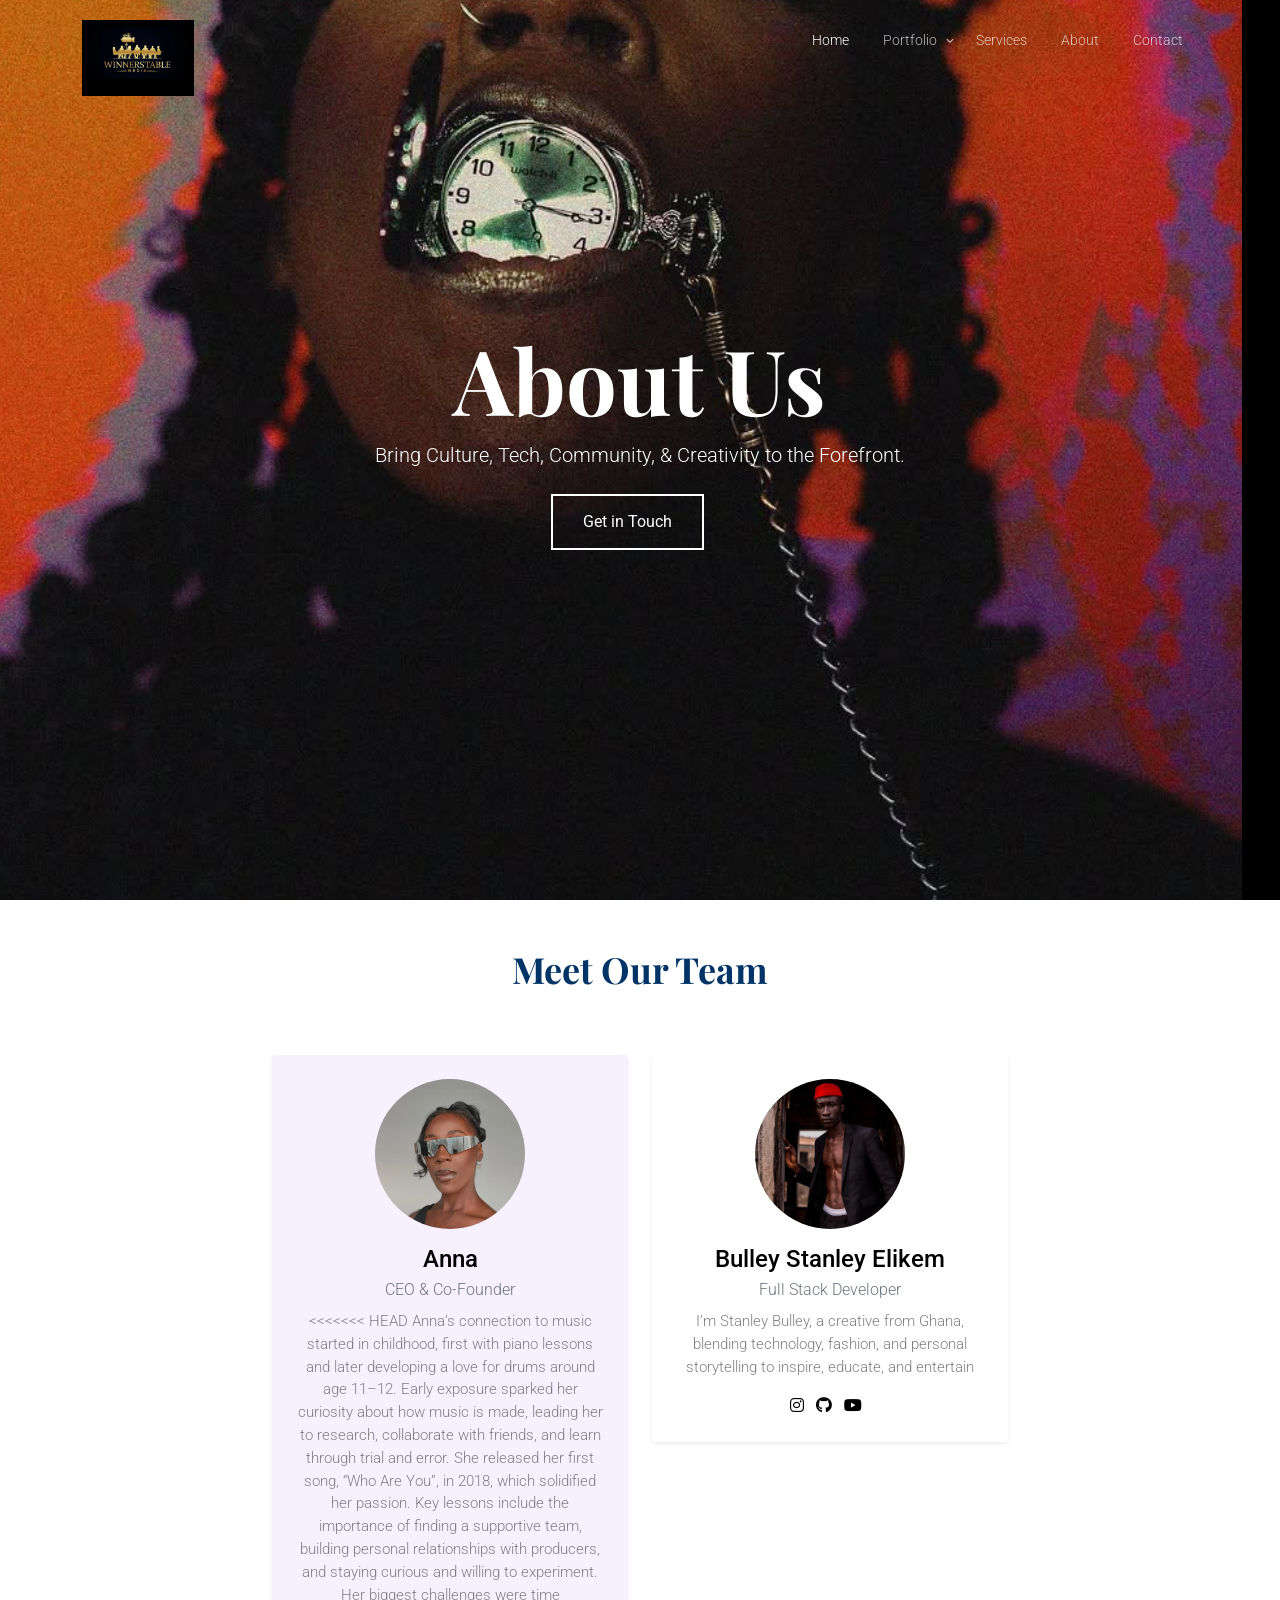
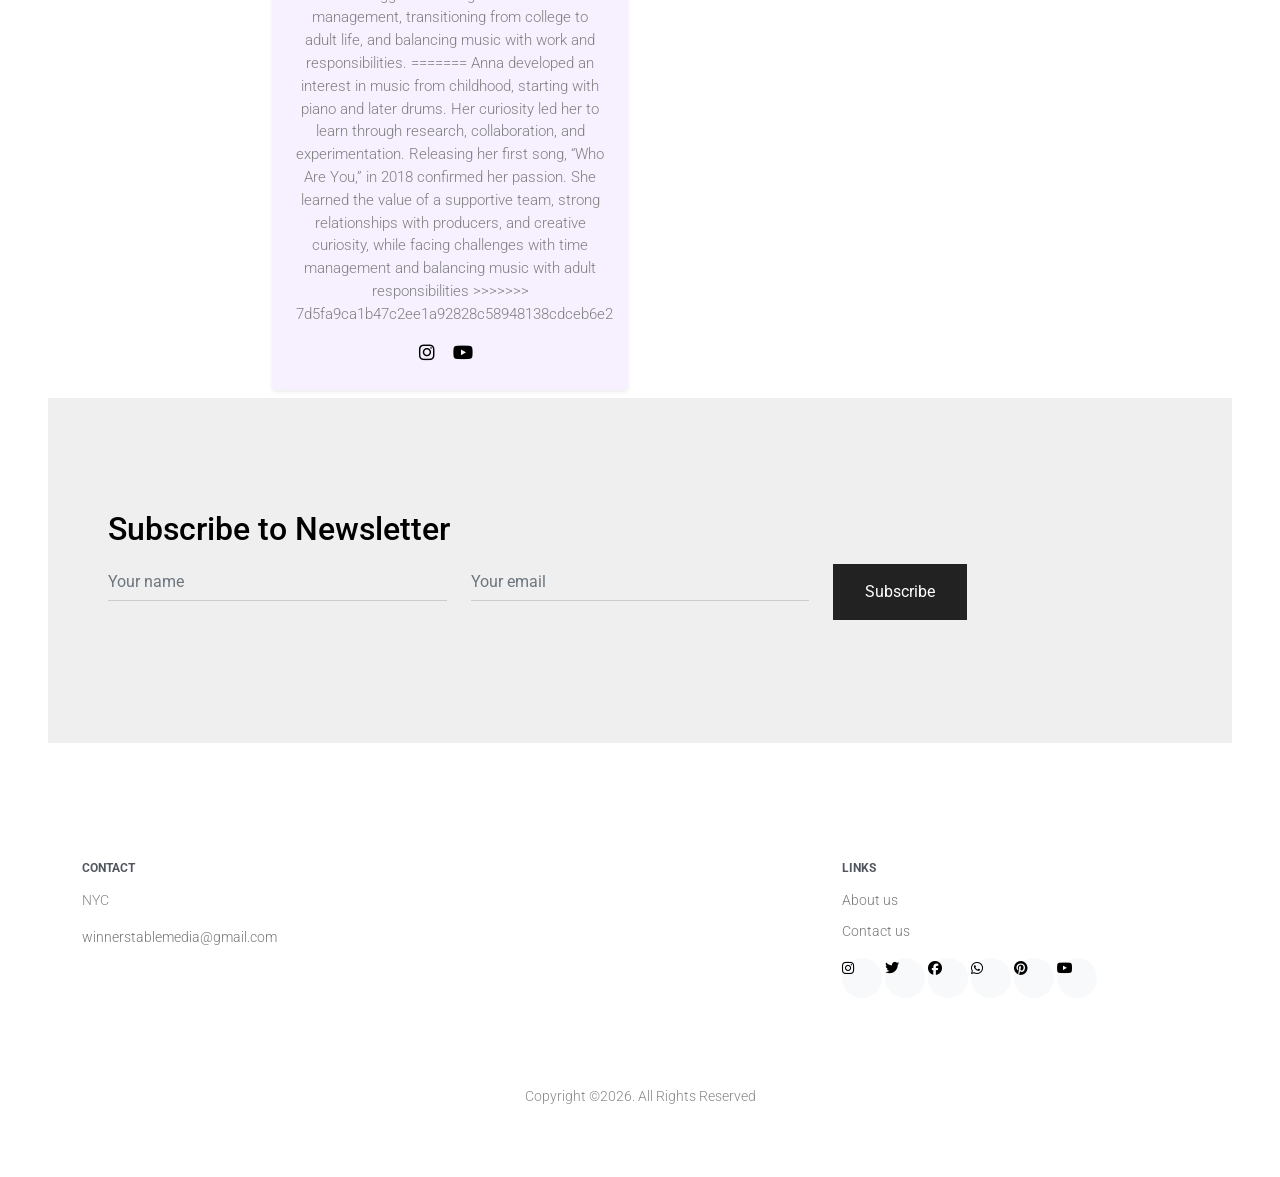
==== about.html @ 1806bcbb "changestoaboutsection" ====
<!doctype html>
<html lang="en">
<head>
	<!-- Required meta tags -->
	<meta charset="utf-8">
	<meta name="viewport" content="width=device-width, initial-scale=1">
	
	<meta name="author" content="Untree.co">


	<meta name="description" content="" />
	<meta name="keywords" content="bootstrap, bootstrap5" />

	<link rel="preconnect" href="https://fonts.gstatic.com">
	<link href="https://fonts.googleapis.com/css2?family=Playfair+Display:wght@400;700&family=Roboto:wght@300;400&display=swap" rel="stylesheet">


	<link rel="stylesheet" href="fonts/icomoon/style.css">
	<link rel="stylesheet" href="fonts/feather/style.css">

	<link rel="stylesheet" href="css/tiny-slider.css">
	<link rel="stylesheet" href="css/aos.css">
	<link rel="stylesheet" href="css/glightbox.min.css">
	<link rel="stylesheet" href="css/style.css">
		<link rel="stylesheet" href="https://cdnjs.cloudflare.com/ajax/libs/font-awesome/6.5.1/css/all.min.css">


	<title></title>
</head>
<body>

	<div class="site-mobile-menu site-navbar-target">
		<div class="site-mobile-menu-header">
			<div class="site-mobile-menu-close">
				<span class="icofont-close js-menu-toggle"></span>
			</div>
		</div>
		<div class="site-mobile-menu-body"></div>
	</div>

<nav class="site-nav">
		<div class="container">
			<div class="site-navigation">
				<a href="#"><img src="New folder (2)/Screenshot 2025-07-10 014237.png" height="10%" width="10%" alt="Image" class="logo m-0"></a>

				<ul class="js-clone-nav d-none d-lg-inline-block text-start site-menu float-end">
					<li class="active"><a href="index.html">Home</a></li>
					<li class="has-children">
						<a href="#">Portfolio</a>
						<ul class="dropdown">
							<li><a href="portfolio.html">Photography</a></li>
							<li><a href="port.html">Cyphers & Videos</a></li>
							
						</ul>
					</li>
					<li><a href="services.html">Services</a></li>
					
					<li><a href="about.html">About</a></li>
					<li><a href="contact.html">Contact</a></li>
				</ul>

				<a href="#" class="burger ms-auto float-end site-menu-toggle mt-2 js-menu-toggle d-inline-block d-lg-none light" data-toggle="collapse" data-target="#main-navbar">
					<span></span>
				</a>
			</div>
		</div>
	</nav>

	<div class="hero v-h-full overlay">
		<div class="img-bg rellax">
			<img src="New folder (2)/ceo1.jpg" alt="Image" class="img-fluid">
		</div>
		<div class="container">
			<div class="row align-items-center v-h-full">

				<div class="col-lg-7 col-xxl-6 mx-auto text-center">
					<h1 class="heading-2 text-white mb-3" data-aos="fade-up">About Us</h1>
					<p data-aos="fade-up" data-aos-delay="200" class="text-white lead mb-4">Bring Culture, Tech, Community, & Creativity to the Forefront.</p>
					<p data-aos="fade-up" data-aos-delay="300"><a href="https://docs.google.com/forms/u/0/d/1tjcCyT9pvh52coMrXi-SUigFeWudU8INa41ZSLQNEVE/viewform?fbclid=PAZXh0bgNhZW0CMTEAAaeF6SMESNtVqNHkvNs5_ryOWYgmDwOGkzhfI4kRjclXrP67W4aGKrJ_7GIzHA_aem_TIJdbgPn8CtOHz0YK9rz0w&edit_requested=true" class="btn btn-primary-outline white me-4">Get in Touch</a></p>
				</div>

			</div>
		</div>

	</div>




<div class="section team-section py-5">
  <div class="container">
    <div class="row text-center mb-5">
      <div class="col-lg-8 mx-auto">
        <h2 class="section-title">Meet Our Team</h2>
        <p class="lead"></p>
      </div>
    </div>

    <div class="row justify-content-center g-4">

      <!-- CEO -->
      <div class="col-md-6 col-lg-4">
       <div class="team-member ceo-card p-4 text-center rounded shadow-sm" style="background-color: #f7f0ff;">

          <img src="New folder (2)/ceo.jpg" alt="Anna" class="img-fluid rounded-circle mb-3" style="width: 150px; height: 150px;">
          <h4 class="mb-1">Anna</h4>
          <p class="text-muted mb-2">CEO & Co-Founder</p>
          <p class="mb-3" style="font-size: 0.95rem;">
<<<<<<< HEAD
           Anna’s connection to music started in childhood, first with piano lessons and later developing a love for drums around age 11–12. Early exposure sparked her curiosity about how music is made, leading her to research, collaborate with friends, and learn through trial and error. She released her first song, “Who Are You”, in 2018, which solidified her passion. Key lessons include the importance of finding a supportive team, building personal relationships with producers, and staying curious and willing to experiment. Her biggest challenges were time management, transitioning from college to adult life, and balancing music with work and responsibilities.
=======
          Anna developed an interest in music from childhood, starting with piano and later drums. Her curiosity led her to learn through research, collaboration, and experimentation. Releasing her first song, “Who Are You,” in 2018 confirmed her passion. She learned the value of a supportive team, strong relationships with producers, and creative curiosity, while facing challenges with time management and balancing music with adult responsibilities
>>>>>>> 7d5fa9ca1b47c2ee1a92828c58948138cdceb6e2
          </p>
          <div class="social">
            <a href="https://www.instagram.com/annathewin/" class="me-2"><i class="fab fa-instagram"></i></a>
            <!-- <a href="#" class="me-2"><i class="fab fa-twitter"></i></a>
            <a href="#" class="me-2"><i class="fab fa-facebook"></i></a> -->
            <a href="https://www.youtube.com/watch?v=zOVAXbcwMKs" class="me-2"><i class="fab fa-youtube"></i></a>
          </div>
        </div>
      </div>

      <!-- Worker 1 -->
      <div class="col-md-6 col-lg-4">
        <div class="team-member p-4 text-center rounded shadow-sm">
          <img src="New folder (2)/bulley.jpg" alt="John Doe" class="img-fluid rounded-circle mb-3" style="width: 150px; height: 150px;">
          <h4 class="mb-1">Bulley Stanley Elikem</h4>
          <p class="text-muted mb-2">Full Stack Developer</p>
          <p class="mb-3" style="font-size: 0.95rem;">
            I’m Stanley Bulley, a creative from Ghana, blending technology, fashion, and personal storytelling to inspire, educate, and entertain
          </p>
          <div class="social">
           <a href="https://www.instagram.com/bulleymelanin/" class="me-2"><i class="fab fa-instagram"></i></a>
            <a href="https://github.com/stanleybulley" class="me-2"><i class="fab fa-github"></i></a>
			<a href="https://www.youtube.com/@stanleybulley" class="me-2"><i class="fab fa-youtube"></i></a>
          </div>
        </div>
      </div>

      <!-- Worker 2 -->
     
      <!-- Add more workers here following the same structure -->

    </div>
  </div>
</div>

    
    



		

	<div class="section section-contact m-md-5 px-md-5 mt-5">
		<div class="container">
			<h2>Subscribe to Newsletter</h2>
			<p></p>

			<form action="" class="form-contact">
				<div class="row">
					<div class="col-sm-4 col-md-4 col-lg-4">
						<div class="form-group">
							<input type="text" class="form-control" placeholder="Your name">
						</div>	
					</div>
					<div class="col-sm-4 col-md-4 col-lg-4">
						<div class="form-group">
							<input type="email" class="form-control" placeholder="Your email">
						</div>
					</div>

					<div class="col-sm-4 col-md-4 col-lg-4">
						<input type="submit" class="btn btn-black btn-block" value="Subscribe">
					</div>

				</div>
			</form>
		</div>	
	</div>


		<div class="site-footer">
		<div class="container">
			<div class="row">
				<div class="col-lg-4">
					<div class="widget">
						<h3>Contact</h3>
						<address>NYC</address>
						<ul class="list-unstyled links">
							<li><a href="mailto:info@mydomain.com">winnerstablemedia@gmail.com</a></li>
						</ul>
					</div> <!-- /.widget -->
				</div> <!-- /.col-lg-4 -->
				<div class="col-lg-4">
					
				</div> <!-- /.col-lg-4 -->
				<div class="col-lg-4">
					<div class="widget">
						<h3>Links</h3>
						<ul class="list-unstyled links">
							
							<li><a href="about.html">About us</a></li>
							<li><a href="contact.html">Contact us</a></li>
						</ul>

					<ul class="list-unstyled social">
  <li><a href="https://www.instagram.com/winnerstablemedia/"><i class="fab fa-instagram"></i></a></li>
  <li><a href="#"><i class="fab fa-twitter"></i></a></li>
  <li><a href="#"><i class="fab fa-facebook"></i></a></li>
  <li><a href="https://wa.me/13473309556?text=Hello%20there!" target="_blank"><i class="fab fa-whatsapp"></i></a></li>
  <li><a href="#"><i class="fab fa-pinterest"></i></a></li>
  <li><a href="https://www.youtube.com/@Winnerstablemedia"><i class="fab fa-youtube"></i></a></li>
</ul>

					</div> <!-- /.widget -->
				</div> <!-- /.col-lg-4 -->
			</div> <!-- /.row -->

			<div class="row mt-5">
				<div class="col-12 text-center">
					<p class="mb-0">Copyright &copy;<script>document.write(new Date().getFullYear());</script>. All Rights Reserved </a> 
					</p>
				</div>
			</div>
		</div> <!-- /.container -->
	</div>

	<!-- Preloader -->
	<div id="overlayer"></div>
	<div class="loader">
		<div class="spinner-border" role="status">
			<span class="visually-hidden">Loading...</span>
		</div>
	</div>


	<script src="js/bootstrap.bundle.min.js"></script>
	<script src="js/tiny-slider.js"></script>
	<script src="js/aos.js"></script>
	<script src="js/navbar.js"></script>
	<script src="js/glightbox.min.js"></script>
	<script src="js/rellax.min.js"></script>
	<script src="js/custom.js"></script>
</body>
</html>
---- fonts/icomoon/style.css ----
@font-face {
  font-family: 'icomoon';
  src:  url('fonts/icomoon.eot?10si43');
  src:  url('fonts/icomoon.eot?10si43#iefix') format('embedded-opentype'),
    url('fonts/icomoon.ttf?10si43') format('truetype'),
    url('fonts/icomoon.woff?10si43') format('woff'),
    url('fonts/icomoon.svg?10si43#icomoon') format('svg');
  font-weight: normal;
  font-style: normal;
}

[class^="icon-"], [class*=" icon-"] {
  /* use !important to prevent issues with browser extensions that change fonts */
  font-family: 'icomoon' !important;
  speak: none;
  font-style: normal;
  font-weight: normal;
  font-variant: normal;
  text-transform: none;
  line-height: 1;

  /* Better Font Rendering =========== */
  -webkit-font-smoothing: antialiased;
  -moz-osx-font-smoothing: grayscale;
}

.icon-asterisk:before {
  content: "\f069";
}
.icon-plus:before {
  content: "\f067";
}
.icon-question:before {
  content: "\f128";
}
.icon-minus:before {
  content: "\f068";
}
.icon-glass:before {
  content: "\f000";
}
.icon-music:before {
  content: "\f001";
}
.icon-search:before {
  content: "\f002";
}
.icon-envelope-o:before {
  content: "\f003";
}
.icon-heart:before {
  content: "\f004";
}
.icon-star:before {
  content: "\f005";
}
.icon-star-o:before {
  content: "\f006";
}
.icon-user:before {
  content: "\f007";
}
.icon-film:before {
  content: "\f008";
}
.icon-th-large:before {
  content: "\f009";
}
.icon-th:before {
  content: "\f00a";
}
.icon-th-list:before {
  content: "\f00b";
}
.icon-check:before {
  content: "\f00c";
}
.icon-close:before {
  content: "\f00d";
}
.icon-remove:before {
  content: "\f00d";
}
.icon-times:before {
  content: "\f00d";
}
.icon-search-plus:before {
  content: "\f00e";
}
.icon-search-minus:before {
  content: "\f010";
}
.icon-power-off:before {
  content: "\f011";
}
.icon-signal:before {
  content: "\f012";
}
.icon-cog:before {
  content: "\f013";
}
.icon-gear:before {
  content: "\f013";
}
.icon-trash-o:before {
  content: "\f014";
}
.icon-home:before {
  content: "\f015";
}
.icon-file-o:before {
  content: "\f016";
}
.icon-clock-o:before {
  content: "\f017";
}
.icon-road:before {
  content: "\f018";
}
.icon-download:before {
  content: "\f019";
}
.icon-arrow-circle-o-down:before {
  content: "\f01a";
}
.icon-arrow-circle-o-up:before {
  content: "\f01b";
}
.icon-inbox:before {
  content: "\f01c";
}
.icon-play-circle-o:before {
  content: "\f01d";
}
.icon-repeat:before {
  content: "\f01e";
}
.icon-rotate-right:before {
  content: "\f01e";
}
.icon-refresh:before {
  content: "\f021";
}
.icon-list-alt:before {
  content: "\f022";
}
.icon-lock:before {
  content: "\f023";
}
.icon-flag:before {
  content: "\f024";
}
.icon-headphones:before {
  content: "\f025";
}
.icon-volume-off:before {
  content: "\f026";
}
.icon-volume-down:before {
  content: "\f027";
}
.icon-volume-up:before {
  content: "\f028";
}
.icon-qrcode:before {
  content: "\f029";
}
.icon-barcode:before {
  content: "\f02a";
}
.icon-tag:before {
  content: "\f02b";
}
.icon-tags:before {
  content: "\f02c";
}
.icon-book:before {
  content: "\f02d";
}
.icon-bookmark:before {
  content: "\f02e";
}
.icon-print:before {
  content: "\f02f";
}
.icon-camera:before {
  content: "\f030";
}
.icon-font:before {
  content: "\f031";
}
.icon-bold:before {
  content: "\f032";
}
.icon-italic:before {
  content: "\f033";
}
.icon-text-height:before {
  content: "\f034";
}
.icon-text-width:before {
  content: "\f035";
}
.icon-align-left:before {
  content: "\f036";
}
.icon-align-center:before {
  content: "\f037";
}
.icon-align-right:before {
  content: "\f038";
}
.icon-align-justify:before {
  content: "\f039";
}
.icon-list:before {
  content: "\f03a";
}
.icon-dedent:before {
  content: "\f03b";
}
.icon-outdent:before {
  content: "\f03b";
}
.icon-indent:before {
  content: "\f03c";
}
.icon-video-camera:before {
  content: "\f03d";
}
.icon-image:before {
  content: "\f03e";
}
.icon-photo:before {
  content: "\f03e";
}
.icon-picture-o:before {
  content: "\f03e";
}
.icon-pencil:before {
  content: "\f040";
}
.icon-map-marker:before {
  content: "\f041";
}
.icon-adjust:before {
  content: "\f042";
}
.icon-tint:before {
  content: "\f043";
}
.icon-edit:before {
  content: "\f044";
}
.icon-pencil-square-o:before {
  content: "\f044";
}
.icon-share-square-o:before {
  content: "\f045";
}
.icon-check-square-o:before {
  content: "\f046";
}
.icon-arrows:before {
  content: "\f047";
}
.icon-step-backward:before {
  content: "\f048";
}
.icon-fast-backward:before {
  content: "\f049";
}
.icon-backward:before {
  content: "\f04a";
}
.icon-play:before {
  content: "\f04b";
}
.icon-pause:before {
  content: "\f04c";
}
.icon-stop:before {
  content: "\f04d";
}
.icon-forward:before {
  content: "\f04e";
}
.icon-fast-forward:before {
  content: "\f050";
}
.icon-step-forward:before {
  content: "\f051";
}
.icon-eject:before {
  content: "\f052";
}
.icon-chevron-left:before {
  content: "\f053";
}
.icon-chevron-right:before {
  content: "\f054";
}
.icon-plus-circle:before {
  content: "\f055";
}
.icon-minus-circle:before {
  content: "\f056";
}
.icon-times-circle:before {
  content: "\f057";
}
.icon-check-circle:before {
  content: "\f058";
}
.icon-question-circle:before {
  content: "\f059";
}
.icon-info-circle:before {
  content: "\f05a";
}
.icon-crosshairs:before {
  content: "\f05b";
}
.icon-times-circle-o:before {
  content: "\f05c";
}
.icon-check-circle-o:before {
  content: "\f05d";
}
.icon-ban:before {
  content: "\f05e";
}
.icon-arrow-left:before {
  content: "\f060";
}
.icon-arrow-right:before {
  content: "\f061";
}
.icon-arrow-up:before {
  content: "\f062";
}
.icon-arrow-down:before {
  content: "\f063";
}
.icon-mail-forward:before {
  content: "\f064";
}
.icon-share:before {
  content: "\f064";
}
.icon-expand:before {
  content: "\f065";
}
.icon-compress:before {
  content: "\f066";
}
.icon-exclamation-circle:before {
  content: "\f06a";
}
.icon-gift:before {
  content: "\f06b";
}
.icon-leaf:before {
  content: "\f06c";
}
.icon-fire:before {
  content: "\f06d";
}
.icon-eye:before {
  content: "\f06e";
}
.icon-eye-slash:before {
  content: "\f070";
}
.icon-exclamation-triangle:before {
  content: "\f071";
}
.icon-warning:before {
  content: "\f071";
}
.icon-plane:before {
  content: "\f072";
}
.icon-calendar:before {
  content: "\f073";
}
.icon-random:before {
  content: "\f074";
}
.icon-comment:before {
  content: "\f075";
}
.icon-magnet:before {
  content: "\f076";
}
.icon-chevron-up:before {
  content: "\f077";
}
.icon-chevron-down:before {
  content: "\f078";
}
.icon-retweet:before {
  content: "\f079";
}
.icon-shopping-cart:before {
  content: "\f07a";
}
.icon-folder:before {
  content: "\f07b";
}
.icon-folder-open:before {
  content: "\f07c";
}
.icon-arrows-v:before {
  content: "\f07d";
}
.icon-arrows-h:before {
  content: "\f07e";
}
.icon-bar-chart:before {
  content: "\f080";
}
.icon-bar-chart-o:before {
  content: "\f080";
}
.icon-twitter-square:before {
  content: "\f081";
}
.icon-facebook-square:before {
  content: "\f082";
}
.icon-camera-retro:before {
  content: "\f083";
}
.icon-key:before {
  content: "\f084";
}
.icon-cogs:before {
  content: "\f085";
}
.icon-gears:before {
  content: "\f085";
}
.icon-comments:before {
  content: "\f086";
}
.icon-thumbs-o-up:before {
  content: "\f087";
}
.icon-thumbs-o-down:before {
  content: "\f088";
}
.icon-star-half:before {
  content: "\f089";
}
.icon-heart-o:before {
  content: "\f08a";
}
.icon-sign-out:before {
  content: "\f08b";
}
.icon-linkedin-square:before {
  content: "\f08c";
}
.icon-thumb-tack:before {
  content: "\f08d";
}
.icon-external-link:before {
  content: "\f08e";
}
.icon-sign-in:before {
  content: "\f090";
}
.icon-trophy:before {
  content: "\f091";
}
.icon-github-square:before {
  content: "\f092";
}
.icon-upload:before {
  content: "\f093";
}
.icon-lemon-o:before {
  content: "\f094";
}
.icon-phone:before {
  content: "\f095";
}
.icon-square-o:before {
  content: "\f096";
}
.icon-bookmark-o:before {
  content: "\f097";
}
.icon-phone-square:before {
  content: "\f098";
}
.icon-twitter:before {
  content: "\f099";
}
.icon-facebook:before {
  content: "\f09a";
}
.icon-facebook-f:before {
  content: "\f09a";
}
.icon-github:before {
  content: "\f09b";
}
.icon-unlock:before {
  content: "\f09c";
}
.icon-credit-card:before {
  content: "\f09d";
}
.icon-feed:before {
  content: "\f09e";
}
.icon-rss:before {
  content: "\f09e";
}
.icon-hdd-o:before {
  content: "\f0a0";
}
.icon-bullhorn:before {
  content: "\f0a1";
}
.icon-bell-o:before {
  content: "\f0a2";
}
.icon-certificate:before {
  content: "\f0a3";
}
.icon-hand-o-right:before {
  content: "\f0a4";
}
.icon-hand-o-left:before {
  content: "\f0a5";
}
.icon-hand-o-up:before {
  content: "\f0a6";
}
.icon-hand-o-down:before {
  content: "\f0a7";
}
.icon-arrow-circle-left:before {
  content: "\f0a8";
}
.icon-arrow-circle-right:before {
  content: "\f0a9";
}
.icon-arrow-circle-up:before {
  content: "\f0aa";
}
.icon-arrow-circle-down:before {
  content: "\f0ab";
}
.icon-globe:before {
  content: "\f0ac";
}
.icon-wrench:before {
  content: "\f0ad";
}
.icon-tasks:before {
  content: "\f0ae";
}
.icon-filter:before {
  content: "\f0b0";
}
.icon-briefcase:before {
  content: "\f0b1";
}
.icon-arrows-alt:before {
  content: "\f0b2";
}
.icon-group:before {
  content: "\f0c0";
}
.icon-users:before {
  content: "\f0c0";
}
.icon-chain:before {
  content: "\f0c1";
}
.icon-link:before {
  content: "\f0c1";
}
.icon-cloud:before {
  content: "\f0c2";
}
.icon-flask:before {
  content: "\f0c3";
}
.icon-cut:before {
  content: "\f0c4";
}
.icon-scissors:before {
  content: "\f0c4";
}
.icon-copy:before {
  content: "\f0c5";
}
.icon-files-o:before {
  content: "\f0c5";
}
.icon-paperclip:before {
  content: "\f0c6";
}
.icon-floppy-o:before {
  content: "\f0c7";
}
.icon-save:before {
  content: "\f0c7";
}
.icon-square:before {
  content: "\f0c8";
}
.icon-bars:before {
  content: "\f0c9";
}
.icon-navicon:before {
  content: "\f0c9";
}
.icon-reorder:before {
  content: "\f0c9";
}
.icon-list-ul:before {
  content: "\f0ca";
}
.icon-list-ol:before {
  content: "\f0cb";
}
.icon-strikethrough:before {
  content: "\f0cc";
}
.icon-underline:before {
  content: "\f0cd";
}
.icon-table:before {
  content: "\f0ce";
}
.icon-magic:before {
  content: "\f0d0";
}
.icon-truck:before {
  content: "\f0d1";
}
.icon-pinterest:before {
  content: "\f0d2";
}
.icon-pinterest-square:before {
  content: "\f0d3";
}
.icon-google-plus-square:before {
  content: "\f0d4";
}
.icon-google-plus:before {
  content: "\f0d5";
}
.icon-money:before {
  content: "\f0d6";
}
.icon-caret-down:before {
  content: "\f0d7";
}
.icon-caret-up:before {
  content: "\f0d8";
}
.icon-caret-left:before {
  content: "\f0d9";
}
.icon-caret-right:before {
  content: "\f0da";
}
.icon-columns:before {
  content: "\f0db";
}
.icon-sort:before {
  content: "\f0dc";
}
.icon-unsorted:before {
  content: "\f0dc";
}
.icon-sort-desc:before {
  content: "\f0dd";
}
.icon-sort-down:before {
  content: "\f0dd";
}
.icon-sort-asc:before {
  content: "\f0de";
}
.icon-sort-up:before {
  content: "\f0de";
}
.icon-envelope:before {
  content: "\f0e0";
}
.icon-linkedin:before {
  content: "\f0e1";
}
.icon-rotate-left:before {
  content: "\f0e2";
}
.icon-undo:before {
  content: "\f0e2";
}
.icon-gavel:before {
  content: "\f0e3";
}
.icon-legal:before {
  content: "\f0e3";
}
.icon-dashboard:before {
  content: "\f0e4";
}
.icon-tachometer:before {
  content: "\f0e4";
}
.icon-comment-o:before {
  content: "\f0e5";
}
.icon-comments-o:before {
  content: "\f0e6";
}
.icon-bolt:before {
  content: "\f0e7";
}
.icon-flash:before {
  content: "\f0e7";
}
.icon-sitemap:before {
  content: "\f0e8";
}
.icon-umbrella:before {
  content: "\f0e9";
}
.icon-clipboard:before {
  content: "\f0ea";
}
.icon-paste:before {
  content: "\f0ea";
}
.icon-lightbulb-o:before {
  content: "\f0eb";
}
.icon-exchange:before {
  content: "\f0ec";
}
.icon-cloud-download:before {
  content: "\f0ed";
}
.icon-cloud-upload:before {
  content: "\f0ee";
}
.icon-user-md:before {
  content: "\f0f0";
}
.icon-stethoscope:before {
  content: "\f0f1";
}
.icon-suitcase:before {
  content: "\f0f2";
}
.icon-bell:before {
  content: "\f0f3";
}
.icon-coffee:before {
  content: "\f0f4";
}
.icon-cutlery:before {
  content: "\f0f5";
}
.icon-file-text-o:before {
  content: "\f0f6";
}
.icon-building-o:before {
  content: "\f0f7";
}
.icon-hospital-o:before {
  content: "\f0f8";
}
.icon-ambulance:before {
  content: "\f0f9";
}
.icon-medkit:before {
  content: "\f0fa";
}
.icon-fighter-jet:before {
  content: "\f0fb";
}
.icon-beer:before {
  content: "\f0fc";
}
.icon-h-square:before {
  content: "\f0fd";
}
.icon-plus-square:before {
  content: "\f0fe";
}
.icon-angle-double-left:before {
  content: "\f100";
}
.icon-angle-double-right:before {
  content: "\f101";
}
.icon-angle-double-up:before {
  content: "\f102";
}
.icon-angle-double-down:before {
  content: "\f103";
}
.icon-angle-left:before {
  content: "\f104";
}
.icon-angle-right:before {
  content: "\f105";
}
.icon-angle-up:before {
  content: "\f106";
}
.icon-angle-down:before {
  content: "\f107";
}
.icon-desktop:before {
  content: "\f108";
}
.icon-laptop:before {
  content: "\f109";
}
.icon-tablet:before {
  content: "\f10a";
}
.icon-mobile:before {
  content: "\f10b";
}
.icon-mobile-phone:before {
  content: "\f10b";
}
.icon-circle-o:before {
  content: "\f10c";
}
.icon-quote-left:before {
  content: "\f10d";
}
.icon-quote-right:before {
  content: "\f10e";
}
.icon-spinner:before {
  content: "\f110";
}
.icon-circle:before {
  content: "\f111";
}
.icon-mail-reply:before {
  content: "\f112";
}
.icon-reply:before {
  content: "\f112";
}
.icon-github-alt:before {
  content: "\f113";
}
.icon-folder-o:before {
  content: "\f114";
}
.icon-folder-open-o:before {
  content: "\f115";
}
.icon-smile-o:before {
  content: "\f118";
}
.icon-frown-o:before {
  content: "\f119";
}
.icon-meh-o:before {
  content: "\f11a";
}
.icon-gamepad:before {
  content: "\f11b";
}
.icon-keyboard-o:before {
  content: "\f11c";
}
.icon-flag-o:before {
  content: "\f11d";
}
.icon-flag-checkered:before {
  content: "\f11e";
}
.icon-terminal:before {
  content: "\f120";
}
.icon-code:before {
  content: "\f121";
}
.icon-mail-reply-all:before {
  content: "\f122";
}
.icon-reply-all:before {
  content: "\f122";
}
.icon-star-half-empty:before {
  content: "\f123";
}
.icon-star-half-full:before {
  content: "\f123";
}
.icon-star-half-o:before {
  content: "\f123";
}
.icon-location-arrow:before {
  content: "\f124";
}
.icon-crop:before {
  content: "\f125";
}
.icon-code-fork:before {
  content: "\f126";
}
.icon-chain-broken:before {
  content: "\f127";
}
.icon-unlink:before {
  content: "\f127";
}
.icon-info:before {
  content: "\f129";
}
.icon-exclamation:before {
  content: "\f12a";
}
.icon-superscript:before {
  content: "\f12b";
}
.icon-subscript:before {
  content: "\f12c";
}
.icon-eraser:before {
  content: "\f12d";
}
.icon-puzzle-piece:before {
  content: "\f12e";
}
.icon-microphone:before {
  content: "\f130";
}
.icon-microphone-slash:before {
  content: "\f131";
}
.icon-shield:before {
  content: "\f132";
}
.icon-calendar-o:before {
  content: "\f133";
}
.icon-fire-extinguisher:before {
  content: "\f134";
}
.icon-rocket:before {
  content: "\f135";
}
.icon-maxcdn:before {
  content: "\f136";
}
.icon-chevron-circle-left:before {
  content: "\f137";
}
.icon-chevron-circle-right:before {
  content: "\f138";
}
.icon-chevron-circle-up:before {
  content: "\f139";
}
.icon-chevron-circle-down:before {
  content: "\f13a";
}
.icon-html5:before {
  content: "\f13b";
}
.icon-css3:before {
  content: "\f13c";
}
.icon-anchor:before {
  content: "\f13d";
}
.icon-unlock-alt:before {
  content: "\f13e";
}
.icon-bullseye:before {
  content: "\f140";
}
.icon-ellipsis-h:before {
  content: "\f141";
}
.icon-ellipsis-v:before {
  content: "\f142";
}
.icon-rss-square:before {
  content: "\f143";
}
.icon-play-circle:before {
  content: "\f144";
}
.icon-ticket:before {
  content: "\f145";
}
.icon-minus-square:before {
  content: "\f146";
}
.icon-minus-square-o:before {
  content: "\f147";
}
.icon-level-up:before {
  content: "\f148";
}
.icon-level-down:before {
  content: "\f149";
}
.icon-check-square:before {
  content: "\f14a";
}
.icon-pencil-square:before {
  content: "\f14b";
}
.icon-external-link-square:before {
  content: "\f14c";
}
.icon-share-square:before {
  content: "\f14d";
}
.icon-compass:before {
  content: "\f14e";
}
.icon-caret-square-o-down:before {
  content: "\f150";
}
.icon-toggle-down:before {
  content: "\f150";
}
.icon-caret-square-o-up:before {
  content: "\f151";
}
.icon-toggle-up:before {
  content: "\f151";
}
.icon-caret-square-o-right:before {
  content: "\f152";
}
.icon-toggle-right:before {
  content: "\f152";
}
.icon-eur:before {
  content: "\f153";
}
.icon-euro:before {
  content: "\f153";
}
.icon-gbp:before {
  content: "\f154";
}
.icon-dollar:before {
  content: "\f155";
}
.icon-usd:before {
  content: "\f155";
}
.icon-inr:before {
  content: "\f156";
}
.icon-rupee:before {
  content: "\f156";
}
.icon-cny:before {
  content: "\f157";
}
.icon-jpy:before {
  content: "\f157";
}
.icon-rmb:before {
  content: "\f157";
}
.icon-yen:before {
  content: "\f157";
}
.icon-rouble:before {
  content: "\f158";
}
.icon-rub:before {
  content: "\f158";
}
.icon-ruble:before {
  content: "\f158";
}
.icon-krw:before {
  content: "\f159";
}
.icon-won:before {
  content: "\f159";
}
.icon-bitcoin:before {
  content: "\f15a";
}
.icon-btc:before {
  content: "\f15a";
}
.icon-file:before {
  content: "\f15b";
}
.icon-file-text:before {
  content: "\f15c";
}
.icon-sort-alpha-asc:before {
  content: "\f15d";
}
.icon-sort-alpha-desc:before {
  content: "\f15e";
}
.icon-sort-amount-asc:before {
  content: "\f160";
}
.icon-sort-amount-desc:before {
  content: "\f161";
}
.icon-sort-numeric-asc:before {
  content: "\f162";
}
.icon-sort-numeric-desc:before {
  content: "\f163";
}
.icon-thumbs-up:before {
  content: "\f164";
}
.icon-thumbs-down:before {
  content: "\f165";
}
.icon-youtube-square:before {
  content: "\f166";
}
.icon-youtube:before {
  content: "\f167";
}
.icon-xing:before {
  content: "\f168";
}
.icon-xing-square:before {
  content: "\f169";
}
.icon-youtube-play:before {
  content: "\f16a";
}
.icon-dropbox:before {
  content: "\f16b";
}
.icon-stack-overflow:before {
  content: "\f16c";
}
.icon-instagram:before {
  content: "\f16d";
}
.icon-flickr:before {
  content: "\f16e";
}
.icon-adn:before {
  content: "\f170";
}
.icon-bitbucket:before {
  content: "\f171";
}
.icon-bitbucket-square:before {
  content: "\f172";
}
.icon-tumblr:before {
  content: "\f173";
}
.icon-tumblr-square:before {
  content: "\f174";
}
.icon-long-arrow-down:before {
  content: "\f175";
}
.icon-long-arrow-up:before {
  content: "\f176";
}
.icon-long-arrow-left:before {
  content: "\f177";
}
.icon-long-arrow-right:before {
  content: "\f178";
}
.icon-apple:before {
  content: "\f179";
}
.icon-windows:before {
  content: "\f17a";
}
.icon-android:before {
  content: "\f17b";
}
.icon-linux:before {
  content: "\f17c";
}
.icon-dribbble:before {
  content: "\f17d";
}
.icon-skype:before {
  content: "\f17e";
}
.icon-foursquare:before {
  content: "\f180";
}
.icon-trello:before {
  content: "\f181";
}
.icon-female:before {
  content: "\f182";
}
.icon-male:before {
  content: "\f183";
}
.icon-gittip:before {
  content: "\f184";
}
.icon-gratipay:before {
  content: "\f184";
}
.icon-sun-o:before {
  content: "\f185";
}
.icon-moon-o:before {
  content: "\f186";
}
.icon-archive:before {
  content: "\f187";
}
.icon-bug:before {
  content: "\f188";
}
.icon-vk:before {
  content: "\f189";
}
.icon-weibo:before {
  content: "\f18a";
}
.icon-renren:before {
  content: "\f18b";
}
.icon-pagelines:before {
  content: "\f18c";
}
.icon-stack-exchange:before {
  content: "\f18d";
}
.icon-arrow-circle-o-right:before {
  content: "\f18e";
}
.icon-arrow-circle-o-left:before {
  content: "\f190";
}
.icon-caret-square-o-left:before {
  content: "\f191";
}
.icon-toggle-left:before {
  content: "\f191";
}
.icon-dot-circle-o:before {
  content: "\f192";
}
.icon-wheelchair:before {
  content: "\f193";
}
.icon-vimeo-square:before {
  content: "\f194";
}
.icon-try:before {
  content: "\f195";
}
.icon-turkish-lira:before {
  content: "\f195";
}
.icon-plus-square-o:before {
  content: "\f196";
}
.icon-space-shuttle:before {
  content: "\f197";
}
.icon-slack:before {
  content: "\f198";
}
.icon-envelope-square:before {
  content: "\f199";
}
.icon-wordpress:before {
  content: "\f19a";
}
.icon-openid:before {
  content: "\f19b";
}
.icon-bank:before {
  content: "\f19c";
}
.icon-institution:before {
  content: "\f19c";
}
.icon-university:before {
  content: "\f19c";
}
.icon-graduation-cap:before {
  content: "\f19d";
}
.icon-mortar-board:before {
  content: "\f19d";
}
.icon-yahoo:before {
  content: "\f19e";
}
.icon-google:before {
  content: "\f1a0";
}
.icon-reddit:before {
  content: "\f1a1";
}
.icon-reddit-square:before {
  content: "\f1a2";
}
.icon-stumbleupon-circle:before {
  content: "\f1a3";
}
.icon-stumbleupon:before {
  content: "\f1a4";
}
.icon-delicious:before {
  content: "\f1a5";
}
.icon-digg:before {
  content: "\f1a6";
}
.icon-pied-piper-pp:before {
  content: "\f1a7";
}
.icon-pied-piper-alt:before {
  content: "\f1a8";
}
.icon-drupal:before {
  content: "\f1a9";
}
.icon-joomla:before {
  content: "\f1aa";
}
.icon-language:before {
  content: "\f1ab";
}
.icon-fax:before {
  content: "\f1ac";
}
.icon-building:before {
  content: "\f1ad";
}
.icon-child:before {
  content: "\f1ae";
}
.icon-paw:before {
  content: "\f1b0";
}
.icon-spoon:before {
  content: "\f1b1";
}
.icon-cube:before {
  content: "\f1b2";
}
.icon-cubes:before {
  content: "\f1b3";
}
.icon-behance:before {
  content: "\f1b4";
}
.icon-behance-square:before {
  content: "\f1b5";
}
.icon-steam:before {
  content: "\f1b6";
}
.icon-steam-square:before {
  content: "\f1b7";
}
.icon-recycle:before {
  content: "\f1b8";
}
.icon-automobile:before {
  content: "\f1b9";
}
.icon-car:before {
  content: "\f1b9";
}
.icon-cab:before {
  content: "\f1ba";
}
.icon-taxi:before {
  content: "\f1ba";
}
.icon-tree:before {
  content: "\f1bb";
}
.icon-spotify:before {
  content: "\f1bc";
}
.icon-deviantart:before {
  content: "\f1bd";
}
.icon-soundcloud:before {
  content: "\f1be";
}
.icon-database:before {
  content: "\f1c0";
}
.icon-file-pdf-o:before {
  content: "\f1c1";
}
.icon-file-word-o:before {
  content: "\f1c2";
}
.icon-file-excel-o:before {
  content: "\f1c3";
}
.icon-file-powerpoint-o:before {
  content: "\f1c4";
}
.icon-file-image-o:before {
  content: "\f1c5";
}
.icon-file-photo-o:before {
  content: "\f1c5";
}
.icon-file-picture-o:before {
  content: "\f1c5";
}
.icon-file-archive-o:before {
  content: "\f1c6";
}
.icon-file-zip-o:before {
  content: "\f1c6";
}
.icon-file-audio-o:before {
  content: "\f1c7";
}
.icon-file-sound-o:before {
  content: "\f1c7";
}
.icon-file-movie-o:before {
  content: "\f1c8";
}
.icon-file-video-o:before {
  content: "\f1c8";
}
.icon-file-code-o:before {
  content: "\f1c9";
}
.icon-vine:before {
  content: "\f1ca";
}
.icon-codepen:before {
  content: "\f1cb";
}
.icon-jsfiddle:before {
  content: "\f1cc";
}
.icon-life-bouy:before {
  content: "\f1cd";
}
.icon-life-buoy:before {
  content: "\f1cd";
}
.icon-life-ring:before {
  content: "\f1cd";
}
.icon-life-saver:before {
  content: "\f1cd";
}
.icon-support:before {
  content: "\f1cd";
}
.icon-circle-o-notch:before {
  content: "\f1ce";
}
.icon-ra:before {
  content: "\f1d0";
}
.icon-rebel:before {
  content: "\f1d0";
}
.icon-resistance:before {
  content: "\f1d0";
}
.icon-empire:before {
  content: "\f1d1";
}
.icon-ge:before {
  content: "\f1d1";
}
.icon-git-square:before {
  content: "\f1d2";
}
.icon-git:before {
  content: "\f1d3";
}
.icon-hacker-news:before {
  content: "\f1d4";
}
.icon-y-combinator-square:before {
  content: "\f1d4";
}
.icon-yc-square:before {
  content: "\f1d4";
}
.icon-tencent-weibo:before {
  content: "\f1d5";
}
.icon-qq:before {
  content: "\f1d6";
}
.icon-wechat:before {
  content: "\f1d7";
}
.icon-weixin:before {
  content: "\f1d7";
}
.icon-paper-plane:before {
  content: "\f1d8";
}
.icon-send:before {
  content: "\f1d8";
}
.icon-paper-plane-o:before {
  content: "\f1d9";
}
.icon-send-o:before {
  content: "\f1d9";
}
.icon-history:before {
  content: "\f1da";
}
.icon-circle-thin:before {
  content: "\f1db";
}
.icon-header:before {
  content: "\f1dc";
}
.icon-paragraph:before {
  content: "\f1dd";
}
.icon-sliders:before {
  content: "\f1de";
}
.icon-share-alt:before {
  content: "\f1e0";
}
.icon-share-alt-square:before {
  content: "\f1e1";
}
.icon-bomb:before {
  content: "\f1e2";
}
.icon-futbol-o:before {
  content: "\f1e3";
}
.icon-soccer-ball-o:before {
  content: "\f1e3";
}
.icon-tty:before {
  content: "\f1e4";
}
.icon-binoculars:before {
  content: "\f1e5";
}
.icon-plug:before {
  content: "\f1e6";
}
.icon-slideshare:before {
  content: "\f1e7";
}
.icon-twitch:before {
  content: "\f1e8";
}
.icon-yelp:before {
  content: "\f1e9";
}
.icon-newspaper-o:before {
  content: "\f1ea";
}
.icon-wifi:before {
  content: "\f1eb";
}
.icon-calculator:before {
  content: "\f1ec";
}
.icon-paypal:before {
  content: "\f1ed";
}
.icon-google-wallet:before {
  content: "\f1ee";
}
.icon-cc-visa:before {
  content: "\f1f0";
}
.icon-cc-mastercard:before {
  content: "\f1f1";
}
.icon-cc-discover:before {
  content: "\f1f2";
}
.icon-cc-amex:before {
  content: "\f1f3";
}
.icon-cc-paypal:before {
  content: "\f1f4";
}
.icon-cc-stripe:before {
  content: "\f1f5";
}
.icon-bell-slash:before {
  content: "\f1f6";
}
.icon-bell-slash-o:before {
  content: "\f1f7";
}
.icon-trash:before {
  content: "\f1f8";
}
.icon-copyright:before {
  content: "\f1f9";
}
.icon-at:before {
  content: "\f1fa";
}
.icon-eyedropper:before {
  content: "\f1fb";
}
.icon-paint-brush:before {
  content: "\f1fc";
}
.icon-birthday-cake:before {
  content: "\f1fd";
}
.icon-area-chart:before {
  content: "\f1fe";
}
.icon-pie-chart:before {
  content: "\f200";
}
.icon-line-chart:before {
  content: "\f201";
}
.icon-lastfm:before {
  content: "\f202";
}
.icon-lastfm-square:before {
  content: "\f203";
}
.icon-toggle-off:before {
  content: "\f204";
}
.icon-toggle-on:before {
  content: "\f205";
}
.icon-bicycle:before {
  content: "\f206";
}
.icon-bus:before {
  content: "\f207";
}
.icon-ioxhost:before {
  content: "\f208";
}
.icon-angellist:before {
  content: "\f209";
}
.icon-cc:before {
  content: "\f20a";
}
.icon-ils:before {
  content: "\f20b";
}
.icon-shekel:before {
  content: "\f20b";
}
.icon-sheqel:before {
  content: "\f20b";
}
.icon-meanpath:before {
  content: "\f20c";
}
.icon-buysellads:before {
  content: "\f20d";
}
.icon-connectdevelop:before {
  content: "\f20e";
}
.icon-dashcube:before {
  content: "\f210";
}
.icon-forumbee:before {
  content: "\f211";
}
.icon-leanpub:before {
  content: "\f212";
}
.icon-sellsy:before {
  content: "\f213";
}
.icon-shirtsinbulk:before {
  content: "\f214";
}
.icon-simplybuilt:before {
  content: "\f215";
}
.icon-skyatlas:before {
  content: "\f216";
}
.icon-cart-plus:before {
  content: "\f217";
}
.icon-cart-arrow-down:before {
  content: "\f218";
}
.icon-diamond:before {
  content: "\f219";
}
.icon-ship:before {
  content: "\f21a";
}
.icon-user-secret:before {
  content: "\f21b";
}
.icon-motorcycle:before {
  content: "\f21c";
}
.icon-street-view:before {
  content: "\f21d";
}
.icon-heartbeat:before {
  content: "\f21e";
}
.icon-venus:before {
  content: "\f221";
}
.icon-mars:before {
  content: "\f222";
}
.icon-mercury:before {
  content: "\f223";
}
.icon-intersex:before {
  content: "\f224";
}
.icon-transgender:before {
  content: "\f224";
}
.icon-transgender-alt:before {
  content: "\f225";
}
.icon-venus-double:before {
  content: "\f226";
}
.icon-mars-double:before {
  content: "\f227";
}
.icon-venus-mars:before {
  content: "\f228";
}
.icon-mars-stroke:before {
  content: "\f229";
}
.icon-mars-stroke-v:before {
  content: "\f22a";
}
.icon-mars-stroke-h:before {
  content: "\f22b";
}
.icon-neuter:before {
  content: "\f22c";
}
.icon-genderless:before {
  content: "\f22d";
}
.icon-facebook-official:before {
  content: "\f230";
}
.icon-pinterest-p:before {
  content: "\f231";
}
.icon-whatsapp:before {
  content: "\f232";
}
.icon-server:before {
  content: "\f233";
}
.icon-user-plus:before {
  content: "\f234";
}
.icon-user-times:before {
  content: "\f235";
}
.icon-bed:before {
  content: "\f236";
}
.icon-hotel:before {
  content: "\f236";
}
.icon-viacoin:before {
  content: "\f237";
}
.icon-train:before {
  content: "\f238";
}
.icon-subway:before {
  content: "\f239";
}
.icon-medium:before {
  content: "\f23a";
}
.icon-y-combinator:before {
  content: "\f23b";
}
.icon-yc:before {
  content: "\f23b";
}
.icon-optin-monster:before {
  content: "\f23c";
}
.icon-opencart:before {
  content: "\f23d";
}
.icon-expeditedssl:before {
  content: "\f23e";
}
.icon-battery:before {
  content: "\f240";
}
.icon-battery-4:before {
  content: "\f240";
}
.icon-battery-full:before {
  content: "\f240";
}
.icon-battery-3:before {
  content: "\f241";
}
.icon-battery-three-quarters:before {
  content: "\f241";
}
.icon-battery-2:before {
  content: "\f242";
}
.icon-battery-half:before {
  content: "\f242";
}
.icon-battery-1:before {
  content: "\f243";
}
.icon-battery-quarter:before {
  content: "\f243";
}
.icon-battery-0:before {
  content: "\f244";
}
.icon-battery-empty:before {
  content: "\f244";
}
.icon-mouse-pointer:before {
  content: "\f245";
}
.icon-i-cursor:before {
  content: "\f246";
}
.icon-object-group:before {
  content: "\f247";
}
.icon-object-ungroup:before {
  content: "\f248";
}
.icon-sticky-note:before {
  content: "\f249";
}
.icon-sticky-note-o:before {
  content: "\f24a";
}
.icon-cc-jcb:before {
  content: "\f24b";
}
.icon-cc-diners-club:before {
  content: "\f24c";
}
.icon-clone:before {
  content: "\f24d";
}
.icon-balance-scale:before {
  content: "\f24e";
}
.icon-hourglass-o:before {
  content: "\f250";
}
.icon-hourglass-1:before {
  content: "\f251";
}
.icon-hourglass-start:before {
  content: "\f251";
}
.icon-hourglass-2:before {
  content: "\f252";
}
.icon-hourglass-half:before {
  content: "\f252";
}
.icon-hourglass-3:before {
  content: "\f253";
}
.icon-hourglass-end:before {
  content: "\f253";
}
.icon-hourglass:before {
  content: "\f254";
}
.icon-hand-grab-o:before {
  content: "\f255";
}
.icon-hand-rock-o:before {
  content: "\f255";
}
.icon-hand-paper-o:before {
  content: "\f256";
}
.icon-hand-stop-o:before {
  content: "\f256";
}
.icon-hand-scissors-o:before {
  content: "\f257";
}
.icon-hand-lizard-o:before {
  content: "\f258";
}
.icon-hand-spock-o:before {
  content: "\f259";
}
.icon-hand-pointer-o:before {
  content: "\f25a";
}
.icon-hand-peace-o:before {
  content: "\f25b";
}
.icon-trademark:before {
  content: "\f25c";
}
.icon-registered:before {
  content: "\f25d";
}
.icon-creative-commons:before {
  content: "\f25e";
}
.icon-gg:before {
  content: "\f260";
}
.icon-gg-circle:before {
  content: "\f261";
}
.icon-tripadvisor:before {
  content: "\f262";
}
.icon-odnoklassniki:before {
  content: "\f263";
}
.icon-odnoklassniki-square:before {
  content: "\f264";
}
.icon-get-pocket:before {
  content: "\f265";
}
.icon-wikipedia-w:before {
  content: "\f266";
}
.icon-safari:before {
  content: "\f267";
}
.icon-chrome:before {
  content: "\f268";
}
.icon-firefox:before {
  content: "\f269";
}
.icon-opera:before {
  content: "\f26a";
}
.icon-internet-explorer:before {
  content: "\f26b";
}
.icon-television:before {
  content: "\f26c";
}
.icon-tv:before {
  content: "\f26c";
}
.icon-contao:before {
  content: "\f26d";
}
.icon-500px:before {
  content: "\f26e";
}
.icon-amazon:before {
  content: "\f270";
}
.icon-calendar-plus-o:before {
  content: "\f271";
}
.icon-calendar-minus-o:before {
  content: "\f272";
}
.icon-calendar-times-o:before {
  content: "\f273";
}
.icon-calendar-check-o:before {
  content: "\f274";
}
.icon-industry:before {
  content: "\f275";
}
.icon-map-pin:before {
  content: "\f276";
}
.icon-map-signs:before {
  content: "\f277";
}
.icon-map-o:before {
  content: "\f278";
}
.icon-map:before {
  content: "\f279";
}
.icon-commenting:before {
  content: "\f27a";
}
.icon-commenting-o:before {
  content: "\f27b";
}
.icon-houzz:before {
  content: "\f27c";
}
.icon-vimeo:before {
  content: "\f27d";
}
.icon-black-tie:before {
  content: "\f27e";
}
.icon-fonticons:before {
  content: "\f280";
}
.icon-reddit-alien:before {
  content: "\f281";
}
.icon-edge:before {
  content: "\f282";
}
.icon-credit-card-alt:before {
  content: "\f283";
}
.icon-codiepie:before {
  content: "\f284";
}
.icon-modx:before {
  content: "\f285";
}
.icon-fort-awesome:before {
  content: "\f286";
}
.icon-usb:before {
  content: "\f287";
}
.icon-product-hunt:before {
  content: "\f288";
}
.icon-mixcloud:before {
  content: "\f289";
}
.icon-scribd:before {
  content: "\f28a";
}
.icon-pause-circle:before {
  content: "\f28b";
}
.icon-pause-circle-o:before {
  content: "\f28c";
}
.icon-stop-circle:before {
  content: "\f28d";
}
.icon-stop-circle-o:before {
  content: "\f28e";
}
.icon-shopping-bag:before {
  content: "\f290";
}
.icon-shopping-basket:before {
  content: "\f291";
}
.icon-hashtag:before {
  content: "\f292";
}
.icon-bluetooth:before {
  content: "\f293";
}
.icon-bluetooth-b:before {
  content: "\f294";
}
.icon-percent:before {
  content: "\f295";
}
.icon-gitlab:before {
  content: "\f296";
}
.icon-wpbeginner:before {
  content: "\f297";
}
.icon-wpforms:before {
  content: "\f298";
}
.icon-envira:before {
  content: "\f299";
}
.icon-universal-access:before {
  content: "\f29a";
}
.icon-wheelchair-alt:before {
  content: "\f29b";
}
.icon-question-circle-o:before {
  content: "\f29c";
}
.icon-blind:before {
  content: "\f29d";
}
.icon-audio-description:before {
  content: "\f29e";
}
.icon-volume-control-phone:before {
  content: "\f2a0";
}
.icon-braille:before {
  content: "\f2a1";
}
.icon-assistive-listening-systems:before {
  content: "\f2a2";
}
.icon-american-sign-language-interpreting:before {
  content: "\f2a3";
}
.icon-asl-interpreting:before {
  content: "\f2a3";
}
.icon-deaf:before {
  content: "\f2a4";
}
.icon-deafness:before {
  content: "\f2a4";
}
.icon-hard-of-hearing:before {
  content: "\f2a4";
}
.icon-glide:before {
  content: "\f2a5";
}
.icon-glide-g:before {
  content: "\f2a6";
}
.icon-sign-language:before {
  content: "\f2a7";
}
.icon-signing:before {
  content: "\f2a7";
}
.icon-low-vision:before {
  content: "\f2a8";
}
.icon-viadeo:before {
  content: "\f2a9";
}
.icon-viadeo-square:before {
  content: "\f2aa";
}
.icon-snapchat:before {
  content: "\f2ab";
}
.icon-snapchat-ghost:before {
  content: "\f2ac";
}
.icon-snapchat-square:before {
  content: "\f2ad";
}
.icon-pied-piper:before {
  content: "\f2ae";
}
.icon-first-order:before {
  content: "\f2b0";
}
.icon-yoast:before {
  content: "\f2b1";
}
.icon-themeisle:before {
  content: "\f2b2";
}
.icon-google-plus-circle:before {
  content: "\f2b3";
}
.icon-google-plus-official:before {
  content: "\f2b3";
}
.icon-fa:before {
  content: "\f2b4";
}
.icon-font-awesome:before {
  content: "\f2b4";
}
.icon-handshake-o:before {
  content: "\f2b5";
}
.icon-envelope-open:before {
  content: "\f2b6";
}
.icon-envelope-open-o:before {
  content: "\f2b7";
}
.icon-linode:before {
  content: "\f2b8";
}
.icon-address-book:before {
  content: "\f2b9";
}
.icon-address-book-o:before {
  content: "\f2ba";
}
.icon-address-card:before {
  content: "\f2bb";
}
.icon-vcard:before {
  content: "\f2bb";
}
.icon-address-card-o:before {
  content: "\f2bc";
}
.icon-vcard-o:before {
  content: "\f2bc";
}
.icon-user-circle:before {
  content: "\f2bd";
}
.icon-user-circle-o:before {
  content: "\f2be";
}
.icon-user-o:before {
  content: "\f2c0";
}
.icon-id-badge:before {
  content: "\f2c1";
}
.icon-drivers-license:before {
  content: "\f2c2";
}
.icon-id-card:before {
  content: "\f2c2";
}
.icon-drivers-license-o:before {
  content: "\f2c3";
}
.icon-id-card-o:before {
  content: "\f2c3";
}
.icon-quora:before {
  content: "\f2c4";
}
.icon-free-code-camp:before {
  content: "\f2c5";
}
.icon-telegram:before {
  content: "\f2c6";
}
.icon-thermometer:before {
  content: "\f2c7";
}
.icon-thermometer-4:before {
  content: "\f2c7";
}
.icon-thermometer-full:before {
  content: "\f2c7";
}
.icon-thermometer-3:before {
  content: "\f2c8";
}
.icon-thermometer-three-quarters:before {
  content: "\f2c8";
}
.icon-thermometer-2:before {
  content: "\f2c9";
}
.icon-thermometer-half:before {
  content: "\f2c9";
}
.icon-thermometer-1:before {
  content: "\f2ca";
}
.icon-thermometer-quarter:before {
  content: "\f2ca";
}
.icon-thermometer-0:before {
  content: "\f2cb";
}
.icon-thermometer-empty:before {
  content: "\f2cb";
}
.icon-shower:before {
  content: "\f2cc";
}
.icon-bath:before {
  content: "\f2cd";
}
.icon-bathtub:before {
  content: "\f2cd";
}
.icon-s15:before {
  content: "\f2cd";
}
.icon-podcast:before {
  content: "\f2ce";
}
.icon-window-maximize:before {
  content: "\f2d0";
}
.icon-window-minimize:before {
  content: "\f2d1";
}
.icon-window-restore:before {
  content: "\f2d2";
}
.icon-times-rectangle:before {
  content: "\f2d3";
}
.icon-window-close:before {
  content: "\f2d3";
}
.icon-times-rectangle-o:before {
  content: "\f2d4";
}
.icon-window-close-o:before {
  content: "\f2d4";
}
.icon-bandcamp:before {
  content: "\f2d5";
}
.icon-grav:before {
  content: "\f2d6";
}
.icon-etsy:before {
  content: "\f2d7";
}
.icon-imdb:before {
  content: "\f2d8";
}
.icon-ravelry:before {
  content: "\f2d9";
}
.icon-eercast:before {
  content: "\f2da";
}
.icon-microchip:before {
  content: "\f2db";
}
.icon-snowflake-o:before {
  content: "\f2dc";
}
.icon-superpowers:before {
  content: "\f2dd";
}
.icon-wpexplorer:before {
  content: "\f2de";
}
.icon-meetup:before {
  content: "\f2e0";
}
.icon-3d_rotation:before {
  content: "\e84d";
}
.icon-ac_unit:before {
  content: "\eb3b";
}
.icon-alarm:before {
  content: "\e855";
}
.icon-access_alarms:before {
  content: "\e191";
}
.icon-schedule:before {
  content: "\e8b5";
}
.icon-accessibility:before {
  content: "\e84e";
}
.icon-accessible:before {
  content: "\e914";
}
.icon-account_balance:before {
  content: "\e84f";
}
.icon-account_balance_wallet:before {
  content: "\e850";
}
.icon-account_box:before {
  content: "\e851";
}
.icon-account_circle:before {
  content: "\e853";
}
.icon-adb:before {
  content: "\e60e";
}
.icon-add:before {
  content: "\e145";
}
.icon-add_a_photo:before {
  content: "\e439";
}
.icon-alarm_add:before {
  content: "\e856";
}
.icon-add_alert:before {
  content: "\e003";
}
.icon-add_box:before {
  content: "\e146";
}
.icon-add_circle:before {
  content: "\e147";
}
.icon-control_point:before {
  content: "\e3ba";
}
.icon-add_location:before {
  content: "\e567";
}
.icon-add_shopping_cart:before {
  content: "\e854";
}
.icon-queue:before {
  content: "\e03c";
}
.icon-add_to_queue:before {
  content: "\e05c";
}
.icon-adjust2:before {
  content: "\e39e";
}
.icon-airline_seat_flat:before {
  content: "\e630";
}
.icon-airline_seat_flat_angled:before {
  content: "\e631";
}
.icon-airline_seat_individual_suite:before {
  content: "\e632";
}
.icon-airline_seat_legroom_extra:before {
  content: "\e633";
}
.icon-airline_seat_legroom_normal:before {
  content: "\e634";
}
.icon-airline_seat_legroom_reduced:before {
  content: "\e635";
}
.icon-airline_seat_recline_extra:before {
  content: "\e636";
}
.icon-airline_seat_recline_normal:before {
  content: "\e637";
}
.icon-flight:before {
  content: "\e539";
}
.icon-airplanemode_inactive:before {
  content: "\e194";
}
.icon-airplay:before {
  content: "\e055";
}
.icon-airport_shuttle:before {
  content: "\eb3c";
}
.icon-alarm_off:before {
  content: "\e857";
}
.icon-alarm_on:before {
  content: "\e858";
}
.icon-album:before {
  content: "\e019";
}
.icon-all_inclusive:before {
  content: "\eb3d";
}
.icon-all_out:before {
  content: "\e90b";
}
.icon-android2:before {
  content: "\e859";
}
.icon-announcement:before {
  content: "\e85a";
}
.icon-apps:before {
  content: "\e5c3";
}
.icon-archive2:before {
  content: "\e149";
}
.icon-arrow_back:before {
  content: "\e5c4";
}
.icon-arrow_downward:before {
  content: "\e5db";
}
.icon-arrow_drop_down:before {
  content: "\e5c5";
}
.icon-arrow_drop_down_circle:before {
  content: "\e5c6";
}
.icon-arrow_drop_up:before {
  content: "\e5c7";
}
.icon-arrow_forward:before {
  content: "\e5c8";
}
.icon-arrow_upward:before {
  content: "\e5d8";
}
.icon-art_track:before {
  content: "\e060";
}
.icon-aspect_ratio:before {
  content: "\e85b";
}
.icon-poll:before {
  content: "\e801";
}
.icon-assignment:before {
  content: "\e85d";
}
.icon-assignment_ind:before {
  content: "\e85e";
}
.icon-assignment_late:before {
  content: "\e85f";
}
.icon-assignment_return:before {
  content: "\e860";
}
.icon-assignment_returned:before {
  content: "\e861";
}
.icon-assignment_turned_in:before {
  content: "\e862";
}
.icon-assistant:before {
  content: "\e39f";
}
.icon-flag2:before {
  content: "\e153";
}
.icon-attach_file:before {
  content: "\e226";
}
.icon-attach_money:before {
  content: "\e227";
}
.icon-attachment:before {
  content: "\e2bc";
}
.icon-audiotrack:before {
  content: "\e3a1";
}
.icon-autorenew:before {
  content: "\e863";
}
.icon-av_timer:before {
  content: "\e01b";
}
.icon-backspace:before {
  content: "\e14a";
}
.icon-cloud_upload:before {
  content: "\e2c3";
}
.icon-battery_alert:before {
  content: "\e19c";
}
.icon-battery_charging_full:before {
  content: "\e1a3";
}
.icon-battery_std:before {
  content: "\e1a5";
}
.icon-battery_unknown:before {
  content: "\e1a6";
}
.icon-beach_access:before {
  content: "\eb3e";
}
.icon-beenhere:before {
  content: "\e52d";
}
.icon-block:before {
  content: "\e14b";
}
.icon-bluetooth2:before {
  content: "\e1a7";
}
.icon-bluetooth_searching:before {
  content: "\e1aa";
}
.icon-bluetooth_connected:before {
  content: "\e1a8";
}
.icon-bluetooth_disabled:before {
  content: "\e1a9";
}
.icon-blur_circular:before {
  content: "\e3a2";
}
.icon-blur_linear:before {
  content: "\e3a3";
}
.icon-blur_off:before {
  content: "\e3a4";
}
.icon-blur_on:before {
  content: "\e3a5";
}
.icon-class:before {
  content: "\e86e";
}
.icon-turned_in:before {
  content: "\e8e6";
}
.icon-turned_in_not:before {
  content: "\e8e7";
}
.icon-border_all:before {
  content: "\e228";
}
.icon-border_bottom:before {
  content: "\e229";
}
.icon-border_clear:before {
  content: "\e22a";
}
.icon-border_color:before {
  content: "\e22b";
}
.icon-border_horizontal:before {
  content: "\e22c";
}
.icon-border_inner:before {
  content: "\e22d";
}
.icon-border_left:before {
  content: "\e22e";
}
.icon-border_outer:before {
  content: "\e22f";
}
.icon-border_right:before {
  content: "\e230";
}
.icon-border_style:before {
  content: "\e231";
}
.icon-border_top:before {
  content: "\e232";
}
.icon-border_vertical:before {
  content: "\e233";
}
.icon-branding_watermark:before {
  content: "\e06b";
}
.icon-brightness_1:before {
  content: "\e3a6";
}
.icon-brightness_2:before {
  content: "\e3a7";
}
.icon-brightness_3:before {
  content: "\e3a8";
}
.icon-brightness_4:before {
  content: "\e3a9";
}
.icon-brightness_low:before {
  content: "\e1ad";
}
.icon-brightness_medium:before {
  content: "\e1ae";
}
.icon-brightness_high:before {
  content: "\e1ac";
}
.icon-brightness_auto:before {
  content: "\e1ab";
}
.icon-broken_image:before {
  content: "\e3ad";
}
.icon-brush:before {
  content: "\e3ae";
}
.icon-bubble_chart:before {
  content: "\e6dd";
}
.icon-bug_report:before {
  content: "\e868";
}
.icon-build:before {
  content: "\e869";
}
.icon-burst_mode:before {
  content: "\e43c";
}
.icon-domain:before {
  content: "\e7ee";
}
.icon-business_center:before {
  content: "\eb3f";
}
.icon-cached:before {
  content: "\e86a";
}
.icon-cake:before {
  content: "\e7e9";
}
.icon-phone2:before {
  content: "\e0cd";
}
.icon-call_end:before {
  content: "\e0b1";
}
.icon-call_made:before {
  content: "\e0b2";
}
.icon-merge_type:before {
  content: "\e252";
}
.icon-call_missed:before {
  content: "\e0b4";
}
.icon-call_missed_outgoing:before {
  content: "\e0e4";
}
.icon-call_received:before {
  content: "\e0b5";
}
.icon-call_split:before {
  content: "\e0b6";
}
.icon-call_to_action:before {
  content: "\e06c";
}
.icon-camera2:before {
  content: "\e3af";
}
.icon-photo_camera:before {
  content: "\e412";
}
.icon-camera_enhance:before {
  content: "\e8fc";
}
.icon-camera_front:before {
  content: "\e3b1";
}
.icon-camera_rear:before {
  content: "\e3b2";
}
.icon-camera_roll:before {
  content: "\e3b3";
}
.icon-cancel:before {
  content: "\e5c9";
}
.icon-redeem:before {
  content: "\e8b1";
}
.icon-card_membership:before {
  content: "\e8f7";
}
.icon-card_travel:before {
  content: "\e8f8";
}
.icon-casino:before {
  content: "\eb40";
}
.icon-cast:before {
  content: "\e307";
}
.icon-cast_connected:before {
  content: "\e308";
}
.icon-center_focus_strong:before {
  content: "\e3b4";
}
.icon-center_focus_weak:before {
  content: "\e3b5";
}
.icon-change_history:before {
  content: "\e86b";
}
.icon-chat:before {
  content: "\e0b7";
}
.icon-chat_bubble:before {
  content: "\e0ca";
}
.icon-chat_bubble_outline:before {
  content: "\e0cb";
}
.icon-check2:before {
  content: "\e5ca";
}
.icon-check_box:before {
  content: "\e834";
}
.icon-check_box_outline_blank:before {
  content: "\e835";
}
.icon-check_circle:before {
  content: "\e86c";
}
.icon-navigate_before:before {
  content: "\e408";
}
.icon-navigate_next:before {
  content: "\e409";
}
.icon-child_care:before {
  content: "\eb41";
}
.icon-child_friendly:before {
  content: "\eb42";
}
.icon-chrome_reader_mode:before {
  content: "\e86d";
}
.icon-close2:before {
  content: "\e5cd";
}
.icon-clear_all:before {
  content: "\e0b8";
}
.icon-closed_caption:before {
  content: "\e01c";
}
.icon-wb_cloudy:before {
  content: "\e42d";
}
.icon-cloud_circle:before {
  content: "\e2be";
}
.icon-cloud_done:before {
  content: "\e2bf";
}
.icon-cloud_download:before {
  content: "\e2c0";
}
.icon-cloud_off:before {
  content: "\e2c1";
}
.icon-cloud_queue:before {
  content: "\e2c2";
}
.icon-code2:before {
  content: "\e86f";
}
.icon-photo_library:before {
  content: "\e413";
}
.icon-collections_bookmark:before {
  content: "\e431";
}
.icon-palette:before {
  content: "\e40a";
}
.icon-colorize:before {
  content: "\e3b8";
}
.icon-comment2:before {
  content: "\e0b9";
}
.icon-compare:before {
  content: "\e3b9";
}
.icon-compare_arrows:before {
  content: "\e915";
}
.icon-laptop2:before {
  content: "\e31e";
}
.icon-confirmation_number:before {
  content: "\e638";
}
.icon-contact_mail:before {
  content: "\e0d0";
}
.icon-contact_phone:before {
  content: "\e0cf";
}
.icon-contacts:before {
  content: "\e0ba";
}
.icon-content_copy:before {
  content: "\e14d";
}
.icon-content_cut:before {
  content: "\e14e";
}
.icon-content_paste:before {
  content: "\e14f";
}
.icon-control_point_duplicate:before {
  content: "\e3bb";
}
.icon-copyright2:before {
  content: "\e90c";
}
.icon-mode_edit:before {
  content: "\e254";
}
.icon-create_new_folder:before {
  content: "\e2cc";
}
.icon-payment:before {
  content: "\e8a1";
}
.icon-crop2:before {
  content: "\e3be";
}
.icon-crop_16_9:before {
  content: "\e3bc";
}
.icon-crop_3_2:before {
  content: "\e3bd";
}
.icon-crop_landscape:before {
  content: "\e3c3";
}
.icon-crop_7_5:before {
  content: "\e3c0";
}
.icon-crop_din:before {
  content: "\e3c1";
}
.icon-crop_free:before {
  content: "\e3c2";
}
.icon-crop_original:before {
  content: "\e3c4";
}
.icon-crop_portrait:before {
  content: "\e3c5";
}
.icon-crop_rotate:before {
  content: "\e437";
}
.icon-crop_square:before {
  content: "\e3c6";
}
.icon-dashboard2:before {
  content: "\e871";
}
.icon-data_usage:before {
  content: "\e1af";
}
.icon-date_range:before {
  content: "\e916";
}
.icon-dehaze:before {
  content: "\e3c7";
}
.icon-delete:before {
  content: "\e872";
}
.icon-delete_forever:before {
  content: "\e92b";
}
.icon-delete_sweep:before {
  content: "\e16c";
}
.icon-description:before {
  content: "\e873";
}
.icon-desktop_mac:before {
  content: "\e30b";
}
.icon-desktop_windows:before {
  content: "\e30c";
}
.icon-details:before {
  content: "\e3c8";
}
.icon-developer_board:before {
  content: "\e30d";
}
.icon-developer_mode:before {
  content: "\e1b0";
}
.icon-device_hub:before {
  content: "\e335";
}
.icon-phonelink:before {
  content: "\e326";
}
.icon-devices_other:before {
  content: "\e337";
}
.icon-dialer_sip:before {
  content: "\e0bb";
}
.icon-dialpad:before {
  content: "\e0bc";
}
.icon-directions:before {
  content: "\e52e";
}
.icon-directions_bike:before {
  content: "\e52f";
}
.icon-directions_boat:before {
  content: "\e532";
}
.icon-directions_bus:before {
  content: "\e530";
}
.icon-directions_car:before {
  content: "\e531";
}
.icon-directions_railway:before {
  content: "\e534";
}
.icon-directions_run:before {
  content: "\e566";
}
.icon-directions_transit:before {
  content: "\e535";
}
.icon-directions_walk:before {
  content: "\e536";
}
.icon-disc_full:before {
  content: "\e610";
}
.icon-dns:before {
  content: "\e875";
}
.icon-not_interested:before {
  content: "\e033";
}
.icon-do_not_disturb_alt:before {
  content: "\e611";
}
.icon-do_not_disturb_off:before {
  content: "\e643";
}
.icon-remove_circle:before {
  content: "\e15c";
}
.icon-dock:before {
  content: "\e30e";
}
.icon-done:before {
  content: "\e876";
}
.icon-done_all:before {
  content: "\e877";
}
.icon-donut_large:before {
  content: "\e917";
}
.icon-donut_small:before {
  content: "\e918";
}
.icon-drafts:before {
  content: "\e151";
}
.icon-drag_handle:before {
  content: "\e25d";
}
.icon-time_to_leave:before {
  content: "\e62c";
}
.icon-dvr:before {
  content: "\e1b2";
}
.icon-edit_location:before {
  content: "\e568";
}
.icon-eject2:before {
  content: "\e8fb";
}
.icon-markunread:before {
  content: "\e159";
}
.icon-enhanced_encryption:before {
  content: "\e63f";
}
.icon-equalizer:before {
  content: "\e01d";
}
.icon-error:before {
  content: "\e000";
}
.icon-error_outline:before {
  content: "\e001";
}
.icon-euro_symbol:before {
  content: "\e926";
}
.icon-ev_station:before {
  content: "\e56d";
}
.icon-insert_invitation:before {
  content: "\e24f";
}
.icon-event_available:before {
  content: "\e614";
}
.icon-event_busy:before {
  content: "\e615";
}
.icon-event_note:before {
  content: "\e616";
}
.icon-event_seat:before {
  content: "\e903";
}
.icon-exit_to_app:before {
  content: "\e879";
}
.icon-expand_less:before {
  content: "\e5ce";
}
.icon-expand_more:before {
  content: "\e5cf";
}
.icon-explicit:before {
  content: "\e01e";
}
.icon-explore:before {
  content: "\e87a";
}
.icon-exposure:before {
  content: "\e3ca";
}
.icon-exposure_neg_1:before {
  content: "\e3cb";
}
.icon-exposure_neg_2:before {
  content: "\e3cc";
}
.icon-exposure_plus_1:before {
  content: "\e3cd";
}
.icon-exposure_plus_2:before {
  content: "\e3ce";
}
.icon-exposure_zero:before {
  content: "\e3cf";
}
.icon-extension:before {
  content: "\e87b";
}
.icon-face:before {
  content: "\e87c";
}
.icon-fast_forward:before {
  content: "\e01f";
}
.icon-fast_rewind:before {
  content: "\e020";
}
.icon-favorite:before {
  content: "\e87d";
}
.icon-favorite_border:before {
  content: "\e87e";
}
.icon-featured_play_list:before {
  content: "\e06d";
}
.icon-featured_video:before {
  content: "\e06e";
}
.icon-sms_failed:before {
  content: "\e626";
}
.icon-fiber_dvr:before {
  content: "\e05d";
}
.icon-fiber_manual_record:before {
  content: "\e061";
}
.icon-fiber_new:before {
  content: "\e05e";
}
.icon-fiber_pin:before {
  content: "\e06a";
}
.icon-fiber_smart_record:before {
  content: "\e062";
}
.icon-get_app:before {
  content: "\e884";
}
.icon-file_upload:before {
  content: "\e2c6";
}
.icon-filter2:before {
  content: "\e3d3";
}
.icon-filter_1:before {
  content: "\e3d0";
}
.icon-filter_2:before {
  content: "\e3d1";
}
.icon-filter_3:before {
  content: "\e3d2";
}
.icon-filter_4:before {
  content: "\e3d4";
}
.icon-filter_5:before {
  content: "\e3d5";
}
.icon-filter_6:before {
  content: "\e3d6";
}
.icon-filter_7:before {
  content: "\e3d7";
}
.icon-filter_8:before {
  content: "\e3d8";
}
.icon-filter_9:before {
  content: "\e3d9";
}
.icon-filter_9_plus:before {
  content: "\e3da";
}
.icon-filter_b_and_w:before {
  content: "\e3db";
}
.icon-filter_center_focus:before {
  content: "\e3dc";
}
.icon-filter_drama:before {
  content: "\e3dd";
}
.icon-filter_frames:before {
  content: "\e3de";
}
.icon-terrain:before {
  content: "\e564";
}
.icon-filter_list:before {
  content: "\e152";
}
.icon-filter_none:before {
  content: "\e3e0";
}
.icon-filter_tilt_shift:before {
  content: "\e3e2";
}
.icon-filter_vintage:before {
  content: "\e3e3";
}
.icon-find_in_page:before {
  content: "\e880";
}
.icon-find_replace:before {
  content: "\e881";
}
.icon-fingerprint:before {
  content: "\e90d";
}
.icon-first_page:before {
  content: "\e5dc";
}
.icon-fitness_center:before {
  content: "\eb43";
}
.icon-flare:before {
  content: "\e3e4";
}
.icon-flash_auto:before {
  content: "\e3e5";
}
.icon-flash_off:before {
  content: "\e3e6";
}
.icon-flash_on:before {
  content: "\e3e7";
}
.icon-flight_land:before {
  content: "\e904";
}
.icon-flight_takeoff:before {
  content: "\e905";
}
.icon-flip:before {
  content: "\e3e8";
}
.icon-flip_to_back:before {
  content: "\e882";
}
.icon-flip_to_front:before {
  content: "\e883";
}
.icon-folder2:before {
  content: "\e2c7";
}
.icon-folder_open:before {
  content: "\e2c8";
}
.icon-folder_shared:before {
  content: "\e2c9";
}
.icon-folder_special:before {
  content: "\e617";
}
.icon-font_download:before {
  content: "\e167";
}
.icon-format_align_center:before {
  content: "\e234";
}
.icon-format_align_justify:before {
  content: "\e235";
}
.icon-format_align_left:before {
  content: "\e236";
}
.icon-format_align_right:before {
  content: "\e237";
}
.icon-format_bold:before {
  content: "\e238";
}
.icon-format_clear:before {
  content: "\e239";
}
.icon-format_color_fill:before {
  content: "\e23a";
}
.icon-format_color_reset:before {
  content: "\e23b";
}
.icon-format_color_text:before {
  content: "\e23c";
}
.icon-format_indent_decrease:before {
  content: "\e23d";
}
.icon-format_indent_increase:before {
  content: "\e23e";
}
.icon-format_italic:before {
  content: "\e23f";
}
.icon-format_line_spacing:before {
  content: "\e240";
}
.icon-format_list_bulleted:before {
  content: "\e241";
}
.icon-format_list_numbered:before {
  content: "\e242";
}
.icon-format_paint:before {
  content: "\e243";
}
.icon-format_quote:before {
  content: "\e244";
}
.icon-format_shapes:before {
  content: "\e25e";
}
.icon-format_size:before {
  content: "\e245";
}
.icon-format_strikethrough:before {
  content: "\e246";
}
.icon-format_textdirection_l_to_r:before {
  content: "\e247";
}
.icon-format_textdirection_r_to_l:before {
  content: "\e248";
}
.icon-format_underlined:before {
  content: "\e249";
}
.icon-question_answer:before {
  content: "\e8af";
}
.icon-forward2:before {
  content: "\e154";
}
.icon-forward_10:before {
  content: "\e056";
}
.icon-forward_30:before {
  content: "\e057";
}
.icon-forward_5:before {
  content: "\e058";
}
.icon-free_breakfast:before {
  content: "\eb44";
}
.icon-fullscreen:before {
  content: "\e5d0";
}
.icon-fullscreen_exit:before {
  content: "\e5d1";
}
.icon-functions:before {
  content: "\e24a";
}
.icon-g_translate:before {
  content: "\e927";
}
.icon-games:before {
  content: "\e021";
}
.icon-gavel2:before {
  content: "\e90e";
}
.icon-gesture:before {
  content: "\e155";
}
.icon-gif:before {
  content: "\e908";
}
.icon-goat:before {
  content: "\e900";
}
.icon-golf_course:before {
  content: "\eb45";
}
.icon-my_location:before {
  content: "\e55c";
}
.icon-location_searching:before {
  content: "\e1b7";
}
.icon-location_disabled:before {
  content: "\e1b6";
}
.icon-star2:before {
  content: "\e838";
}
.icon-gradient:before {
  content: "\e3e9";
}
.icon-grain:before {
  content: "\e3ea";
}
.icon-graphic_eq:before {
  content: "\e1b8";
}
.icon-grid_off:before {
  content: "\e3eb";
}
.icon-grid_on:before {
  content: "\e3ec";
}
.icon-people:before {
  content: "\e7fb";
}
.icon-group_add:before {
  content: "\e7f0";
}
.icon-group_work:before {
  content: "\e886";
}
.icon-hd:before {
  content: "\e052";
}
.icon-hdr_off:before {
  content: "\e3ed";
}
.icon-hdr_on:before {
  content: "\e3ee";
}
.icon-hdr_strong:before {
  content: "\e3f1";
}
.icon-hdr_weak:before {
  content: "\e3f2";
}
.icon-headset:before {
  content: "\e310";
}
.icon-headset_mic:before {
  content: "\e311";
}
.icon-healing:before {
  content: "\e3f3";
}
.icon-hearing:before {
  content: "\e023";
}
.icon-help:before {
  content: "\e887";
}
.icon-help_outline:before {
  content: "\e8fd";
}
.icon-high_quality:before {
  content: "\e024";
}
.icon-highlight:before {
  content: "\e25f";
}
.icon-highlight_off:before {
  content: "\e888";
}
.icon-restore:before {
  content: "\e8b3";
}
.icon-home2:before {
  content: "\e88a";
}
.icon-hot_tub:before {
  content: "\eb46";
}
.icon-local_hotel:before {
  content: "\e549";
}
.icon-hourglass_empty:before {
  content: "\e88b";
}
.icon-hourglass_full:before {
  content: "\e88c";
}
.icon-http:before {
  content: "\e902";
}
.icon-lock2:before {
  content: "\e897";
}
.icon-photo2:before {
  content: "\e410";
}
.icon-image_aspect_ratio:before {
  content: "\e3f5";
}
.icon-import_contacts:before {
  content: "\e0e0";
}
.icon-import_export:before {
  content: "\e0c3";
}
.icon-important_devices:before {
  content: "\e912";
}
.icon-inbox2:before {
  content: "\e156";
}
.icon-indeterminate_check_box:before {
  content: "\e909";
}
.icon-info2:before {
  content: "\e88e";
}
.icon-info_outline:before {
  content: "\e88f";
}
.icon-input:before {
  content: "\e890";
}
.icon-insert_comment:before {
  content: "\e24c";
}
.icon-insert_drive_file:before {
  content: "\e24d";
}
.icon-tag_faces:before {
  content: "\e420";
}
.icon-link2:before {
  content: "\e157";
}
.icon-invert_colors:before {
  content: "\e891";
}
.icon-invert_colors_off:before {
  content: "\e0c4";
}
.icon-iso:before {
  content: "\e3f6";
}
.icon-keyboard:before {
  content: "\e312";
}
.icon-keyboard_arrow_down:before {
  content: "\e313";
}
.icon-keyboard_arrow_left:before {
  content: "\e314";
}
.icon-keyboard_arrow_right:before {
  content: "\e315";
}
.icon-keyboard_arrow_up:before {
  content: "\e316";
}
.icon-keyboard_backspace:before {
  content: "\e317";
}
.icon-keyboard_capslock:before {
  content: "\e318";
}
.icon-keyboard_hide:before {
  content: "\e31a";
}
.icon-keyboard_return:before {
  content: "\e31b";
}
.icon-keyboard_tab:before {
  content: "\e31c";
}
.icon-keyboard_voice:before {
  content: "\e31d";
}
.icon-kitchen:before {
  content: "\eb47";
}
.icon-label:before {
  content: "\e892";
}
.icon-label_outline:before {
  content: "\e893";
}
.icon-language2:before {
  content: "\e894";
}
.icon-laptop_chromebook:before {
  content: "\e31f";
}
.icon-laptop_mac:before {
  content: "\e320";
}
.icon-laptop_windows:before {
  content: "\e321";
}
.icon-last_page:before {
  content: "\e5dd";
}
.icon-open_in_new:before {
  content: "\e89e";
}
.icon-layers:before {
  content: "\e53b";
}
.icon-layers_clear:before {
  content: "\e53c";
}
.icon-leak_add:before {
  content: "\e3f8";
}
.icon-leak_remove:before {
  content: "\e3f9";
}
.icon-lens:before {
  content: "\e3fa";
}
.icon-library_books:before {
  content: "\e02f";
}
.icon-library_music:before {
  content: "\e030";
}
.icon-lightbulb_outline:before {
  content: "\e90f";
}
.icon-line_style:before {
  content: "\e919";
}
.icon-line_weight:before {
  content: "\e91a";
}
.icon-linear_scale:before {
  content: "\e260";
}
.icon-linked_camera:before {
  content: "\e438";
}
.icon-list2:before {
  content: "\e896";
}
.icon-live_help:before {
  content: "\e0c6";
}
.icon-live_tv:before {
  content: "\e639";
}
.icon-local_play:before {
  content: "\e553";
}
.icon-local_airport:before {
  content: "\e53d";
}
.icon-local_atm:before {
  content: "\e53e";
}
.icon-local_bar:before {
  content: "\e540";
}
.icon-local_cafe:before {
  content: "\e541";
}
.icon-local_car_wash:before {
  content: "\e542";
}
.icon-local_convenience_store:before {
  content: "\e543";
}
.icon-restaurant_menu:before {
  content: "\e561";
}
.icon-local_drink:before {
  content: "\e544";
}
.icon-local_florist:before {
  content: "\e545";
}
.icon-local_gas_station:before {
  content: "\e546";
}
.icon-shopping_cart:before {
  content: "\e8cc";
}
.icon-local_hospital:before {
  content: "\e548";
}
.icon-local_laundry_service:before {
  content: "\e54a";
}
.icon-local_library:before {
  content: "\e54b";
}
.icon-local_mall:before {
  content: "\e54c";
}
.icon-theaters:before {
  content: "\e8da";
}
.icon-local_offer:before {
  content: "\e54e";
}
.icon-local_parking:before {
  content: "\e54f";
}
.icon-local_pharmacy:before {
  content: "\e550";
}
.icon-local_pizza:before {
  content: "\e552";
}
.icon-print2:before {
  content: "\e8ad";
}
.icon-local_shipping:before {
  content: "\e558";
}
.icon-local_taxi:before {
  content: "\e559";
}
.icon-location_city:before {
  content: "\e7f1";
}
.icon-location_off:before {
  content: "\e0c7";
}
.icon-room:before {
  content: "\e8b4";
}
.icon-lock_open:before {
  content: "\e898";
}
.icon-lock_outline:before {
  content: "\e899";
}
.icon-looks:before {
  content: "\e3fc";
}
.icon-looks_3:before {
  content: "\e3fb";
}
.icon-looks_4:before {
  content: "\e3fd";
}
.icon-looks_5:before {
  content: "\e3fe";
}
.icon-looks_6:before {
  content: "\e3ff";
}
.icon-looks_one:before {
  content: "\e400";
}
.icon-looks_two:before {
  content: "\e401";
}
.icon-sync:before {
  content: "\e627";
}
.icon-loupe:before {
  content: "\e402";
}
.icon-low_priority:before {
  content: "\e16d";
}
.icon-loyalty:before {
  content: "\e89a";
}
.icon-mail_outline:before {
  content: "\e0e1";
}
.icon-map2:before {
  content: "\e55b";
}
.icon-markunread_mailbox:before {
  content: "\e89b";
}
.icon-memory:before {
  content: "\e322";
}
.icon-menu:before {
  content: "\e5d2";
}
.icon-message:before {
  content: "\e0c9";
}
.icon-mic:before {
  content: "\e029";
}
.icon-mic_none:before {
  content: "\e02a";
}
.icon-mic_off:before {
  content: "\e02b";
}
.icon-mms:before {
  content: "\e618";
}
.icon-mode_comment:before {
  content: "\e253";
}
.icon-monetization_on:before {
  content: "\e263";
}
.icon-money_off:before {
  content: "\e25c";
}
.icon-monochrome_photos:before {
  content: "\e403";
}
.icon-mood_bad:before {
  content: "\e7f3";
}
.icon-more:before {
  content: "\e619";
}
.icon-more_horiz:before {
  content: "\e5d3";
}
.icon-more_vert:before {
  content: "\e5d4";
}
.icon-motorcycle2:before {
  content: "\e91b";
}
.icon-mouse:before {
  content: "\e323";
}
.icon-move_to_inbox:before {
  content: "\e168";
}
.icon-movie_creation:before {
  content: "\e404";
}
.icon-movie_filter:before {
  content: "\e43a";
}
.icon-multiline_chart:before {
  content: "\e6df";
}
.icon-music_note:before {
  content: "\e405";
}
.icon-music_video:before {
  content: "\e063";
}
.icon-nature:before {
  content: "\e406";
}
.icon-nature_people:before {
  content: "\e407";
}
.icon-navigation:before {
  content: "\e55d";
}
.icon-near_me:before {
  content: "\e569";
}
.icon-network_cell:before {
  content: "\e1b9";
}
.icon-network_check:before {
  content: "\e640";
}
.icon-network_locked:before {
  content: "\e61a";
}
.icon-network_wifi:before {
  content: "\e1ba";
}
.icon-new_releases:before {
  content: "\e031";
}
.icon-next_week:before {
  content: "\e16a";
}
.icon-nfc:before {
  content: "\e1bb";
}
.icon-no_encryption:before {
  content: "\e641";
}
.icon-signal_cellular_no_sim:before {
  content: "\e1ce";
}
.icon-note:before {
  content: "\e06f";
}
.icon-note_add:before {
  content: "\e89c";
}
.icon-notifications:before {
  content: "\e7f4";
}
.icon-notifications_active:before {
  content: "\e7f7";
}
.icon-notifications_none:before {
  content: "\e7f5";
}
.icon-notifications_off:before {
  content: "\e7f6";
}
.icon-notifications_paused:before {
  content: "\e7f8";
}
.icon-offline_pin:before {
  content: "\e90a";
}
.icon-ondemand_video:before {
  content: "\e63a";
}
.icon-opacity:before {
  content: "\e91c";
}
.icon-open_in_browser:before {
  content: "\e89d";
}
.icon-open_with:before {
  content: "\e89f";
}
.icon-pages:before {
  content: "\e7f9";
}
.icon-pageview:before {
  content: "\e8a0";
}
.icon-pan_tool:before {
  content: "\e925";
}
.icon-panorama:before {
  content: "\e40b";
}
.icon-radio_button_unchecked:before {
  content: "\e836";
}
.icon-panorama_horizontal:before {
  content: "\e40d";
}
.icon-panorama_vertical:before {
  content: "\e40e";
}
.icon-panorama_wide_angle:before {
  content: "\e40f";
}
.icon-party_mode:before {
  content: "\e7fa";
}
.icon-pause2:before {
  content: "\e034";
}
.icon-pause_circle_filled:before {
  content: "\e035";
}
.icon-pause_circle_outline:before {
  content: "\e036";
}
.icon-people_outline:before {
  content: "\e7fc";
}
.icon-perm_camera_mic:before {
  content: "\e8a2";
}
.icon-perm_contact_calendar:before {
  content: "\e8a3";
}
.icon-perm_data_setting:before {
  content: "\e8a4";
}
.icon-perm_device_information:before {
  content: "\e8a5";
}
.icon-person_outline:before {
  content: "\e7ff";
}
.icon-perm_media:before {
  content: "\e8a7";
}
.icon-perm_phone_msg:before {
  content: "\e8a8";
}
.icon-perm_scan_wifi:before {
  content: "\e8a9";
}
.icon-person:before {
  content: "\e7fd";
}
.icon-person_add:before {
  content: "\e7fe";
}
.icon-person_pin:before {
  content: "\e55a";
}
.icon-person_pin_circle:before {
  content: "\e56a";
}
.icon-personal_video:before {
  content: "\e63b";
}
.icon-pets:before {
  content: "\e91d";
}
.icon-phone_android:before {
  content: "\e324";
}
.icon-phone_bluetooth_speaker:before {
  content: "\e61b";
}
.icon-phone_forwarded:before {
  content: "\e61c";
}
.icon-phone_in_talk:before {
  content: "\e61d";
}
.icon-phone_iphone:before {
  content: "\e325";
}
.icon-phone_locked:before {
  content: "\e61e";
}
.icon-phone_missed:before {
  content: "\e61f";
}
.icon-phone_paused:before {
  content: "\e620";
}
.icon-phonelink_erase:before {
  content: "\e0db";
}
.icon-phonelink_lock:before {
  content: "\e0dc";
}
.icon-phonelink_off:before {
  content: "\e327";
}
.icon-phonelink_ring:before {
  content: "\e0dd";
}
.icon-phonelink_setup:before {
  content: "\e0de";
}
.icon-photo_album:before {
  content: "\e411";
}
.icon-photo_filter:before {
  content: "\e43b";
}
.icon-photo_size_select_actual:before {
  content: "\e432";
}
.icon-photo_size_select_large:before {
  content: "\e433";
}
.icon-photo_size_select_small:before {
  content: "\e434";
}
.icon-picture_as_pdf:before {
  content: "\e415";
}
.icon-picture_in_picture:before {
  content: "\e8aa";
}
.icon-picture_in_picture_alt:before {
  content: "\e911";
}
.icon-pie_chart:before {
  content: "\e6c4";
}
.icon-pie_chart_outlined:before {
  content: "\e6c5";
}
.icon-pin_drop:before {
  content: "\e55e";
}
.icon-play_arrow:before {
  content: "\e037";
}
.icon-play_circle_filled:before {
  content: "\e038";
}
.icon-play_circle_outline:before {
  content: "\e039";
}
.icon-play_for_work:before {
  content: "\e906";
}
.icon-playlist_add:before {
  content: "\e03b";
}
.icon-playlist_add_check:before {
  content: "\e065";
}
.icon-playlist_play:before {
  content: "\e05f";
}
.icon-plus_one:before {
  content: "\e800";
}
.icon-polymer:before {
  content: "\e8ab";
}
.icon-pool:before {
  content: "\eb48";
}
.icon-portable_wifi_off:before {
  content: "\e0ce";
}
.icon-portrait:before {
  content: "\e416";
}
.icon-power:before {
  content: "\e63c";
}
.icon-power_input:before {
  content: "\e336";
}
.icon-power_settings_new:before {
  content: "\e8ac";
}
.icon-pregnant_woman:before {
  content: "\e91e";
}
.icon-present_to_all:before {
  content: "\e0df";
}
.icon-priority_high:before {
  content: "\e645";
}
.icon-public:before {
  content: "\e80b";
}
.icon-publish:before {
  content: "\e255";
}
.icon-queue_music:before {
  content: "\e03d";
}
.icon-queue_play_next:before {
  content: "\e066";
}
.icon-radio:before {
  content: "\e03e";
}
.icon-radio_button_checked:before {
  content: "\e837";
}
.icon-rate_review:before {
  content: "\e560";
}
.icon-receipt:before {
  content: "\e8b0";
}
.icon-recent_actors:before {
  content: "\e03f";
}
.icon-record_voice_over:before {
  content: "\e91f";
}
.icon-redo:before {
  content: "\e15a";
}
.icon-refresh2:before {
  content: "\e5d5";
}
.icon-remove2:before {
  content: "\e15b";
}
.icon-remove_circle_outline:before {
  content: "\e15d";
}
.icon-remove_from_queue:before {
  content: "\e067";
}
.icon-visibility:before {
  content: "\e8f4";
}
.icon-remove_shopping_cart:before {
  content: "\e928";
}
.icon-reorder2:before {
  content: "\e8fe";
}
.icon-repeat2:before {
  content: "\e040";
}
.icon-repeat_one:before {
  content: "\e041";
}
.icon-replay:before {
  content: "\e042";
}
.icon-replay_10:before {
  content: "\e059";
}
.icon-replay_30:before {
  content: "\e05a";
}
.icon-replay_5:before {
  content: "\e05b";
}
.icon-reply2:before {
  content: "\e15e";
}
.icon-reply_all:before {
  content: "\e15f";
}
.icon-report:before {
  content: "\e160";
}
.icon-warning2:before {
  content: "\e002";
}
.icon-restaurant:before {
  content: "\e56c";
}
.icon-restore_page:before {
  content: "\e929";
}
.icon-ring_volume:before {
  content: "\e0d1";
}
.icon-room_service:before {
  content: "\eb49";
}
.icon-rotate_90_degrees_ccw:before {
  content: "\e418";
}
.icon-rotate_left:before {
  content: "\e419";
}
.icon-rotate_right:before {
  content: "\e41a";
}
.icon-rounded_corner:before {
  content: "\e920";
}
.icon-router:before {
  content: "\e328";
}
.icon-rowing:before {
  content: "\e921";
}
.icon-rss_feed:before {
  content: "\e0e5";
}
.icon-rv_hookup:before {
  content: "\e642";
}
.icon-satellite:before {
  content: "\e562";
}
.icon-save2:before {
  content: "\e161";
}
.icon-scanner:before {
  content: "\e329";
}
.icon-school:before {
  content: "\e80c";
}
.icon-screen_lock_landscape:before {
  content: "\e1be";
}
.icon-screen_lock_portrait:before {
  content: "\e1bf";
}
.icon-screen_lock_rotation:before {
  content: "\e1c0";
}
.icon-screen_rotation:before {
  content: "\e1c1";
}
.icon-screen_share:before {
  content: "\e0e2";
}
.icon-sd_storage:before {
  content: "\e1c2";
}
.icon-search2:before {
  content: "\e8b6";
}
.icon-security:before {
  content: "\e32a";
}
.icon-select_all:before {
  content: "\e162";
}
.icon-send2:before {
  content: "\e163";
}
.icon-sentiment_dissatisfied:before {
  content: "\e811";
}
.icon-sentiment_neutral:before {
  content: "\e812";
}
.icon-sentiment_satisfied:before {
  content: "\e813";
}
.icon-sentiment_very_dissatisfied:before {
  content: "\e814";
}
.icon-sentiment_very_satisfied:before {
  content: "\e815";
}
.icon-settings:before {
  content: "\e8b8";
}
.icon-settings_applications:before {
  content: "\e8b9";
}
.icon-settings_backup_restore:before {
  content: "\e8ba";
}
.icon-settings_bluetooth:before {
  content: "\e8bb";
}
.icon-settings_brightness:before {
  content: "\e8bd";
}
.icon-settings_cell:before {
  content: "\e8bc";
}
.icon-settings_ethernet:before {
  content: "\e8be";
}
.icon-settings_input_antenna:before {
  content: "\e8bf";
}
.icon-settings_input_composite:before {
  content: "\e8c1";
}
.icon-settings_input_hdmi:before {
  content: "\e8c2";
}
.icon-settings_input_svideo:before {
  content: "\e8c3";
}
.icon-settings_overscan:before {
  content: "\e8c4";
}
.icon-settings_phone:before {
  content: "\e8c5";
}
.icon-settings_power:before {
  content: "\e8c6";
}
.icon-settings_remote:before {
  content: "\e8c7";
}
.icon-settings_system_daydream:before {
  content: "\e1c3";
}
.icon-settings_voice:before {
  content: "\e8c8";
}
.icon-share2:before {
  content: "\e80d";
}
.icon-shop:before {
  content: "\e8c9";
}
.icon-shop_two:before {
  content: "\e8ca";
}
.icon-shopping_basket:before {
  content: "\e8cb";
}
.icon-short_text:before {
  content: "\e261";
}
.icon-show_chart:before {
  content: "\e6e1";
}
.icon-shuffle:before {
  content: "\e043";
}
.icon-signal_cellular_4_bar:before {
  content: "\e1c8";
}
.icon-signal_cellular_connected_no_internet_4_bar:before {
  content: "\e1cd";
}
.icon-signal_cellular_null:before {
  content: "\e1cf";
}
.icon-signal_cellular_off:before {
  content: "\e1d0";
}
.icon-signal_wifi_4_bar:before {
  content: "\e1d8";
}
.icon-signal_wifi_4_bar_lock:before {
  content: "\e1d9";
}
.icon-signal_wifi_off:before {
  content: "\e1da";
}
.icon-sim_card:before {
  content: "\e32b";
}
.icon-sim_card_alert:before {
  content: "\e624";
}
.icon-skip_next:before {
  content: "\e044";
}
.icon-skip_previous:before {
  content: "\e045";
}
.icon-slideshow:before {
  content: "\e41b";
}
.icon-slow_motion_video:before {
  content: "\e068";
}
.icon-stay_primary_portrait:before {
  content: "\e0d6";
}
.icon-smoke_free:before {
  content: "\eb4a";
}
.icon-smoking_rooms:before {
  content: "\eb4b";
}
.icon-textsms:before {
  content: "\e0d8";
}
.icon-snooze:before {
  content: "\e046";
}
.icon-sort2:before {
  content: "\e164";
}
.icon-sort_by_alpha:before {
  content: "\e053";
}
.icon-spa:before {
  content: "\eb4c";
}
.icon-space_bar:before {
  content: "\e256";
}
.icon-speaker:before {
  content: "\e32d";
}
.icon-speaker_group:before {
  content: "\e32e";
}
.icon-speaker_notes:before {
  content: "\e8cd";
}
.icon-speaker_notes_off:before {
  content: "\e92a";
}
.icon-speaker_phone:before {
  content: "\e0d2";
}
.icon-spellcheck:before {
  content: "\e8ce";
}
.icon-star_border:before {
  content: "\e83a";
}
.icon-star_half:before {
  content: "\e839";
}
.icon-stars:before {
  content: "\e8d0";
}
.icon-stay_primary_landscape:before {
  content: "\e0d5";
}
.icon-stop2:before {
  content: "\e047";
}
.icon-stop_screen_share:before {
  content: "\e0e3";
}
.icon-storage:before {
  content: "\e1db";
}
.icon-store_mall_directory:before {
  content: "\e563";
}
.icon-straighten:before {
  content: "\e41c";
}
.icon-streetview:before {
  content: "\e56e";
}
.icon-strikethrough_s:before {
  content: "\e257";
}
.icon-style:before {
  content: "\e41d";
}
.icon-subdirectory_arrow_left:before {
  content: "\e5d9";
}
.icon-subdirectory_arrow_right:before {
  content: "\e5da";
}
.icon-subject:before {
  content: "\e8d2";
}
.icon-subscriptions:before {
  content: "\e064";
}
.icon-subtitles:before {
  content: "\e048";
}
.icon-subway2:before {
  content: "\e56f";
}
.icon-supervisor_account:before {
  content: "\e8d3";
}
.icon-surround_sound:before {
  content: "\e049";
}
.icon-swap_calls:before {
  content: "\e0d7";
}
.icon-swap_horiz:before {
  content: "\e8d4";
}
.icon-swap_vert:before {
  content: "\e8d5";
}
.icon-swap_vertical_circle:before {
  content: "\e8d6";
}
.icon-switch_camera:before {
  content: "\e41e";
}
.icon-switch_video:before {
  content: "\e41f";
}
.icon-sync_disabled:before {
  content: "\e628";
}
.icon-sync_problem:before {
  content: "\e629";
}
.icon-system_update:before {
  content: "\e62a";
}
.icon-system_update_alt:before {
  content: "\e8d7";
}
.icon-tab:before {
  content: "\e8d8";
}
.icon-tab_unselected:before {
  content: "\e8d9";
}
.icon-tablet2:before {
  content: "\e32f";
}
.icon-tablet_android:before {
  content: "\e330";
}
.icon-tablet_mac:before {
  content: "\e331";
}
.icon-tap_and_play:before {
  content: "\e62b";
}
.icon-text_fields:before {
  content: "\e262";
}
.icon-text_format:before {
  content: "\e165";
}
.icon-texture:before {
  content: "\e421";
}
.icon-thumb_down:before {
  content: "\e8db";
}
.icon-thumb_up:before {
  content: "\e8dc";
}
.icon-thumbs_up_down:before {
  content: "\e8dd";
}
.icon-timelapse:before {
  content: "\e422";
}
.icon-timeline:before {
  content: "\e922";
}
.icon-timer:before {
  content: "\e425";
}
.icon-timer_10:before {
  content: "\e423";
}
.icon-timer_3:before {
  content: "\e424";
}
.icon-timer_off:before {
  content: "\e426";
}
.icon-title:before {
  content: "\e264";
}
.icon-toc:before {
  content: "\e8de";
}
.icon-today:before {
  content: "\e8df";
}
.icon-toll:before {
  content: "\e8e0";
}
.icon-tonality:before {
  content: "\e427";
}
.icon-touch_app:before {
  content: "\e913";
}
.icon-toys:before {
  content: "\e332";
}
.icon-track_changes:before {
  content: "\e8e1";
}
.icon-traffic:before {
  content: "\e565";
}
.icon-train2:before {
  content: "\e570";
}
.icon-tram:before {
  content: "\e571";
}
.icon-transfer_within_a_station:before {
  content: "\e572";
}
.icon-transform:before {
  content: "\e428";
}
.icon-translate:before {
  content: "\e8e2";
}
.icon-trending_down:before {
  content: "\e8e3";
}
.icon-trending_flat:before {
  content: "\e8e4";
}
.icon-trending_up:before {
  content: "\e8e5";
}
.icon-tune:before {
  content: "\e429";
}
.icon-tv2:before {
  content: "\e333";
}
.icon-unarchive:before {
  content: "\e169";
}
.icon-undo2:before {
  content: "\e166";
}
.icon-unfold_less:before {
  content: "\e5d6";
}
.icon-unfold_more:before {
  content: "\e5d7";
}
.icon-update:before {
  content: "\e923";
}
.icon-usb2:before {
  content: "\e1e0";
}
.icon-verified_user:before {
  content: "\e8e8";
}
.icon-vertical_align_bottom:before {
  content: "\e258";
}
.icon-vertical_align_center:before {
  content: "\e259";
}
.icon-vertical_align_top:before {
  content: "\e25a";
}
.icon-vibration:before {
  content: "\e62d";
}
.icon-video_call:before {
  content: "\e070";
}
.icon-video_label:before {
  content: "\e071";
}
.icon-video_library:before {
  content: "\e04a";
}
.icon-videocam:before {
  content: "\e04b";
}
.icon-videocam_off:before {
  content: "\e04c";
}
.icon-videogame_asset:before {
  content: "\e338";
}
.icon-view_agenda:before {
  content: "\e8e9";
}
.icon-view_array:before {
  content: "\e8ea";
}
.icon-view_carousel:before {
  content: "\e8eb";
}
.icon-view_column:before {
  content: "\e8ec";
}
.icon-view_comfy:before {
  content: "\e42a";
}
.icon-view_compact:before {
  content: "\e42b";
}
.icon-view_day:before {
  content: "\e8ed";
}
.icon-view_headline:before {
  content: "\e8ee";
}
.icon-view_list:before {
  content: "\e8ef";
}
.icon-view_module:before {
  content: "\e8f0";
}
.icon-view_quilt:before {
  content: "\e8f1";
}
.icon-view_stream:before {
  content: "\e8f2";
}
.icon-view_week:before {
  content: "\e8f3";
}
.icon-vignette:before {
  content: "\e435";
}
.icon-visibility_off:before {
  content: "\e8f5";
}
.icon-voice_chat:before {
  content: "\e62e";
}
.icon-voicemail:before {
  content: "\e0d9";
}
.icon-volume_down:before {
  content: "\e04d";
}
.icon-volume_mute:before {
  content: "\e04e";
}
.icon-volume_off:before {
  content: "\e04f";
}
.icon-volume_up:before {
  content: "\e050";
}
.icon-vpn_key:before {
  content: "\e0da";
}
.icon-vpn_lock:before {
  content: "\e62f";
}
.icon-wallpaper:before {
  content: "\e1bc";
}
.icon-watch:before {
  content: "\e334";
}
.icon-watch_later:before {
  content: "\e924";
}
.icon-wb_auto:before {
  content: "\e42c";
}
.icon-wb_incandescent:before {
  content: "\e42e";
}
.icon-wb_iridescent:before {
  content: "\e436";
}
.icon-wb_sunny:before {
  content: "\e430";
}
.icon-wc:before {
  content: "\e63d";
}
.icon-web:before {
  content: "\e051";
}
.icon-web_asset:before {
  content: "\e069";
}
.icon-weekend:before {
  content: "\e16b";
}
.icon-whatshot:before {
  content: "\e80e";
}
.icon-widgets:before {
  content: "\e1bd";
}
.icon-wifi2:before {
  content: "\e63e";
}
.icon-wifi_lock:before {
  content: "\e1e1";
}
.icon-wifi_tethering:before {
  content: "\e1e2";
}
.icon-work:before {
  content: "\e8f9";
}
.icon-wrap_text:before {
  content: "\e25b";
}
.icon-youtube_searched_for:before {
  content: "\e8fa";
}
.icon-zoom_in:before {
  content: "\e8ff";
}
.icon-zoom_out:before {
  content: "\e901";
}
.icon-zoom_out_map:before {
  content: "\e56b";
}
---- fonts/feather/style.css ----
@font-face {
  font-family: 'feather';
  src:  url('fonts/feather.eot?bv5i04');
  src:  url('fonts/feather.eot?bv5i04#iefix') format('embedded-opentype'),
    url('fonts/feather.ttf?bv5i04') format('truetype'),
    url('fonts/feather.woff?bv5i04') format('woff'),
    url('fonts/feather.svg?bv5i04#feather') format('svg');
  font-weight: normal;
  font-style: normal;
  font-display: block;
}

[class^="feather-"], [class*=" feather-"] {
  /* use !important to prevent issues with browser extensions that change fonts */
  font-family: 'feather' !important;
  speak: never;
  font-style: normal;
  font-weight: normal;
  font-variant: normal;
  text-transform: none;
  line-height: 1;

  /* Better Font Rendering =========== */
  -webkit-font-smoothing: antialiased;
  -moz-osx-font-smoothing: grayscale;
}

.feather-activity:before {
  content: "\e900";
}
.feather-airplay:before {
  content: "\e901";
}
.feather-alert-circle:before {
  content: "\e902";
}
.feather-alert-octagon:before {
  content: "\e903";
}
.feather-alert-triangle:before {
  content: "\e904";
}
.feather-align-center:before {
  content: "\e905";
}
.feather-align-justify:before {
  content: "\e906";
}
.feather-align-left:before {
  content: "\e907";
}
.feather-align-right:before {
  content: "\e908";
}
.feather-anchor:before {
  content: "\e909";
}
.feather-aperture:before {
  content: "\e90a";
}
.feather-archive:before {
  content: "\e90b";
}
.feather-arrow-down:before {
  content: "\e90c";
}
.feather-arrow-down-circle:before {
  content: "\e90d";
}
.feather-arrow-down-left:before {
  content: "\e90e";
}
.feather-arrow-down-right:before {
  content: "\e90f";
}
.feather-arrow-left:before {
  content: "\e910";
}
.feather-arrow-left-circle:before {
  content: "\e911";
}
.feather-arrow-right:before {
  content: "\e912";
}
.feather-arrow-right-circle:before {
  content: "\e913";
}
.feather-arrow-up:before {
  content: "\e914";
}
.feather-arrow-up-circle:before {
  content: "\e915";
}
.feather-arrow-up-left:before {
  content: "\e916";
}
.feather-arrow-up-right:before {
  content: "\e917";
}
.feather-at-sign:before {
  content: "\e918";
}
.feather-award:before {
  content: "\e919";
}
.feather-bar-chart:before {
  content: "\e91a";
}
.feather-bar-chart-2:before {
  content: "\e91b";
}
.feather-battery:before {
  content: "\e91c";
}
.feather-battery-charging:before {
  content: "\e91d";
}
.feather-bell:before {
  content: "\e91e";
}
.feather-bell-off:before {
  content: "\e91f";
}
.feather-bluetooth:before {
  content: "\e920";
}
.feather-bold:before {
  content: "\e921";
}
.feather-book:before {
  content: "\e922";
}
.feather-book-open:before {
  content: "\e923";
}
.feather-bookmark:before {
  content: "\e924";
}
.feather-box:before {
  content: "\e925";
}
.feather-briefcase:before {
  content: "\e926";
}
.feather-calendar:before {
  content: "\e927";
}
.feather-camera:before {
  content: "\e928";
}
.feather-camera-off:before {
  content: "\e929";
}
.feather-cast:before {
  content: "\e92a";
}
.feather-check:before {
  content: "\e92b";
}
.feather-check-circle:before {
  content: "\e92c";
}
.feather-check-square:before {
  content: "\e92d";
}
.feather-chevron-down:before {
  content: "\e92e";
}
.feather-chevron-left:before {
  content: "\e92f";
}
.feather-chevron-right:before {
  content: "\e930";
}
.feather-chevron-up:before {
  content: "\e931";
}
.feather-chevrons-down:before {
  content: "\e932";
}
.feather-chevrons-left:before {
  content: "\e933";
}
.feather-chevrons-right:before {
  content: "\e934";
}
.feather-chevrons-up:before {
  content: "\e935";
}
.feather-chrome:before {
  content: "\e936";
}
.feather-circle:before {
  content: "\e937";
}
.feather-clipboard:before {
  content: "\e938";
}
.feather-clock:before {
  content: "\e939";
}
.feather-cloud:before {
  content: "\e93a";
}
.feather-cloud-drizzle:before {
  content: "\e93b";
}
.feather-cloud-lightning:before {
  content: "\e93c";
}
.feather-cloud-off:before {
  content: "\e93d";
}
.feather-cloud-rain:before {
  content: "\e93e";
}
.feather-cloud-snow:before {
  content: "\e93f";
}
.feather-code:before {
  content: "\e940";
}
.feather-codepen:before {
  content: "\e941";
}
.feather-codesandbox:before {
  content: "\e942";
}
.feather-coffee:before {
  content: "\e943";
}
.feather-columns:before {
  content: "\e944";
}
.feather-command:before {
  content: "\e945";
}
.feather-compass:before {
  content: "\e946";
}
.feather-copy:before {
  content: "\e947";
}
.feather-corner-down-left:before {
  content: "\e948";
}
.feather-corner-down-right:before {
  content: "\e949";
}
.feather-corner-left-down:before {
  content: "\e94a";
}
.feather-corner-left-up:before {
  content: "\e94b";
}
.feather-corner-right-down:before {
  content: "\e94c";
}
.feather-corner-right-up:before {
  content: "\e94d";
}
.feather-corner-up-left:before {
  content: "\e94e";
}
.feather-corner-up-right:before {
  content: "\e94f";
}
.feather-cpu:before {
  content: "\e950";
}
.feather-credit-card:before {
  content: "\e951";
}
.feather-crop:before {
  content: "\e952";
}
.feather-crosshair:before {
  content: "\e953";
}
.feather-database:before {
  content: "\e954";
}
.feather-delete:before {
  content: "\e955";
}
.feather-disc:before {
  content: "\e956";
}
.feather-dollar-sign:before {
  content: "\e957";
}
.feather-download:before {
  content: "\e958";
}
.feather-download-cloud:before {
  content: "\e959";
}
.feather-droplet:before {
  content: "\e95a";
}
.feather-edit:before {
  content: "\e95b";
}
.feather-edit-2:before {
  content: "\e95c";
}
.feather-edit-3:before {
  content: "\e95d";
}
.feather-external-link:before {
  content: "\e95e";
}
.feather-eye:before {
  content: "\e95f";
}
.feather-eye-off:before {
  content: "\e960";
}
.feather-facebook:before {
  content: "\e961";
}
.feather-fast-forward:before {
  content: "\e962";
}
.feather-feather:before {
  content: "\e963";
}
.feather-figma:before {
  content: "\e964";
}
.feather-file:before {
  content: "\e965";
}
.feather-file-minus:before {
  content: "\e966";
}
.feather-file-plus:before {
  content: "\e967";
}
.feather-file-text:before {
  content: "\e968";
}
.feather-film:before {
  content: "\e969";
}
.feather-filter:before {
  content: "\e96a";
}
.feather-flag:before {
  content: "\e96b";
}
.feather-folder:before {
  content: "\e96c";
}
.feather-folder-minus:before {
  content: "\e96d";
}
.feather-folder-plus:before {
  content: "\e96e";
}
.feather-framer:before {
  content: "\e96f";
}
.feather-frown:before {
  content: "\e970";
}
.feather-gift:before {
  content: "\e971";
}
.feather-git-branch:before {
  content: "\e972";
}
.feather-git-commit:before {
  content: "\e973";
}
.feather-git-merge:before {
  content: "\e974";
}
.feather-git-pull-request:before {
  content: "\e975";
}
.feather-github:before {
  content: "\e976";
}
.feather-gitlab:before {
  content: "\e977";
}
.feather-globe:before {
  content: "\e978";
}
.feather-grid:before {
  content: "\e979";
}
.feather-hard-drive:before {
  content: "\e97a";
}
.feather-hash:before {
  content: "\e97b";
}
.feather-headphones:before {
  content: "\e97c";
}
.feather-heart:before {
  content: "\e97d";
}
.feather-help-circle:before {
  content: "\e97e";
}
.feather-hexagon:before {
  content: "\e97f";
}
.feather-home:before {
  content: "\e980";
}
.feather-image:before {
  content: "\e981";
}
.feather-inbox:before {
  content: "\e982";
}
.feather-info:before {
  content: "\e983";
}
.feather-instagram:before {
  content: "\e984";
}
.feather-italic:before {
  content: "\e985";
}
.feather-key:before {
  content: "\e986";
}
.feather-layers:before {
  content: "\e987";
}
.feather-layout:before {
  content: "\e988";
}
.feather-life-buoy:before {
  content: "\e989";
}
.feather-link:before {
  content: "\e98a";
}
.feather-link-2:before {
  content: "\e98b";
}
.feather-linkedin:before {
  content: "\e98c";
}
.feather-list:before {
  content: "\e98d";
}
.feather-loader:before {
  content: "\e98e";
}
.feather-lock:before {
  content: "\e98f";
}
.feather-log-in:before {
  content: "\e990";
}
.feather-log-out:before {
  content: "\e991";
}
.feather-mail:before {
  content: "\e992";
}
.feather-map:before {
  content: "\e993";
}
.feather-map-pin:before {
  content: "\e994";
}
.feather-maximize:before {
  content: "\e995";
}
.feather-maximize-2:before {
  content: "\e996";
}
.feather-meh:before {
  content: "\e997";
}
.feather-menu:before {
  content: "\e998";
}
.feather-message-circle:before {
  content: "\e999";
}
.feather-message-square:before {
  content: "\e99a";
}
.feather-mic:before {
  content: "\e99b";
}
.feather-mic-off:before {
  content: "\e99c";
}
.feather-minimize:before {
  content: "\e99d";
}
.feather-minimize-2:before {
  content: "\e99e";
}
.feather-minus:before {
  content: "\e99f";
}
.feather-minus-circle:before {
  content: "\e9a0";
}
.feather-minus-square:before {
  content: "\e9a1";
}
.feather-monitor:before {
  content: "\e9a2";
}
.feather-moon:before {
  content: "\e9a3";
}
.feather-more-horizontal:before {
  content: "\e9a4";
}
.feather-more-vertical:before {
  content: "\e9a5";
}
.feather-mouse-pointer:before {
  content: "\e9a6";
}
.feather-move:before {
  content: "\e9a7";
}
.feather-music:before {
  content: "\e9a8";
}
.feather-navigation:before {
  content: "\e9a9";
}
.feather-navigation-2:before {
  content: "\e9aa";
}
.feather-octagon:before {
  content: "\e9ab";
}
.feather-package:before {
  content: "\e9ac";
}
.feather-paperclip:before {
  content: "\e9ad";
}
.feather-pause:before {
  content: "\e9ae";
}
.feather-pause-circle:before {
  content: "\e9af";
}
.feather-pen-tool:before {
  content: "\e9b0";
}
.feather-percent:before {
  content: "\e9b1";
}
.feather-phone:before {
  content: "\e9b2";
}
.feather-phone-call:before {
  content: "\e9b3";
}
.feather-phone-forwarded:before {
  content: "\e9b4";
}
.feather-phone-incoming:before {
  content: "\e9b5";
}
.feather-phone-missed:before {
  content: "\e9b6";
}
.feather-phone-off:before {
  content: "\e9b7";
}
.feather-phone-outgoing:before {
  content: "\e9b8";
}
.feather-pie-chart:before {
  content: "\e9b9";
}
.feather-play:before {
  content: "\e9ba";
}
.feather-play-circle:before {
  content: "\e9bb";
}
.feather-plus:before {
  content: "\e9bc";
}
.feather-plus-circle:before {
  content: "\e9bd";
}
.feather-plus-square:before {
  content: "\e9be";
}
.feather-pocket:before {
  content: "\e9bf";
}
.feather-power:before {
  content: "\e9c0";
}
.feather-printer:before {
  content: "\e9c1";
}
.feather-radio:before {
  content: "\e9c2";
}
.feather-refresh-ccw:before {
  content: "\e9c3";
}
.feather-refresh-cw:before {
  content: "\e9c4";
}
.feather-repeat:before {
  content: "\e9c5";
}
.feather-rewind:before {
  content: "\e9c6";
}
.feather-rotate-ccw:before {
  content: "\e9c7";
}
.feather-rotate-cw:before {
  content: "\e9c8";
}
.feather-rss:before {
  content: "\e9c9";
}
.feather-save:before {
  content: "\e9ca";
}
.feather-scissors:before {
  content: "\e9cb";
}
.feather-search:before {
  content: "\e9cc";
}
.feather-send:before {
  content: "\e9cd";
}
.feather-server:before {
  content: "\e9ce";
}
.feather-settings:before {
  content: "\e9cf";
}
.feather-share:before {
  content: "\e9d0";
}
.feather-share-2:before {
  content: "\e9d1";
}
.feather-shield:before {
  content: "\e9d2";
}
.feather-shield-off:before {
  content: "\e9d3";
}
.feather-shopping-bag:before {
  content: "\e9d4";
}
.feather-shopping-cart:before {
  content: "\e9d5";
}
.feather-shuffle:before {
  content: "\e9d6";
}
.feather-sidebar:before {
  content: "\e9d7";
}
.feather-skip-back:before {
  content: "\e9d8";
}
.feather-skip-forward:before {
  content: "\e9d9";
}
.feather-slack:before {
  content: "\e9da";
}
.feather-slash:before {
  content: "\e9db";
}
.feather-sliders:before {
  content: "\e9dc";
}
.feather-smartphone:before {
  content: "\e9dd";
}
.feather-smile:before {
  content: "\e9de";
}
.feather-speaker:before {
  content: "\e9df";
}
.feather-square:before {
  content: "\e9e0";
}
.feather-star:before {
  content: "\e9e1";
}
.feather-stop-circle:before {
  content: "\e9e2";
}
.feather-sun:before {
  content: "\e9e3";
}
.feather-sunrise:before {
  content: "\e9e4";
}
.feather-sunset:before {
  content: "\e9e5";
}
.feather-tablet:before {
  content: "\e9e6";
}
.feather-tag:before {
  content: "\e9e7";
}
.feather-target:before {
  content: "\e9e8";
}
.feather-terminal:before {
  content: "\e9e9";
}
.feather-thermometer:before {
  content: "\e9ea";
}
.feather-thumbs-down:before {
  content: "\e9eb";
}
.feather-thumbs-up:before {
  content: "\e9ec";
}
.feather-toggle-left:before {
  content: "\e9ed";
}
.feather-toggle-right:before {
  content: "\e9ee";
}
.feather-tool:before {
  content: "\e9ef";
}
.feather-trash:before {
  content: "\e9f0";
}
.feather-trash-2:before {
  content: "\e9f1";
}
.feather-trello:before {
  content: "\e9f2";
}
.feather-trending-down:before {
  content: "\e9f3";
}
.feather-trending-up:before {
  content: "\e9f4";
}
.feather-triangle:before {
  content: "\e9f5";
}
.feather-truck:before {
  content: "\e9f6";
}
.feather-tv:before {
  content: "\e9f7";
}
.feather-twitch:before {
  content: "\e9f8";
}
.feather-twitter:before {
  content: "\e9f9";
}
.feather-type:before {
  content: "\e9fa";
}
.feather-umbrella:before {
  content: "\e9fb";
}
.feather-underline:before {
  content: "\e9fc";
}
.feather-unlock:before {
  content: "\e9fd";
}
.feather-upload:before {
  content: "\e9fe";
}
.feather-upload-cloud:before {
  content: "\e9ff";
}
.feather-user:before {
  content: "\ea00";
}
.feather-user-check:before {
  content: "\ea01";
}
.feather-user-minus:before {
  content: "\ea02";
}
.feather-user-plus:before {
  content: "\ea03";
}
.feather-user-x:before {
  content: "\ea04";
}
.feather-users:before {
  content: "\ea05";
}
.feather-video:before {
  content: "\ea06";
}
.feather-video-off:before {
  content: "\ea07";
}
.feather-voicemail:before {
  content: "\ea08";
}
.feather-volume:before {
  content: "\ea09";
}
.feather-volume-1:before {
  content: "\ea0a";
}
.feather-volume-2:before {
  content: "\ea0b";
}
.feather-volume-x:before {
  content: "\ea0c";
}
.feather-watch:before {
  content: "\ea0d";
}
.feather-wifi:before {
  content: "\ea0e";
}
.feather-wifi-off:before {
  content: "\ea0f";
}
.feather-wind:before {
  content: "\ea10";
}
.feather-x:before {
  content: "\ea11";
}
.feather-x-circle:before {
  content: "\ea12";
}
.feather-x-octagon:before {
  content: "\ea13";
}
.feather-x-square:before {
  content: "\ea14";
}
.feather-youtube:before {
  content: "\ea15";
}
.feather-zap:before {
  content: "\ea16";
}
.feather-zap-off:before {
  content: "\ea17";
}
.feather-zoom-in:before {
  content: "\ea18";
}
.feather-zoom-out:before {
  content: "\ea19";
}
---- css/tiny-slider.css ----
.tns-outer{padding:0 !important}.tns-outer [hidden]{display:none !important}.tns-outer [aria-controls],.tns-outer [data-action]{cursor:pointer}.tns-slider{-webkit-transition:all 0s;-moz-transition:all 0s;transition:all 0s}.tns-slider>.tns-item{-webkit-box-sizing:border-box;-moz-box-sizing:border-box;box-sizing:border-box}.tns-horizontal.tns-subpixel{white-space:nowrap}.tns-horizontal.tns-subpixel>.tns-item{display:inline-block;vertical-align:top;white-space:normal}.tns-horizontal.tns-no-subpixel:after{content:'';display:table;clear:both}.tns-horizontal.tns-no-subpixel>.tns-item{float:left}.tns-horizontal.tns-carousel.tns-no-subpixel>.tns-item{margin-right:-100%}.tns-no-calc{position:relative;left:0}.tns-gallery{position:relative;left:0;min-height:1px}.tns-gallery>.tns-item{position:absolute;left:-100%;-webkit-transition:transform 0s, opacity 0s;-moz-transition:transform 0s, opacity 0s;transition:transform 0s, opacity 0s}.tns-gallery>.tns-slide-active{position:relative;left:auto !important}.tns-gallery>.tns-moving{-webkit-transition:all 0.25s;-moz-transition:all 0.25s;transition:all 0.25s}.tns-autowidth{display:inline-block}.tns-lazy-img{-webkit-transition:opacity 0.6s;-moz-transition:opacity 0.6s;transition:opacity 0.6s;opacity:0.6}.tns-lazy-img.tns-complete{opacity:1}.tns-ah{-webkit-transition:height 0s;-moz-transition:height 0s;transition:height 0s}.tns-ovh{overflow:hidden}.tns-visually-hidden{position:absolute;left:-10000em}.tns-transparent{opacity:0;visibility:hidden}.tns-fadeIn{opacity:1;filter:alpha(opacity=100);z-index:0}.tns-normal,.tns-fadeOut{opacity:0;filter:alpha(opacity=0);z-index:-1}.tns-vpfix{white-space:nowrap}.tns-vpfix>div,.tns-vpfix>li{display:inline-block}.tns-t-subp2{margin:0 auto;width:310px;position:relative;height:10px;overflow:hidden}.tns-t-ct{width:2333.3333333%;width:-webkit-calc(100% * 70 / 3);width:-moz-calc(100% * 70 / 3);width:calc(100% * 70 / 3);position:absolute;right:0}.tns-t-ct:after{content:'';display:table;clear:both}.tns-t-ct>div{width:1.4285714%;width:-webkit-calc(100% / 70);width:-moz-calc(100% / 70);width:calc(100% / 70);height:10px;float:left}
---- css/style.css ----
*/
:root {
  --bs-blue: #0d6efd;
  --bs-indigo: #6610f2;
  --bs-purple: #6f42c1;
  --bs-pink: #d63384;
  --bs-red: #dc3545;
  --bs-orange: #fd7e14;
  --bs-yellow: #ffc107;
  --bs-green: #198754;
  --bs-teal: #20c997;
  --bs-cyan: #0dcaf0;
  --bs-white: #fff;
  --bs-gray: #6c757d;
  --bs-gray-dark: #343a40;
  --bs-primary: #ff4c4c;
  --bs-secondary: #52565e;
  --bs-success: #198754;
  --bs-info: #0dcaf0;
  --bs-warning: #ffc107;
  --bs-danger: #dc3545;
  --bs-light: #f8f9fa;
  --bs-dark: #212529;
  --bs-font-sans-serif: "Playfair Display", sans-serif;
  --bs-font-monospace: SFMono-Regular, Menlo, Monaco, Consolas, "Liberation Mono", "Courier New", monospace;
  --bs-gradient: linear-gradient(180deg, rgba(255, 255, 255, 0.15), rgba(255, 255, 255, 0)); }

*,
*::before,
*::after {
  -webkit-box-sizing: border-box;
  box-sizing: border-box; }

@media (prefers-reduced-motion: no-preference) {
  :root {
    scroll-behavior: smooth; } }

body {
  margin: 0;
  font-family: var(--bs-font-sans-serif);
  font-size: 1rem;
  font-weight: 400;
  line-height: 1.5;
  color: #212529;
  background-color: #fff;
  -webkit-text-size-adjust: 100%;
  -webkit-tap-highlight-color: rgba(0, 0, 0, 0); }

[tabindex="-1"]:focus:not(:focus-visible) {
  outline: 0 !important; }

hr {
  margin: 1rem 0;
  color: inherit;
  background-color: currentColor;
  border: 0;
  opacity: 0.25; }

hr:not([size]) {
  height: 1px; }

h1, .h1, h2, .h2, h3, .h3, h4, .h4, h5, .h5, h6, .h6 {
  margin-top: 0;
  margin-bottom: 0.5rem;
  font-weight: 500;
  line-height: 1.2; }

h1, .h1 {
  font-size: calc(1.375rem + 1.5vw); }
  @media (min-width: 1200px) {
    h1, .h1 {
      font-size: 2.5rem; } }

h2, .h2 {
  font-size: calc(1.325rem + 0.9vw); }
  @media (min-width: 1200px) {
    h2, .h2 {
      font-size: 2rem; } }

h3, .h3 {
  font-size: calc(1.3rem + 0.6vw); }
  @media (min-width: 1200px) {
    h3, .h3 {
      font-size: 1.75rem; } }

h4, .h4 {
  font-size: calc(1.275rem + 0.3vw); }
  @media (min-width: 1200px) {
    h4, .h4 {
      font-size: 1.5rem; } }

h5, .h5 {
  font-size: 1.25rem; }

h6, .h6 {
  font-size: 1rem; }

p {
  margin-top: 0;
  margin-bottom: 1rem; }

abbr[title],
abbr[data-bs-original-title] {
  text-decoration: underline;
  -webkit-text-decoration: underline dotted;
  text-decoration: underline dotted;
  cursor: help;
  text-decoration-skip-ink: none; }

address {
  margin-bottom: 1rem;
  font-style: normal;
  line-height: inherit; }

ol,
ul {
  padding-left: 2rem; }

ol,
ul,
dl {
  margin-top: 0;
  margin-bottom: 1rem; }

ol ol,
ul ul,
ol ul,
ul ol {
  margin-bottom: 0; }

dt {
  font-weight: 700; }

dd {
  margin-bottom: .5rem;
  margin-left: 0; }

blockquote {
  margin: 0 0 1rem; }

b,
strong {
  font-weight: bolder; }

small, .small {
  font-size: 0.875em; }

mark, .mark {
  padding: 0.2em;
  background-color: #fcf8e3; }

sub,
sup {
  position: relative;
  font-size: 0.75em;
  line-height: 0;
  vertical-align: baseline; }

sub {
  bottom: -.25em; }

sup {
  top: -.5em; }

a {
  color: #ff4c4c;
  text-decoration: underline; }
  a:hover {
    color: #cc3d3d; }

a:not([href]):not([class]), a:not([href]):not([class]):hover {
  color: inherit;
  text-decoration: none; }

pre,
code,
kbd,
samp {
  font-family: var(--bs-font-monospace);
  font-size: 1em;
  direction: ltr /* rtl:ignore */;
  unicode-bidi: bidi-override; }

pre {
  display: block;
  margin-top: 0;
  margin-bottom: 1rem;
  overflow: auto;
  font-size: 0.875em; }
  pre code {
    font-size: inherit;
    color: inherit;
    word-break: normal; }

code {
  font-size: 0.875em;
  color: #d63384;
  word-wrap: break-word; }
  a > code {
    color: inherit; }

kbd {
  padding: 0.2rem 0.4rem;
  font-size: 0.875em;
  color: #fff;
  background-color: #212529;
  border-radius: 0.2rem; }
  kbd kbd {
    padding: 0;
    font-size: 1em;
    font-weight: 700; }

figure {
  margin: 0 0 1rem; }

img,
svg {
  vertical-align: middle; }

table {
  caption-side: bottom;
  border-collapse: collapse; }

caption {
  padding-top: 0.5rem;
  padding-bottom: 0.5rem;
  color: #6c757d;
  text-align: left; }

th {
  text-align: inherit;
  text-align: -webkit-match-parent; }

thead,
tbody,
tfoot,
tr,
td,
th {
  border-color: inherit;
  border-style: solid;
  border-width: 0; }

label {
  display: inline-block; }

button {
  border-radius: 0; }

button:focus {
  outline: dotted 1px;
  outline: -webkit-focus-ring-color auto 5px; }

input,
button,
select,
optgroup,
textarea {
  margin: 0;
  font-family: inherit;
  font-size: inherit;
  line-height: inherit; }

button,
select {
  text-transform: none; }

[role="button"] {
  cursor: pointer; }

select {
  word-wrap: normal; }

[list]::-webkit-calendar-picker-indicator {
  display: none; }

button,
[type="button"],
[type="reset"],
[type="submit"] {
  -webkit-appearance: button; }
  button:not(:disabled),
  [type="button"]:not(:disabled),
  [type="reset"]:not(:disabled),
  [type="submit"]:not(:disabled) {
    cursor: pointer; }

::-moz-focus-inner {
  padding: 0;
  border-style: none; }

textarea {
  resize: vertical; }

fieldset {
  min-width: 0;
  padding: 0;
  margin: 0;
  border: 0; }

legend {
  float: left;
  width: 100%;
  padding: 0;
  margin-bottom: 0.5rem;
  font-size: calc(1.275rem + 0.3vw);
  line-height: inherit; }
  @media (min-width: 1200px) {
    legend {
      font-size: 1.5rem; } }
  legend + * {
    clear: left; }

::-webkit-datetime-edit-fields-wrapper,
::-webkit-datetime-edit-text,
::-webkit-datetime-edit-minute,
::-webkit-datetime-edit-hour-field,
::-webkit-datetime-edit-day-field,
::-webkit-datetime-edit-month-field,
::-webkit-datetime-edit-year-field {
  padding: 0; }

::-webkit-inner-spin-button {
  height: auto; }

[type="search"] {
  outline-offset: -2px;
  -webkit-appearance: textfield; }

/* rtl:raw:
[type="tel"],
[type="url"],
[type="email"],
[type="number"] {
  direction: ltr;
}
*/
::-webkit-search-decoration {
  -webkit-appearance: none; }

::-webkit-color-swatch-wrapper {
  padding: 0; }

::file-selector-button {
  font: inherit; }

::-webkit-file-upload-button {
  font: inherit;
  -webkit-appearance: button; }

output {
  display: inline-block; }

iframe {
  border: 0; }

summary {
  display: list-item;
  cursor: pointer; }

progress {
  vertical-align: baseline; }

[hidden] {
  display: none !important; }

.lead {
  font-size: 1.25rem;
  font-weight: 300; }

.display-1 {
  font-size: calc(1.625rem + 4.5vw);
  font-weight: 300;
  line-height: 1.2; }
  @media (min-width: 1200px) {
    .display-1 {
      font-size: 5rem; } }

.display-2 {
  font-size: calc(1.575rem + 3.9vw);
  font-weight: 300;
  line-height: 1.2; }
  @media (min-width: 1200px) {
    .display-2 {
      font-size: 4.5rem; } }

.display-3 {
  font-size: calc(1.525rem + 3.3vw);
  font-weight: 300;
  line-height: 1.2; }
  @media (min-width: 1200px) {
    .display-3 {
      font-size: 4rem; } }

.display-4 {
  font-size: calc(1.475rem + 2.7vw);
  font-weight: 300;
  line-height: 1.2; }
  @media (min-width: 1200px) {
    .display-4 {
      font-size: 3.5rem; } }

.display-5 {
  font-size: calc(1.425rem + 2.1vw);
  font-weight: 300;
  line-height: 1.2; }
  @media (min-width: 1200px) {
    .display-5 {
      font-size: 3rem; } }

.display-6 {
  font-size: calc(1.375rem + 1.5vw);
  font-weight: 300;
  line-height: 1.2; }
  @media (min-width: 1200px) {
    .display-6 {
      font-size: 2.5rem; } }

.list-unstyled {
  padding-left: 0;
  list-style: none; }

.list-inline {
  padding-left: 0;
  list-style: none; }

.list-inline-item {
  display: inline-block; }
  .list-inline-item:not(:last-child) {
    margin-right: 0.5rem; }

.initialism {
  font-size: 0.875em;
  text-transform: uppercase; }

.blockquote {
  margin-bottom: 1rem;
  font-size: 1.25rem; }
  .blockquote > :last-child {
    margin-bottom: 0; }

.blockquote-footer {
  margin-top: -1rem;
  margin-bottom: 1rem;
  font-size: 0.875em;
  color: #6c757d; }
  .blockquote-footer::before {
    content: "\2014\00A0"; }

.img-fluid {
  max-width: 100%;
  height: auto; }

.img-thumbnail {
  padding: 0.25rem;
  background-color: #fff;
  border: 1px solid #dee2e6;
  border-radius: 0.25rem;
  max-width: 100%;
  height: auto; }

.figure {
  display: inline-block; }

.figure-img {
  margin-bottom: 0.5rem;
  line-height: 1; }

.figure-caption {
  font-size: 0.875em;
  color: #6c757d; }

.container,
.container-fluid,
.container-sm,
.container-md,
.container-lg,
.container-xl,
.container-xxl {
  width: 100%;
  padding-right: var(--bs-gutter-x, 0.75rem);
  padding-left: var(--bs-gutter-x, 0.75rem);
  margin-right: auto;
  margin-left: auto; }

@media (min-width: 576px) {
  .container, .container-sm {
    max-width: 540px; } }

@media (min-width: 768px) {
  .container, .container-sm, .container-md {
    max-width: 720px; } }

@media (min-width: 992px) {
  .container, .container-sm, .container-md, .container-lg {
    max-width: 960px; } }

@media (min-width: 1200px) {
  .container, .container-sm, .container-md, .container-lg, .container-xl {
    max-width: 1140px; } }

@media (min-width: 1400px) {
  .container, .container-sm, .container-md, .container-lg, .container-xl, .container-xxl {
    max-width: 1320px; } }

.row {
  --bs-gutter-x: 1.5rem;
  --bs-gutter-y: 0;
  display: -webkit-box;
  display: -ms-flexbox;
  display: flex;
  -ms-flex-wrap: wrap;
  flex-wrap: wrap;
  margin-top: calc(var(--bs-gutter-y) * -1);
  margin-right: calc(var(--bs-gutter-x) / -2);
  margin-left: calc(var(--bs-gutter-x) / -2); }
  .row > * {
    -ms-flex-negative: 0;
    flex-shrink: 0;
    width: 100%;
    max-width: 100%;
    padding-right: calc(var(--bs-gutter-x) / 2);
    padding-left: calc(var(--bs-gutter-x) / 2);
    margin-top: var(--bs-gutter-y); }

.col {
  -webkit-box-flex: 1;
  -ms-flex: 1 0 0%;
  flex: 1 0 0%; }

.row-cols-auto > * {
  -webkit-box-flex: 0;
  -ms-flex: 0 0 auto;
  flex: 0 0 auto;
  width: auto; }

.row-cols-1 > * {
  -webkit-box-flex: 0;
  -ms-flex: 0 0 auto;
  flex: 0 0 auto;
  width: 100%; }

.row-cols-2 > * {
  -webkit-box-flex: 0;
  -ms-flex: 0 0 auto;
  flex: 0 0 auto;
  width: 50%; }

.row-cols-3 > * {
  -webkit-box-flex: 0;
  -ms-flex: 0 0 auto;
  flex: 0 0 auto;
  width: 33.33333%; }

.row-cols-4 > * {
  -webkit-box-flex: 0;
  -ms-flex: 0 0 auto;
  flex: 0 0 auto;
  width: 25%; }

.row-cols-5 > * {
  -webkit-box-flex: 0;
  -ms-flex: 0 0 auto;
  flex: 0 0 auto;
  width: 20%; }

.row-cols-6 > * {
  -webkit-box-flex: 0;
  -ms-flex: 0 0 auto;
  flex: 0 0 auto;
  width: 16.66667%; }

.col-auto {
  -webkit-box-flex: 0;
  -ms-flex: 0 0 auto;
  flex: 0 0 auto;
  width: auto; }

.col-1 {
  -webkit-box-flex: 0;
  -ms-flex: 0 0 auto;
  flex: 0 0 auto;
  width: 8.33333%; }

.col-2 {
  -webkit-box-flex: 0;
  -ms-flex: 0 0 auto;
  flex: 0 0 auto;
  width: 16.66667%; }

.col-3 {
  -webkit-box-flex: 0;
  -ms-flex: 0 0 auto;
  flex: 0 0 auto;
  width: 25%; }

.col-4 {
  -webkit-box-flex: 0;
  -ms-flex: 0 0 auto;
  flex: 0 0 auto;
  width: 33.33333%; }

.col-5 {
  -webkit-box-flex: 0;
  -ms-flex: 0 0 auto;
  flex: 0 0 auto;
  width: 41.66667%; }

.col-6 {
  -webkit-box-flex: 0;
  -ms-flex: 0 0 auto;
  flex: 0 0 auto;
  width: 50%; }

.col-7 {
  -webkit-box-flex: 0;
  -ms-flex: 0 0 auto;
  flex: 0 0 auto;
  width: 58.33333%; }

.col-8 {
  -webkit-box-flex: 0;
  -ms-flex: 0 0 auto;
  flex: 0 0 auto;
  width: 66.66667%; }

.col-9 {
  -webkit-box-flex: 0;
  -ms-flex: 0 0 auto;
  flex: 0 0 auto;
  width: 75%; }

.col-10 {
  -webkit-box-flex: 0;
  -ms-flex: 0 0 auto;
  flex: 0 0 auto;
  width: 83.33333%; }

.col-11 {
  -webkit-box-flex: 0;
  -ms-flex: 0 0 auto;
  flex: 0 0 auto;
  width: 91.66667%; }

.col-12 {
  -webkit-box-flex: 0;
  -ms-flex: 0 0 auto;
  flex: 0 0 auto;
  width: 100%; }

.offset-1 {
  margin-left: 8.33333%; }

.offset-2 {
  margin-left: 16.66667%; }

.offset-3 {
  margin-left: 25%; }

.offset-4 {
  margin-left: 33.33333%; }

.offset-5 {
  margin-left: 41.66667%; }

.offset-6 {
  margin-left: 50%; }

.offset-7 {
  margin-left: 58.33333%; }

.offset-8 {
  margin-left: 66.66667%; }

.offset-9 {
  margin-left: 75%; }

.offset-10 {
  margin-left: 83.33333%; }

.offset-11 {
  margin-left: 91.66667%; }

.g-0,
.gx-0 {
  --bs-gutter-x: 0; }

.g-0,
.gy-0 {
  --bs-gutter-y: 0; }

.g-1,
.gx-1 {
  --bs-gutter-x: 0.25rem; }

.g-1,
.gy-1 {
  --bs-gutter-y: 0.25rem; }

.g-2,
.gx-2 {
  --bs-gutter-x: 0.5rem; }

.g-2,
.gy-2 {
  --bs-gutter-y: 0.5rem; }

.g-3,
.gx-3 {
  --bs-gutter-x: 1rem; }

.g-3,
.gy-3 {
  --bs-gutter-y: 1rem; }

.g-4,
.gx-4 {
  --bs-gutter-x: 1.5rem; }

.g-4,
.gy-4 {
  --bs-gutter-y: 1.5rem; }

.g-5,
.gx-5 {
  --bs-gutter-x: 3rem; }

.g-5,
.gy-5 {
  --bs-gutter-y: 3rem; }

@media (min-width: 576px) {
  .col-sm {
    -webkit-box-flex: 1;
    -ms-flex: 1 0 0%;
    flex: 1 0 0%; }
  .row-cols-sm-auto > * {
    -webkit-box-flex: 0;
    -ms-flex: 0 0 auto;
    flex: 0 0 auto;
    width: auto; }
  .row-cols-sm-1 > * {
    -webkit-box-flex: 0;
    -ms-flex: 0 0 auto;
    flex: 0 0 auto;
    width: 100%; }
  .row-cols-sm-2 > * {
    -webkit-box-flex: 0;
    -ms-flex: 0 0 auto;
    flex: 0 0 auto;
    width: 50%; }
  .row-cols-sm-3 > * {
    -webkit-box-flex: 0;
    -ms-flex: 0 0 auto;
    flex: 0 0 auto;
    width: 33.33333%; }
  .row-cols-sm-4 > * {
    -webkit-box-flex: 0;
    -ms-flex: 0 0 auto;
    flex: 0 0 auto;
    width: 25%; }
  .row-cols-sm-5 > * {
    -webkit-box-flex: 0;
    -ms-flex: 0 0 auto;
    flex: 0 0 auto;
    width: 20%; }
  .row-cols-sm-6 > * {
    -webkit-box-flex: 0;
    -ms-flex: 0 0 auto;
    flex: 0 0 auto;
    width: 16.66667%; }
  .col-sm-auto {
    -webkit-box-flex: 0;
    -ms-flex: 0 0 auto;
    flex: 0 0 auto;
    width: auto; }
  .col-sm-1 {
    -webkit-box-flex: 0;
    -ms-flex: 0 0 auto;
    flex: 0 0 auto;
    width: 8.33333%; }
  .col-sm-2 {
    -webkit-box-flex: 0;
    -ms-flex: 0 0 auto;
    flex: 0 0 auto;
    width: 16.66667%; }
  .col-sm-3 {
    -webkit-box-flex: 0;
    -ms-flex: 0 0 auto;
    flex: 0 0 auto;
    width: 25%; }
  .col-sm-4 {
    -webkit-box-flex: 0;
    -ms-flex: 0 0 auto;
    flex: 0 0 auto;
    width: 33.33333%; }
  .col-sm-5 {
    -webkit-box-flex: 0;
    -ms-flex: 0 0 auto;
    flex: 0 0 auto;
    width: 41.66667%; }
  .col-sm-6 {
    -webkit-box-flex: 0;
    -ms-flex: 0 0 auto;
    flex: 0 0 auto;
    width: 50%; }
  .col-sm-7 {
    -webkit-box-flex: 0;
    -ms-flex: 0 0 auto;
    flex: 0 0 auto;
    width: 58.33333%; }
  .col-sm-8 {
    -webkit-box-flex: 0;
    -ms-flex: 0 0 auto;
    flex: 0 0 auto;
    width: 66.66667%; }
  .col-sm-9 {
    -webkit-box-flex: 0;
    -ms-flex: 0 0 auto;
    flex: 0 0 auto;
    width: 75%; }
  .col-sm-10 {
    -webkit-box-flex: 0;
    -ms-flex: 0 0 auto;
    flex: 0 0 auto;
    width: 83.33333%; }
  .col-sm-11 {
    -webkit-box-flex: 0;
    -ms-flex: 0 0 auto;
    flex: 0 0 auto;
    width: 91.66667%; }
  .col-sm-12 {
    -webkit-box-flex: 0;
    -ms-flex: 0 0 auto;
    flex: 0 0 auto;
    width: 100%; }
  .offset-sm-0 {
    margin-left: 0; }
  .offset-sm-1 {
    margin-left: 8.33333%; }
  .offset-sm-2 {
    margin-left: 16.66667%; }
  .offset-sm-3 {
    margin-left: 25%; }
  .offset-sm-4 {
    margin-left: 33.33333%; }
  .offset-sm-5 {
    margin-left: 41.66667%; }
  .offset-sm-6 {
    margin-left: 50%; }
  .offset-sm-7 {
    margin-left: 58.33333%; }
  .offset-sm-8 {
    margin-left: 66.66667%; }
  .offset-sm-9 {
    margin-left: 75%; }
  .offset-sm-10 {
    margin-left: 83.33333%; }
  .offset-sm-11 {
    margin-left: 91.66667%; }
  .g-sm-0,
  .gx-sm-0 {
    --bs-gutter-x: 0; }
  .g-sm-0,
  .gy-sm-0 {
    --bs-gutter-y: 0; }
  .g-sm-1,
  .gx-sm-1 {
    --bs-gutter-x: 0.25rem; }
  .g-sm-1,
  .gy-sm-1 {
    --bs-gutter-y: 0.25rem; }
  .g-sm-2,
  .gx-sm-2 {
    --bs-gutter-x: 0.5rem; }
  .g-sm-2,
  .gy-sm-2 {
    --bs-gutter-y: 0.5rem; }
  .g-sm-3,
  .gx-sm-3 {
    --bs-gutter-x: 1rem; }
  .g-sm-3,
  .gy-sm-3 {
    --bs-gutter-y: 1rem; }
  .g-sm-4,
  .gx-sm-4 {
    --bs-gutter-x: 1.5rem; }
  .g-sm-4,
  .gy-sm-4 {
    --bs-gutter-y: 1.5rem; }
  .g-sm-5,
  .gx-sm-5 {
    --bs-gutter-x: 3rem; }
  .g-sm-5,
  .gy-sm-5 {
    --bs-gutter-y: 3rem; } }

@media (min-width: 768px) {
  .col-md {
    -webkit-box-flex: 1;
    -ms-flex: 1 0 0%;
    flex: 1 0 0%; }
  .row-cols-md-auto > * {
    -webkit-box-flex: 0;
    -ms-flex: 0 0 auto;
    flex: 0 0 auto;
    width: auto; }
  .row-cols-md-1 > * {
    -webkit-box-flex: 0;
    -ms-flex: 0 0 auto;
    flex: 0 0 auto;
    width: 100%; }
  .row-cols-md-2 > * {
    -webkit-box-flex: 0;
    -ms-flex: 0 0 auto;
    flex: 0 0 auto;
    width: 50%; }
  .row-cols-md-3 > * {
    -webkit-box-flex: 0;
    -ms-flex: 0 0 auto;
    flex: 0 0 auto;
    width: 33.33333%; }
  .row-cols-md-4 > * {
    -webkit-box-flex: 0;
    -ms-flex: 0 0 auto;
    flex: 0 0 auto;
    width: 25%; }
  .row-cols-md-5 > * {
    -webkit-box-flex: 0;
    -ms-flex: 0 0 auto;
    flex: 0 0 auto;
    width: 20%; }
  .row-cols-md-6 > * {
    -webkit-box-flex: 0;
    -ms-flex: 0 0 auto;
    flex: 0 0 auto;
    width: 16.66667%; }
  .col-md-auto {
    -webkit-box-flex: 0;
    -ms-flex: 0 0 auto;
    flex: 0 0 auto;
    width: auto; }
  .col-md-1 {
    -webkit-box-flex: 0;
    -ms-flex: 0 0 auto;
    flex: 0 0 auto;
    width: 8.33333%; }
  .col-md-2 {
    -webkit-box-flex: 0;
    -ms-flex: 0 0 auto;
    flex: 0 0 auto;
    width: 16.66667%; }
  .col-md-3 {
    -webkit-box-flex: 0;
    -ms-flex: 0 0 auto;
    flex: 0 0 auto;
    width: 25%; }
  .col-md-4 {
    -webkit-box-flex: 0;
    -ms-flex: 0 0 auto;
    flex: 0 0 auto;
    width: 33.33333%; }
  .col-md-5 {
    -webkit-box-flex: 0;
    -ms-flex: 0 0 auto;
    flex: 0 0 auto;
    width: 41.66667%; }
  .col-md-6 {
    -webkit-box-flex: 0;
    -ms-flex: 0 0 auto;
    flex: 0 0 auto;
    width: 50%; }
  .col-md-7 {
    -webkit-box-flex: 0;
    -ms-flex: 0 0 auto;
    flex: 0 0 auto;
    width: 58.33333%; }
  .col-md-8 {
    -webkit-box-flex: 0;
    -ms-flex: 0 0 auto;
    flex: 0 0 auto;
    width: 66.66667%; }
  .col-md-9 {
    -webkit-box-flex: 0;
    -ms-flex: 0 0 auto;
    flex: 0 0 auto;
    width: 75%; }
  .col-md-10 {
    -webkit-box-flex: 0;
    -ms-flex: 0 0 auto;
    flex: 0 0 auto;
    width: 83.33333%; }
  .col-md-11 {
    -webkit-box-flex: 0;
    -ms-flex: 0 0 auto;
    flex: 0 0 auto;
    width: 91.66667%; }
  .col-md-12 {
    -webkit-box-flex: 0;
    -ms-flex: 0 0 auto;
    flex: 0 0 auto;
    width: 100%; }
  .offset-md-0 {
    margin-left: 0; }
  .offset-md-1 {
    margin-left: 8.33333%; }
  .offset-md-2 {
    margin-left: 16.66667%; }
  .offset-md-3 {
    margin-left: 25%; }
  .offset-md-4 {
    margin-left: 33.33333%; }
  .offset-md-5 {
    margin-left: 41.66667%; }
  .offset-md-6 {
    margin-left: 50%; }
  .offset-md-7 {
    margin-left: 58.33333%; }
  .offset-md-8 {
    margin-left: 66.66667%; }
  .offset-md-9 {
    margin-left: 75%; }
  .offset-md-10 {
    margin-left: 83.33333%; }
  .offset-md-11 {
    margin-left: 91.66667%; }
  .g-md-0,
  .gx-md-0 {
    --bs-gutter-x: 0; }
  .g-md-0,
  .gy-md-0 {
    --bs-gutter-y: 0; }
  .g-md-1,
  .gx-md-1 {
    --bs-gutter-x: 0.25rem; }
  .g-md-1,
  .gy-md-1 {
    --bs-gutter-y: 0.25rem; }
  .g-md-2,
  .gx-md-2 {
    --bs-gutter-x: 0.5rem; }
  .g-md-2,
  .gy-md-2 {
    --bs-gutter-y: 0.5rem; }
  .g-md-3,
  .gx-md-3 {
    --bs-gutter-x: 1rem; }
  .g-md-3,
  .gy-md-3 {
    --bs-gutter-y: 1rem; }
  .g-md-4,
  .gx-md-4 {
    --bs-gutter-x: 1.5rem; }
  .g-md-4,
  .gy-md-4 {
    --bs-gutter-y: 1.5rem; }
  .g-md-5,
  .gx-md-5 {
    --bs-gutter-x: 3rem; }
  .g-md-5,
  .gy-md-5 {
    --bs-gutter-y: 3rem; } }

@media (min-width: 992px) {
  .col-lg {
    -webkit-box-flex: 1;
    -ms-flex: 1 0 0%;
    flex: 1 0 0%; }
  .row-cols-lg-auto > * {
    -webkit-box-flex: 0;
    -ms-flex: 0 0 auto;
    flex: 0 0 auto;
    width: auto; }
  .row-cols-lg-1 > * {
    -webkit-box-flex: 0;
    -ms-flex: 0 0 auto;
    flex: 0 0 auto;
    width: 100%; }
  .row-cols-lg-2 > * {
    -webkit-box-flex: 0;
    -ms-flex: 0 0 auto;
    flex: 0 0 auto;
    width: 50%; }
  .row-cols-lg-3 > * {
    -webkit-box-flex: 0;
    -ms-flex: 0 0 auto;
    flex: 0 0 auto;
    width: 33.33333%; }
  .row-cols-lg-4 > * {
    -webkit-box-flex: 0;
    -ms-flex: 0 0 auto;
    flex: 0 0 auto;
    width: 25%; }
  .row-cols-lg-5 > * {
    -webkit-box-flex: 0;
    -ms-flex: 0 0 auto;
    flex: 0 0 auto;
    width: 20%; }
  .row-cols-lg-6 > * {
    -webkit-box-flex: 0;
    -ms-flex: 0 0 auto;
    flex: 0 0 auto;
    width: 16.66667%; }
  .col-lg-auto {
    -webkit-box-flex: 0;
    -ms-flex: 0 0 auto;
    flex: 0 0 auto;
    width: auto; }
  .col-lg-1 {
    -webkit-box-flex: 0;
    -ms-flex: 0 0 auto;
    flex: 0 0 auto;
    width: 8.33333%; }
  .col-lg-2 {
    -webkit-box-flex: 0;
    -ms-flex: 0 0 auto;
    flex: 0 0 auto;
    width: 16.66667%; }
  .col-lg-3 {
    -webkit-box-flex: 0;
    -ms-flex: 0 0 auto;
    flex: 0 0 auto;
    width: 25%; }
  .col-lg-4 {
    -webkit-box-flex: 0;
    -ms-flex: 0 0 auto;
    flex: 0 0 auto;
    width: 33.33333%; }
  .col-lg-5 {
    -webkit-box-flex: 0;
    -ms-flex: 0 0 auto;
    flex: 0 0 auto;
    width: 41.66667%; }
  .col-lg-6 {
    -webkit-box-flex: 0;
    -ms-flex: 0 0 auto;
    flex: 0 0 auto;
    width: 50%; }
  .col-lg-7 {
    -webkit-box-flex: 0;
    -ms-flex: 0 0 auto;
    flex: 0 0 auto;
    width: 58.33333%; }
  .col-lg-8 {
    -webkit-box-flex: 0;
    -ms-flex: 0 0 auto;
    flex: 0 0 auto;
    width: 66.66667%; }
  .col-lg-9 {
    -webkit-box-flex: 0;
    -ms-flex: 0 0 auto;
    flex: 0 0 auto;
    width: 75%; }
  .col-lg-10 {
    -webkit-box-flex: 0;
    -ms-flex: 0 0 auto;
    flex: 0 0 auto;
    width: 83.33333%; }
  .col-lg-11 {
    -webkit-box-flex: 0;
    -ms-flex: 0 0 auto;
    flex: 0 0 auto;
    width: 91.66667%; }
  .col-lg-12 {
    -webkit-box-flex: 0;
    -ms-flex: 0 0 auto;
    flex: 0 0 auto;
    width: 100%; }
  .offset-lg-0 {
    margin-left: 0; }
  .offset-lg-1 {
    margin-left: 8.33333%; }
  .offset-lg-2 {
    margin-left: 16.66667%; }
  .offset-lg-3 {
    margin-left: 25%; }
  .offset-lg-4 {
    margin-left: 33.33333%; }
  .offset-lg-5 {
    margin-left: 41.66667%; }
  .offset-lg-6 {
    margin-left: 50%; }
  .offset-lg-7 {
    margin-left: 58.33333%; }
  .offset-lg-8 {
    margin-left: 66.66667%; }
  .offset-lg-9 {
    margin-left: 75%; }
  .offset-lg-10 {
    margin-left: 83.33333%; }
  .offset-lg-11 {
    margin-left: 91.66667%; }
  .g-lg-0,
  .gx-lg-0 {
    --bs-gutter-x: 0; }
  .g-lg-0,
  .gy-lg-0 {
    --bs-gutter-y: 0; }
  .g-lg-1,
  .gx-lg-1 {
    --bs-gutter-x: 0.25rem; }
  .g-lg-1,
  .gy-lg-1 {
    --bs-gutter-y: 0.25rem; }
  .g-lg-2,
  .gx-lg-2 {
    --bs-gutter-x: 0.5rem; }
  .g-lg-2,
  .gy-lg-2 {
    --bs-gutter-y: 0.5rem; }
  .g-lg-3,
  .gx-lg-3 {
    --bs-gutter-x: 1rem; }
  .g-lg-3,
  .gy-lg-3 {
    --bs-gutter-y: 1rem; }
  .g-lg-4,
  .gx-lg-4 {
    --bs-gutter-x: 1.5rem; }
  .g-lg-4,
  .gy-lg-4 {
    --bs-gutter-y: 1.5rem; }
  .g-lg-5,
  .gx-lg-5 {
    --bs-gutter-x: 3rem; }
  .g-lg-5,
  .gy-lg-5 {
    --bs-gutter-y: 3rem; } }

@media (min-width: 1200px) {
  .col-xl {
    -webkit-box-flex: 1;
    -ms-flex: 1 0 0%;
    flex: 1 0 0%; }
  .row-cols-xl-auto > * {
    -webkit-box-flex: 0;
    -ms-flex: 0 0 auto;
    flex: 0 0 auto;
    width: auto; }
  .row-cols-xl-1 > * {
    -webkit-box-flex: 0;
    -ms-flex: 0 0 auto;
    flex: 0 0 auto;
    width: 100%; }
  .row-cols-xl-2 > * {
    -webkit-box-flex: 0;
    -ms-flex: 0 0 auto;
    flex: 0 0 auto;
    width: 50%; }
  .row-cols-xl-3 > * {
    -webkit-box-flex: 0;
    -ms-flex: 0 0 auto;
    flex: 0 0 auto;
    width: 33.33333%; }
  .row-cols-xl-4 > * {
    -webkit-box-flex: 0;
    -ms-flex: 0 0 auto;
    flex: 0 0 auto;
    width: 25%; }
  .row-cols-xl-5 > * {
    -webkit-box-flex: 0;
    -ms-flex: 0 0 auto;
    flex: 0 0 auto;
    width: 20%; }
  .row-cols-xl-6 > * {
    -webkit-box-flex: 0;
    -ms-flex: 0 0 auto;
    flex: 0 0 auto;
    width: 16.66667%; }
  .col-xl-auto {
    -webkit-box-flex: 0;
    -ms-flex: 0 0 auto;
    flex: 0 0 auto;
    width: auto; }
  .col-xl-1 {
    -webkit-box-flex: 0;
    -ms-flex: 0 0 auto;
    flex: 0 0 auto;
    width: 8.33333%; }
  .col-xl-2 {
    -webkit-box-flex: 0;
    -ms-flex: 0 0 auto;
    flex: 0 0 auto;
    width: 16.66667%; }
  .col-xl-3 {
    -webkit-box-flex: 0;
    -ms-flex: 0 0 auto;
    flex: 0 0 auto;
    width: 25%; }
  .col-xl-4 {
    -webkit-box-flex: 0;
    -ms-flex: 0 0 auto;
    flex: 0 0 auto;
    width: 33.33333%; }
  .col-xl-5 {
    -webkit-box-flex: 0;
    -ms-flex: 0 0 auto;
    flex: 0 0 auto;
    width: 41.66667%; }
  .col-xl-6 {
    -webkit-box-flex: 0;
    -ms-flex: 0 0 auto;
    flex: 0 0 auto;
    width: 50%; }
  .col-xl-7 {
    -webkit-box-flex: 0;
    -ms-flex: 0 0 auto;
    flex: 0 0 auto;
    width: 58.33333%; }
  .col-xl-8 {
    -webkit-box-flex: 0;
    -ms-flex: 0 0 auto;
    flex: 0 0 auto;
    width: 66.66667%; }
  .col-xl-9 {
    -webkit-box-flex: 0;
    -ms-flex: 0 0 auto;
    flex: 0 0 auto;
    width: 75%; }
  .col-xl-10 {
    -webkit-box-flex: 0;
    -ms-flex: 0 0 auto;
    flex: 0 0 auto;
    width: 83.33333%; }
  .col-xl-11 {
    -webkit-box-flex: 0;
    -ms-flex: 0 0 auto;
    flex: 0 0 auto;
    width: 91.66667%; }
  .col-xl-12 {
    -webkit-box-flex: 0;
    -ms-flex: 0 0 auto;
    flex: 0 0 auto;
    width: 100%; }
  .offset-xl-0 {
    margin-left: 0; }
  .offset-xl-1 {
    margin-left: 8.33333%; }
  .offset-xl-2 {
    margin-left: 16.66667%; }
  .offset-xl-3 {
    margin-left: 25%; }
  .offset-xl-4 {
    margin-left: 33.33333%; }
  .offset-xl-5 {
    margin-left: 41.66667%; }
  .offset-xl-6 {
    margin-left: 50%; }
  .offset-xl-7 {
    margin-left: 58.33333%; }
  .offset-xl-8 {
    margin-left: 66.66667%; }
  .offset-xl-9 {
    margin-left: 75%; }
  .offset-xl-10 {
    margin-left: 83.33333%; }
  .offset-xl-11 {
    margin-left: 91.66667%; }
  .g-xl-0,
  .gx-xl-0 {
    --bs-gutter-x: 0; }
  .g-xl-0,
  .gy-xl-0 {
    --bs-gutter-y: 0; }
  .g-xl-1,
  .gx-xl-1 {
    --bs-gutter-x: 0.25rem; }
  .g-xl-1,
  .gy-xl-1 {
    --bs-gutter-y: 0.25rem; }
  .g-xl-2,
  .gx-xl-2 {
    --bs-gutter-x: 0.5rem; }
  .g-xl-2,
  .gy-xl-2 {
    --bs-gutter-y: 0.5rem; }
  .g-xl-3,
  .gx-xl-3 {
    --bs-gutter-x: 1rem; }
  .g-xl-3,
  .gy-xl-3 {
    --bs-gutter-y: 1rem; }
  .g-xl-4,
  .gx-xl-4 {
    --bs-gutter-x: 1.5rem; }
  .g-xl-4,
  .gy-xl-4 {
    --bs-gutter-y: 1.5rem; }
  .g-xl-5,
  .gx-xl-5 {
    --bs-gutter-x: 3rem; }
  .g-xl-5,
  .gy-xl-5 {
    --bs-gutter-y: 3rem; } }

@media (min-width: 1400px) {
  .col-xxl {
    -webkit-box-flex: 1;
    -ms-flex: 1 0 0%;
    flex: 1 0 0%; }
  .row-cols-xxl-auto > * {
    -webkit-box-flex: 0;
    -ms-flex: 0 0 auto;
    flex: 0 0 auto;
    width: auto; }
  .row-cols-xxl-1 > * {
    -webkit-box-flex: 0;
    -ms-flex: 0 0 auto;
    flex: 0 0 auto;
    width: 100%; }
  .row-cols-xxl-2 > * {
    -webkit-box-flex: 0;
    -ms-flex: 0 0 auto;
    flex: 0 0 auto;
    width: 50%; }
  .row-cols-xxl-3 > * {
    -webkit-box-flex: 0;
    -ms-flex: 0 0 auto;
    flex: 0 0 auto;
    width: 33.33333%; }
  .row-cols-xxl-4 > * {
    -webkit-box-flex: 0;
    -ms-flex: 0 0 auto;
    flex: 0 0 auto;
    width: 25%; }
  .row-cols-xxl-5 > * {
    -webkit-box-flex: 0;
    -ms-flex: 0 0 auto;
    flex: 0 0 auto;
    width: 20%; }
  .row-cols-xxl-6 > * {
    -webkit-box-flex: 0;
    -ms-flex: 0 0 auto;
    flex: 0 0 auto;
    width: 16.66667%; }
  .col-xxl-auto {
    -webkit-box-flex: 0;
    -ms-flex: 0 0 auto;
    flex: 0 0 auto;
    width: auto; }
  .col-xxl-1 {
    -webkit-box-flex: 0;
    -ms-flex: 0 0 auto;
    flex: 0 0 auto;
    width: 8.33333%; }
  .col-xxl-2 {
    -webkit-box-flex: 0;
    -ms-flex: 0 0 auto;
    flex: 0 0 auto;
    width: 16.66667%; }
  .col-xxl-3 {
    -webkit-box-flex: 0;
    -ms-flex: 0 0 auto;
    flex: 0 0 auto;
    width: 25%; }
  .col-xxl-4 {
    -webkit-box-flex: 0;
    -ms-flex: 0 0 auto;
    flex: 0 0 auto;
    width: 33.33333%; }
  .col-xxl-5 {
    -webkit-box-flex: 0;
    -ms-flex: 0 0 auto;
    flex: 0 0 auto;
    width: 41.66667%; }
  .col-xxl-6 {
    -webkit-box-flex: 0;
    -ms-flex: 0 0 auto;
    flex: 0 0 auto;
    width: 50%; }
  .col-xxl-7 {
    -webkit-box-flex: 0;
    -ms-flex: 0 0 auto;
    flex: 0 0 auto;
    width: 58.33333%; }
  .col-xxl-8 {
    -webkit-box-flex: 0;
    -ms-flex: 0 0 auto;
    flex: 0 0 auto;
    width: 66.66667%; }
  .col-xxl-9 {
    -webkit-box-flex: 0;
    -ms-flex: 0 0 auto;
    flex: 0 0 auto;
    width: 75%; }
  .col-xxl-10 {
    -webkit-box-flex: 0;
    -ms-flex: 0 0 auto;
    flex: 0 0 auto;
    width: 83.33333%; }
  .col-xxl-11 {
    -webkit-box-flex: 0;
    -ms-flex: 0 0 auto;
    flex: 0 0 auto;
    width: 91.66667%; }
  .col-xxl-12 {
    -webkit-box-flex: 0;
    -ms-flex: 0 0 auto;
    flex: 0 0 auto;
    width: 100%; }
  .offset-xxl-0 {
    margin-left: 0; }
  .offset-xxl-1 {
    margin-left: 8.33333%; }
  .offset-xxl-2 {
    margin-left: 16.66667%; }
  .offset-xxl-3 {
    margin-left: 25%; }
  .offset-xxl-4 {
    margin-left: 33.33333%; }
  .offset-xxl-5 {
    margin-left: 41.66667%; }
  .offset-xxl-6 {
    margin-left: 50%; }
  .offset-xxl-7 {
    margin-left: 58.33333%; }
  .offset-xxl-8 {
    margin-left: 66.66667%; }
  .offset-xxl-9 {
    margin-left: 75%; }
  .offset-xxl-10 {
    margin-left: 83.33333%; }
  .offset-xxl-11 {
    margin-left: 91.66667%; }
  .g-xxl-0,
  .gx-xxl-0 {
    --bs-gutter-x: 0; }
  .g-xxl-0,
  .gy-xxl-0 {
    --bs-gutter-y: 0; }
  .g-xxl-1,
  .gx-xxl-1 {
    --bs-gutter-x: 0.25rem; }
  .g-xxl-1,
  .gy-xxl-1 {
    --bs-gutter-y: 0.25rem; }
  .g-xxl-2,
  .gx-xxl-2 {
    --bs-gutter-x: 0.5rem; }
  .g-xxl-2,
  .gy-xxl-2 {
    --bs-gutter-y: 0.5rem; }
  .g-xxl-3,
  .gx-xxl-3 {
    --bs-gutter-x: 1rem; }
  .g-xxl-3,
  .gy-xxl-3 {
    --bs-gutter-y: 1rem; }
  .g-xxl-4,
  .gx-xxl-4 {
    --bs-gutter-x: 1.5rem; }
  .g-xxl-4,
  .gy-xxl-4 {
    --bs-gutter-y: 1.5rem; }
  .g-xxl-5,
  .gx-xxl-5 {
    --bs-gutter-x: 3rem; }
  .g-xxl-5,
  .gy-xxl-5 {
    --bs-gutter-y: 3rem; } }

.table {
  --bs-table-bg: transparent;
  --bs-table-striped-color: #212529;
  --bs-table-striped-bg: rgba(0, 0, 0, 0.05);
  --bs-table-active-color: #212529;
  --bs-table-active-bg: rgba(0, 0, 0, 0.1);
  --bs-table-hover-color: #212529;
  --bs-table-hover-bg: rgba(0, 0, 0, 0.075);
  width: 100%;
  margin-bottom: 1rem;
  color: #212529;
  vertical-align: top;
  border-color: #dee2e6; }
  .table > :not(caption) > * > * {
    padding: 0.5rem 0.5rem;
    background-color: var(--bs-table-bg);
    background-image: -webkit-gradient(linear, left top, left bottom, from(var(--bs-table-accent-bg)), to(var(--bs-table-accent-bg)));
    background-image: -webkit-linear-gradient(var(--bs-table-accent-bg), var(--bs-table-accent-bg));
    background-image: -o-linear-gradient(var(--bs-table-accent-bg), var(--bs-table-accent-bg));
    background-image: linear-gradient(var(--bs-table-accent-bg), var(--bs-table-accent-bg));
    border-bottom-width: 1px; }
  .table > tbody {
    vertical-align: inherit; }
  .table > thead {
    vertical-align: bottom; }
  .table > :not(:last-child) > :last-child > * {
    border-bottom-color: currentColor; }

.caption-top {
  caption-side: top; }

.table-sm > :not(caption) > * > * {
  padding: 0.25rem 0.25rem; }

.table-bordered > :not(caption) > * {
  border-width: 1px 0; }
  .table-bordered > :not(caption) > * > * {
    border-width: 0 1px; }

.table-borderless > :not(caption) > * > * {
  border-bottom-width: 0; }

.table-striped > tbody > tr:nth-of-type(odd) {
  --bs-table-accent-bg: var(--bs-table-striped-bg);
  color: var(--bs-table-striped-color); }

.table-active {
  --bs-table-accent-bg: var(--bs-table-active-bg);
  color: var(--bs-table-active-color); }

.table-hover > tbody > tr:hover {
  --bs-table-accent-bg: var(--bs-table-hover-bg);
  color: var(--bs-table-hover-color); }

.table-primary {
  --bs-table-bg: #ffdbdb;
  --bs-table-striped-bg: #f2d0d0;
  --bs-table-striped-color: #000;
  --bs-table-active-bg: #e6c5c5;
  --bs-table-active-color: #000;
  --bs-table-hover-bg: #eccbcb;
  --bs-table-hover-color: #000;
  color: #000;
  border-color: #e6c5c5; }

.table-secondary {
  --bs-table-bg: #dcdddf;
  --bs-table-striped-bg: #d1d2d4;
  --bs-table-striped-color: #000;
  --bs-table-active-bg: #c6c7c9;
  --bs-table-active-color: #000;
  --bs-table-hover-bg: #ccccce;
  --bs-table-hover-color: #000;
  color: #000;
  border-color: #c6c7c9; }

.table-success {
  --bs-table-bg: #d1e7dd;
  --bs-table-striped-bg: #c7dbd2;
  --bs-table-striped-color: #000;
  --bs-table-active-bg: #bcd0c7;
  --bs-table-active-color: #000;
  --bs-table-hover-bg: #c1d6cc;
  --bs-table-hover-color: #000;
  color: #000;
  border-color: #bcd0c7; }

.table-info {
  --bs-table-bg: #cff4fc;
  --bs-table-striped-bg: #c5e8ef;
  --bs-table-striped-color: #000;
  --bs-table-active-bg: #badce3;
  --bs-table-active-color: #000;
  --bs-table-hover-bg: #bfe2e9;
  --bs-table-hover-color: #000;
  color: #000;
  border-color: #badce3; }

.table-warning {
  --bs-table-bg: #fff3cd;
  --bs-table-striped-bg: #f2e7c3;
  --bs-table-striped-color: #000;
  --bs-table-active-bg: #e6dbb9;
  --bs-table-active-color: #000;
  --bs-table-hover-bg: #ece1be;
  --bs-table-hover-color: #000;
  color: #000;
  border-color: #e6dbb9; }

.table-danger {
  --bs-table-bg: #f8d7da;
  --bs-table-striped-bg: #eccccf;
  --bs-table-striped-color: #000;
  --bs-table-active-bg: #dfc2c4;
  --bs-table-active-color: #000;
  --bs-table-hover-bg: #e5c7ca;
  --bs-table-hover-color: #000;
  color: #000;
  border-color: #dfc2c4; }

.table-light {
  --bs-table-bg: #f8f9fa;
  --bs-table-striped-bg: #ecedee;
  --bs-table-striped-color: #000;
  --bs-table-active-bg: #dfe0e1;
  --bs-table-active-color: #000;
  --bs-table-hover-bg: #e5e6e7;
  --bs-table-hover-color: #000;
  color: #000;
  border-color: #dfe0e1; }

.table-dark {
  --bs-table-bg: #212529;
  --bs-table-striped-bg: #2c3034;
  --bs-table-striped-color: #fff;
  --bs-table-active-bg: #373b3e;
  --bs-table-active-color: #fff;
  --bs-table-hover-bg: #323539;
  --bs-table-hover-color: #fff;
  color: #fff;
  border-color: #373b3e; }

.table-responsive {
  overflow-x: auto;
  -webkit-overflow-scrolling: touch; }

@media (max-width: 575.98px) {
  .table-responsive-sm {
    overflow-x: auto;
    -webkit-overflow-scrolling: touch; } }

@media (max-width: 767.98px) {
  .table-responsive-md {
    overflow-x: auto;
    -webkit-overflow-scrolling: touch; } }

@media (max-width: 991.98px) {
  .table-responsive-lg {
    overflow-x: auto;
    -webkit-overflow-scrolling: touch; } }

@media (max-width: 1199.98px) {
  .table-responsive-xl {
    overflow-x: auto;
    -webkit-overflow-scrolling: touch; } }

@media (max-width: 1399.98px) {
  .table-responsive-xxl {
    overflow-x: auto;
    -webkit-overflow-scrolling: touch; } }

.form-label {
  margin-bottom: 0.5rem; }

.col-form-label {
  padding-top: calc(0.375rem + 1px);
  padding-bottom: calc(0.375rem + 1px);
  margin-bottom: 0;
  font-size: inherit;
  line-height: 1.5; }

.col-form-label-lg {
  padding-top: calc(0.5rem + 1px);
  padding-bottom: calc(0.5rem + 1px);
  font-size: 1.25rem; }

.col-form-label-sm {
  padding-top: calc(0.25rem + 1px);
  padding-bottom: calc(0.25rem + 1px);
  font-size: 0.875rem; }

.form-text {
  margin-top: 0.25rem;
  font-size: 0.875em;
  color: #6c757d; }

.form-control {
  display: block;
  width: 100%;
  padding: 0.375rem 0.75rem;
  font-size: 1rem;
  font-weight: 400;
  line-height: 1.5;
  color: #212529;
  background-color: #fff;
  background-clip: padding-box;
  border: 1px solid #ced4da;
  -webkit-appearance: none;
  -moz-appearance: none;
  appearance: none;
  border-radius: 0.25rem;
  -webkit-transition: border-color 0.15s ease-in-out, -webkit-box-shadow 0.15s ease-in-out;
  transition: border-color 0.15s ease-in-out, -webkit-box-shadow 0.15s ease-in-out;
  -o-transition: border-color 0.15s ease-in-out, box-shadow 0.15s ease-in-out;
  transition: border-color 0.15s ease-in-out, box-shadow 0.15s ease-in-out;
  transition: border-color 0.15s ease-in-out, box-shadow 0.15s ease-in-out, -webkit-box-shadow 0.15s ease-in-out; }
  @media (prefers-reduced-motion: reduce) {
    .form-control {
      -webkit-transition: none;
      -o-transition: none;
      transition: none; } }
  .form-control[type="file"] {
    overflow: hidden; }
    .form-control[type="file"]:not(:disabled):not([readonly]) {
      cursor: pointer; }
  .form-control:focus {
    color: #212529;
    background-color: #fff;
    border-color: #ffa6a6;
    outline: 0;
    -webkit-box-shadow: 0 0 0 0.25rem rgba(255, 76, 76, 0.25);
    box-shadow: 0 0 0 0.25rem rgba(255, 76, 76, 0.25); }
  .form-control::-webkit-date-and-time-value {
    height: 1.5em; }
  .form-control::-webkit-input-placeholder {
    color: #6c757d;
    opacity: 1; }
  .form-control:-ms-input-placeholder {
    color: #6c757d;
    opacity: 1; }
  .form-control::-ms-input-placeholder {
    color: #6c757d;
    opacity: 1; }
  .form-control::placeholder {
    color: #6c757d;
    opacity: 1; }
  .form-control:disabled, .form-control[readonly] {
    background-color: #e9ecef;
    opacity: 1; }
  .form-control::file-selector-button {
    padding: 0.375rem 0.75rem;
    margin: -0.375rem -0.75rem;
    -webkit-margin-end: 0.75rem;
    margin-inline-end: 0.75rem;
    color: #212529;
    background-color: #e9ecef;
    pointer-events: none;
    border-color: inherit;
    border-style: solid;
    border-width: 0;
    border-inline-end-width: 1px;
    border-radius: 0;
    -webkit-transition: color 0.15s ease-in-out, background-color 0.15s ease-in-out, border-color 0.15s ease-in-out, -webkit-box-shadow 0.15s ease-in-out;
    transition: color 0.15s ease-in-out, background-color 0.15s ease-in-out, border-color 0.15s ease-in-out, -webkit-box-shadow 0.15s ease-in-out;
    -o-transition: color 0.15s ease-in-out, background-color 0.15s ease-in-out, border-color 0.15s ease-in-out, box-shadow 0.15s ease-in-out;
    transition: color 0.15s ease-in-out, background-color 0.15s ease-in-out, border-color 0.15s ease-in-out, box-shadow 0.15s ease-in-out;
    transition: color 0.15s ease-in-out, background-color 0.15s ease-in-out, border-color 0.15s ease-in-out, box-shadow 0.15s ease-in-out, -webkit-box-shadow 0.15s ease-in-out; }
    @media (prefers-reduced-motion: reduce) {
      .form-control::file-selector-button {
        -webkit-transition: none;
        -o-transition: none;
        transition: none; } }
  .form-control:hover:not(:disabled):not([readonly])::file-selector-button {
    background-color: #dde0e3; }
  .form-control::-webkit-file-upload-button {
    padding: 0.375rem 0.75rem;
    margin: -0.375rem -0.75rem;
    -webkit-margin-end: 0.75rem;
    margin-inline-end: 0.75rem;
    color: #212529;
    background-color: #e9ecef;
    pointer-events: none;
    border-color: inherit;
    border-style: solid;
    border-width: 0;
    border-inline-end-width: 1px;
    border-radius: 0;
    -webkit-transition: color 0.15s ease-in-out, background-color 0.15s ease-in-out, border-color 0.15s ease-in-out, -webkit-box-shadow 0.15s ease-in-out;
    transition: color 0.15s ease-in-out, background-color 0.15s ease-in-out, border-color 0.15s ease-in-out, -webkit-box-shadow 0.15s ease-in-out;
    -o-transition: color 0.15s ease-in-out, background-color 0.15s ease-in-out, border-color 0.15s ease-in-out, box-shadow 0.15s ease-in-out;
    transition: color 0.15s ease-in-out, background-color 0.15s ease-in-out, border-color 0.15s ease-in-out, box-shadow 0.15s ease-in-out;
    transition: color 0.15s ease-in-out, background-color 0.15s ease-in-out, border-color 0.15s ease-in-out, box-shadow 0.15s ease-in-out, -webkit-box-shadow 0.15s ease-in-out; }
    @media (prefers-reduced-motion: reduce) {
      .form-control::-webkit-file-upload-button {
        -webkit-transition: none;
        -o-transition: none;
        transition: none; } }
  .form-control:hover:not(:disabled):not([readonly])::-webkit-file-upload-button {
    background-color: #dde0e3; }

.form-control-plaintext {
  display: block;
  width: 100%;
  padding: 0.375rem 0;
  margin-bottom: 0;
  line-height: 1.5;
  color: #212529;
  background-color: transparent;
  border: solid transparent;
  border-width: 1px 0; }
  .form-control-plaintext.form-control-sm, .form-control-plaintext.form-control-lg {
    padding-right: 0;
    padding-left: 0; }

.form-control-sm {
  min-height: calc(1.5em + 0.5rem + 2px);
  padding: 0.25rem 0.5rem;
  font-size: 0.875rem;
  border-radius: 0.2rem; }
  .form-control-sm::file-selector-button {
    padding: 0.25rem 0.5rem;
    margin: -0.25rem -0.5rem;
    -webkit-margin-end: 0.5rem;
    margin-inline-end: 0.5rem; }
  .form-control-sm::-webkit-file-upload-button {
    padding: 0.25rem 0.5rem;
    margin: -0.25rem -0.5rem;
    -webkit-margin-end: 0.5rem;
    margin-inline-end: 0.5rem; }

.form-control-lg {
  min-height: calc(1.5em + 1rem + 2px);
  padding: 0.5rem 1rem;
  font-size: 1.25rem;
  border-radius: 0.3rem; }
  .form-control-lg::file-selector-button {
    padding: 0.5rem 1rem;
    margin: -0.5rem -1rem;
    -webkit-margin-end: 1rem;
    margin-inline-end: 1rem; }
  .form-control-lg::-webkit-file-upload-button {
    padding: 0.5rem 1rem;
    margin: -0.5rem -1rem;
    -webkit-margin-end: 1rem;
    margin-inline-end: 1rem; }

textarea.form-control {
  min-height: calc(1.5em + 0.75rem + 2px); }

textarea.form-control-sm {
  min-height: calc(1.5em + 0.5rem + 2px); }

textarea.form-control-lg {
  min-height: calc(1.5em + 1rem + 2px); }

.form-control-color {
  max-width: 3rem;
  height: auto;
  padding: 0.375rem; }
  .form-control-color:not(:disabled):not([readonly]) {
    cursor: pointer; }
  .form-control-color::-moz-color-swatch {
    height: 1.5em;
    border-radius: 0.25rem; }
  .form-control-color::-webkit-color-swatch {
    height: 1.5em;
    border-radius: 0.25rem; }

.form-select {
  display: block;
  width: 100%;
  padding: 0.375rem 1.75rem 0.375rem 0.75rem;
  font-size: 1rem;
  font-weight: 400;
  line-height: 1.5;
  color: #212529;
  vertical-align: middle;
  background-color: #fff;
  background-image: url("data:image/svg+xml,%3csvg xmlns='http://www.w3.org/2000/svg' viewBox='0 0 16 16'%3e%3cpath fill='none' stroke='%23343a40' stroke-linecap='round' stroke-linejoin='round' stroke-width='2' d='M2 5l6 6 6-6'/%3e%3c/svg%3e");
  background-repeat: no-repeat;
  background-position: right 0.75rem center;
  background-size: 16px 12px;
  border: 1px solid #ced4da;
  border-radius: 0.25rem;
  -webkit-appearance: none;
  -moz-appearance: none;
  appearance: none; }
  .form-select:focus {
    border-color: #ffa6a6;
    outline: 0;
    -webkit-box-shadow: 0 0 0 0.25rem rgba(255, 76, 76, 0.25);
    box-shadow: 0 0 0 0.25rem rgba(255, 76, 76, 0.25); }
  .form-select[multiple], .form-select[size]:not([size="1"]) {
    padding-right: 0.75rem;
    background-image: none; }
  .form-select:disabled {
    color: #6c757d;
    background-color: #e9ecef; }
  .form-select:-moz-focusring {
    color: transparent;
    text-shadow: 0 0 0 #212529; }

.form-select-sm {
  padding-top: 0.25rem;
  padding-bottom: 0.25rem;
  padding-left: 0.5rem;
  font-size: 0.875rem; }

.form-select-lg {
  padding-top: 0.5rem;
  padding-bottom: 0.5rem;
  padding-left: 1rem;
  font-size: 1.25rem; }

.form-check {
  display: block;
  min-height: 1.5rem;
  padding-left: 1.5em;
  margin-bottom: 0.125rem; }
  .form-check .form-check-input {
    float: left;
    margin-left: -1.5em; }

.form-check-input {
  width: 1em;
  height: 1em;
  margin-top: 0.25em;
  vertical-align: top;
  background-color: #fff;
  background-repeat: no-repeat;
  background-position: center;
  background-size: contain;
  border: 1px solid rgba(0, 0, 0, 0.25);
  -webkit-appearance: none;
  -moz-appearance: none;
  appearance: none;
  -webkit-print-color-adjust: exact;
  color-adjust: exact;
  -webkit-transition: background-color 0.15s ease-in-out, background-position 0.15s ease-in-out, border-color 0.15s ease-in-out, -webkit-box-shadow 0.15s ease-in-out;
  transition: background-color 0.15s ease-in-out, background-position 0.15s ease-in-out, border-color 0.15s ease-in-out, -webkit-box-shadow 0.15s ease-in-out;
  -o-transition: background-color 0.15s ease-in-out, background-position 0.15s ease-in-out, border-color 0.15s ease-in-out, box-shadow 0.15s ease-in-out;
  transition: background-color 0.15s ease-in-out, background-position 0.15s ease-in-out, border-color 0.15s ease-in-out, box-shadow 0.15s ease-in-out;
  transition: background-color 0.15s ease-in-out, background-position 0.15s ease-in-out, border-color 0.15s ease-in-out, box-shadow 0.15s ease-in-out, -webkit-box-shadow 0.15s ease-in-out; }
  @media (prefers-reduced-motion: reduce) {
    .form-check-input {
      -webkit-transition: none;
      -o-transition: none;
      transition: none; } }
  .form-check-input[type="checkbox"] {
    border-radius: 0.25em; }
  .form-check-input[type="radio"] {
    border-radius: 50%; }
  .form-check-input:active {
    -webkit-filter: brightness(90%);
    filter: brightness(90%); }
  .form-check-input:focus {
    border-color: #ffa6a6;
    outline: 0;
    -webkit-box-shadow: 0 0 0 0.25rem rgba(255, 76, 76, 0.25);
    box-shadow: 0 0 0 0.25rem rgba(255, 76, 76, 0.25); }
  .form-check-input:checked {
    background-color: #ff4c4c;
    border-color: #ff4c4c; }
    .form-check-input:checked[type="checkbox"] {
      background-image: url("data:image/svg+xml,%3csvg xmlns='http://www.w3.org/2000/svg' viewBox='0 0 20 20'%3e%3cpath fill='none' stroke='%23fff' stroke-linecap='round' stroke-linejoin='round' stroke-width='3' d='M6 10l3 3l6-6'/%3e%3c/svg%3e"); }
    .form-check-input:checked[type="radio"] {
      background-image: url("data:image/svg+xml,%3csvg xmlns='http://www.w3.org/2000/svg' viewBox='-4 -4 8 8'%3e%3ccircle r='2' fill='%23fff'/%3e%3c/svg%3e"); }
  .form-check-input[type="checkbox"]:indeterminate {
    background-color: #ff4c4c;
    border-color: #ff4c4c;
    background-image: url("data:image/svg+xml,%3csvg xmlns='http://www.w3.org/2000/svg' viewBox='0 0 20 20'%3e%3cpath fill='none' stroke='%23fff' stroke-linecap='round' stroke-linejoin='round' stroke-width='3' d='M6 10h8'/%3e%3c/svg%3e"); }
  .form-check-input:disabled {
    pointer-events: none;
    -webkit-filter: none;
    filter: none;
    opacity: 0.5; }
  .form-check-input[disabled] ~ .form-check-label, .form-check-input:disabled ~ .form-check-label {
    opacity: 0.5; }

.form-switch {
  padding-left: 2.5em; }
  .form-switch .form-check-input {
    width: 2em;
    margin-left: -2.5em;
    background-image: url("data:image/svg+xml,%3csvg xmlns='http://www.w3.org/2000/svg' viewBox='-4 -4 8 8'%3e%3ccircle r='3' fill='rgba%280, 0, 0, 0.25%29'/%3e%3c/svg%3e");
    background-position: left center;
    border-radius: 2em; }
    .form-switch .form-check-input:focus {
      background-image: url("data:image/svg+xml,%3csvg xmlns='http://www.w3.org/2000/svg' viewBox='-4 -4 8 8'%3e%3ccircle r='3' fill='%23ffa6a6'/%3e%3c/svg%3e"); }
    .form-switch .form-check-input:checked {
      background-position: right center;
      background-image: url("data:image/svg+xml,%3csvg xmlns='http://www.w3.org/2000/svg' viewBox='-4 -4 8 8'%3e%3ccircle r='3' fill='%23fff'/%3e%3c/svg%3e"); }

.form-check-inline {
  display: inline-block;
  margin-right: 1rem; }

.btn-check {
  position: absolute;
  clip: rect(0, 0, 0, 0);
  pointer-events: none; }
  .btn-check[disabled] + .btn, .btn-check:disabled + .btn {
    pointer-events: none;
    -webkit-filter: none;
    filter: none;
    opacity: 0.65; }

.form-range {
  width: 100%;
  height: 1.5rem;
  padding: 0;
  background-color: transparent;
  -webkit-appearance: none;
  -moz-appearance: none;
  appearance: none; }
  .form-range:focus {
    outline: none; }
    .form-range:focus::-webkit-slider-thumb {
      -webkit-box-shadow: 0 0 0 1px #fff, 0 0 0 0.25rem rgba(255, 76, 76, 0.25);
      box-shadow: 0 0 0 1px #fff, 0 0 0 0.25rem rgba(255, 76, 76, 0.25); }
    .form-range:focus::-moz-range-thumb {
      box-shadow: 0 0 0 1px #fff, 0 0 0 0.25rem rgba(255, 76, 76, 0.25); }
  .form-range::-moz-focus-outer {
    border: 0; }
  .form-range::-webkit-slider-thumb {
    width: 1rem;
    height: 1rem;
    margin-top: -0.25rem;
    background-color: #ff4c4c;
    border: 0;
    border-radius: 1rem;
    -webkit-transition: background-color 0.15s ease-in-out, border-color 0.15s ease-in-out, -webkit-box-shadow 0.15s ease-in-out;
    transition: background-color 0.15s ease-in-out, border-color 0.15s ease-in-out, -webkit-box-shadow 0.15s ease-in-out;
    -o-transition: background-color 0.15s ease-in-out, border-color 0.15s ease-in-out, box-shadow 0.15s ease-in-out;
    transition: background-color 0.15s ease-in-out, border-color 0.15s ease-in-out, box-shadow 0.15s ease-in-out;
    transition: background-color 0.15s ease-in-out, border-color 0.15s ease-in-out, box-shadow 0.15s ease-in-out, -webkit-box-shadow 0.15s ease-in-out;
    -webkit-appearance: none;
    appearance: none; }
    @media (prefers-reduced-motion: reduce) {
      .form-range::-webkit-slider-thumb {
        -webkit-transition: none;
        -o-transition: none;
        transition: none; } }
    .form-range::-webkit-slider-thumb:active {
      background-color: #ffc9c9; }
  .form-range::-webkit-slider-runnable-track {
    width: 100%;
    height: 0.5rem;
    color: transparent;
    cursor: pointer;
    background-color: #dee2e6;
    border-color: transparent;
    border-radius: 1rem; }
  .form-range::-moz-range-thumb {
    width: 1rem;
    height: 1rem;
    background-color: #ff4c4c;
    border: 0;
    border-radius: 1rem;
    -webkit-transition: background-color 0.15s ease-in-out, border-color 0.15s ease-in-out, -webkit-box-shadow 0.15s ease-in-out;
    transition: background-color 0.15s ease-in-out, border-color 0.15s ease-in-out, -webkit-box-shadow 0.15s ease-in-out;
    -o-transition: background-color 0.15s ease-in-out, border-color 0.15s ease-in-out, box-shadow 0.15s ease-in-out;
    transition: background-color 0.15s ease-in-out, border-color 0.15s ease-in-out, box-shadow 0.15s ease-in-out;
    transition: background-color 0.15s ease-in-out, border-color 0.15s ease-in-out, box-shadow 0.15s ease-in-out, -webkit-box-shadow 0.15s ease-in-out;
    -moz-appearance: none;
    appearance: none; }
    @media (prefers-reduced-motion: reduce) {
      .form-range::-moz-range-thumb {
        -webkit-transition: none;
        -o-transition: none;
        transition: none; } }
    .form-range::-moz-range-thumb:active {
      background-color: #ffc9c9; }
  .form-range::-moz-range-track {
    width: 100%;
    height: 0.5rem;
    color: transparent;
    cursor: pointer;
    background-color: #dee2e6;
    border-color: transparent;
    border-radius: 1rem; }
  .form-range:disabled {
    pointer-events: none; }
    .form-range:disabled::-webkit-slider-thumb {
      background-color: #adb5bd; }
    .form-range:disabled::-moz-range-thumb {
      background-color: #adb5bd; }

.form-floating {
  position: relative; }
  .form-floating > .form-control,
  .form-floating > .form-select {
    height: calc(3.5rem + 2px);
    padding: 1rem 0.75rem; }
  .form-floating > label {
    position: absolute;
    top: 0;
    left: 0;
    height: 100%;
    padding: 1rem 0.75rem;
    pointer-events: none;
    border: 1px solid transparent;
    -webkit-transform-origin: 0 0;
    -ms-transform-origin: 0 0;
    transform-origin: 0 0;
    -webkit-transition: opacity 0.1s ease-in-out, -webkit-transform 0.1s ease-in-out;
    transition: opacity 0.1s ease-in-out, -webkit-transform 0.1s ease-in-out;
    -o-transition: opacity 0.1s ease-in-out, transform 0.1s ease-in-out;
    transition: opacity 0.1s ease-in-out, transform 0.1s ease-in-out;
    transition: opacity 0.1s ease-in-out, transform 0.1s ease-in-out, -webkit-transform 0.1s ease-in-out; }
    @media (prefers-reduced-motion: reduce) {
      .form-floating > label {
        -webkit-transition: none;
        -o-transition: none;
        transition: none; } }
  .form-floating > .form-control::-webkit-input-placeholder {
    color: transparent; }
  .form-floating > .form-control:-ms-input-placeholder {
    color: transparent; }
  .form-floating > .form-control::-ms-input-placeholder {
    color: transparent; }
  .form-floating > .form-control::placeholder {
    color: transparent; }
  .form-floating > .form-control:focus, .form-floating > .form-control:not(:placeholder-shown) {
    padding-top: 1.625rem;
    padding-bottom: 0.625rem; }
  .form-floating > .form-control:-webkit-autofill {
    padding-top: 1.625rem;
    padding-bottom: 0.625rem; }
  .form-floating > .form-select {
    padding-top: 1.625rem;
    padding-bottom: 0.625rem; }
  .form-floating > .form-control:focus ~ label,
  .form-floating > .form-control:not(:placeholder-shown) ~ label,
  .form-floating > .form-select ~ label {
    opacity: 0.65;
    -webkit-transform: scale(0.85) translateY(-0.5rem) translateX(0.15rem);
    -ms-transform: scale(0.85) translateY(-0.5rem) translateX(0.15rem);
    transform: scale(0.85) translateY(-0.5rem) translateX(0.15rem); }
  .form-floating > .form-control:-webkit-autofill ~ label {
    opacity: 0.65;
    -webkit-transform: scale(0.85) translateY(-0.5rem) translateX(0.15rem);
    transform: scale(0.85) translateY(-0.5rem) translateX(0.15rem); }

.input-group {
  position: relative;
  display: -webkit-box;
  display: -ms-flexbox;
  display: flex;
  -ms-flex-wrap: wrap;
  flex-wrap: wrap;
  -webkit-box-align: stretch;
  -ms-flex-align: stretch;
  align-items: stretch;
  width: 100%; }
  .input-group > .form-control,
  .input-group > .form-select {
    position: relative;
    -webkit-box-flex: 1;
    -ms-flex: 1 1 auto;
    flex: 1 1 auto;
    width: 1%;
    min-width: 0; }
  .input-group > .form-control:focus,
  .input-group > .form-select:focus {
    z-index: 3; }
  .input-group .btn {
    position: relative;
    z-index: 2; }
    .input-group .btn:focus {
      z-index: 3; }

.input-group-text {
  display: -webkit-box;
  display: -ms-flexbox;
  display: flex;
  -webkit-box-align: center;
  -ms-flex-align: center;
  align-items: center;
  padding: 0.375rem 0.75rem;
  font-size: 1rem;
  font-weight: 400;
  line-height: 1.5;
  color: #212529;
  text-align: center;
  white-space: nowrap;
  background-color: #e9ecef;
  border: 1px solid #ced4da;
  border-radius: 0.25rem; }

.input-group-lg > .form-control,
.input-group-lg > .form-select,
.input-group-lg > .input-group-text,
.input-group-lg > .btn {
  padding: 0.5rem 1rem;
  font-size: 1.25rem;
  border-radius: 0.3rem; }

.input-group-sm > .form-control,
.input-group-sm > .form-select,
.input-group-sm > .input-group-text,
.input-group-sm > .btn {
  padding: 0.25rem 0.5rem;
  font-size: 0.875rem;
  border-radius: 0.2rem; }

.input-group-lg > .form-select,
.input-group-sm > .form-select {
  padding-right: 1.75rem; }

.input-group:not(.has-validation) > :not(:last-child):not(.dropdown-toggle):not(.dropdown-menu),
.input-group:not(.has-validation) > .dropdown-toggle:nth-last-child(n + 3) {
  border-top-right-radius: 0;
  border-bottom-right-radius: 0; }

.input-group.has-validation > :nth-last-child(n + 3):not(.dropdown-toggle):not(.dropdown-menu),
.input-group.has-validation > .dropdown-toggle:nth-last-child(n + 4) {
  border-top-right-radius: 0;
  border-bottom-right-radius: 0; }

.input-group > :not(:first-child):not(.dropdown-menu):not(.valid-tooltip):not(.valid-feedback):not(.invalid-tooltip):not(.invalid-feedback) {
  margin-left: -1px;
  border-top-left-radius: 0;
  border-bottom-left-radius: 0; }

.valid-feedback {
  display: none;
  width: 100%;
  margin-top: 0.25rem;
  font-size: 0.875em;
  color: #198754; }

.valid-tooltip {
  position: absolute;
  top: 100%;
  z-index: 5;
  display: none;
  max-width: 100%;
  padding: 0.25rem 0.5rem;
  margin-top: .1rem;
  font-size: 0.875rem;
  color: #fff;
  background-color: rgba(25, 135, 84, 0.9);
  border-radius: 0.25rem; }

.was-validated :valid ~ .valid-feedback,
.was-validated :valid ~ .valid-tooltip,
.is-valid ~ .valid-feedback,
.is-valid ~ .valid-tooltip {
  display: block; }

.was-validated .form-control:valid, .form-control.is-valid {
  border-color: #198754;
  padding-right: calc(1.5em + 0.75rem);
  background-image: url("data:image/svg+xml,%3csvg xmlns='http://www.w3.org/2000/svg' viewBox='0 0 8 8'%3e%3cpath fill='%23198754' d='M2.3 6.73L.6 4.53c-.4-1.04.46-1.4 1.1-.8l1.1 1.4 3.4-3.8c.6-.63 1.6-.27 1.2.7l-4 4.6c-.43.5-.8.4-1.1.1z'/%3e%3c/svg%3e");
  background-repeat: no-repeat;
  background-position: right calc(0.375em + 0.1875rem) center;
  background-size: calc(0.75em + 0.375rem) calc(0.75em + 0.375rem); }
  .was-validated .form-control:valid:focus, .form-control.is-valid:focus {
    border-color: #198754;
    -webkit-box-shadow: 0 0 0 0.25rem rgba(25, 135, 84, 0.25);
    box-shadow: 0 0 0 0.25rem rgba(25, 135, 84, 0.25); }

.was-validated textarea.form-control:valid, textarea.form-control.is-valid {
  padding-right: calc(1.5em + 0.75rem);
  background-position: top calc(0.375em + 0.1875rem) right calc(0.375em + 0.1875rem); }

.was-validated .form-select:valid, .form-select.is-valid {
  border-color: #198754;
  padding-right: calc(0.75em + 2.3125rem);
  background-image: url("data:image/svg+xml,%3csvg xmlns='http://www.w3.org/2000/svg' viewBox='0 0 16 16'%3e%3cpath fill='none' stroke='%23343a40' stroke-linecap='round' stroke-linejoin='round' stroke-width='2' d='M2 5l6 6 6-6'/%3e%3c/svg%3e"), url("data:image/svg+xml,%3csvg xmlns='http://www.w3.org/2000/svg' viewBox='0 0 8 8'%3e%3cpath fill='%23198754' d='M2.3 6.73L.6 4.53c-.4-1.04.46-1.4 1.1-.8l1.1 1.4 3.4-3.8c.6-.63 1.6-.27 1.2.7l-4 4.6c-.43.5-.8.4-1.1.1z'/%3e%3c/svg%3e");
  background-position: right 0.75rem center, center right 1.75rem;
  background-size: 16px 12px, calc(0.75em + 0.375rem) calc(0.75em + 0.375rem); }
  .was-validated .form-select:valid:focus, .form-select.is-valid:focus {
    border-color: #198754;
    -webkit-box-shadow: 0 0 0 0.25rem rgba(25, 135, 84, 0.25);
    box-shadow: 0 0 0 0.25rem rgba(25, 135, 84, 0.25); }

.was-validated .form-check-input:valid, .form-check-input.is-valid {
  border-color: #198754; }
  .was-validated .form-check-input:valid:checked, .form-check-input.is-valid:checked {
    background-color: #198754; }
  .was-validated .form-check-input:valid:focus, .form-check-input.is-valid:focus {
    -webkit-box-shadow: 0 0 0 0.25rem rgba(25, 135, 84, 0.25);
    box-shadow: 0 0 0 0.25rem rgba(25, 135, 84, 0.25); }
  .was-validated .form-check-input:valid ~ .form-check-label, .form-check-input.is-valid ~ .form-check-label {
    color: #198754; }

.form-check-inline .form-check-input ~ .valid-feedback {
  margin-left: .5em; }

.invalid-feedback {
  display: none;
  width: 100%;
  margin-top: 0.25rem;
  font-size: 0.875em;
  color: #dc3545; }

.invalid-tooltip {
  position: absolute;
  top: 100%;
  z-index: 5;
  display: none;
  max-width: 100%;
  padding: 0.25rem 0.5rem;
  margin-top: .1rem;
  font-size: 0.875rem;
  color: #fff;
  background-color: rgba(220, 53, 69, 0.9);
  border-radius: 0.25rem; }

.was-validated :invalid ~ .invalid-feedback,
.was-validated :invalid ~ .invalid-tooltip,
.is-invalid ~ .invalid-feedback,
.is-invalid ~ .invalid-tooltip {
  display: block; }

.was-validated .form-control:invalid, .form-control.is-invalid {
  border-color: #dc3545;
  padding-right: calc(1.5em + 0.75rem);
  background-image: url("data:image/svg+xml,%3csvg xmlns='http://www.w3.org/2000/svg' viewBox='0 0 12 12' width='12' height='12' fill='none' stroke='%23dc3545'%3e%3ccircle cx='6' cy='6' r='4.5'/%3e%3cpath stroke-linejoin='round' d='M5.8 3.6h.4L6 6.5z'/%3e%3ccircle cx='6' cy='8.2' r='.6' fill='%23dc3545' stroke='none'/%3e%3c/svg%3e");
  background-repeat: no-repeat;
  background-position: right calc(0.375em + 0.1875rem) center;
  background-size: calc(0.75em + 0.375rem) calc(0.75em + 0.375rem); }
  .was-validated .form-control:invalid:focus, .form-control.is-invalid:focus {
    border-color: #dc3545;
    -webkit-box-shadow: 0 0 0 0.25rem rgba(220, 53, 69, 0.25);
    box-shadow: 0 0 0 0.25rem rgba(220, 53, 69, 0.25); }

.was-validated textarea.form-control:invalid, textarea.form-control.is-invalid {
  padding-right: calc(1.5em + 0.75rem);
  background-position: top calc(0.375em + 0.1875rem) right calc(0.375em + 0.1875rem); }

.was-validated .form-select:invalid, .form-select.is-invalid {
  border-color: #dc3545;
  padding-right: calc(0.75em + 2.3125rem);
  background-image: url("data:image/svg+xml,%3csvg xmlns='http://www.w3.org/2000/svg' viewBox='0 0 16 16'%3e%3cpath fill='none' stroke='%23343a40' stroke-linecap='round' stroke-linejoin='round' stroke-width='2' d='M2 5l6 6 6-6'/%3e%3c/svg%3e"), url("data:image/svg+xml,%3csvg xmlns='http://www.w3.org/2000/svg' viewBox='0 0 12 12' width='12' height='12' fill='none' stroke='%23dc3545'%3e%3ccircle cx='6' cy='6' r='4.5'/%3e%3cpath stroke-linejoin='round' d='M5.8 3.6h.4L6 6.5z'/%3e%3ccircle cx='6' cy='8.2' r='.6' fill='%23dc3545' stroke='none'/%3e%3c/svg%3e");
  background-position: right 0.75rem center, center right 1.75rem;
  background-size: 16px 12px, calc(0.75em + 0.375rem) calc(0.75em + 0.375rem); }
  .was-validated .form-select:invalid:focus, .form-select.is-invalid:focus {
    border-color: #dc3545;
    -webkit-box-shadow: 0 0 0 0.25rem rgba(220, 53, 69, 0.25);
    box-shadow: 0 0 0 0.25rem rgba(220, 53, 69, 0.25); }

.was-validated .form-check-input:invalid, .form-check-input.is-invalid {
  border-color: #dc3545; }
  .was-validated .form-check-input:invalid:checked, .form-check-input.is-invalid:checked {
    background-color: #dc3545; }
  .was-validated .form-check-input:invalid:focus, .form-check-input.is-invalid:focus {
    -webkit-box-shadow: 0 0 0 0.25rem rgba(220, 53, 69, 0.25);
    box-shadow: 0 0 0 0.25rem rgba(220, 53, 69, 0.25); }
  .was-validated .form-check-input:invalid ~ .form-check-label, .form-check-input.is-invalid ~ .form-check-label {
    color: #dc3545; }

.form-check-inline .form-check-input ~ .invalid-feedback {
  margin-left: .5em; }

.btn {
  display: inline-block;
  font-weight: 400;
  line-height: 1.5;
  color: #212529;
  text-align: center;
  text-decoration: none;
  vertical-align: middle;
  cursor: pointer;
  -webkit-user-select: none;
  -moz-user-select: none;
  -ms-user-select: none;
  user-select: none;
  background-color: transparent;
  border: 1px solid transparent;
  padding: 0.375rem 0.75rem;
  font-size: 1rem;
  border-radius: 0.25rem;
  -webkit-transition: color 0.15s ease-in-out, background-color 0.15s ease-in-out, border-color 0.15s ease-in-out, -webkit-box-shadow 0.15s ease-in-out;
  transition: color 0.15s ease-in-out, background-color 0.15s ease-in-out, border-color 0.15s ease-in-out, -webkit-box-shadow 0.15s ease-in-out;
  -o-transition: color 0.15s ease-in-out, background-color 0.15s ease-in-out, border-color 0.15s ease-in-out, box-shadow 0.15s ease-in-out;
  transition: color 0.15s ease-in-out, background-color 0.15s ease-in-out, border-color 0.15s ease-in-out, box-shadow 0.15s ease-in-out;
  transition: color 0.15s ease-in-out, background-color 0.15s ease-in-out, border-color 0.15s ease-in-out, box-shadow 0.15s ease-in-out, -webkit-box-shadow 0.15s ease-in-out; }
  @media (prefers-reduced-motion: reduce) {
    .btn {
      -webkit-transition: none;
      -o-transition: none;
      transition: none; } }
  .btn:hover {
    color: #212529; }
  .btn-check:focus + .btn, .btn:focus {
    outline: 0;
    -webkit-box-shadow: 0 0 0 0.25rem rgba(255, 76, 76, 0.25);
    box-shadow: 0 0 0 0.25rem rgba(255, 76, 76, 0.25); }
  .btn:disabled, .btn.disabled,
  fieldset:disabled .btn {
    pointer-events: none;
    opacity: 0.65; }

.btn-primary {
  color: #000;
  background-color: #ff4c4c;
  border-color: #ff4c4c; }
  .btn-primary:hover {
    color: #000;
    background-color: #ff6767;
    border-color: #ff5e5e; }
  .btn-check:focus + .btn-primary, .btn-primary:focus {
    color: #000;
    background-color: #ff6767;
    border-color: #ff5e5e;
    -webkit-box-shadow: 0 0 0 0.25rem rgba(217, 65, 65, 0.5);
    box-shadow: 0 0 0 0.25rem rgba(217, 65, 65, 0.5); }
  .btn-check:checked + .btn-primary,
  .btn-check:active + .btn-primary, .btn-primary:active, .btn-primary.active,
  .show > .btn-primary.dropdown-toggle {
    color: #000;
    background-color: #ff7070;
    border-color: #ff5e5e; }
    .btn-check:checked + .btn-primary:focus,
    .btn-check:active + .btn-primary:focus, .btn-primary:active:focus, .btn-primary.active:focus,
    .show > .btn-primary.dropdown-toggle:focus {
      -webkit-box-shadow: 0 0 0 0.25rem rgba(217, 65, 65, 0.5);
      box-shadow: 0 0 0 0.25rem rgba(217, 65, 65, 0.5); }
  .btn-primary:disabled, .btn-primary.disabled {
    color: #000;
    background-color: #ff4c4c;
    border-color: #ff4c4c; }

.btn-secondary {
  color: #fff;
  background-color: #52565e;
  border-color: #52565e; }
  .btn-secondary:hover {
    color: #fff;
    background-color: #464950;
    border-color: #42454b; }
  .btn-check:focus + .btn-secondary, .btn-secondary:focus {
    color: #fff;
    background-color: #464950;
    border-color: #42454b;
    -webkit-box-shadow: 0 0 0 0.25rem rgba(108, 111, 118, 0.5);
    box-shadow: 0 0 0 0.25rem rgba(108, 111, 118, 0.5); }
  .btn-check:checked + .btn-secondary,
  .btn-check:active + .btn-secondary, .btn-secondary:active, .btn-secondary.active,
  .show > .btn-secondary.dropdown-toggle {
    color: #fff;
    background-color: #42454b;
    border-color: #3e4147; }
    .btn-check:checked + .btn-secondary:focus,
    .btn-check:active + .btn-secondary:focus, .btn-secondary:active:focus, .btn-secondary.active:focus,
    .show > .btn-secondary.dropdown-toggle:focus {
      -webkit-box-shadow: 0 0 0 0.25rem rgba(108, 111, 118, 0.5);
      box-shadow: 0 0 0 0.25rem rgba(108, 111, 118, 0.5); }
  .btn-secondary:disabled, .btn-secondary.disabled {
    color: #fff;
    background-color: #52565e;
    border-color: #52565e; }

.btn-success {
  color: #fff;
  background-color: #198754;
  border-color: #198754; }
  .btn-success:hover {
    color: #fff;
    background-color: #157347;
    border-color: #146c43; }
  .btn-check:focus + .btn-success, .btn-success:focus {
    color: #fff;
    background-color: #157347;
    border-color: #146c43;
    -webkit-box-shadow: 0 0 0 0.25rem rgba(60, 153, 110, 0.5);
    box-shadow: 0 0 0 0.25rem rgba(60, 153, 110, 0.5); }
  .btn-check:checked + .btn-success,
  .btn-check:active + .btn-success, .btn-success:active, .btn-success.active,
  .show > .btn-success.dropdown-toggle {
    color: #fff;
    background-color: #146c43;
    border-color: #13653f; }
    .btn-check:checked + .btn-success:focus,
    .btn-check:active + .btn-success:focus, .btn-success:active:focus, .btn-success.active:focus,
    .show > .btn-success.dropdown-toggle:focus {
      -webkit-box-shadow: 0 0 0 0.25rem rgba(60, 153, 110, 0.5);
      box-shadow: 0 0 0 0.25rem rgba(60, 153, 110, 0.5); }
  .btn-success:disabled, .btn-success.disabled {
    color: #fff;
    background-color: #198754;
    border-color: #198754; }

.btn-info {
  color: #000;
  background-color: #0dcaf0;
  border-color: #0dcaf0; }
  .btn-info:hover {
    color: #000;
    background-color: #31d2f2;
    border-color: #25cff2; }
  .btn-check:focus + .btn-info, .btn-info:focus {
    color: #000;
    background-color: #31d2f2;
    border-color: #25cff2;
    -webkit-box-shadow: 0 0 0 0.25rem rgba(11, 172, 204, 0.5);
    box-shadow: 0 0 0 0.25rem rgba(11, 172, 204, 0.5); }
  .btn-check:checked + .btn-info,
  .btn-check:active + .btn-info, .btn-info:active, .btn-info.active,
  .show > .btn-info.dropdown-toggle {
    color: #000;
    background-color: #3dd5f3;
    border-color: #25cff2; }
    .btn-check:checked + .btn-info:focus,
    .btn-check:active + .btn-info:focus, .btn-info:active:focus, .btn-info.active:focus,
    .show > .btn-info.dropdown-toggle:focus {
      -webkit-box-shadow: 0 0 0 0.25rem rgba(11, 172, 204, 0.5);
      box-shadow: 0 0 0 0.25rem rgba(11, 172, 204, 0.5); }
  .btn-info:disabled, .btn-info.disabled {
    color: #000;
    background-color: #0dcaf0;
    border-color: #0dcaf0; }

.btn-warning {
  color: #000;
  background-color: #ffc107;
  border-color: #ffc107; }
  .btn-warning:hover {
    color: #000;
    background-color: #ffca2c;
    border-color: #ffc720; }
  .btn-check:focus + .btn-warning, .btn-warning:focus {
    color: #000;
    background-color: #ffca2c;
    border-color: #ffc720;
    -webkit-box-shadow: 0 0 0 0.25rem rgba(217, 164, 6, 0.5);
    box-shadow: 0 0 0 0.25rem rgba(217, 164, 6, 0.5); }
  .btn-check:checked + .btn-warning,
  .btn-check:active + .btn-warning, .btn-warning:active, .btn-warning.active,
  .show > .btn-warning.dropdown-toggle {
    color: #000;
    background-color: #ffcd39;
    border-color: #ffc720; }
    .btn-check:checked + .btn-warning:focus,
    .btn-check:active + .btn-warning:focus, .btn-warning:active:focus, .btn-warning.active:focus,
    .show > .btn-warning.dropdown-toggle:focus {
      -webkit-box-shadow: 0 0 0 0.25rem rgba(217, 164, 6, 0.5);
      box-shadow: 0 0 0 0.25rem rgba(217, 164, 6, 0.5); }
  .btn-warning:disabled, .btn-warning.disabled {
    color: #000;
    background-color: #ffc107;
    border-color: #ffc107; }

.btn-danger {
  color: #fff;
  background-color: #dc3545;
  border-color: #dc3545; }
  .btn-danger:hover {
    color: #fff;
    background-color: #bb2d3b;
    border-color: #b02a37; }
  .btn-check:focus + .btn-danger, .btn-danger:focus {
    color: #fff;
    background-color: #bb2d3b;
    border-color: #b02a37;
    -webkit-box-shadow: 0 0 0 0.25rem rgba(225, 83, 97, 0.5);
    box-shadow: 0 0 0 0.25rem rgba(225, 83, 97, 0.5); }
  .btn-check:checked + .btn-danger,
  .btn-check:active + .btn-danger, .btn-danger:active, .btn-danger.active,
  .show > .btn-danger.dropdown-toggle {
    color: #fff;
    background-color: #b02a37;
    border-color: #a52834; }
    .btn-check:checked + .btn-danger:focus,
    .btn-check:active + .btn-danger:focus, .btn-danger:active:focus, .btn-danger.active:focus,
    .show > .btn-danger.dropdown-toggle:focus {
      -webkit-box-shadow: 0 0 0 0.25rem rgba(225, 83, 97, 0.5);
      box-shadow: 0 0 0 0.25rem rgba(225, 83, 97, 0.5); }
  .btn-danger:disabled, .btn-danger.disabled {
    color: #fff;
    background-color: #dc3545;
    border-color: #dc3545; }

.btn-light {
  color: #000;
  background-color: #f8f9fa;
  border-color: #f8f9fa; }
  .btn-light:hover {
    color: #000;
    background-color: #f9fafb;
    border-color: #f9fafb; }
  .btn-check:focus + .btn-light, .btn-light:focus {
    color: #000;
    background-color: #f9fafb;
    border-color: #f9fafb;
    -webkit-box-shadow: 0 0 0 0.25rem rgba(211, 212, 213, 0.5);
    box-shadow: 0 0 0 0.25rem rgba(211, 212, 213, 0.5); }
  .btn-check:checked + .btn-light,
  .btn-check:active + .btn-light, .btn-light:active, .btn-light.active,
  .show > .btn-light.dropdown-toggle {
    color: #000;
    background-color: #f9fafb;
    border-color: #f9fafb; }
    .btn-check:checked + .btn-light:focus,
    .btn-check:active + .btn-light:focus, .btn-light:active:focus, .btn-light.active:focus,
    .show > .btn-light.dropdown-toggle:focus {
      -webkit-box-shadow: 0 0 0 0.25rem rgba(211, 212, 213, 0.5);
      box-shadow: 0 0 0 0.25rem rgba(211, 212, 213, 0.5); }
  .btn-light:disabled, .btn-light.disabled {
    color: #000;
    background-color: #f8f9fa;
    border-color: #f8f9fa; }

.btn-dark {
  color: #fff;
  background-color: #212529;
  border-color: #212529; }
  .btn-dark:hover {
    color: #fff;
    background-color: #1c1f23;
    border-color: #1a1e21; }
  .btn-check:focus + .btn-dark, .btn-dark:focus {
    color: #fff;
    background-color: #1c1f23;
    border-color: #1a1e21;
    -webkit-box-shadow: 0 0 0 0.25rem rgba(66, 70, 73, 0.5);
    box-shadow: 0 0 0 0.25rem rgba(66, 70, 73, 0.5); }
  .btn-check:checked + .btn-dark,
  .btn-check:active + .btn-dark, .btn-dark:active, .btn-dark.active,
  .show > .btn-dark.dropdown-toggle {
    color: #fff;
    background-color: #1a1e21;
    border-color: #191c1f; }
    .btn-check:checked + .btn-dark:focus,
    .btn-check:active + .btn-dark:focus, .btn-dark:active:focus, .btn-dark.active:focus,
    .show > .btn-dark.dropdown-toggle:focus {
      -webkit-box-shadow: 0 0 0 0.25rem rgba(66, 70, 73, 0.5);
      box-shadow: 0 0 0 0.25rem rgba(66, 70, 73, 0.5); }
  .btn-dark:disabled, .btn-dark.disabled {
    color: #fff;
    background-color: #212529;
    border-color: #212529; }

.btn-outline-primary {
  color: #ff4c4c;
  border-color: #ff4c4c; }
  .btn-outline-primary:hover {
    color: #000;
    background-color: #ff4c4c;
    border-color: #ff4c4c; }
  .btn-check:focus + .btn-outline-primary, .btn-outline-primary:focus {
    -webkit-box-shadow: 0 0 0 0.25rem rgba(255, 76, 76, 0.5);
    box-shadow: 0 0 0 0.25rem rgba(255, 76, 76, 0.5); }
  .btn-check:checked + .btn-outline-primary,
  .btn-check:active + .btn-outline-primary, .btn-outline-primary:active, .btn-outline-primary.active, .btn-outline-primary.dropdown-toggle.show {
    color: #000;
    background-color: #ff4c4c;
    border-color: #ff4c4c; }
    .btn-check:checked + .btn-outline-primary:focus,
    .btn-check:active + .btn-outline-primary:focus, .btn-outline-primary:active:focus, .btn-outline-primary.active:focus, .btn-outline-primary.dropdown-toggle.show:focus {
      -webkit-box-shadow: 0 0 0 0.25rem rgba(255, 76, 76, 0.5);
      box-shadow: 0 0 0 0.25rem rgba(255, 76, 76, 0.5); }
  .btn-outline-primary:disabled, .btn-outline-primary.disabled {
    color: #ff4c4c;
    background-color: transparent; }

.btn-outline-secondary {
  color: #52565e;
  border-color: #52565e; }
  .btn-outline-secondary:hover {
    color: #fff;
    background-color: #52565e;
    border-color: #52565e; }
  .btn-check:focus + .btn-outline-secondary, .btn-outline-secondary:focus {
    -webkit-box-shadow: 0 0 0 0.25rem rgba(82, 86, 94, 0.5);
    box-shadow: 0 0 0 0.25rem rgba(82, 86, 94, 0.5); }
  .btn-check:checked + .btn-outline-secondary,
  .btn-check:active + .btn-outline-secondary, .btn-outline-secondary:active, .btn-outline-secondary.active, .btn-outline-secondary.dropdown-toggle.show {
    color: #fff;
    background-color: #52565e;
    border-color: #52565e; }
    .btn-check:checked + .btn-outline-secondary:focus,
    .btn-check:active + .btn-outline-secondary:focus, .btn-outline-secondary:active:focus, .btn-outline-secondary.active:focus, .btn-outline-secondary.dropdown-toggle.show:focus {
      -webkit-box-shadow: 0 0 0 0.25rem rgba(82, 86, 94, 0.5);
      box-shadow: 0 0 0 0.25rem rgba(82, 86, 94, 0.5); }
  .btn-outline-secondary:disabled, .btn-outline-secondary.disabled {
    color: #52565e;
    background-color: transparent; }

.btn-outline-success {
  color: #198754;
  border-color: #198754; }
  .btn-outline-success:hover {
    color: #fff;
    background-color: #198754;
    border-color: #198754; }
  .btn-check:focus + .btn-outline-success, .btn-outline-success:focus {
    -webkit-box-shadow: 0 0 0 0.25rem rgba(25, 135, 84, 0.5);
    box-shadow: 0 0 0 0.25rem rgba(25, 135, 84, 0.5); }
  .btn-check:checked + .btn-outline-success,
  .btn-check:active + .btn-outline-success, .btn-outline-success:active, .btn-outline-success.active, .btn-outline-success.dropdown-toggle.show {
    color: #fff;
    background-color: #198754;
    border-color: #198754; }
    .btn-check:checked + .btn-outline-success:focus,
    .btn-check:active + .btn-outline-success:focus, .btn-outline-success:active:focus, .btn-outline-success.active:focus, .btn-outline-success.dropdown-toggle.show:focus {
      -webkit-box-shadow: 0 0 0 0.25rem rgba(25, 135, 84, 0.5);
      box-shadow: 0 0 0 0.25rem rgba(25, 135, 84, 0.5); }
  .btn-outline-success:disabled, .btn-outline-success.disabled {
    color: #198754;
    background-color: transparent; }

.btn-outline-info {
  color: #0dcaf0;
  border-color: #0dcaf0; }
  .btn-outline-info:hover {
    color: #000;
    background-color: #0dcaf0;
    border-color: #0dcaf0; }
  .btn-check:focus + .btn-outline-info, .btn-outline-info:focus {
    -webkit-box-shadow: 0 0 0 0.25rem rgba(13, 202, 240, 0.5);
    box-shadow: 0 0 0 0.25rem rgba(13, 202, 240, 0.5); }
  .btn-check:checked + .btn-outline-info,
  .btn-check:active + .btn-outline-info, .btn-outline-info:active, .btn-outline-info.active, .btn-outline-info.dropdown-toggle.show {
    color: #000;
    background-color: #0dcaf0;
    border-color: #0dcaf0; }
    .btn-check:checked + .btn-outline-info:focus,
    .btn-check:active + .btn-outline-info:focus, .btn-outline-info:active:focus, .btn-outline-info.active:focus, .btn-outline-info.dropdown-toggle.show:focus {
      -webkit-box-shadow: 0 0 0 0.25rem rgba(13, 202, 240, 0.5);
      box-shadow: 0 0 0 0.25rem rgba(13, 202, 240, 0.5); }
  .btn-outline-info:disabled, .btn-outline-info.disabled {
    color: #0dcaf0;
    background-color: transparent; }

.btn-outline-warning {
  color: #ffc107;
  border-color: #ffc107; }
  .btn-outline-warning:hover {
    color: #000;
    background-color: #ffc107;
    border-color: #ffc107; }
  .btn-check:focus + .btn-outline-warning, .btn-outline-warning:focus {
    -webkit-box-shadow: 0 0 0 0.25rem rgba(255, 193, 7, 0.5);
    box-shadow: 0 0 0 0.25rem rgba(255, 193, 7, 0.5); }
  .btn-check:checked + .btn-outline-warning,
  .btn-check:active + .btn-outline-warning, .btn-outline-warning:active, .btn-outline-warning.active, .btn-outline-warning.dropdown-toggle.show {
    color: #000;
    background-color: #ffc107;
    border-color: #ffc107; }
    .btn-check:checked + .btn-outline-warning:focus,
    .btn-check:active + .btn-outline-warning:focus, .btn-outline-warning:active:focus, .btn-outline-warning.active:focus, .btn-outline-warning.dropdown-toggle.show:focus {
      -webkit-box-shadow: 0 0 0 0.25rem rgba(255, 193, 7, 0.5);
      box-shadow: 0 0 0 0.25rem rgba(255, 193, 7, 0.5); }
  .btn-outline-warning:disabled, .btn-outline-warning.disabled {
    color: #ffc107;
    background-color: transparent; }

.btn-outline-danger {
  color: #dc3545;
  border-color: #dc3545; }
  .btn-outline-danger:hover {
    color: #fff;
    background-color: #dc3545;
    border-color: #dc3545; }
  .btn-check:focus + .btn-outline-danger, .btn-outline-danger:focus {
    -webkit-box-shadow: 0 0 0 0.25rem rgba(220, 53, 69, 0.5);
    box-shadow: 0 0 0 0.25rem rgba(220, 53, 69, 0.5); }
  .btn-check:checked + .btn-outline-danger,
  .btn-check:active + .btn-outline-danger, .btn-outline-danger:active, .btn-outline-danger.active, .btn-outline-danger.dropdown-toggle.show {
    color: #fff;
    background-color: #dc3545;
    border-color: #dc3545; }
    .btn-check:checked + .btn-outline-danger:focus,
    .btn-check:active + .btn-outline-danger:focus, .btn-outline-danger:active:focus, .btn-outline-danger.active:focus, .btn-outline-danger.dropdown-toggle.show:focus {
      -webkit-box-shadow: 0 0 0 0.25rem rgba(220, 53, 69, 0.5);
      box-shadow: 0 0 0 0.25rem rgba(220, 53, 69, 0.5); }
  .btn-outline-danger:disabled, .btn-outline-danger.disabled {
    color: #dc3545;
    background-color: transparent; }

.btn-outline-light {
  color: #f8f9fa;
  border-color: #f8f9fa; }
  .btn-outline-light:hover {
    color: #000;
    background-color: #f8f9fa;
    border-color: #f8f9fa; }
  .btn-check:focus + .btn-outline-light, .btn-outline-light:focus {
    -webkit-box-shadow: 0 0 0 0.25rem rgba(248, 249, 250, 0.5);
    box-shadow: 0 0 0 0.25rem rgba(248, 249, 250, 0.5); }
  .btn-check:checked + .btn-outline-light,
  .btn-check:active + .btn-outline-light, .btn-outline-light:active, .btn-outline-light.active, .btn-outline-light.dropdown-toggle.show {
    color: #000;
    background-color: #f8f9fa;
    border-color: #f8f9fa; }
    .btn-check:checked + .btn-outline-light:focus,
    .btn-check:active + .btn-outline-light:focus, .btn-outline-light:active:focus, .btn-outline-light.active:focus, .btn-outline-light.dropdown-toggle.show:focus {
      -webkit-box-shadow: 0 0 0 0.25rem rgba(248, 249, 250, 0.5);
      box-shadow: 0 0 0 0.25rem rgba(248, 249, 250, 0.5); }
  .btn-outline-light:disabled, .btn-outline-light.disabled {
    color: #f8f9fa;
    background-color: transparent; }

.btn-outline-dark {
  color: #212529;
  border-color: #212529; }
  .btn-outline-dark:hover {
    color: #fff;
    background-color: #212529;
    border-color: #212529; }
  .btn-check:focus + .btn-outline-dark, .btn-outline-dark:focus {
    -webkit-box-shadow: 0 0 0 0.25rem rgba(33, 37, 41, 0.5);
    box-shadow: 0 0 0 0.25rem rgba(33, 37, 41, 0.5); }
  .btn-check:checked + .btn-outline-dark,
  .btn-check:active + .btn-outline-dark, .btn-outline-dark:active, .btn-outline-dark.active, .btn-outline-dark.dropdown-toggle.show {
    color: #fff;
    background-color: #212529;
    border-color: #212529; }
    .btn-check:checked + .btn-outline-dark:focus,
    .btn-check:active + .btn-outline-dark:focus, .btn-outline-dark:active:focus, .btn-outline-dark.active:focus, .btn-outline-dark.dropdown-toggle.show:focus {
      -webkit-box-shadow: 0 0 0 0.25rem rgba(33, 37, 41, 0.5);
      box-shadow: 0 0 0 0.25rem rgba(33, 37, 41, 0.5); }
  .btn-outline-dark:disabled, .btn-outline-dark.disabled {
    color: #212529;
    background-color: transparent; }

.btn-link {
  font-weight: 400;
  color: #ff4c4c;
  text-decoration: underline; }
  .btn-link:hover {
    color: #cc3d3d; }
  .btn-link:disabled, .btn-link.disabled {
    color: #6c757d; }

.btn-lg, .btn-group-lg > .btn {
  padding: 0.5rem 1rem;
  font-size: 1.25rem;
  border-radius: 0.3rem; }

.btn-sm, .btn-group-sm > .btn {
  padding: 0.25rem 0.5rem;
  font-size: 0.875rem;
  border-radius: 0.2rem; }

.fade {
  -webkit-transition: opacity 0.15s linear;
  -o-transition: opacity 0.15s linear;
  transition: opacity 0.15s linear; }
  @media (prefers-reduced-motion: reduce) {
    .fade {
      -webkit-transition: none;
      -o-transition: none;
      transition: none; } }
  .fade:not(.show) {
    opacity: 0; }

.collapse:not(.show) {
  display: none; }

.collapsing {
  height: 0;
  overflow: hidden;
  -webkit-transition: height 0.35s ease;
  -o-transition: height 0.35s ease;
  transition: height 0.35s ease; }
  @media (prefers-reduced-motion: reduce) {
    .collapsing {
      -webkit-transition: none;
      -o-transition: none;
      transition: none; } }

.dropup,
.dropend,
.dropdown,
.dropstart {
  position: relative; }

.dropdown-toggle {
  white-space: nowrap; }
  .dropdown-toggle::after {
    display: inline-block;
    margin-left: 0.255em;
    vertical-align: 0.255em;
    content: "";
    border-top: 0.3em solid;
    border-right: 0.3em solid transparent;
    border-bottom: 0;
    border-left: 0.3em solid transparent; }
  .dropdown-toggle:empty::after {
    margin-left: 0; }

.dropdown-menu {
  position: absolute;
  top: 100%;
  left: 0;
  z-index: 1000;
  display: none;
  min-width: 10rem;
  padding: 0.5rem 0;
  margin: 0.125rem 0 0;
  font-size: 1rem;
  color: #212529;
  text-align: left;
  list-style: none;
  background-color: #fff;
  background-clip: padding-box;
  border: 1px solid rgba(0, 0, 0, 0.15);
  border-radius: 0.25rem; }
  .dropdown-menu[style] {
    right: auto !important; }

.dropdown-menu-start {
  --bs-position: start;
  right: auto /* rtl:ignore */;
  left: 0 /* rtl:ignore */; }

.dropdown-menu-end {
  --bs-position: end;
  right: 0 /* rtl:ignore */;
  left: auto /* rtl:ignore */; }

@media (min-width: 576px) {
  .dropdown-menu-sm-start {
    --bs-position: start;
    right: auto /* rtl:ignore */;
    left: 0 /* rtl:ignore */; }
  .dropdown-menu-sm-end {
    --bs-position: end;
    right: 0 /* rtl:ignore */;
    left: auto /* rtl:ignore */; } }

@media (min-width: 768px) {
  .dropdown-menu-md-start {
    --bs-position: start;
    right: auto /* rtl:ignore */;
    left: 0 /* rtl:ignore */; }
  .dropdown-menu-md-end {
    --bs-position: end;
    right: 0 /* rtl:ignore */;
    left: auto /* rtl:ignore */; } }

@media (min-width: 992px) {
  .dropdown-menu-lg-start {
    --bs-position: start;
    right: auto /* rtl:ignore */;
    left: 0 /* rtl:ignore */; }
  .dropdown-menu-lg-end {
    --bs-position: end;
    right: 0 /* rtl:ignore */;
    left: auto /* rtl:ignore */; } }

@media (min-width: 1200px) {
  .dropdown-menu-xl-start {
    --bs-position: start;
    right: auto /* rtl:ignore */;
    left: 0 /* rtl:ignore */; }
  .dropdown-menu-xl-end {
    --bs-position: end;
    right: 0 /* rtl:ignore */;
    left: auto /* rtl:ignore */; } }

@media (min-width: 1400px) {
  .dropdown-menu-xxl-start {
    --bs-position: start;
    right: auto /* rtl:ignore */;
    left: 0 /* rtl:ignore */; }
  .dropdown-menu-xxl-end {
    --bs-position: end;
    right: 0 /* rtl:ignore */;
    left: auto /* rtl:ignore */; } }

.dropup .dropdown-menu {
  top: auto;
  bottom: 100%;
  margin-top: 0;
  margin-bottom: 0.125rem; }

.dropup .dropdown-toggle::after {
  display: inline-block;
  margin-left: 0.255em;
  vertical-align: 0.255em;
  content: "";
  border-top: 0;
  border-right: 0.3em solid transparent;
  border-bottom: 0.3em solid;
  border-left: 0.3em solid transparent; }

.dropup .dropdown-toggle:empty::after {
  margin-left: 0; }

.dropend .dropdown-menu {
  top: 0;
  right: auto;
  left: 100%;
  margin-top: 0;
  margin-left: 0.125rem; }

.dropend .dropdown-toggle::after {
  display: inline-block;
  margin-left: 0.255em;
  vertical-align: 0.255em;
  content: "";
  border-top: 0.3em solid transparent;
  border-right: 0;
  border-bottom: 0.3em solid transparent;
  border-left: 0.3em solid; }

.dropend .dropdown-toggle:empty::after {
  margin-left: 0; }

.dropend .dropdown-toggle::after {
  vertical-align: 0; }

.dropstart .dropdown-menu {
  top: 0;
  right: 100%;
  left: auto;
  margin-top: 0;
  margin-right: 0.125rem; }

.dropstart .dropdown-toggle::after {
  display: inline-block;
  margin-left: 0.255em;
  vertical-align: 0.255em;
  content: ""; }

.dropstart .dropdown-toggle::after {
  display: none; }

.dropstart .dropdown-toggle::before {
  display: inline-block;
  margin-right: 0.255em;
  vertical-align: 0.255em;
  content: "";
  border-top: 0.3em solid transparent;
  border-right: 0.3em solid;
  border-bottom: 0.3em solid transparent; }

.dropstart .dropdown-toggle:empty::after {
  margin-left: 0; }

.dropstart .dropdown-toggle::before {
  vertical-align: 0; }

.dropdown-divider {
  height: 0;
  margin: 0.5rem 0;
  overflow: hidden;
  border-top: 1px solid rgba(0, 0, 0, 0.15); }

.dropdown-item {
  display: block;
  width: 100%;
  padding: 0.25rem 1rem;
  clear: both;
  font-weight: 400;
  color: #212529;
  text-align: inherit;
  text-decoration: none;
  white-space: nowrap;
  background-color: transparent;
  border: 0; }
  .dropdown-item:hover, .dropdown-item:focus {
    color: #1e2125;
    background-color: #f8f9fa; }
  .dropdown-item.active, .dropdown-item:active {
    color: #fff;
    text-decoration: none;
    background-color: #ff4c4c; }
  .dropdown-item.disabled, .dropdown-item:disabled {
    color: #6c757d;
    pointer-events: none;
    background-color: transparent; }

.dropdown-menu.show {
  display: block; }

.dropdown-header {
  display: block;
  padding: 0.5rem 1rem;
  margin-bottom: 0;
  font-size: 0.875rem;
  color: #6c757d;
  white-space: nowrap; }

.dropdown-item-text {
  display: block;
  padding: 0.25rem 1rem;
  color: #212529; }

.dropdown-menu-dark {
  color: #dee2e6;
  background-color: #343a40;
  border-color: rgba(0, 0, 0, 0.15); }
  .dropdown-menu-dark .dropdown-item {
    color: #dee2e6; }
    .dropdown-menu-dark .dropdown-item:hover, .dropdown-menu-dark .dropdown-item:focus {
      color: #fff;
      background-color: rgba(255, 255, 255, 0.15); }
    .dropdown-menu-dark .dropdown-item.active, .dropdown-menu-dark .dropdown-item:active {
      color: #fff;
      background-color: #ff4c4c; }
    .dropdown-menu-dark .dropdown-item.disabled, .dropdown-menu-dark .dropdown-item:disabled {
      color: #adb5bd; }
  .dropdown-menu-dark .dropdown-divider {
    border-color: rgba(0, 0, 0, 0.15); }
  .dropdown-menu-dark .dropdown-item-text {
    color: #dee2e6; }
  .dropdown-menu-dark .dropdown-header {
    color: #adb5bd; }

.btn-group,
.btn-group-vertical {
  position: relative;
  display: -webkit-inline-box;
  display: -ms-inline-flexbox;
  display: inline-flex;
  vertical-align: middle; }
  .btn-group > .btn,
  .btn-group-vertical > .btn {
    position: relative;
    -webkit-box-flex: 1;
    -ms-flex: 1 1 auto;
    flex: 1 1 auto; }
  .btn-group > .btn-check:checked + .btn,
  .btn-group > .btn-check:focus + .btn,
  .btn-group > .btn:hover,
  .btn-group > .btn:focus,
  .btn-group > .btn:active,
  .btn-group > .btn.active,
  .btn-group-vertical > .btn-check:checked + .btn,
  .btn-group-vertical > .btn-check:focus + .btn,
  .btn-group-vertical > .btn:hover,
  .btn-group-vertical > .btn:focus,
  .btn-group-vertical > .btn:active,
  .btn-group-vertical > .btn.active {
    z-index: 1; }

.btn-toolbar {
  display: -webkit-box;
  display: -ms-flexbox;
  display: flex;
  -ms-flex-wrap: wrap;
  flex-wrap: wrap;
  -webkit-box-pack: start;
  -ms-flex-pack: start;
  justify-content: flex-start; }
  .btn-toolbar .input-group {
    width: auto; }

.btn-group > .btn:not(:first-child),
.btn-group > .btn-group:not(:first-child) {
  margin-left: -1px; }

.btn-group > .btn:not(:last-child):not(.dropdown-toggle),
.btn-group > .btn-group:not(:last-child) > .btn {
  border-top-right-radius: 0;
  border-bottom-right-radius: 0; }

.btn-group > .btn:nth-child(n + 3),
.btn-group > :not(.btn-check) + .btn,
.btn-group > .btn-group:not(:first-child) > .btn {
  border-top-left-radius: 0;
  border-bottom-left-radius: 0; }

.dropdown-toggle-split {
  padding-right: 0.5625rem;
  padding-left: 0.5625rem; }
  .dropdown-toggle-split::after,
  .dropup .dropdown-toggle-split::after,
  .dropend .dropdown-toggle-split::after {
    margin-left: 0; }
  .dropstart .dropdown-toggle-split::before {
    margin-right: 0; }

.btn-sm + .dropdown-toggle-split, .btn-group-sm > .btn + .dropdown-toggle-split {
  padding-right: 0.375rem;
  padding-left: 0.375rem; }

.btn-lg + .dropdown-toggle-split, .btn-group-lg > .btn + .dropdown-toggle-split {
  padding-right: 0.75rem;
  padding-left: 0.75rem; }

.btn-group-vertical {
  -webkit-box-orient: vertical;
  -webkit-box-direction: normal;
  -ms-flex-direction: column;
  flex-direction: column;
  -webkit-box-align: start;
  -ms-flex-align: start;
  align-items: flex-start;
  -webkit-box-pack: center;
  -ms-flex-pack: center;
  justify-content: center; }
  .btn-group-vertical > .btn,
  .btn-group-vertical > .btn-group {
    width: 100%; }
  .btn-group-vertical > .btn:not(:first-child),
  .btn-group-vertical > .btn-group:not(:first-child) {
    margin-top: -1px; }
  .btn-group-vertical > .btn:not(:last-child):not(.dropdown-toggle),
  .btn-group-vertical > .btn-group:not(:last-child) > .btn {
    border-bottom-right-radius: 0;
    border-bottom-left-radius: 0; }
  .btn-group-vertical > .btn ~ .btn,
  .btn-group-vertical > .btn-group:not(:first-child) > .btn {
    border-top-left-radius: 0;
    border-top-right-radius: 0; }

.nav {
  display: -webkit-box;
  display: -ms-flexbox;
  display: flex;
  -ms-flex-wrap: wrap;
  flex-wrap: wrap;
  padding-left: 0;
  margin-bottom: 0;
  list-style: none; }

.nav-link {
  display: block;
  padding: 0.5rem 1rem;
  text-decoration: none;
  -webkit-transition: color 0.15s ease-in-out, background-color 0.15s ease-in-out, border-color 0.15s ease-in-out;
  -o-transition: color 0.15s ease-in-out, background-color 0.15s ease-in-out, border-color 0.15s ease-in-out;
  transition: color 0.15s ease-in-out, background-color 0.15s ease-in-out, border-color 0.15s ease-in-out; }
  @media (prefers-reduced-motion: reduce) {
    .nav-link {
      -webkit-transition: none;
      -o-transition: none;
      transition: none; } }
  .nav-link.disabled {
    color: #6c757d;
    pointer-events: none;
    cursor: default; }

.nav-tabs {
  border-bottom: 1px solid #dee2e6; }
  .nav-tabs .nav-link {
    margin-bottom: -1px;
    border: 1px solid transparent;
    border-top-left-radius: 0.25rem;
    border-top-right-radius: 0.25rem; }
    .nav-tabs .nav-link:hover, .nav-tabs .nav-link:focus {
      border-color: #e9ecef #e9ecef #dee2e6; }
    .nav-tabs .nav-link.disabled {
      color: #6c757d;
      background-color: transparent;
      border-color: transparent; }
  .nav-tabs .nav-link.active,
  .nav-tabs .nav-item.show .nav-link {
    color: #495057;
    background-color: #fff;
    border-color: #dee2e6 #dee2e6 #fff; }
  .nav-tabs .dropdown-menu {
    margin-top: -1px;
    border-top-left-radius: 0;
    border-top-right-radius: 0; }

.nav-pills .nav-link {
  border-radius: 0.25rem; }

.nav-pills .nav-link.active,
.nav-pills .show > .nav-link {
  color: #fff;
  background-color: #ff4c4c; }

.nav-fill > .nav-link,
.nav-fill .nav-item {
  -webkit-box-flex: 1;
  -ms-flex: 1 1 auto;
  flex: 1 1 auto;
  text-align: center; }

.nav-justified > .nav-link,
.nav-justified .nav-item {
  -ms-flex-preferred-size: 0;
  flex-basis: 0;
  -webkit-box-flex: 1;
  -ms-flex-positive: 1;
  flex-grow: 1;
  text-align: center; }

.tab-content > .tab-pane {
  display: none; }

.tab-content > .active {
  display: block; }

.navbar {
  position: relative;
  display: -webkit-box;
  display: -ms-flexbox;
  display: flex;
  -ms-flex-wrap: wrap;
  flex-wrap: wrap;
  -webkit-box-align: center;
  -ms-flex-align: center;
  align-items: center;
  -webkit-box-pack: justify;
  -ms-flex-pack: justify;
  justify-content: space-between;
  padding-top: 0.5rem;
  padding-bottom: 0.5rem; }
  .navbar > .container,
  .navbar > .container-fluid, .navbar > .container-sm, .navbar > .container-md, .navbar > .container-lg, .navbar > .container-xl, .navbar > .container-xxl {
    display: -webkit-box;
    display: -ms-flexbox;
    display: flex;
    -ms-flex-wrap: inherit;
    flex-wrap: inherit;
    -webkit-box-align: center;
    -ms-flex-align: center;
    align-items: center;
    -webkit-box-pack: justify;
    -ms-flex-pack: justify;
    justify-content: space-between; }

.navbar-brand {
  padding-top: 0.3125rem;
  padding-bottom: 0.3125rem;
  margin-right: 1rem;
  font-size: 1.25rem;
  text-decoration: none;
  white-space: nowrap; }

.navbar-nav {
  display: -webkit-box;
  display: -ms-flexbox;
  display: flex;
  -webkit-box-orient: vertical;
  -webkit-box-direction: normal;
  -ms-flex-direction: column;
  flex-direction: column;
  padding-left: 0;
  margin-bottom: 0;
  list-style: none; }
  .navbar-nav .nav-link {
    padding-right: 0;
    padding-left: 0; }
  .navbar-nav .dropdown-menu {
    position: static; }

.navbar-text {
  padding-top: 0.5rem;
  padding-bottom: 0.5rem; }

.navbar-collapse {
  -webkit-box-align: center;
  -ms-flex-align: center;
  align-items: center;
  width: 100%; }

.navbar-toggler {
  padding: 0.25rem 0.75rem;
  font-size: 1.25rem;
  line-height: 1;
  background-color: transparent;
  border: 1px solid transparent;
  border-radius: 0.25rem;
  -webkit-transition: -webkit-box-shadow 0.15s ease-in-out;
  transition: -webkit-box-shadow 0.15s ease-in-out;
  -o-transition: box-shadow 0.15s ease-in-out;
  transition: box-shadow 0.15s ease-in-out;
  transition: box-shadow 0.15s ease-in-out, -webkit-box-shadow 0.15s ease-in-out; }
  @media (prefers-reduced-motion: reduce) {
    .navbar-toggler {
      -webkit-transition: none;
      -o-transition: none;
      transition: none; } }
  .navbar-toggler:hover {
    text-decoration: none; }
  .navbar-toggler:focus {
    text-decoration: none;
    outline: 0;
    -webkit-box-shadow: 0 0 0 0.25rem;
    box-shadow: 0 0 0 0.25rem; }

.navbar-toggler-icon {
  display: inline-block;
  width: 1.5em;
  height: 1.5em;
  vertical-align: middle;
  background-repeat: no-repeat;
  background-position: center;
  background-size: 100%; }

@media (min-width: 576px) {
  .navbar-expand-sm {
    -ms-flex-wrap: nowrap;
    flex-wrap: nowrap;
    -webkit-box-pack: start;
    -ms-flex-pack: start;
    justify-content: flex-start; }
    .navbar-expand-sm .navbar-nav {
      -webkit-box-orient: horizontal;
      -webkit-box-direction: normal;
      -ms-flex-direction: row;
      flex-direction: row; }
      .navbar-expand-sm .navbar-nav .dropdown-menu {
        position: absolute; }
      .navbar-expand-sm .navbar-nav .nav-link {
        padding-right: 0.5rem;
        padding-left: 0.5rem; }
    .navbar-expand-sm .navbar-collapse {
      display: -webkit-box !important;
      display: -ms-flexbox !important;
      display: flex !important; }
    .navbar-expand-sm .navbar-toggler {
      display: none; } }

@media (min-width: 768px) {
  .navbar-expand-md {
    -ms-flex-wrap: nowrap;
    flex-wrap: nowrap;
    -webkit-box-pack: start;
    -ms-flex-pack: start;
    justify-content: flex-start; }
    .navbar-expand-md .navbar-nav {
      -webkit-box-orient: horizontal;
      -webkit-box-direction: normal;
      -ms-flex-direction: row;
      flex-direction: row; }
      .navbar-expand-md .navbar-nav .dropdown-menu {
        position: absolute; }
      .navbar-expand-md .navbar-nav .nav-link {
        padding-right: 0.5rem;
        padding-left: 0.5rem; }
    .navbar-expand-md .navbar-collapse {
      display: -webkit-box !important;
      display: -ms-flexbox !important;
      display: flex !important; }
    .navbar-expand-md .navbar-toggler {
      display: none; } }

@media (min-width: 992px) {
  .navbar-expand-lg {
    -ms-flex-wrap: nowrap;
    flex-wrap: nowrap;
    -webkit-box-pack: start;
    -ms-flex-pack: start;
    justify-content: flex-start; }
    .navbar-expand-lg .navbar-nav {
      -webkit-box-orient: horizontal;
      -webkit-box-direction: normal;
      -ms-flex-direction: row;
      flex-direction: row; }
      .navbar-expand-lg .navbar-nav .dropdown-menu {
        position: absolute; }
      .navbar-expand-lg .navbar-nav .nav-link {
        padding-right: 0.5rem;
        padding-left: 0.5rem; }
    .navbar-expand-lg .navbar-collapse {
      display: -webkit-box !important;
      display: -ms-flexbox !important;
      display: flex !important; }
    .navbar-expand-lg .navbar-toggler {
      display: none; } }

@media (min-width: 1200px) {
  .navbar-expand-xl {
    -ms-flex-wrap: nowrap;
    flex-wrap: nowrap;
    -webkit-box-pack: start;
    -ms-flex-pack: start;
    justify-content: flex-start; }
    .navbar-expand-xl .navbar-nav {
      -webkit-box-orient: horizontal;
      -webkit-box-direction: normal;
      -ms-flex-direction: row;
      flex-direction: row; }
      .navbar-expand-xl .navbar-nav .dropdown-menu {
        position: absolute; }
      .navbar-expand-xl .navbar-nav .nav-link {
        padding-right: 0.5rem;
        padding-left: 0.5rem; }
    .navbar-expand-xl .navbar-collapse {
      display: -webkit-box !important;
      display: -ms-flexbox !important;
      display: flex !important; }
    .navbar-expand-xl .navbar-toggler {
      display: none; } }

@media (min-width: 1400px) {
  .navbar-expand-xxl {
    -ms-flex-wrap: nowrap;
    flex-wrap: nowrap;
    -webkit-box-pack: start;
    -ms-flex-pack: start;
    justify-content: flex-start; }
    .navbar-expand-xxl .navbar-nav {
      -webkit-box-orient: horizontal;
      -webkit-box-direction: normal;
      -ms-flex-direction: row;
      flex-direction: row; }
      .navbar-expand-xxl .navbar-nav .dropdown-menu {
        position: absolute; }
      .navbar-expand-xxl .navbar-nav .nav-link {
        padding-right: 0.5rem;
        padding-left: 0.5rem; }
    .navbar-expand-xxl .navbar-collapse {
      display: -webkit-box !important;
      display: -ms-flexbox !important;
      display: flex !important; }
    .navbar-expand-xxl .navbar-toggler {
      display: none; } }

.navbar-expand {
  -ms-flex-wrap: nowrap;
  flex-wrap: nowrap;
  -webkit-box-pack: start;
  -ms-flex-pack: start;
  justify-content: flex-start; }
  .navbar-expand .navbar-nav {
    -webkit-box-orient: horizontal;
    -webkit-box-direction: normal;
    -ms-flex-direction: row;
    flex-direction: row; }
    .navbar-expand .navbar-nav .dropdown-menu {
      position: absolute; }
    .navbar-expand .navbar-nav .nav-link {
      padding-right: 0.5rem;
      padding-left: 0.5rem; }
  .navbar-expand .navbar-collapse {
    display: -webkit-box !important;
    display: -ms-flexbox !important;
    display: flex !important; }
  .navbar-expand .navbar-toggler {
    display: none; }

.navbar-light .navbar-brand {
  color: rgba(0, 0, 0, 0.9); }
  .navbar-light .navbar-brand:hover, .navbar-light .navbar-brand:focus {
    color: rgba(0, 0, 0, 0.9); }

.navbar-light .navbar-nav .nav-link {
  color: rgba(0, 0, 0, 0.55); }
  .navbar-light .navbar-nav .nav-link:hover, .navbar-light .navbar-nav .nav-link:focus {
    color: rgba(0, 0, 0, 0.7); }
  .navbar-light .navbar-nav .nav-link.disabled {
    color: rgba(0, 0, 0, 0.3); }

.navbar-light .navbar-nav .show > .nav-link,
.navbar-light .navbar-nav .nav-link.active {
  color: rgba(0, 0, 0, 0.9); }

.navbar-light .navbar-toggler {
  color: rgba(0, 0, 0, 0.55);
  border-color: rgba(0, 0, 0, 0.1); }

.navbar-light .navbar-toggler-icon {
  background-image: url("data:image/svg+xml,%3csvg xmlns='http://www.w3.org/2000/svg' viewBox='0 0 30 30'%3e%3cpath stroke='rgba%280, 0, 0, 0.55%29' stroke-linecap='round' stroke-miterlimit='10' stroke-width='2' d='M4 7h22M4 15h22M4 23h22'/%3e%3c/svg%3e"); }

.navbar-light .navbar-text {
  color: rgba(0, 0, 0, 0.55); }
  .navbar-light .navbar-text a,
  .navbar-light .navbar-text a:hover,
  .navbar-light .navbar-text a:focus {
    color: rgba(0, 0, 0, 0.9); }

.navbar-dark .navbar-brand {
  color: #fff; }
  .navbar-dark .navbar-brand:hover, .navbar-dark .navbar-brand:focus {
    color: #fff; }

.navbar-dark .navbar-nav .nav-link {
  color: rgba(255, 255, 255, 0.55); }
  .navbar-dark .navbar-nav .nav-link:hover, .navbar-dark .navbar-nav .nav-link:focus {
    color: rgba(255, 255, 255, 0.75); }
  .navbar-dark .navbar-nav .nav-link.disabled {
    color: rgba(255, 255, 255, 0.25); }

.navbar-dark .navbar-nav .show > .nav-link,
.navbar-dark .navbar-nav .nav-link.active {
  color: #fff; }

.navbar-dark .navbar-toggler {
  color: rgba(255, 255, 255, 0.55);
  border-color: rgba(255, 255, 255, 0.1); }

.navbar-dark .navbar-toggler-icon {
  background-image: url("data:image/svg+xml,%3csvg xmlns='http://www.w3.org/2000/svg' viewBox='0 0 30 30'%3e%3cpath stroke='rgba%28255, 255, 255, 0.55%29' stroke-linecap='round' stroke-miterlimit='10' stroke-width='2' d='M4 7h22M4 15h22M4 23h22'/%3e%3c/svg%3e"); }

.navbar-dark .navbar-text {
  color: rgba(255, 255, 255, 0.55); }
  .navbar-dark .navbar-text a,
  .navbar-dark .navbar-text a:hover,
  .navbar-dark .navbar-text a:focus {
    color: #fff; }

.card {
  position: relative;
  display: -webkit-box;
  display: -ms-flexbox;
  display: flex;
  -webkit-box-orient: vertical;
  -webkit-box-direction: normal;
  -ms-flex-direction: column;
  flex-direction: column;
  min-width: 0;
  word-wrap: break-word;
  background-color: #fff;
  background-clip: border-box;
  border: 1px solid rgba(0, 0, 0, 0.125);
  border-radius: 0.25rem; }
  .card > hr {
    margin-right: 0;
    margin-left: 0; }
  .card > .list-group {
    border-top: inherit;
    border-bottom: inherit; }
    .card > .list-group:first-child {
      border-top-width: 0;
      border-top-left-radius: calc(0.25rem - 1px);
      border-top-right-radius: calc(0.25rem - 1px); }
    .card > .list-group:last-child {
      border-bottom-width: 0;
      border-bottom-right-radius: calc(0.25rem - 1px);
      border-bottom-left-radius: calc(0.25rem - 1px); }
  .card > .card-header + .list-group,
  .card > .list-group + .card-footer {
    border-top: 0; }

.card-body {
  -webkit-box-flex: 1;
  -ms-flex: 1 1 auto;
  flex: 1 1 auto;
  padding: 1rem 1rem; }

.card-title {
  margin-bottom: 0.5rem; }

.card-subtitle {
  margin-top: -0.25rem;
  margin-bottom: 0; }

.card-text:last-child {
  margin-bottom: 0; }

.card-link:hover {
  text-decoration: none; }

.card-link + .card-link {
  margin-left: 1rem /* rtl:ignore */; }

.card-header {
  padding: 0.5rem 1rem;
  margin-bottom: 0;
  background-color: rgba(0, 0, 0, 0.03);
  border-bottom: 1px solid rgba(0, 0, 0, 0.125); }
  .card-header:first-child {
    border-radius: calc(0.25rem - 1px) calc(0.25rem - 1px) 0 0; }

.card-footer {
  padding: 0.5rem 1rem;
  background-color: rgba(0, 0, 0, 0.03);
  border-top: 1px solid rgba(0, 0, 0, 0.125); }
  .card-footer:last-child {
    border-radius: 0 0 calc(0.25rem - 1px) calc(0.25rem - 1px); }

.card-header-tabs {
  margin-right: -0.5rem;
  margin-bottom: -0.5rem;
  margin-left: -0.5rem;
  border-bottom: 0; }

.card-header-pills {
  margin-right: -0.5rem;
  margin-left: -0.5rem; }

.card-img-overlay {
  position: absolute;
  top: 0;
  right: 0;
  bottom: 0;
  left: 0;
  padding: 1rem;
  border-radius: calc(0.25rem - 1px); }

.card-img,
.card-img-top,
.card-img-bottom {
  width: 100%; }

.card-img,
.card-img-top {
  border-top-left-radius: calc(0.25rem - 1px);
  border-top-right-radius: calc(0.25rem - 1px); }

.card-img,
.card-img-bottom {
  border-bottom-right-radius: calc(0.25rem - 1px);
  border-bottom-left-radius: calc(0.25rem - 1px); }

.card-group > .card {
  margin-bottom: 0.75rem; }

@media (min-width: 576px) {
  .card-group {
    display: -webkit-box;
    display: -ms-flexbox;
    display: flex;
    -webkit-box-orient: horizontal;
    -webkit-box-direction: normal;
    -ms-flex-flow: row wrap;
    flex-flow: row wrap; }
    .card-group > .card {
      -webkit-box-flex: 1;
      -ms-flex: 1 0 0%;
      flex: 1 0 0%;
      margin-bottom: 0; }
      .card-group > .card + .card {
        margin-left: 0;
        border-left: 0; }
      .card-group > .card:not(:last-child) {
        border-top-right-radius: 0;
        border-bottom-right-radius: 0; }
        .card-group > .card:not(:last-child) .card-img-top,
        .card-group > .card:not(:last-child) .card-header {
          border-top-right-radius: 0; }
        .card-group > .card:not(:last-child) .card-img-bottom,
        .card-group > .card:not(:last-child) .card-footer {
          border-bottom-right-radius: 0; }
      .card-group > .card:not(:first-child) {
        border-top-left-radius: 0;
        border-bottom-left-radius: 0; }
        .card-group > .card:not(:first-child) .card-img-top,
        .card-group > .card:not(:first-child) .card-header {
          border-top-left-radius: 0; }
        .card-group > .card:not(:first-child) .card-img-bottom,
        .card-group > .card:not(:first-child) .card-footer {
          border-bottom-left-radius: 0; } }

.accordion-button {
  position: relative;
  display: -webkit-box;
  display: -ms-flexbox;
  display: flex;
  -webkit-box-align: center;
  -ms-flex-align: center;
  align-items: center;
  width: 100%;
  padding: 1rem 1.25rem;
  font-size: 1rem;
  color: #212529;
  background-color: transparent;
  border: 1px solid rgba(0, 0, 0, 0.125);
  border-radius: 0;
  overflow-anchor: none;
  -webkit-transition: color 0.15s ease-in-out, background-color 0.15s ease-in-out, border-color 0.15s ease-in-out, border-radius 0.15s ease, -webkit-box-shadow 0.15s ease-in-out;
  transition: color 0.15s ease-in-out, background-color 0.15s ease-in-out, border-color 0.15s ease-in-out, border-radius 0.15s ease, -webkit-box-shadow 0.15s ease-in-out;
  -o-transition: color 0.15s ease-in-out, background-color 0.15s ease-in-out, border-color 0.15s ease-in-out, box-shadow 0.15s ease-in-out, border-radius 0.15s ease;
  transition: color 0.15s ease-in-out, background-color 0.15s ease-in-out, border-color 0.15s ease-in-out, box-shadow 0.15s ease-in-out, border-radius 0.15s ease;
  transition: color 0.15s ease-in-out, background-color 0.15s ease-in-out, border-color 0.15s ease-in-out, box-shadow 0.15s ease-in-out, border-radius 0.15s ease, -webkit-box-shadow 0.15s ease-in-out; }
  @media (prefers-reduced-motion: reduce) {
    .accordion-button {
      -webkit-transition: none;
      -o-transition: none;
      transition: none; } }
  .accordion-button.collapsed {
    border-bottom-width: 0; }
  .accordion-button:not(.collapsed) {
    color: #e64444;
    background-color: #ffeded; }
    .accordion-button:not(.collapsed)::after {
      background-image: url("data:image/svg+xml,%3csvg xmlns='http://www.w3.org/2000/svg' viewBox='0 0 16 16' fill='%23e64444'%3e%3cpath fill-rule='evenodd' d='M1.646 4.646a.5.5 0 0 1 .708 0L8 10.293l5.646-5.647a.5.5 0 0 1 .708.708l-6 6a.5.5 0 0 1-.708 0l-6-6a.5.5 0 0 1 0-.708z'/%3e%3c/svg%3e");
      -webkit-transform: rotate(180deg);
      -ms-transform: rotate(180deg);
      transform: rotate(180deg); }
  .accordion-button::after {
    -ms-flex-negative: 0;
    flex-shrink: 0;
    width: 1.25rem;
    height: 1.25rem;
    margin-left: auto;
    content: "";
    background-image: url("data:image/svg+xml,%3csvg xmlns='http://www.w3.org/2000/svg' viewBox='0 0 16 16' fill='%23212529'%3e%3cpath fill-rule='evenodd' d='M1.646 4.646a.5.5 0 0 1 .708 0L8 10.293l5.646-5.647a.5.5 0 0 1 .708.708l-6 6a.5.5 0 0 1-.708 0l-6-6a.5.5 0 0 1 0-.708z'/%3e%3c/svg%3e");
    background-repeat: no-repeat;
    background-size: 1.25rem;
    -webkit-transition: -webkit-transform 0.2s ease-in-out;
    transition: -webkit-transform 0.2s ease-in-out;
    -o-transition: transform 0.2s ease-in-out;
    transition: transform 0.2s ease-in-out;
    transition: transform 0.2s ease-in-out, -webkit-transform 0.2s ease-in-out; }
    @media (prefers-reduced-motion: reduce) {
      .accordion-button::after {
        -webkit-transition: none;
        -o-transition: none;
        transition: none; } }
  .accordion-button:hover {
    z-index: 2; }
  .accordion-button:focus {
    z-index: 3;
    border-color: #ffa6a6;
    outline: 0;
    -webkit-box-shadow: 0 0 0 0.25rem rgba(255, 76, 76, 0.25);
    box-shadow: 0 0 0 0.25rem rgba(255, 76, 76, 0.25); }

.accordion-header {
  margin-bottom: 0; }

.accordion-item:first-of-type .accordion-button {
  border-top-left-radius: 0.25rem;
  border-top-right-radius: 0.25rem; }

.accordion-item:last-of-type .accordion-button.collapsed {
  border-bottom-width: 1px;
  border-bottom-right-radius: 0.25rem;
  border-bottom-left-radius: 0.25rem; }

.accordion-item:last-of-type .accordion-collapse {
  border-bottom-width: 1px;
  border-bottom-right-radius: 0.25rem;
  border-bottom-left-radius: 0.25rem; }

.accordion-collapse {
  border: solid rgba(0, 0, 0, 0.125);
  border-width: 0 1px; }

.accordion-body {
  padding: 1rem 1.25rem; }

.accordion-flush .accordion-button {
  border-right: 0;
  border-left: 0;
  border-radius: 0; }

.accordion-flush .accordion-collapse {
  border-width: 0; }

.accordion-flush .accordion-item:first-of-type .accordion-button {
  border-top-width: 0;
  border-top-left-radius: 0;
  border-top-right-radius: 0; }

.accordion-flush .accordion-item:last-of-type .accordion-button.collapsed {
  border-bottom-width: 0;
  border-bottom-right-radius: 0;
  border-bottom-left-radius: 0; }

.breadcrumb {
  display: -webkit-box;
  display: -ms-flexbox;
  display: flex;
  -ms-flex-wrap: wrap;
  flex-wrap: wrap;
  padding: 0 0;
  margin-bottom: 1rem;
  list-style: none; }

.breadcrumb-item + .breadcrumb-item {
  padding-left: 0.5rem; }
  .breadcrumb-item + .breadcrumb-item::before {
    float: left;
    padding-right: 0.5rem;
    color: #6c757d;
    content: var(--bs-breadcrumb-divider, "/") /* rtl: var(--bs-breadcrumb-divider, "/") */; }

.breadcrumb-item.active {
  color: #6c757d; }

.pagination {
  display: -webkit-box;
  display: -ms-flexbox;
  display: flex;
  padding-left: 0;
  list-style: none; }

.page-link {
  position: relative;
  display: block;
  color: #ff4c4c;
  text-decoration: none;
  background-color: #fff;
  border: 1px solid #dee2e6;
  -webkit-transition: color 0.15s ease-in-out, background-color 0.15s ease-in-out, border-color 0.15s ease-in-out, -webkit-box-shadow 0.15s ease-in-out;
  transition: color 0.15s ease-in-out, background-color 0.15s ease-in-out, border-color 0.15s ease-in-out, -webkit-box-shadow 0.15s ease-in-out;
  -o-transition: color 0.15s ease-in-out, background-color 0.15s ease-in-out, border-color 0.15s ease-in-out, box-shadow 0.15s ease-in-out;
  transition: color 0.15s ease-in-out, background-color 0.15s ease-in-out, border-color 0.15s ease-in-out, box-shadow 0.15s ease-in-out;
  transition: color 0.15s ease-in-out, background-color 0.15s ease-in-out, border-color 0.15s ease-in-out, box-shadow 0.15s ease-in-out, -webkit-box-shadow 0.15s ease-in-out; }
  @media (prefers-reduced-motion: reduce) {
    .page-link {
      -webkit-transition: none;
      -o-transition: none;
      transition: none; } }
  .page-link:hover {
    z-index: 2;
    color: #cc3d3d;
    background-color: #e9ecef;
    border-color: #dee2e6; }
  .page-link:focus {
    z-index: 3;
    color: #cc3d3d;
    background-color: #e9ecef;
    outline: 0;
    -webkit-box-shadow: 0 0 0 0.25rem rgba(255, 76, 76, 0.25);
    box-shadow: 0 0 0 0.25rem rgba(255, 76, 76, 0.25); }

.page-item:not(:first-child) .page-link {
  margin-left: -1px; }

.page-item.active .page-link {
  z-index: 3;
  color: #fff;
  background-color: #ff4c4c;
  border-color: #ff4c4c; }

.page-item.disabled .page-link {
  color: #6c757d;
  pointer-events: none;
  background-color: #fff;
  border-color: #dee2e6; }

.page-link {
  padding: 0.375rem 0.75rem; }

.page-item:first-child .page-link {
  border-top-left-radius: 0.25rem;
  border-bottom-left-radius: 0.25rem; }

.page-item:last-child .page-link {
  border-top-right-radius: 0.25rem;
  border-bottom-right-radius: 0.25rem; }

.pagination-lg .page-link {
  padding: 0.75rem 1.5rem;
  font-size: 1.25rem; }

.pagination-lg .page-item:first-child .page-link {
  border-top-left-radius: 0.3rem;
  border-bottom-left-radius: 0.3rem; }

.pagination-lg .page-item:last-child .page-link {
  border-top-right-radius: 0.3rem;
  border-bottom-right-radius: 0.3rem; }

.pagination-sm .page-link {
  padding: 0.25rem 0.5rem;
  font-size: 0.875rem; }

.pagination-sm .page-item:first-child .page-link {
  border-top-left-radius: 0.2rem;
  border-bottom-left-radius: 0.2rem; }

.pagination-sm .page-item:last-child .page-link {
  border-top-right-radius: 0.2rem;
  border-bottom-right-radius: 0.2rem; }

.badge {
  display: inline-block;
  padding: 0.35em 0.65em;
  font-size: 0.75em;
  font-weight: 700;
  line-height: 1;
  color: #fff;
  text-align: center;
  white-space: nowrap;
  vertical-align: baseline;
  border-radius: 0.25rem; }
  .badge:empty {
    display: none; }

.btn .badge {
  position: relative;
  top: -1px; }

.alert {
  position: relative;
  padding: 1rem 1rem;
  margin-bottom: 1rem;
  border: 1px solid transparent;
  border-radius: 0.25rem; }

.alert-heading {
  color: inherit; }

.alert-link {
  font-weight: 700; }

.alert-dismissible {
  padding-right: 3rem; }
  .alert-dismissible .btn-close {
    position: absolute;
    top: 0;
    right: 0;
    z-index: 2;
    padding: 1.25rem 1rem; }

.alert-primary {
  color: #992e2e;
  background-color: #ffdbdb;
  border-color: #ffc9c9; }
  .alert-primary .alert-link {
    color: #7a2525; }

.alert-secondary {
  color: #313438;
  background-color: #dcdddf;
  border-color: #cbcccf; }
  .alert-secondary .alert-link {
    color: #272a2d; }

.alert-success {
  color: #0f5132;
  background-color: #d1e7dd;
  border-color: #badbcc; }
  .alert-success .alert-link {
    color: #0c4128; }

.alert-info {
  color: #055160;
  background-color: #cff4fc;
  border-color: #b6effb; }
  .alert-info .alert-link {
    color: #04414d; }

.alert-warning {
  color: #664d03;
  background-color: #fff3cd;
  border-color: #ffecb5; }
  .alert-warning .alert-link {
    color: #523e02; }

.alert-danger {
  color: #842029;
  background-color: #f8d7da;
  border-color: #f5c2c7; }
  .alert-danger .alert-link {
    color: #6a1a21; }

.alert-light {
  color: #636464;
  background-color: #fefefe;
  border-color: #fdfdfe; }
  .alert-light .alert-link {
    color: #4f5050; }

.alert-dark {
  color: #141619;
  background-color: #d3d3d4;
  border-color: #bcbebf; }
  .alert-dark .alert-link {
    color: #101214; }

@-webkit-keyframes progress-bar-stripes {
  0% {
    background-position-x: 1rem; } }

@keyframes progress-bar-stripes {
  0% {
    background-position-x: 1rem; } }

.progress {
  display: -webkit-box;
  display: -ms-flexbox;
  display: flex;
  height: 1rem;
  overflow: hidden;
  font-size: 0.75rem;
  background-color: #e9ecef;
  border-radius: 0.25rem; }

.progress-bar {
  display: -webkit-box;
  display: -ms-flexbox;
  display: flex;
  -webkit-box-orient: vertical;
  -webkit-box-direction: normal;
  -ms-flex-direction: column;
  flex-direction: column;
  -webkit-box-pack: center;
  -ms-flex-pack: center;
  justify-content: center;
  overflow: hidden;
  color: #fff;
  text-align: center;
  white-space: nowrap;
  background-color: #ff4c4c;
  -webkit-transition: width 0.6s ease;
  -o-transition: width 0.6s ease;
  transition: width 0.6s ease; }
  @media (prefers-reduced-motion: reduce) {
    .progress-bar {
      -webkit-transition: none;
      -o-transition: none;
      transition: none; } }

.progress-bar-striped {
  background-image: -webkit-linear-gradient(45deg, rgba(255, 255, 255, 0.15) 25%, transparent 25%, transparent 50%, rgba(255, 255, 255, 0.15) 50%, rgba(255, 255, 255, 0.15) 75%, transparent 75%, transparent);
  background-image: -o-linear-gradient(45deg, rgba(255, 255, 255, 0.15) 25%, transparent 25%, transparent 50%, rgba(255, 255, 255, 0.15) 50%, rgba(255, 255, 255, 0.15) 75%, transparent 75%, transparent);
  background-image: linear-gradient(45deg, rgba(255, 255, 255, 0.15) 25%, transparent 25%, transparent 50%, rgba(255, 255, 255, 0.15) 50%, rgba(255, 255, 255, 0.15) 75%, transparent 75%, transparent);
  background-size: 1rem 1rem; }

.progress-bar-animated {
  -webkit-animation: 1s linear infinite progress-bar-stripes;
  animation: 1s linear infinite progress-bar-stripes; }
  @media (prefers-reduced-motion: reduce) {
    .progress-bar-animated {
      -webkit-animation: none;
      animation: none; } }

.list-group {
  display: -webkit-box;
  display: -ms-flexbox;
  display: flex;
  -webkit-box-orient: vertical;
  -webkit-box-direction: normal;
  -ms-flex-direction: column;
  flex-direction: column;
  padding-left: 0;
  margin-bottom: 0;
  border-radius: 0.25rem; }

.list-group-item-action {
  width: 100%;
  color: #495057;
  text-align: inherit; }
  .list-group-item-action:hover, .list-group-item-action:focus {
    z-index: 1;
    color: #495057;
    text-decoration: none;
    background-color: #f8f9fa; }
  .list-group-item-action:active {
    color: #212529;
    background-color: #e9ecef; }

.list-group-item {
  position: relative;
  display: block;
  padding: 0.5rem 1rem;
  text-decoration: none;
  background-color: #fff;
  border: 1px solid rgba(0, 0, 0, 0.125); }
  .list-group-item:first-child {
    border-top-left-radius: inherit;
    border-top-right-radius: inherit; }
  .list-group-item:last-child {
    border-bottom-right-radius: inherit;
    border-bottom-left-radius: inherit; }
  .list-group-item.disabled, .list-group-item:disabled {
    color: #6c757d;
    pointer-events: none;
    background-color: #fff; }
  .list-group-item.active {
    z-index: 2;
    color: #fff;
    background-color: #ff4c4c;
    border-color: #ff4c4c; }
  .list-group-item + .list-group-item {
    border-top-width: 0; }
    .list-group-item + .list-group-item.active {
      margin-top: -1px;
      border-top-width: 1px; }

.list-group-horizontal {
  -webkit-box-orient: horizontal;
  -webkit-box-direction: normal;
  -ms-flex-direction: row;
  flex-direction: row; }
  .list-group-horizontal > .list-group-item:first-child {
    border-bottom-left-radius: 0.25rem;
    border-top-right-radius: 0; }
  .list-group-horizontal > .list-group-item:last-child {
    border-top-right-radius: 0.25rem;
    border-bottom-left-radius: 0; }
  .list-group-horizontal > .list-group-item.active {
    margin-top: 0; }
  .list-group-horizontal > .list-group-item + .list-group-item {
    border-top-width: 1px;
    border-left-width: 0; }
    .list-group-horizontal > .list-group-item + .list-group-item.active {
      margin-left: -1px;
      border-left-width: 1px; }

@media (min-width: 576px) {
  .list-group-horizontal-sm {
    -webkit-box-orient: horizontal;
    -webkit-box-direction: normal;
    -ms-flex-direction: row;
    flex-direction: row; }
    .list-group-horizontal-sm > .list-group-item:first-child {
      border-bottom-left-radius: 0.25rem;
      border-top-right-radius: 0; }
    .list-group-horizontal-sm > .list-group-item:last-child {
      border-top-right-radius: 0.25rem;
      border-bottom-left-radius: 0; }
    .list-group-horizontal-sm > .list-group-item.active {
      margin-top: 0; }
    .list-group-horizontal-sm > .list-group-item + .list-group-item {
      border-top-width: 1px;
      border-left-width: 0; }
      .list-group-horizontal-sm > .list-group-item + .list-group-item.active {
        margin-left: -1px;
        border-left-width: 1px; } }

@media (min-width: 768px) {
  .list-group-horizontal-md {
    -webkit-box-orient: horizontal;
    -webkit-box-direction: normal;
    -ms-flex-direction: row;
    flex-direction: row; }
    .list-group-horizontal-md > .list-group-item:first-child {
      border-bottom-left-radius: 0.25rem;
      border-top-right-radius: 0; }
    .list-group-horizontal-md > .list-group-item:last-child {
      border-top-right-radius: 0.25rem;
      border-bottom-left-radius: 0; }
    .list-group-horizontal-md > .list-group-item.active {
      margin-top: 0; }
    .list-group-horizontal-md > .list-group-item + .list-group-item {
      border-top-width: 1px;
      border-left-width: 0; }
      .list-group-horizontal-md > .list-group-item + .list-group-item.active {
        margin-left: -1px;
        border-left-width: 1px; } }

@media (min-width: 992px) {
  .list-group-horizontal-lg {
    -webkit-box-orient: horizontal;
    -webkit-box-direction: normal;
    -ms-flex-direction: row;
    flex-direction: row; }
    .list-group-horizontal-lg > .list-group-item:first-child {
      border-bottom-left-radius: 0.25rem;
      border-top-right-radius: 0; }
    .list-group-horizontal-lg > .list-group-item:last-child {
      border-top-right-radius: 0.25rem;
      border-bottom-left-radius: 0; }
    .list-group-horizontal-lg > .list-group-item.active {
      margin-top: 0; }
    .list-group-horizontal-lg > .list-group-item + .list-group-item {
      border-top-width: 1px;
      border-left-width: 0; }
      .list-group-horizontal-lg > .list-group-item + .list-group-item.active {
        margin-left: -1px;
        border-left-width: 1px; } }

@media (min-width: 1200px) {
  .list-group-horizontal-xl {
    -webkit-box-orient: horizontal;
    -webkit-box-direction: normal;
    -ms-flex-direction: row;
    flex-direction: row; }
    .list-group-horizontal-xl > .list-group-item:first-child {
      border-bottom-left-radius: 0.25rem;
      border-top-right-radius: 0; }
    .list-group-horizontal-xl > .list-group-item:last-child {
      border-top-right-radius: 0.25rem;
      border-bottom-left-radius: 0; }
    .list-group-horizontal-xl > .list-group-item.active {
      margin-top: 0; }
    .list-group-horizontal-xl > .list-group-item + .list-group-item {
      border-top-width: 1px;
      border-left-width: 0; }
      .list-group-horizontal-xl > .list-group-item + .list-group-item.active {
        margin-left: -1px;
        border-left-width: 1px; } }

@media (min-width: 1400px) {
  .list-group-horizontal-xxl {
    -webkit-box-orient: horizontal;
    -webkit-box-direction: normal;
    -ms-flex-direction: row;
    flex-direction: row; }
    .list-group-horizontal-xxl > .list-group-item:first-child {
      border-bottom-left-radius: 0.25rem;
      border-top-right-radius: 0; }
    .list-group-horizontal-xxl > .list-group-item:last-child {
      border-top-right-radius: 0.25rem;
      border-bottom-left-radius: 0; }
    .list-group-horizontal-xxl > .list-group-item.active {
      margin-top: 0; }
    .list-group-horizontal-xxl > .list-group-item + .list-group-item {
      border-top-width: 1px;
      border-left-width: 0; }
      .list-group-horizontal-xxl > .list-group-item + .list-group-item.active {
        margin-left: -1px;
        border-left-width: 1px; } }

.list-group-flush {
  border-radius: 0; }
  .list-group-flush > .list-group-item {
    border-width: 0 0 1px; }
    .list-group-flush > .list-group-item:last-child {
      border-bottom-width: 0; }

.list-group-item-primary {
  color: #992e2e;
  background-color: #ffdbdb; }
  .list-group-item-primary.list-group-item-action:hover, .list-group-item-primary.list-group-item-action:focus {
    color: #992e2e;
    background-color: #e6c5c5; }
  .list-group-item-primary.list-group-item-action.active {
    color: #fff;
    background-color: #992e2e;
    border-color: #992e2e; }

.list-group-item-secondary {
  color: #313438;
  background-color: #dcdddf; }
  .list-group-item-secondary.list-group-item-action:hover, .list-group-item-secondary.list-group-item-action:focus {
    color: #313438;
    background-color: #c6c7c9; }
  .list-group-item-secondary.list-group-item-action.active {
    color: #fff;
    background-color: #313438;
    border-color: #313438; }

.list-group-item-success {
  color: #0f5132;
  background-color: #d1e7dd; }
  .list-group-item-success.list-group-item-action:hover, .list-group-item-success.list-group-item-action:focus {
    color: #0f5132;
    background-color: #bcd0c7; }
  .list-group-item-success.list-group-item-action.active {
    color: #fff;
    background-color: #0f5132;
    border-color: #0f5132; }

.list-group-item-info {
  color: #055160;
  background-color: #cff4fc; }
  .list-group-item-info.list-group-item-action:hover, .list-group-item-info.list-group-item-action:focus {
    color: #055160;
    background-color: #badce3; }
  .list-group-item-info.list-group-item-action.active {
    color: #fff;
    background-color: #055160;
    border-color: #055160; }

.list-group-item-warning {
  color: #664d03;
  background-color: #fff3cd; }
  .list-group-item-warning.list-group-item-action:hover, .list-group-item-warning.list-group-item-action:focus {
    color: #664d03;
    background-color: #e6dbb9; }
  .list-group-item-warning.list-group-item-action.active {
    color: #fff;
    background-color: #664d03;
    border-color: #664d03; }

.list-group-item-danger {
  color: #842029;
  background-color: #f8d7da; }
  .list-group-item-danger.list-group-item-action:hover, .list-group-item-danger.list-group-item-action:focus {
    color: #842029;
    background-color: #dfc2c4; }
  .list-group-item-danger.list-group-item-action.active {
    color: #fff;
    background-color: #842029;
    border-color: #842029; }

.list-group-item-light {
  color: #636464;
  background-color: #fefefe; }
  .list-group-item-light.list-group-item-action:hover, .list-group-item-light.list-group-item-action:focus {
    color: #636464;
    background-color: #e5e5e5; }
  .list-group-item-light.list-group-item-action.active {
    color: #fff;
    background-color: #636464;
    border-color: #636464; }

.list-group-item-dark {
  color: #141619;
  background-color: #d3d3d4; }
  .list-group-item-dark.list-group-item-action:hover, .list-group-item-dark.list-group-item-action:focus {
    color: #141619;
    background-color: #bebebf; }
  .list-group-item-dark.list-group-item-action.active {
    color: #fff;
    background-color: #141619;
    border-color: #141619; }

.btn-close {
  -webkit-box-sizing: content-box;
  box-sizing: content-box;
  width: 1em;
  height: 1em;
  padding: 0.25em 0.25em;
  color: #000;
  background: transparent url("data:image/svg+xml,%3csvg xmlns='http://www.w3.org/2000/svg' viewBox='0 0 16 16' fill='%23000'%3e%3cpath d='M.293.293a1 1 0 011.414 0L8 6.586 14.293.293a1 1 0 111.414 1.414L9.414 8l6.293 6.293a1 1 0 01-1.414 1.414L8 9.414l-6.293 6.293a1 1 0 01-1.414-1.414L6.586 8 .293 1.707a1 1 0 010-1.414z'/%3e%3c/svg%3e") center/1em auto no-repeat;
  border: 0;
  border-radius: 0.25rem;
  opacity: 0.5; }
  .btn-close:hover {
    color: #000;
    text-decoration: none;
    opacity: 0.75; }
  .btn-close:focus {
    outline: none;
    -webkit-box-shadow: 0 0 0 0.25rem rgba(255, 76, 76, 0.25);
    box-shadow: 0 0 0 0.25rem rgba(255, 76, 76, 0.25);
    opacity: 1; }
  .btn-close:disabled, .btn-close.disabled {
    pointer-events: none;
    -webkit-user-select: none;
    -moz-user-select: none;
    -ms-user-select: none;
    user-select: none;
    opacity: 0.25; }

.btn-close-white {
  -webkit-filter: invert(1) grayscale(100%) brightness(200%);
  filter: invert(1) grayscale(100%) brightness(200%); }

.toast {
  width: 350px;
  max-width: 100%;
  font-size: 0.875rem;
  pointer-events: auto;
  background-color: rgba(255, 255, 255, 0.85);
  background-clip: padding-box;
  border: 1px solid rgba(0, 0, 0, 0.1);
  -webkit-box-shadow: 0 0.5rem 1rem rgba(0, 0, 0, 0.15);
  box-shadow: 0 0.5rem 1rem rgba(0, 0, 0, 0.15);
  border-radius: 0.25rem; }
  .toast:not(.showing):not(.show) {
    opacity: 0; }
  .toast.hide {
    display: none; }

.toast-container {
  width: -webkit-max-content;
  width: -moz-max-content;
  width: max-content;
  max-width: 100%;
  pointer-events: none; }
  .toast-container > :not(:last-child) {
    margin-bottom: 0.75rem; }

.toast-header {
  display: -webkit-box;
  display: -ms-flexbox;
  display: flex;
  -webkit-box-align: center;
  -ms-flex-align: center;
  align-items: center;
  padding: 0.5rem 0.75rem;
  color: #6c757d;
  background-color: rgba(255, 255, 255, 0.85);
  background-clip: padding-box;
  border-bottom: 1px solid rgba(0, 0, 0, 0.05);
  border-top-left-radius: calc(0.25rem - 1px);
  border-top-right-radius: calc(0.25rem - 1px); }
  .toast-header .btn-close {
    margin-right: -0.375rem;
    margin-left: 0.75rem; }

.toast-body {
  padding: 0.75rem; }

.modal-open {
  overflow: hidden; }
  .modal-open .modal {
    overflow-x: hidden;
    overflow-y: auto; }

.modal {
  position: fixed;
  top: 0;
  left: 0;
  z-index: 1050;
  display: none;
  width: 100%;
  height: 100%;
  overflow: hidden;
  outline: 0; }

.modal-dialog {
  position: relative;
  width: auto;
  margin: 0.5rem;
  pointer-events: none; }
  .modal.fade .modal-dialog {
    -webkit-transition: -webkit-transform 0.3s ease-out;
    transition: -webkit-transform 0.3s ease-out;
    -o-transition: transform 0.3s ease-out;
    transition: transform 0.3s ease-out;
    transition: transform 0.3s ease-out, -webkit-transform 0.3s ease-out;
    -webkit-transform: translate(0, -50px);
    -ms-transform: translate(0, -50px);
    transform: translate(0, -50px); }
    @media (prefers-reduced-motion: reduce) {
      .modal.fade .modal-dialog {
        -webkit-transition: none;
        -o-transition: none;
        transition: none; } }
  .modal.show .modal-dialog {
    -webkit-transform: none;
    -ms-transform: none;
    transform: none; }
  .modal.modal-static .modal-dialog {
    -webkit-transform: scale(1.02);
    -ms-transform: scale(1.02);
    transform: scale(1.02); }

.modal-dialog-scrollable {
  height: calc(100% - 1rem); }
  .modal-dialog-scrollable .modal-content {
    max-height: 100%;
    overflow: hidden; }
  .modal-dialog-scrollable .modal-body {
    overflow-y: auto; }

.modal-dialog-centered {
  display: -webkit-box;
  display: -ms-flexbox;
  display: flex;
  -webkit-box-align: center;
  -ms-flex-align: center;
  align-items: center;
  min-height: calc(100% - 1rem); }

.modal-content {
  position: relative;
  display: -webkit-box;
  display: -ms-flexbox;
  display: flex;
  -webkit-box-orient: vertical;
  -webkit-box-direction: normal;
  -ms-flex-direction: column;
  flex-direction: column;
  width: 100%;
  pointer-events: auto;
  background-color: #fff;
  background-clip: padding-box;
  border: 1px solid rgba(0, 0, 0, 0.2);
  border-radius: 0.3rem;
  outline: 0; }

.modal-backdrop {
  position: fixed;
  top: 0;
  left: 0;
  z-index: 1040;
  width: 100vw;
  height: 100vh;
  background-color: #000; }
  .modal-backdrop.fade {
    opacity: 0; }
  .modal-backdrop.show {
    opacity: 0.5; }

.modal-header {
  display: -webkit-box;
  display: -ms-flexbox;
  display: flex;
  -ms-flex-negative: 0;
  flex-shrink: 0;
  -webkit-box-align: center;
  -ms-flex-align: center;
  align-items: center;
  -webkit-box-pack: justify;
  -ms-flex-pack: justify;
  justify-content: space-between;
  padding: 1rem 1rem;
  border-bottom: 1px solid #dee2e6;
  border-top-left-radius: calc(0.3rem - 1px);
  border-top-right-radius: calc(0.3rem - 1px); }
  .modal-header .btn-close {
    padding: 0.5rem 0.5rem;
    margin: -0.5rem -0.5rem -0.5rem auto; }

.modal-title {
  margin-bottom: 0;
  line-height: 1.5; }

.modal-body {
  position: relative;
  -webkit-box-flex: 1;
  -ms-flex: 1 1 auto;
  flex: 1 1 auto;
  padding: 1rem; }

.modal-footer {
  display: -webkit-box;
  display: -ms-flexbox;
  display: flex;
  -ms-flex-wrap: wrap;
  flex-wrap: wrap;
  -ms-flex-negative: 0;
  flex-shrink: 0;
  -webkit-box-align: center;
  -ms-flex-align: center;
  align-items: center;
  -webkit-box-pack: end;
  -ms-flex-pack: end;
  justify-content: flex-end;
  padding: 0.75rem;
  border-top: 1px solid #dee2e6;
  border-bottom-right-radius: calc(0.3rem - 1px);
  border-bottom-left-radius: calc(0.3rem - 1px); }
  .modal-footer > * {
    margin: 0.25rem; }

.modal-scrollbar-measure {
  position: absolute;
  top: -9999px;
  width: 50px;
  height: 50px;
  overflow: scroll; }

@media (min-width: 576px) {
  .modal-dialog {
    max-width: 500px;
    margin: 1.75rem auto; }
  .modal-dialog-scrollable {
    height: calc(100% - 3.5rem); }
  .modal-dialog-centered {
    min-height: calc(100% - 3.5rem); }
  .modal-sm {
    max-width: 300px; } }

@media (min-width: 992px) {
  .modal-lg,
  .modal-xl {
    max-width: 800px; } }

@media (min-width: 1200px) {
  .modal-xl {
    max-width: 1140px; } }

.modal-fullscreen {
  width: 100vw;
  max-width: none;
  height: 100%;
  margin: 0; }
  .modal-fullscreen .modal-content {
    height: 100%;
    border: 0;
    border-radius: 0; }
  .modal-fullscreen .modal-header {
    border-radius: 0; }
  .modal-fullscreen .modal-body {
    overflow-y: auto; }
  .modal-fullscreen .modal-footer {
    border-radius: 0; }

@media (max-width: 575.98px) {
  .modal-fullscreen-sm-down {
    width: 100vw;
    max-width: none;
    height: 100%;
    margin: 0; }
    .modal-fullscreen-sm-down .modal-content {
      height: 100%;
      border: 0;
      border-radius: 0; }
    .modal-fullscreen-sm-down .modal-header {
      border-radius: 0; }
    .modal-fullscreen-sm-down .modal-body {
      overflow-y: auto; }
    .modal-fullscreen-sm-down .modal-footer {
      border-radius: 0; } }

@media (max-width: 767.98px) {
  .modal-fullscreen-md-down {
    width: 100vw;
    max-width: none;
    height: 100%;
    margin: 0; }
    .modal-fullscreen-md-down .modal-content {
      height: 100%;
      border: 0;
      border-radius: 0; }
    .modal-fullscreen-md-down .modal-header {
      border-radius: 0; }
    .modal-fullscreen-md-down .modal-body {
      overflow-y: auto; }
    .modal-fullscreen-md-down .modal-footer {
      border-radius: 0; } }

@media (max-width: 991.98px) {
  .modal-fullscreen-lg-down {
    width: 100vw;
    max-width: none;
    height: 100%;
    margin: 0; }
    .modal-fullscreen-lg-down .modal-content {
      height: 100%;
      border: 0;
      border-radius: 0; }
    .modal-fullscreen-lg-down .modal-header {
      border-radius: 0; }
    .modal-fullscreen-lg-down .modal-body {
      overflow-y: auto; }
    .modal-fullscreen-lg-down .modal-footer {
      border-radius: 0; } }

@media (max-width: 1199.98px) {
  .modal-fullscreen-xl-down {
    width: 100vw;
    max-width: none;
    height: 100%;
    margin: 0; }
    .modal-fullscreen-xl-down .modal-content {
      height: 100%;
      border: 0;
      border-radius: 0; }
    .modal-fullscreen-xl-down .modal-header {
      border-radius: 0; }
    .modal-fullscreen-xl-down .modal-body {
      overflow-y: auto; }
    .modal-fullscreen-xl-down .modal-footer {
      border-radius: 0; } }

@media (max-width: 1399.98px) {
  .modal-fullscreen-xxl-down {
    width: 100vw;
    max-width: none;
    height: 100%;
    margin: 0; }
    .modal-fullscreen-xxl-down .modal-content {
      height: 100%;
      border: 0;
      border-radius: 0; }
    .modal-fullscreen-xxl-down .modal-header {
      border-radius: 0; }
    .modal-fullscreen-xxl-down .modal-body {
      overflow-y: auto; }
    .modal-fullscreen-xxl-down .modal-footer {
      border-radius: 0; } }

.tooltip {
  position: absolute;
  z-index: 1070;
  display: block;
  margin: 0;
  font-family: var(--bs-font-sans-serif);
  font-style: normal;
  font-weight: 400;
  line-height: 1.5;
  text-align: left;
  text-align: start;
  text-decoration: none;
  text-shadow: none;
  text-transform: none;
  letter-spacing: normal;
  word-break: normal;
  word-spacing: normal;
  white-space: normal;
  line-break: auto;
  font-size: 0.875rem;
  word-wrap: break-word;
  opacity: 0; }
  .tooltip.show {
    opacity: 0.9; }
  .tooltip .tooltip-arrow {
    position: absolute;
    display: block;
    width: 0.8rem;
    height: 0.4rem; }
    .tooltip .tooltip-arrow::before {
      position: absolute;
      content: "";
      border-color: transparent;
      border-style: solid; }

.bs-tooltip-top, .bs-tooltip-auto[data-popper-placement^="top"] {
  padding: 0.4rem 0; }
  .bs-tooltip-top .tooltip-arrow, .bs-tooltip-auto[data-popper-placement^="top"] .tooltip-arrow {
    bottom: 0; }
    .bs-tooltip-top .tooltip-arrow::before, .bs-tooltip-auto[data-popper-placement^="top"] .tooltip-arrow::before {
      top: -1px;
      border-width: 0.4rem 0.4rem 0;
      border-top-color: #000; }

.bs-tooltip-end, .bs-tooltip-auto[data-popper-placement^="right"] {
  padding: 0 0.4rem; }
  .bs-tooltip-end .tooltip-arrow, .bs-tooltip-auto[data-popper-placement^="right"] .tooltip-arrow {
    left: 0;
    width: 0.4rem;
    height: 0.8rem; }
    .bs-tooltip-end .tooltip-arrow::before, .bs-tooltip-auto[data-popper-placement^="right"] .tooltip-arrow::before {
      right: -1px;
      border-width: 0.4rem 0.4rem 0.4rem 0;
      border-right-color: #000; }

.bs-tooltip-bottom, .bs-tooltip-auto[data-popper-placement^="bottom"] {
  padding: 0.4rem 0; }
  .bs-tooltip-bottom .tooltip-arrow, .bs-tooltip-auto[data-popper-placement^="bottom"] .tooltip-arrow {
    top: 0; }
    .bs-tooltip-bottom .tooltip-arrow::before, .bs-tooltip-auto[data-popper-placement^="bottom"] .tooltip-arrow::before {
      bottom: -1px;
      border-width: 0 0.4rem 0.4rem;
      border-bottom-color: #000; }

.bs-tooltip-start, .bs-tooltip-auto[data-popper-placement^="left"] {
  padding: 0 0.4rem; }
  .bs-tooltip-start .tooltip-arrow, .bs-tooltip-auto[data-popper-placement^="left"] .tooltip-arrow {
    right: 0;
    width: 0.4rem;
    height: 0.8rem; }
    .bs-tooltip-start .tooltip-arrow::before, .bs-tooltip-auto[data-popper-placement^="left"] .tooltip-arrow::before {
      left: -1px;
      border-width: 0.4rem 0 0.4rem 0.4rem;
      border-left-color: #000; }

.tooltip-inner {
  max-width: 200px;
  padding: 0.25rem 0.5rem;
  color: #fff;
  text-align: center;
  background-color: #000;
  border-radius: 0.25rem; }

.popover {
  position: absolute;
  top: 0;
  left: 0 /* rtl:ignore */;
  z-index: 1060;
  display: block;
  max-width: 276px;
  font-family: var(--bs-font-sans-serif);
  font-style: normal;
  font-weight: 400;
  line-height: 1.5;
  text-align: left;
  text-align: start;
  text-decoration: none;
  text-shadow: none;
  text-transform: none;
  letter-spacing: normal;
  word-break: normal;
  word-spacing: normal;
  white-space: normal;
  line-break: auto;
  font-size: 0.875rem;
  word-wrap: break-word;
  background-color: #fff;
  background-clip: padding-box;
  border: 1px solid rgba(0, 0, 0, 0.2);
  border-radius: 0.3rem; }
  .popover .popover-arrow {
    position: absolute;
    display: block;
    width: 1rem;
    height: 0.5rem;
    margin: 0 0.3rem; }
    .popover .popover-arrow::before, .popover .popover-arrow::after {
      position: absolute;
      display: block;
      content: "";
      border-color: transparent;
      border-style: solid; }

.bs-popover-top, .bs-popover-auto[data-popper-placement^="top"] {
  margin-bottom: 0.5rem !important; }
  .bs-popover-top > .popover-arrow, .bs-popover-auto[data-popper-placement^="top"] > .popover-arrow {
    bottom: calc(-0.5rem - 1px); }
    .bs-popover-top > .popover-arrow::before, .bs-popover-auto[data-popper-placement^="top"] > .popover-arrow::before {
      bottom: 0;
      border-width: 0.5rem 0.5rem 0;
      border-top-color: rgba(0, 0, 0, 0.25); }
    .bs-popover-top > .popover-arrow::after, .bs-popover-auto[data-popper-placement^="top"] > .popover-arrow::after {
      bottom: 1px;
      border-width: 0.5rem 0.5rem 0;
      border-top-color: #fff; }

.bs-popover-end, .bs-popover-auto[data-popper-placement^="right"] {
  margin-left: 0.5rem !important; }
  .bs-popover-end > .popover-arrow, .bs-popover-auto[data-popper-placement^="right"] > .popover-arrow {
    left: calc(-0.5rem - 1px);
    width: 0.5rem;
    height: 1rem;
    margin: 0.3rem 0; }
    .bs-popover-end > .popover-arrow::before, .bs-popover-auto[data-popper-placement^="right"] > .popover-arrow::before {
      left: 0;
      border-width: 0.5rem 0.5rem 0.5rem 0;
      border-right-color: rgba(0, 0, 0, 0.25); }
    .bs-popover-end > .popover-arrow::after, .bs-popover-auto[data-popper-placement^="right"] > .popover-arrow::after {
      left: 1px;
      border-width: 0.5rem 0.5rem 0.5rem 0;
      border-right-color: #fff; }

.bs-popover-bottom, .bs-popover-auto[data-popper-placement^="bottom"] {
  margin-top: 0.5rem !important; }
  .bs-popover-bottom > .popover-arrow, .bs-popover-auto[data-popper-placement^="bottom"] > .popover-arrow {
    top: calc(-0.5rem - 1px); }
    .bs-popover-bottom > .popover-arrow::before, .bs-popover-auto[data-popper-placement^="bottom"] > .popover-arrow::before {
      top: 0;
      border-width: 0 0.5rem 0.5rem 0.5rem;
      border-bottom-color: rgba(0, 0, 0, 0.25); }
    .bs-popover-bottom > .popover-arrow::after, .bs-popover-auto[data-popper-placement^="bottom"] > .popover-arrow::after {
      top: 1px;
      border-width: 0 0.5rem 0.5rem 0.5rem;
      border-bottom-color: #fff; }
  .bs-popover-bottom .popover-header::before, .bs-popover-auto[data-popper-placement^="bottom"] .popover-header::before {
    position: absolute;
    top: 0;
    left: 50%;
    display: block;
    width: 1rem;
    margin-left: -0.5rem;
    content: "";
    border-bottom: 1px solid #f0f0f0; }

.bs-popover-start, .bs-popover-auto[data-popper-placement^="left"] {
  margin-right: 0.5rem !important; }
  .bs-popover-start > .popover-arrow, .bs-popover-auto[data-popper-placement^="left"] > .popover-arrow {
    right: calc(-0.5rem - 1px);
    width: 0.5rem;
    height: 1rem;
    margin: 0.3rem 0; }
    .bs-popover-start > .popover-arrow::before, .bs-popover-auto[data-popper-placement^="left"] > .popover-arrow::before {
      right: 0;
      border-width: 0.5rem 0 0.5rem 0.5rem;
      border-left-color: rgba(0, 0, 0, 0.25); }
    .bs-popover-start > .popover-arrow::after, .bs-popover-auto[data-popper-placement^="left"] > .popover-arrow::after {
      right: 1px;
      border-width: 0.5rem 0 0.5rem 0.5rem;
      border-left-color: #fff; }

.popover-header {
  padding: 0.5rem 1rem;
  margin-bottom: 0;
  font-size: 1rem;
  background-color: #f0f0f0;
  border-bottom: 1px solid #d8d8d8;
  border-top-left-radius: calc(0.3rem - 1px);
  border-top-right-radius: calc(0.3rem - 1px); }
  .popover-header:empty {
    display: none; }

.popover-body {
  padding: 1rem 1rem;
  color: #212529; }

.carousel {
  position: relative; }

.carousel.pointer-event {
  -ms-touch-action: pan-y;
  touch-action: pan-y; }

.carousel-inner {
  position: relative;
  width: 100%;
  overflow: hidden; }
  .carousel-inner::after {
    display: block;
    clear: both;
    content: ""; }

.carousel-item {
  position: relative;
  display: none;
  float: left;
  width: 100%;
  margin-right: -100%;
  -webkit-backface-visibility: hidden;
  backface-visibility: hidden;
  -webkit-transition: -webkit-transform 0.6s ease-in-out;
  transition: -webkit-transform 0.6s ease-in-out;
  -o-transition: transform 0.6s ease-in-out;
  transition: transform 0.6s ease-in-out;
  transition: transform 0.6s ease-in-out, -webkit-transform 0.6s ease-in-out; }
  @media (prefers-reduced-motion: reduce) {
    .carousel-item {
      -webkit-transition: none;
      -o-transition: none;
      transition: none; } }

.carousel-item.active,
.carousel-item-next,
.carousel-item-prev {
  display: block; }

/* rtl:begin:ignore */
.carousel-item-next:not(.carousel-item-start),
.active.carousel-item-end {
  -webkit-transform: translateX(100%);
  -ms-transform: translateX(100%);
  transform: translateX(100%); }

.carousel-item-prev:not(.carousel-item-end),
.active.carousel-item-start {
  -webkit-transform: translateX(-100%);
  -ms-transform: translateX(-100%);
  transform: translateX(-100%); }

/* rtl:end:ignore */
.carousel-fade .carousel-item {
  opacity: 0;
  -webkit-transition-property: opacity;
  -o-transition-property: opacity;
  transition-property: opacity;
  -webkit-transform: none;
  -ms-transform: none;
  transform: none; }

.carousel-fade .carousel-item.active,
.carousel-fade .carousel-item-next.carousel-item-start,
.carousel-fade .carousel-item-prev.carousel-item-end {
  z-index: 1;
  opacity: 1; }

.carousel-fade .active.carousel-item-start,
.carousel-fade .active.carousel-item-end {
  z-index: 0;
  opacity: 0;
  -webkit-transition: opacity 0s 0.6s;
  -o-transition: opacity 0s 0.6s;
  transition: opacity 0s 0.6s; }
  @media (prefers-reduced-motion: reduce) {
    .carousel-fade .active.carousel-item-start,
    .carousel-fade .active.carousel-item-end {
      -webkit-transition: none;
      -o-transition: none;
      transition: none; } }

.carousel-control-prev,
.carousel-control-next {
  position: absolute;
  top: 0;
  bottom: 0;
  z-index: 1;
  display: -webkit-box;
  display: -ms-flexbox;
  display: flex;
  -webkit-box-align: center;
  -ms-flex-align: center;
  align-items: center;
  -webkit-box-pack: center;
  -ms-flex-pack: center;
  justify-content: center;
  width: 15%;
  color: #fff;
  text-align: center;
  opacity: 0.5;
  -webkit-transition: opacity 0.15s ease;
  -o-transition: opacity 0.15s ease;
  transition: opacity 0.15s ease; }
  @media (prefers-reduced-motion: reduce) {
    .carousel-control-prev,
    .carousel-control-next {
      -webkit-transition: none;
      -o-transition: none;
      transition: none; } }
  .carousel-control-prev:hover, .carousel-control-prev:focus,
  .carousel-control-next:hover,
  .carousel-control-next:focus {
    color: #fff;
    text-decoration: none;
    outline: 0;
    opacity: 0.9; }

.carousel-control-prev {
  left: 0; }

.carousel-control-next {
  right: 0; }

.carousel-control-prev-icon,
.carousel-control-next-icon {
  display: inline-block;
  width: 2rem;
  height: 2rem;
  background-repeat: no-repeat;
  background-position: 50%;
  background-size: 100% 100%; }

/* rtl:options: {
  "autoRename": true,
  "stringMap":[ {
    "name"    : "prev-next",
    "search"  : "prev",
    "replace" : "next"
  } ]
} */
.carousel-control-prev-icon {
  background-image: url("data:image/svg+xml,%3csvg xmlns='http://www.w3.org/2000/svg' viewBox='0 0 16 16' fill='%23fff'%3e%3cpath d='M11.354 1.646a.5.5 0 0 1 0 .708L5.707 8l5.647 5.646a.5.5 0 0 1-.708.708l-6-6a.5.5 0 0 1 0-.708l6-6a.5.5 0 0 1 .708 0z'/%3e%3c/svg%3e"); }

.carousel-control-next-icon {
  background-image: url("data:image/svg+xml,%3csvg xmlns='http://www.w3.org/2000/svg' viewBox='0 0 16 16' fill='%23fff'%3e%3cpath d='M4.646 1.646a.5.5 0 0 1 .708 0l6 6a.5.5 0 0 1 0 .708l-6 6a.5.5 0 0 1-.708-.708L10.293 8 4.646 2.354a.5.5 0 0 1 0-.708z'/%3e%3c/svg%3e"); }

.carousel-indicators {
  position: absolute;
  right: 0;
  bottom: 0;
  left: 0;
  z-index: 2;
  display: -webkit-box;
  display: -ms-flexbox;
  display: flex;
  -webkit-box-pack: center;
  -ms-flex-pack: center;
  justify-content: center;
  padding-left: 0;
  margin-right: 15%;
  margin-left: 15%;
  list-style: none; }
  .carousel-indicators li {
    -webkit-box-sizing: content-box;
    box-sizing: content-box;
    -webkit-box-flex: 0;
    -ms-flex: 0 1 auto;
    flex: 0 1 auto;
    width: 30px;
    height: 3px;
    margin-right: 3px;
    margin-left: 3px;
    text-indent: -999px;
    cursor: pointer;
    background-color: #fff;
    background-clip: padding-box;
    border-top: 10px solid transparent;
    border-bottom: 10px solid transparent;
    opacity: 0.5;
    -webkit-transition: opacity 0.6s ease;
    -o-transition: opacity 0.6s ease;
    transition: opacity 0.6s ease; }
    @media (prefers-reduced-motion: reduce) {
      .carousel-indicators li {
        -webkit-transition: none;
        -o-transition: none;
        transition: none; } }
  .carousel-indicators .active {
    opacity: 1; }

.carousel-caption {
  position: absolute;
  right: 15%;
  bottom: 1.25rem;
  left: 15%;
  padding-top: 1.25rem;
  padding-bottom: 1.25rem;
  color: #fff;
  text-align: center; }

.carousel-dark .carousel-control-prev-icon,
.carousel-dark .carousel-control-next-icon {
  -webkit-filter: invert(1) grayscale(100);
  filter: invert(1) grayscale(100); }

.carousel-dark .carousel-indicators li {
  background-color: #000; }

.carousel-dark .carousel-caption {
  color: #000; }

@-webkit-keyframes spinner-border {
  to {
    -webkit-transform: rotate(360deg) /* rtl:ignore */;
    transform: rotate(360deg) /* rtl:ignore */; } }

@keyframes spinner-border {
  to {
    -webkit-transform: rotate(360deg) /* rtl:ignore */;
    transform: rotate(360deg) /* rtl:ignore */; } }

.spinner-border {
  display: inline-block;
  width: 2rem;
  height: 2rem;
  vertical-align: text-bottom;
  border: 0.25em solid currentColor;
  border-right-color: transparent;
  border-radius: 50%;
  -webkit-animation: 0.75s linear infinite spinner-border;
  animation: 0.75s linear infinite spinner-border; }

.spinner-border-sm {
  width: 1rem;
  height: 1rem;
  border-width: 0.2em; }

@-webkit-keyframes spinner-grow {
  0% {
    -webkit-transform: scale(0);
    transform: scale(0); }
  50% {
    opacity: 1;
    -webkit-transform: none;
    transform: none; } }

@keyframes spinner-grow {
  0% {
    -webkit-transform: scale(0);
    transform: scale(0); }
  50% {
    opacity: 1;
    -webkit-transform: none;
    transform: none; } }

.spinner-grow {
  display: inline-block;
  width: 2rem;
  height: 2rem;
  vertical-align: text-bottom;
  background-color: currentColor;
  border-radius: 50%;
  opacity: 0;
  -webkit-animation: 0.75s linear infinite spinner-grow;
  animation: 0.75s linear infinite spinner-grow; }

.spinner-grow-sm {
  width: 1rem;
  height: 1rem; }

@media (prefers-reduced-motion: reduce) {
  .spinner-border,
  .spinner-grow {
    -webkit-animation-duration: 1.5s;
    animation-duration: 1.5s; } }

.clearfix::after {
  display: block;
  clear: both;
  content: ""; }

.link-primary {
  color: #ff4c4c; }
  .link-primary:hover, .link-primary:focus {
    color: #ff7070; }

.link-secondary {
  color: #52565e; }
  .link-secondary:hover, .link-secondary:focus {
    color: #42454b; }

.link-success {
  color: #198754; }
  .link-success:hover, .link-success:focus {
    color: #146c43; }

.link-info {
  color: #0dcaf0; }
  .link-info:hover, .link-info:focus {
    color: #3dd5f3; }

.link-warning {
  color: #ffc107; }
  .link-warning:hover, .link-warning:focus {
    color: #ffcd39; }

.link-danger {
  color: #dc3545; }
  .link-danger:hover, .link-danger:focus {
    color: #b02a37; }

.link-light {
  color: #f8f9fa; }
  .link-light:hover, .link-light:focus {
    color: #f9fafb; }

.link-dark {
  color: #212529; }
  .link-dark:hover, .link-dark:focus {
    color: #1a1e21; }

.ratio {
  position: relative;
  width: 100%; }
  .ratio::before {
    display: block;
    padding-top: var(--aspect-ratio);
    content: ""; }
  .ratio > * {
    position: absolute;
    top: 0;
    left: 0;
    width: 100%;
    height: 100%; }

.ratio-1x1 {
  --aspect-ratio: 100%; }

.ratio-4x3 {
  --aspect-ratio: calc(3 / 4 * 100%); }

.ratio-16x9 {
  --aspect-ratio: calc(9 / 16 * 100%); }

.ratio-21x9 {
  --aspect-ratio: calc(9 / 21 * 100%); }

.fixed-top {
  position: fixed;
  top: 0;
  right: 0;
  left: 0;
  z-index: 1030; }

.fixed-bottom {
  position: fixed;
  right: 0;
  bottom: 0;
  left: 0;
  z-index: 1030; }

.sticky-top {
  position: -webkit-sticky;
  position: sticky;
  top: 0;
  z-index: 1020; }

@media (min-width: 576px) {
  .sticky-sm-top {
    position: -webkit-sticky;
    position: sticky;
    top: 0;
    z-index: 1020; } }

@media (min-width: 768px) {
  .sticky-md-top {
    position: -webkit-sticky;
    position: sticky;
    top: 0;
    z-index: 1020; } }

@media (min-width: 992px) {
  .sticky-lg-top {
    position: -webkit-sticky;
    position: sticky;
    top: 0;
    z-index: 1020; } }

@media (min-width: 1200px) {
  .sticky-xl-top {
    position: -webkit-sticky;
    position: sticky;
    top: 0;
    z-index: 1020; } }

@media (min-width: 1400px) {
  .sticky-xxl-top {
    position: -webkit-sticky;
    position: sticky;
    top: 0;
    z-index: 1020; } }

.visually-hidden,
.visually-hidden-focusable:not(:focus) {
  position: absolute !important;
  width: 1px !important;
  height: 1px !important;
  padding: 0 !important;
  margin: -1px !important;
  overflow: hidden !important;
  clip: rect(0, 0, 0, 0) !important;
  white-space: nowrap !important;
  border: 0 !important; }

.stretched-link::after {
  position: absolute;
  top: 0;
  right: 0;
  bottom: 0;
  left: 0;
  z-index: 1;
  content: ""; }

.text-truncate {
  overflow: hidden;
  -o-text-overflow: ellipsis;
  text-overflow: ellipsis;
  white-space: nowrap; }

.align-baseline {
  vertical-align: baseline !important; }

.align-top {
  vertical-align: top !important; }

.align-middle {
  vertical-align: middle !important; }

.align-bottom {
  vertical-align: bottom !important; }

.align-text-bottom {
  vertical-align: text-bottom !important; }

.align-text-top {
  vertical-align: text-top !important; }

.float-start {
  float: left !important; }

.float-end {
  float: right !important; }

.float-none {
  float: none !important; }

.overflow-auto {
  overflow: auto !important; }

.overflow-hidden {
  overflow: hidden !important; }

.overflow-visible {
  overflow: visible !important; }

.overflow-scroll {
  overflow: scroll !important; }

.d-inline {
  display: inline !important; }

.d-inline-block {
  display: inline-block !important; }

.d-block {
  display: block !important; }

.d-grid {
  display: -ms-grid !important;
  display: grid !important; }

.d-table {
  display: table !important; }

.d-table-row {
  display: table-row !important; }

.d-table-cell {
  display: table-cell !important; }

.d-flex {
  display: -webkit-box !important;
  display: -ms-flexbox !important;
  display: flex !important; }

.d-inline-flex {
  display: -webkit-inline-box !important;
  display: -ms-inline-flexbox !important;
  display: inline-flex !important; }

.d-none {
  display: none !important; }

.shadow {
  -webkit-box-shadow: 0 0.5rem 1rem rgba(0, 0, 0, 0.15) !important;
  box-shadow: 0 0.5rem 1rem rgba(0, 0, 0, 0.15) !important; }

.shadow-sm {
  -webkit-box-shadow: 0 0.125rem 0.25rem rgba(0, 0, 0, 0.075) !important;
  box-shadow: 0 0.125rem 0.25rem rgba(0, 0, 0, 0.075) !important; }

.shadow-lg {
  -webkit-box-shadow: 0 1rem 3rem rgba(0, 0, 0, 0.175) !important;
  box-shadow: 0 1rem 3rem rgba(0, 0, 0, 0.175) !important; }

.shadow-none {
  -webkit-box-shadow: none !important;
  box-shadow: none !important; }

.position-static {
  position: static !important; }

.position-relative {
  position: relative !important; }

.position-absolute {
  position: absolute !important; }

.position-fixed {
  position: fixed !important; }

.position-sticky {
  position: -webkit-sticky !important;
  position: sticky !important; }

.top-0 {
  top: 0 !important; }

.top-50 {
  top: 50% !important; }

.top-100 {
  top: 100% !important; }

.bottom-0 {
  bottom: 0 !important; }

.bottom-50 {
  bottom: 50% !important; }

.bottom-100 {
  bottom: 100% !important; }

.start-0 {
  left: 0 !important; }

.start-50 {
  left: 50% !important; }

.start-100 {
  left: 100% !important; }

.end-0 {
  right: 0 !important; }

.end-50 {
  right: 50% !important; }

.end-100 {
  right: 100% !important; }

.translate-middle {
  -webkit-transform: translate(-50%, -50%) !important;
  -ms-transform: translate(-50%, -50%) !important;
  transform: translate(-50%, -50%) !important; }

.translate-middle-x {
  -webkit-transform: translateX(-50%) !important;
  -ms-transform: translateX(-50%) !important;
  transform: translateX(-50%) !important; }

.translate-middle-y {
  -webkit-transform: translateY(-50%) !important;
  -ms-transform: translateY(-50%) !important;
  transform: translateY(-50%) !important; }

.border {
  border: 1px solid #dee2e6 !important; }

.border-0 {
  border: 0 !important; }

.border-top {
  border-top: 1px solid #dee2e6 !important; }

.border-top-0 {
  border-top: 0 !important; }

.border-end {
  border-right: 1px solid #dee2e6 !important; }

.border-end-0 {
  border-right: 0 !important; }

.border-bottom {
  border-bottom: 1px solid #dee2e6 !important; }

.border-bottom-0 {
  border-bottom: 0 !important; }

.border-start {
  border-left: 1px solid #dee2e6 !important; }

.border-start-0 {
  border-left: 0 !important; }

.border-primary {
  border-color: #ff4c4c !important; }

.border-secondary {
  border-color: #52565e !important; }

.border-success {
  border-color: #198754 !important; }

.border-info {
  border-color: #0dcaf0 !important; }

.border-warning {
  border-color: #ffc107 !important; }

.border-danger {
  border-color: #dc3545 !important; }

.border-light {
  border-color: #f8f9fa !important; }

.border-dark {
  border-color: #212529 !important; }

.border-white {
  border-color: #fff !important; }

.border-0 {
  border-width: 0 !important; }

.border-1 {
  border-width: 1px !important; }

.border-2 {
  border-width: 2px !important; }

.border-3 {
  border-width: 3px !important; }

.border-4 {
  border-width: 4px !important; }

.border-5 {
  border-width: 5px !important; }

.w-25 {
  width: 25% !important; }

.w-50 {
  width: 50% !important; }

.w-75 {
  width: 75% !important; }

.w-100 {
  width: 100% !important; }

.w-auto {
  width: auto !important; }

.mw-100 {
  max-width: 100% !important; }

.vw-100 {
  width: 100vw !important; }

.min-vw-100 {
  min-width: 100vw !important; }

.h-25 {
  height: 25% !important; }

.h-50 {
  height: 50% !important; }

.h-75 {
  height: 75% !important; }

.h-100 {
  height: 100% !important; }

.h-auto {
  height: auto !important; }

.mh-100 {
  max-height: 100% !important; }

.vh-100 {
  height: 100vh !important; }

.min-vh-100 {
  min-height: 100vh !important; }

.flex-fill {
  -webkit-box-flex: 1 !important;
  -ms-flex: 1 1 auto !important;
  flex: 1 1 auto !important; }

.flex-row {
  -webkit-box-orient: horizontal !important;
  -webkit-box-direction: normal !important;
  -ms-flex-direction: row !important;
  flex-direction: row !important; }

.flex-column {
  -webkit-box-orient: vertical !important;
  -webkit-box-direction: normal !important;
  -ms-flex-direction: column !important;
  flex-direction: column !important; }

.flex-row-reverse {
  -webkit-box-orient: horizontal !important;
  -webkit-box-direction: reverse !important;
  -ms-flex-direction: row-reverse !important;
  flex-direction: row-reverse !important; }

.flex-column-reverse {
  -webkit-box-orient: vertical !important;
  -webkit-box-direction: reverse !important;
  -ms-flex-direction: column-reverse !important;
  flex-direction: column-reverse !important; }

.flex-grow-0 {
  -webkit-box-flex: 0 !important;
  -ms-flex-positive: 0 !important;
  flex-grow: 0 !important; }

.flex-grow-1 {
  -webkit-box-flex: 1 !important;
  -ms-flex-positive: 1 !important;
  flex-grow: 1 !important; }

.flex-shrink-0 {
  -ms-flex-negative: 0 !important;
  flex-shrink: 0 !important; }

.flex-shrink-1 {
  -ms-flex-negative: 1 !important;
  flex-shrink: 1 !important; }

.flex-wrap {
  -ms-flex-wrap: wrap !important;
  flex-wrap: wrap !important; }

.flex-nowrap {
  -ms-flex-wrap: nowrap !important;
  flex-wrap: nowrap !important; }

.flex-wrap-reverse {
  -ms-flex-wrap: wrap-reverse !important;
  flex-wrap: wrap-reverse !important; }

.gap-0 {
  gap: 0 !important; }

.gap-1 {
  gap: 0.25rem !important; }

.gap-2 {
  gap: 0.5rem !important; }

.gap-3 {
  gap: 1rem !important; }

.gap-4 {
  gap: 1.5rem !important; }

.gap-5 {
  gap: 3rem !important; }

.justify-content-start {
  -webkit-box-pack: start !important;
  -ms-flex-pack: start !important;
  justify-content: flex-start !important; }

.justify-content-end {
  -webkit-box-pack: end !important;
  -ms-flex-pack: end !important;
  justify-content: flex-end !important; }

.justify-content-center {
  -webkit-box-pack: center !important;
  -ms-flex-pack: center !important;
  justify-content: center !important; }

.justify-content-between {
  -webkit-box-pack: justify !important;
  -ms-flex-pack: justify !important;
  justify-content: space-between !important; }

.justify-content-around {
  -ms-flex-pack: distribute !important;
  justify-content: space-around !important; }

.justify-content-evenly {
  -webkit-box-pack: space-evenly !important;
  -ms-flex-pack: space-evenly !important;
  justify-content: space-evenly !important; }

.align-items-start {
  -webkit-box-align: start !important;
  -ms-flex-align: start !important;
  align-items: flex-start !important; }

.align-items-end {
  -webkit-box-align: end !important;
  -ms-flex-align: end !important;
  align-items: flex-end !important; }

.align-items-center {
  -webkit-box-align: center !important;
  -ms-flex-align: center !important;
  align-items: center !important; }

.align-items-baseline {
  -webkit-box-align: baseline !important;
  -ms-flex-align: baseline !important;
  align-items: baseline !important; }

.align-items-stretch {
  -webkit-box-align: stretch !important;
  -ms-flex-align: stretch !important;
  align-items: stretch !important; }

.align-content-start {
  -ms-flex-line-pack: start !important;
  align-content: flex-start !important; }

.align-content-end {
  -ms-flex-line-pack: end !important;
  align-content: flex-end !important; }

.align-content-center {
  -ms-flex-line-pack: center !important;
  align-content: center !important; }

.align-content-between {
  -ms-flex-line-pack: justify !important;
  align-content: space-between !important; }

.align-content-around {
  -ms-flex-line-pack: distribute !important;
  align-content: space-around !important; }

.align-content-stretch {
  -ms-flex-line-pack: stretch !important;
  align-content: stretch !important; }

.align-self-auto {
  -ms-flex-item-align: auto !important;
  -ms-grid-row-align: auto !important;
  align-self: auto !important; }

.align-self-start {
  -ms-flex-item-align: start !important;
  align-self: flex-start !important; }

.align-self-end {
  -ms-flex-item-align: end !important;
  align-self: flex-end !important; }

.align-self-center {
  -ms-flex-item-align: center !important;
  -ms-grid-row-align: center !important;
  align-self: center !important; }

.align-self-baseline {
  -ms-flex-item-align: baseline !important;
  align-self: baseline !important; }

.align-self-stretch {
  -ms-flex-item-align: stretch !important;
  -ms-grid-row-align: stretch !important;
  align-self: stretch !important; }

.order-first {
  -webkit-box-ordinal-group: 0 !important;
  -ms-flex-order: -1 !important;
  order: -1 !important; }

.order-0 {
  -webkit-box-ordinal-group: 1 !important;
  -ms-flex-order: 0 !important;
  order: 0 !important; }

.order-1 {
  -webkit-box-ordinal-group: 2 !important;
  -ms-flex-order: 1 !important;
  order: 1 !important; }

.order-2 {
  -webkit-box-ordinal-group: 3 !important;
  -ms-flex-order: 2 !important;
  order: 2 !important; }

.order-3 {
  -webkit-box-ordinal-group: 4 !important;
  -ms-flex-order: 3 !important;
  order: 3 !important; }

.order-4 {
  -webkit-box-ordinal-group: 5 !important;
  -ms-flex-order: 4 !important;
  order: 4 !important; }

.order-5 {
  -webkit-box-ordinal-group: 6 !important;
  -ms-flex-order: 5 !important;
  order: 5 !important; }

.order-last {
  -webkit-box-ordinal-group: 7 !important;
  -ms-flex-order: 6 !important;
  order: 6 !important; }

.m-0 {
  margin: 0 !important; }

.m-1 {
  margin: 0.25rem !important; }

.m-2 {
  margin: 0.5rem !important; }

.m-3 {
  margin: 1rem !important; }

.m-4 {
  margin: 1.5rem !important; }

.m-5 {
  margin: 3rem !important; }

.m-auto {
  margin: auto !important; }

.mx-0 {
  margin-right: 0 !important;
  margin-left: 0 !important; }

.mx-1 {
  margin-right: 0.25rem !important;
  margin-left: 0.25rem !important; }

.mx-2 {
  margin-right: 0.5rem !important;
  margin-left: 0.5rem !important; }

.mx-3 {
  margin-right: 1rem !important;
  margin-left: 1rem !important; }

.mx-4 {
  margin-right: 1.5rem !important;
  margin-left: 1.5rem !important; }

.mx-5 {
  margin-right: 3rem !important;
  margin-left: 3rem !important; }

.mx-auto {
  margin-right: auto !important;
  margin-left: auto !important; }

.my-0 {
  margin-top: 0 !important;
  margin-bottom: 0 !important; }

.my-1 {
  margin-top: 0.25rem !important;
  margin-bottom: 0.25rem !important; }

.my-2 {
  margin-top: 0.5rem !important;
  margin-bottom: 0.5rem !important; }

.my-3 {
  margin-top: 1rem !important;
  margin-bottom: 1rem !important; }

.my-4 {
  margin-top: 1.5rem !important;
  margin-bottom: 1.5rem !important; }

.my-5 {
  margin-top: 3rem !important;
  margin-bottom: 3rem !important; }

.my-auto {
  margin-top: auto !important;
  margin-bottom: auto !important; }

.mt-0 {
  margin-top: 0 !important; }

.mt-1 {
  margin-top: 0.25rem !important; }

.mt-2 {
  margin-top: 0.5rem !important; }

.mt-3 {
  margin-top: 1rem !important; }

.mt-4 {
  margin-top: 1.5rem !important; }

.mt-5 {
  margin-top: 3rem !important; }

.mt-auto {
  margin-top: auto !important; }

.me-0 {
  margin-right: 0 !important; }

.me-1 {
  margin-right: 0.25rem !important; }

.me-2 {
  margin-right: 0.5rem !important; }

.me-3 {
  margin-right: 1rem !important; }

.me-4 {
  margin-right: 1.5rem !important; }

.me-5 {
  margin-right: 3rem !important; }

.me-auto {
  margin-right: auto !important; }

.mb-0 {
  margin-bottom: 0 !important; }

.mb-1 {
  margin-bottom: 0.25rem !important; }

.mb-2 {
  margin-bottom: 0.5rem !important; }

.mb-3 {
  margin-bottom: 1rem !important; }

.mb-4 {
  margin-bottom: 1.5rem !important; }

.mb-5 {
  margin-bottom: 3rem !important; }

.mb-auto {
  margin-bottom: auto !important; }

.ms-0 {
  margin-left: 0 !important; }

.ms-1 {
  margin-left: 0.25rem !important; }

.ms-2 {
  margin-left: 0.5rem !important; }

.ms-3 {
  margin-left: 1rem !important; }

.ms-4 {
  margin-left: 1.5rem !important; }

.ms-5 {
  margin-left: 3rem !important; }

.ms-auto {
  margin-left: auto !important; }

.p-0 {
  padding: 0 !important; }

.p-1 {
  padding: 0.25rem !important; }

.p-2 {
  padding: 0.5rem !important; }

.p-3 {
  padding: 1rem !important; }

.p-4 {
  padding: 1.5rem !important; }

.p-5 {
  padding: 3rem !important; }

.px-0 {
  padding-right: 0 !important;
  padding-left: 0 !important; }

.px-1 {
  padding-right: 0.25rem !important;
  padding-left: 0.25rem !important; }

.px-2 {
  padding-right: 0.5rem !important;
  padding-left: 0.5rem !important; }

.px-3 {
  padding-right: 1rem !important;
  padding-left: 1rem !important; }

.px-4 {
  padding-right: 1.5rem !important;
  padding-left: 1.5rem !important; }

.px-5 {
  padding-right: 3rem !important;
  padding-left: 3rem !important; }

.py-0 {
  padding-top: 0 !important;
  padding-bottom: 0 !important; }

.py-1 {
  padding-top: 0.25rem !important;
  padding-bottom: 0.25rem !important; }

.py-2 {
  padding-top: 0.5rem !important;
  padding-bottom: 0.5rem !important; }

.py-3 {
  padding-top: 1rem !important;
  padding-bottom: 1rem !important; }

.py-4 {
  padding-top: 1.5rem !important;
  padding-bottom: 1.5rem !important; }

.py-5 {
  padding-top: 3rem !important;
  padding-bottom: 3rem !important; }

.pt-0 {
  padding-top: 0 !important; }

.pt-1 {
  padding-top: 0.25rem !important; }

.pt-2 {
  padding-top: 0.5rem !important; }

.pt-3 {
  padding-top: 1rem !important; }

.pt-4 {
  padding-top: 1.5rem !important; }

.pt-5 {
  padding-top: 3rem !important; }

.pe-0 {
  padding-right: 0 !important; }

.pe-1 {
  padding-right: 0.25rem !important; }

.pe-2 {
  padding-right: 0.5rem !important; }

.pe-3 {
  padding-right: 1rem !important; }

.pe-4 {
  padding-right: 1.5rem !important; }

.pe-5 {
  padding-right: 3rem !important; }

.pb-0 {
  padding-bottom: 0 !important; }

.pb-1 {
  padding-bottom: 0.25rem !important; }

.pb-2 {
  padding-bottom: 0.5rem !important; }

.pb-3 {
  padding-bottom: 1rem !important; }

.pb-4 {
  padding-bottom: 1.5rem !important; }

.pb-5 {
  padding-bottom: 3rem !important; }

.ps-0 {
  padding-left: 0 !important; }

.ps-1 {
  padding-left: 0.25rem !important; }

.ps-2 {
  padding-left: 0.5rem !important; }

.ps-3 {
  padding-left: 1rem !important; }

.ps-4 {
  padding-left: 1.5rem !important; }

.ps-5 {
  padding-left: 3rem !important; }

.fs-1 {
  font-size: calc(1.375rem + 1.5vw) !important; }

.fs-2 {
  font-size: calc(1.325rem + 0.9vw) !important; }

.fs-3 {
  font-size: calc(1.3rem + 0.6vw) !important; }

.fs-4 {
  font-size: calc(1.275rem + 0.3vw) !important; }

.fs-5 {
  font-size: 1.25rem !important; }

.fs-6 {
  font-size: 1rem !important; }

.fst-italic {
  font-style: italic !important; }

.fst-normal {
  font-style: normal !important; }

.fw-light {
  font-weight: 300 !important; }

.fw-lighter {
  font-weight: lighter !important; }

.fw-normal {
  font-weight: 400 !important; }

.fw-bold {
  font-weight: 700 !important; }

.fw-bolder {
  font-weight: bolder !important; }

.text-lowercase {
  text-transform: lowercase !important; }

.text-uppercase {
  text-transform: uppercase !important; }

.text-capitalize {
  text-transform: capitalize !important; }

.text-start {
  text-align: left !important; }

.text-end {
  text-align: right !important; }

.text-center {
  text-align: center !important; }

.text-primary {
  color: #ff4c4c !important; }

.text-secondary {
  color: #52565e !important; }

.text-success {
  color: #198754 !important; }

.text-info {
  color: #0dcaf0 !important; }

.text-warning {
  color: #ffc107 !important; }

.text-danger {
  color: #dc3545 !important; }

.text-light {
  color: #f8f9fa !important; }

.text-dark {
  color: #212529 !important; }

.text-white {
  color: #fff !important; }

.text-body {
  color: #212529 !important; }

.text-muted {
  color: #6c757d !important; }

.text-black-50 {
  color: rgba(0, 0, 0, 0.5) !important; }

.text-white-50 {
  color: rgba(255, 255, 255, 0.5) !important; }

.text-reset {
  color: inherit !important; }

.lh-1 {
  line-height: 1 !important; }

.lh-sm {
  line-height: 1.25 !important; }

.lh-base {
  line-height: 1.5 !important; }

.lh-lg {
  line-height: 2 !important; }

.bg-primary {
  background-color: #ff4c4c !important; }

.bg-secondary {
  background-color: #52565e !important; }

.bg-success {
  background-color: #198754 !important; }

.bg-info {
  background-color: #0dcaf0 !important; }

.bg-warning {
  background-color: #ffc107 !important; }

.bg-danger {
  background-color: #dc3545 !important; }

.bg-light {
  background-color: #f8f9fa !important; }

.bg-dark {
  background-color: #212529 !important; }

.bg-body {
  background-color: #fff !important; }

.bg-white {
  background-color: #fff !important; }

.bg-transparent {
  background-color: transparent !important; }

.bg-gradient {
  background-image: var(--bs-gradient) !important; }

.text-wrap {
  white-space: normal !important; }

.text-nowrap {
  white-space: nowrap !important; }

.text-decoration-none {
  text-decoration: none !important; }

.text-decoration-underline {
  text-decoration: underline !important; }

.text-decoration-line-through {
  text-decoration: line-through !important; }

/* rtl:begin:remove */
.text-break {
  word-wrap: break-word !important;
  word-break: break-word !important; }

/* rtl:end:remove */
.font-monospace {
  font-family: var(--bs-font-monospace) !important; }

.user-select-all {
  -webkit-user-select: all !important;
  -moz-user-select: all !important;
  -ms-user-select: all !important;
  user-select: all !important; }

.user-select-auto {
  -webkit-user-select: auto !important;
  -moz-user-select: auto !important;
  -ms-user-select: auto !important;
  user-select: auto !important; }

.user-select-none {
  -webkit-user-select: none !important;
  -moz-user-select: none !important;
  -ms-user-select: none !important;
  user-select: none !important; }

.pe-none {
  pointer-events: none !important; }

.pe-auto {
  pointer-events: auto !important; }

.rounded {
  border-radius: 0.25rem !important; }

.rounded-0 {
  border-radius: 0 !important; }

.rounded-1 {
  border-radius: 0.2rem !important; }

.rounded-2 {
  border-radius: 0.25rem !important; }

.rounded-3 {
  border-radius: 0.3rem !important; }

.rounded-circle {
  border-radius: 50% !important; }

.rounded-pill {
  border-radius: 50rem !important; }

.rounded-top {
  border-top-left-radius: 0.25rem !important;
  border-top-right-radius: 0.25rem !important; }

.rounded-end {
  border-top-right-radius: 0.25rem !important;
  border-bottom-right-radius: 0.25rem !important; }

.rounded-bottom {
  border-bottom-right-radius: 0.25rem !important;
  border-bottom-left-radius: 0.25rem !important; }

.rounded-start {
  border-bottom-left-radius: 0.25rem !important;
  border-top-left-radius: 0.25rem !important; }

.visible {
  visibility: visible !important; }

.invisible {
  visibility: hidden !important; }

@media (min-width: 576px) {
  .float-sm-start {
    float: left !important; }
  .float-sm-end {
    float: right !important; }
  .float-sm-none {
    float: none !important; }
  .d-sm-inline {
    display: inline !important; }
  .d-sm-inline-block {
    display: inline-block !important; }
  .d-sm-block {
    display: block !important; }
  .d-sm-grid {
    display: -ms-grid !important;
    display: grid !important; }
  .d-sm-table {
    display: table !important; }
  .d-sm-table-row {
    display: table-row !important; }
  .d-sm-table-cell {
    display: table-cell !important; }
  .d-sm-flex {
    display: -webkit-box !important;
    display: -ms-flexbox !important;
    display: flex !important; }
  .d-sm-inline-flex {
    display: -webkit-inline-box !important;
    display: -ms-inline-flexbox !important;
    display: inline-flex !important; }
  .d-sm-none {
    display: none !important; }
  .flex-sm-fill {
    -webkit-box-flex: 1 !important;
    -ms-flex: 1 1 auto !important;
    flex: 1 1 auto !important; }
  .flex-sm-row {
    -webkit-box-orient: horizontal !important;
    -webkit-box-direction: normal !important;
    -ms-flex-direction: row !important;
    flex-direction: row !important; }
  .flex-sm-column {
    -webkit-box-orient: vertical !important;
    -webkit-box-direction: normal !important;
    -ms-flex-direction: column !important;
    flex-direction: column !important; }
  .flex-sm-row-reverse {
    -webkit-box-orient: horizontal !important;
    -webkit-box-direction: reverse !important;
    -ms-flex-direction: row-reverse !important;
    flex-direction: row-reverse !important; }
  .flex-sm-column-reverse {
    -webkit-box-orient: vertical !important;
    -webkit-box-direction: reverse !important;
    -ms-flex-direction: column-reverse !important;
    flex-direction: column-reverse !important; }
  .flex-sm-grow-0 {
    -webkit-box-flex: 0 !important;
    -ms-flex-positive: 0 !important;
    flex-grow: 0 !important; }
  .flex-sm-grow-1 {
    -webkit-box-flex: 1 !important;
    -ms-flex-positive: 1 !important;
    flex-grow: 1 !important; }
  .flex-sm-shrink-0 {
    -ms-flex-negative: 0 !important;
    flex-shrink: 0 !important; }
  .flex-sm-shrink-1 {
    -ms-flex-negative: 1 !important;
    flex-shrink: 1 !important; }
  .flex-sm-wrap {
    -ms-flex-wrap: wrap !important;
    flex-wrap: wrap !important; }
  .flex-sm-nowrap {
    -ms-flex-wrap: nowrap !important;
    flex-wrap: nowrap !important; }
  .flex-sm-wrap-reverse {
    -ms-flex-wrap: wrap-reverse !important;
    flex-wrap: wrap-reverse !important; }
  .gap-sm-0 {
    gap: 0 !important; }
  .gap-sm-1 {
    gap: 0.25rem !important; }
  .gap-sm-2 {
    gap: 0.5rem !important; }
  .gap-sm-3 {
    gap: 1rem !important; }
  .gap-sm-4 {
    gap: 1.5rem !important; }
  .gap-sm-5 {
    gap: 3rem !important; }
  .justify-content-sm-start {
    -webkit-box-pack: start !important;
    -ms-flex-pack: start !important;
    justify-content: flex-start !important; }
  .justify-content-sm-end {
    -webkit-box-pack: end !important;
    -ms-flex-pack: end !important;
    justify-content: flex-end !important; }
  .justify-content-sm-center {
    -webkit-box-pack: center !important;
    -ms-flex-pack: center !important;
    justify-content: center !important; }
  .justify-content-sm-between {
    -webkit-box-pack: justify !important;
    -ms-flex-pack: justify !important;
    justify-content: space-between !important; }
  .justify-content-sm-around {
    -ms-flex-pack: distribute !important;
    justify-content: space-around !important; }
  .justify-content-sm-evenly {
    -webkit-box-pack: space-evenly !important;
    -ms-flex-pack: space-evenly !important;
    justify-content: space-evenly !important; }
  .align-items-sm-start {
    -webkit-box-align: start !important;
    -ms-flex-align: start !important;
    align-items: flex-start !important; }
  .align-items-sm-end {
    -webkit-box-align: end !important;
    -ms-flex-align: end !important;
    align-items: flex-end !important; }
  .align-items-sm-center {
    -webkit-box-align: center !important;
    -ms-flex-align: center !important;
    align-items: center !important; }
  .align-items-sm-baseline {
    -webkit-box-align: baseline !important;
    -ms-flex-align: baseline !important;
    align-items: baseline !important; }
  .align-items-sm-stretch {
    -webkit-box-align: stretch !important;
    -ms-flex-align: stretch !important;
    align-items: stretch !important; }
  .align-content-sm-start {
    -ms-flex-line-pack: start !important;
    align-content: flex-start !important; }
  .align-content-sm-end {
    -ms-flex-line-pack: end !important;
    align-content: flex-end !important; }
  .align-content-sm-center {
    -ms-flex-line-pack: center !important;
    align-content: center !important; }
  .align-content-sm-between {
    -ms-flex-line-pack: justify !important;
    align-content: space-between !important; }
  .align-content-sm-around {
    -ms-flex-line-pack: distribute !important;
    align-content: space-around !important; }
  .align-content-sm-stretch {
    -ms-flex-line-pack: stretch !important;
    align-content: stretch !important; }
  .align-self-sm-auto {
    -ms-flex-item-align: auto !important;
    -ms-grid-row-align: auto !important;
    align-self: auto !important; }
  .align-self-sm-start {
    -ms-flex-item-align: start !important;
    align-self: flex-start !important; }
  .align-self-sm-end {
    -ms-flex-item-align: end !important;
    align-self: flex-end !important; }
  .align-self-sm-center {
    -ms-flex-item-align: center !important;
    -ms-grid-row-align: center !important;
    align-self: center !important; }
  .align-self-sm-baseline {
    -ms-flex-item-align: baseline !important;
    align-self: baseline !important; }
  .align-self-sm-stretch {
    -ms-flex-item-align: stretch !important;
    -ms-grid-row-align: stretch !important;
    align-self: stretch !important; }
  .order-sm-first {
    -webkit-box-ordinal-group: 0 !important;
    -ms-flex-order: -1 !important;
    order: -1 !important; }
  .order-sm-0 {
    -webkit-box-ordinal-group: 1 !important;
    -ms-flex-order: 0 !important;
    order: 0 !important; }
  .order-sm-1 {
    -webkit-box-ordinal-group: 2 !important;
    -ms-flex-order: 1 !important;
    order: 1 !important; }
  .order-sm-2 {
    -webkit-box-ordinal-group: 3 !important;
    -ms-flex-order: 2 !important;
    order: 2 !important; }
  .order-sm-3 {
    -webkit-box-ordinal-group: 4 !important;
    -ms-flex-order: 3 !important;
    order: 3 !important; }
  .order-sm-4 {
    -webkit-box-ordinal-group: 5 !important;
    -ms-flex-order: 4 !important;
    order: 4 !important; }
  .order-sm-5 {
    -webkit-box-ordinal-group: 6 !important;
    -ms-flex-order: 5 !important;
    order: 5 !important; }
  .order-sm-last {
    -webkit-box-ordinal-group: 7 !important;
    -ms-flex-order: 6 !important;
    order: 6 !important; }
  .m-sm-0 {
    margin: 0 !important; }
  .m-sm-1 {
    margin: 0.25rem !important; }
  .m-sm-2 {
    margin: 0.5rem !important; }
  .m-sm-3 {
    margin: 1rem !important; }
  .m-sm-4 {
    margin: 1.5rem !important; }
  .m-sm-5 {
    margin: 3rem !important; }
  .m-sm-auto {
    margin: auto !important; }
  .mx-sm-0 {
    margin-right: 0 !important;
    margin-left: 0 !important; }
  .mx-sm-1 {
    margin-right: 0.25rem !important;
    margin-left: 0.25rem !important; }
  .mx-sm-2 {
    margin-right: 0.5rem !important;
    margin-left: 0.5rem !important; }
  .mx-sm-3 {
    margin-right: 1rem !important;
    margin-left: 1rem !important; }
  .mx-sm-4 {
    margin-right: 1.5rem !important;
    margin-left: 1.5rem !important; }
  .mx-sm-5 {
    margin-right: 3rem !important;
    margin-left: 3rem !important; }
  .mx-sm-auto {
    margin-right: auto !important;
    margin-left: auto !important; }
  .my-sm-0 {
    margin-top: 0 !important;
    margin-bottom: 0 !important; }
  .my-sm-1 {
    margin-top: 0.25rem !important;
    margin-bottom: 0.25rem !important; }
  .my-sm-2 {
    margin-top: 0.5rem !important;
    margin-bottom: 0.5rem !important; }
  .my-sm-3 {
    margin-top: 1rem !important;
    margin-bottom: 1rem !important; }
  .my-sm-4 {
    margin-top: 1.5rem !important;
    margin-bottom: 1.5rem !important; }
  .my-sm-5 {
    margin-top: 3rem !important;
    margin-bottom: 3rem !important; }
  .my-sm-auto {
    margin-top: auto !important;
    margin-bottom: auto !important; }
  .mt-sm-0 {
    margin-top: 0 !important; }
  .mt-sm-1 {
    margin-top: 0.25rem !important; }
  .mt-sm-2 {
    margin-top: 0.5rem !important; }
  .mt-sm-3 {
    margin-top: 1rem !important; }
  .mt-sm-4 {
    margin-top: 1.5rem !important; }
  .mt-sm-5 {
    margin-top: 3rem !important; }
  .mt-sm-auto {
    margin-top: auto !important; }
  .me-sm-0 {
    margin-right: 0 !important; }
  .me-sm-1 {
    margin-right: 0.25rem !important; }
  .me-sm-2 {
    margin-right: 0.5rem !important; }
  .me-sm-3 {
    margin-right: 1rem !important; }
  .me-sm-4 {
    margin-right: 1.5rem !important; }
  .me-sm-5 {
    margin-right: 3rem !important; }
  .me-sm-auto {
    margin-right: auto !important; }
  .mb-sm-0 {
    margin-bottom: 0 !important; }
  .mb-sm-1 {
    margin-bottom: 0.25rem !important; }
  .mb-sm-2 {
    margin-bottom: 0.5rem !important; }
  .mb-sm-3 {
    margin-bottom: 1rem !important; }
  .mb-sm-4 {
    margin-bottom: 1.5rem !important; }
  .mb-sm-5 {
    margin-bottom: 3rem !important; }
  .mb-sm-auto {
    margin-bottom: auto !important; }
  .ms-sm-0 {
    margin-left: 0 !important; }
  .ms-sm-1 {
    margin-left: 0.25rem !important; }
  .ms-sm-2 {
    margin-left: 0.5rem !important; }
  .ms-sm-3 {
    margin-left: 1rem !important; }
  .ms-sm-4 {
    margin-left: 1.5rem !important; }
  .ms-sm-5 {
    margin-left: 3rem !important; }
  .ms-sm-auto {
    margin-left: auto !important; }
  .p-sm-0 {
    padding: 0 !important; }
  .p-sm-1 {
    padding: 0.25rem !important; }
  .p-sm-2 {
    padding: 0.5rem !important; }
  .p-sm-3 {
    padding: 1rem !important; }
  .p-sm-4 {
    padding: 1.5rem !important; }
  .p-sm-5 {
    padding: 3rem !important; }
  .px-sm-0 {
    padding-right: 0 !important;
    padding-left: 0 !important; }
  .px-sm-1 {
    padding-right: 0.25rem !important;
    padding-left: 0.25rem !important; }
  .px-sm-2 {
    padding-right: 0.5rem !important;
    padding-left: 0.5rem !important; }
  .px-sm-3 {
    padding-right: 1rem !important;
    padding-left: 1rem !important; }
  .px-sm-4 {
    padding-right: 1.5rem !important;
    padding-left: 1.5rem !important; }
  .px-sm-5 {
    padding-right: 3rem !important;
    padding-left: 3rem !important; }
  .py-sm-0 {
    padding-top: 0 !important;
    padding-bottom: 0 !important; }
  .py-sm-1 {
    padding-top: 0.25rem !important;
    padding-bottom: 0.25rem !important; }
  .py-sm-2 {
    padding-top: 0.5rem !important;
    padding-bottom: 0.5rem !important; }
  .py-sm-3 {
    padding-top: 1rem !important;
    padding-bottom: 1rem !important; }
  .py-sm-4 {
    padding-top: 1.5rem !important;
    padding-bottom: 1.5rem !important; }
  .py-sm-5 {
    padding-top: 3rem !important;
    padding-bottom: 3rem !important; }
  .pt-sm-0 {
    padding-top: 0 !important; }
  .pt-sm-1 {
    padding-top: 0.25rem !important; }
  .pt-sm-2 {
    padding-top: 0.5rem !important; }
  .pt-sm-3 {
    padding-top: 1rem !important; }
  .pt-sm-4 {
    padding-top: 1.5rem !important; }
  .pt-sm-5 {
    padding-top: 3rem !important; }
  .pe-sm-0 {
    padding-right: 0 !important; }
  .pe-sm-1 {
    padding-right: 0.25rem !important; }
  .pe-sm-2 {
    padding-right: 0.5rem !important; }
  .pe-sm-3 {
    padding-right: 1rem !important; }
  .pe-sm-4 {
    padding-right: 1.5rem !important; }
  .pe-sm-5 {
    padding-right: 3rem !important; }
  .pb-sm-0 {
    padding-bottom: 0 !important; }
  .pb-sm-1 {
    padding-bottom: 0.25rem !important; }
  .pb-sm-2 {
    padding-bottom: 0.5rem !important; }
  .pb-sm-3 {
    padding-bottom: 1rem !important; }
  .pb-sm-4 {
    padding-bottom: 1.5rem !important; }
  .pb-sm-5 {
    padding-bottom: 3rem !important; }
  .ps-sm-0 {
    padding-left: 0 !important; }
  .ps-sm-1 {
    padding-left: 0.25rem !important; }
  .ps-sm-2 {
    padding-left: 0.5rem !important; }
  .ps-sm-3 {
    padding-left: 1rem !important; }
  .ps-sm-4 {
    padding-left: 1.5rem !important; }
  .ps-sm-5 {
    padding-left: 3rem !important; }
  .text-sm-start {
    text-align: left !important; }
  .text-sm-end {
    text-align: right !important; }
  .text-sm-center {
    text-align: center !important; } }

@media (min-width: 768px) {
  .float-md-start {
    float: left !important; }
  .float-md-end {
    float: right !important; }
  .float-md-none {
    float: none !important; }
  .d-md-inline {
    display: inline !important; }
  .d-md-inline-block {
    display: inline-block !important; }
  .d-md-block {
    display: block !important; }
  .d-md-grid {
    display: -ms-grid !important;
    display: grid !important; }
  .d-md-table {
    display: table !important; }
  .d-md-table-row {
    display: table-row !important; }
  .d-md-table-cell {
    display: table-cell !important; }
  .d-md-flex {
    display: -webkit-box !important;
    display: -ms-flexbox !important;
    display: flex !important; }
  .d-md-inline-flex {
    display: -webkit-inline-box !important;
    display: -ms-inline-flexbox !important;
    display: inline-flex !important; }
  .d-md-none {
    display: none !important; }
  .flex-md-fill {
    -webkit-box-flex: 1 !important;
    -ms-flex: 1 1 auto !important;
    flex: 1 1 auto !important; }
  .flex-md-row {
    -webkit-box-orient: horizontal !important;
    -webkit-box-direction: normal !important;
    -ms-flex-direction: row !important;
    flex-direction: row !important; }
  .flex-md-column {
    -webkit-box-orient: vertical !important;
    -webkit-box-direction: normal !important;
    -ms-flex-direction: column !important;
    flex-direction: column !important; }
  .flex-md-row-reverse {
    -webkit-box-orient: horizontal !important;
    -webkit-box-direction: reverse !important;
    -ms-flex-direction: row-reverse !important;
    flex-direction: row-reverse !important; }
  .flex-md-column-reverse {
    -webkit-box-orient: vertical !important;
    -webkit-box-direction: reverse !important;
    -ms-flex-direction: column-reverse !important;
    flex-direction: column-reverse !important; }
  .flex-md-grow-0 {
    -webkit-box-flex: 0 !important;
    -ms-flex-positive: 0 !important;
    flex-grow: 0 !important; }
  .flex-md-grow-1 {
    -webkit-box-flex: 1 !important;
    -ms-flex-positive: 1 !important;
    flex-grow: 1 !important; }
  .flex-md-shrink-0 {
    -ms-flex-negative: 0 !important;
    flex-shrink: 0 !important; }
  .flex-md-shrink-1 {
    -ms-flex-negative: 1 !important;
    flex-shrink: 1 !important; }
  .flex-md-wrap {
    -ms-flex-wrap: wrap !important;
    flex-wrap: wrap !important; }
  .flex-md-nowrap {
    -ms-flex-wrap: nowrap !important;
    flex-wrap: nowrap !important; }
  .flex-md-wrap-reverse {
    -ms-flex-wrap: wrap-reverse !important;
    flex-wrap: wrap-reverse !important; }
  .gap-md-0 {
    gap: 0 !important; }
  .gap-md-1 {
    gap: 0.25rem !important; }
  .gap-md-2 {
    gap: 0.5rem !important; }
  .gap-md-3 {
    gap: 1rem !important; }
  .gap-md-4 {
    gap: 1.5rem !important; }
  .gap-md-5 {
    gap: 3rem !important; }
  .justify-content-md-start {
    -webkit-box-pack: start !important;
    -ms-flex-pack: start !important;
    justify-content: flex-start !important; }
  .justify-content-md-end {
    -webkit-box-pack: end !important;
    -ms-flex-pack: end !important;
    justify-content: flex-end !important; }
  .justify-content-md-center {
    -webkit-box-pack: center !important;
    -ms-flex-pack: center !important;
    justify-content: center !important; }
  .justify-content-md-between {
    -webkit-box-pack: justify !important;
    -ms-flex-pack: justify !important;
    justify-content: space-between !important; }
  .justify-content-md-around {
    -ms-flex-pack: distribute !important;
    justify-content: space-around !important; }
  .justify-content-md-evenly {
    -webkit-box-pack: space-evenly !important;
    -ms-flex-pack: space-evenly !important;
    justify-content: space-evenly !important; }
  .align-items-md-start {
    -webkit-box-align: start !important;
    -ms-flex-align: start !important;
    align-items: flex-start !important; }
  .align-items-md-end {
    -webkit-box-align: end !important;
    -ms-flex-align: end !important;
    align-items: flex-end !important; }
  .align-items-md-center {
    -webkit-box-align: center !important;
    -ms-flex-align: center !important;
    align-items: center !important; }
  .align-items-md-baseline {
    -webkit-box-align: baseline !important;
    -ms-flex-align: baseline !important;
    align-items: baseline !important; }
  .align-items-md-stretch {
    -webkit-box-align: stretch !important;
    -ms-flex-align: stretch !important;
    align-items: stretch !important; }
  .align-content-md-start {
    -ms-flex-line-pack: start !important;
    align-content: flex-start !important; }
  .align-content-md-end {
    -ms-flex-line-pack: end !important;
    align-content: flex-end !important; }
  .align-content-md-center {
    -ms-flex-line-pack: center !important;
    align-content: center !important; }
  .align-content-md-between {
    -ms-flex-line-pack: justify !important;
    align-content: space-between !important; }
  .align-content-md-around {
    -ms-flex-line-pack: distribute !important;
    align-content: space-around !important; }
  .align-content-md-stretch {
    -ms-flex-line-pack: stretch !important;
    align-content: stretch !important; }
  .align-self-md-auto {
    -ms-flex-item-align: auto !important;
    -ms-grid-row-align: auto !important;
    align-self: auto !important; }
  .align-self-md-start {
    -ms-flex-item-align: start !important;
    align-self: flex-start !important; }
  .align-self-md-end {
    -ms-flex-item-align: end !important;
    align-self: flex-end !important; }
  .align-self-md-center {
    -ms-flex-item-align: center !important;
    -ms-grid-row-align: center !important;
    align-self: center !important; }
  .align-self-md-baseline {
    -ms-flex-item-align: baseline !important;
    align-self: baseline !important; }
  .align-self-md-stretch {
    -ms-flex-item-align: stretch !important;
    -ms-grid-row-align: stretch !important;
    align-self: stretch !important; }
  .order-md-first {
    -webkit-box-ordinal-group: 0 !important;
    -ms-flex-order: -1 !important;
    order: -1 !important; }
  .order-md-0 {
    -webkit-box-ordinal-group: 1 !important;
    -ms-flex-order: 0 !important;
    order: 0 !important; }
  .order-md-1 {
    -webkit-box-ordinal-group: 2 !important;
    -ms-flex-order: 1 !important;
    order: 1 !important; }
  .order-md-2 {
    -webkit-box-ordinal-group: 3 !important;
    -ms-flex-order: 2 !important;
    order: 2 !important; }
  .order-md-3 {
    -webkit-box-ordinal-group: 4 !important;
    -ms-flex-order: 3 !important;
    order: 3 !important; }
  .order-md-4 {
    -webkit-box-ordinal-group: 5 !important;
    -ms-flex-order: 4 !important;
    order: 4 !important; }
  .order-md-5 {
    -webkit-box-ordinal-group: 6 !important;
    -ms-flex-order: 5 !important;
    order: 5 !important; }
  .order-md-last {
    -webkit-box-ordinal-group: 7 !important;
    -ms-flex-order: 6 !important;
    order: 6 !important; }
  .m-md-0 {
    margin: 0 !important; }
  .m-md-1 {
    margin: 0.25rem !important; }
  .m-md-2 {
    margin: 0.5rem !important; }
  .m-md-3 {
    margin: 1rem !important; }
  .m-md-4 {
    margin: 1.5rem !important; }
  .m-md-5 {
    margin: 3rem !important; }
  .m-md-auto {
    margin: auto !important; }
  .mx-md-0 {
    margin-right: 0 !important;
    margin-left: 0 !important; }
  .mx-md-1 {
    margin-right: 0.25rem !important;
    margin-left: 0.25rem !important; }
  .mx-md-2 {
    margin-right: 0.5rem !important;
    margin-left: 0.5rem !important; }
  .mx-md-3 {
    margin-right: 1rem !important;
    margin-left: 1rem !important; }
  .mx-md-4 {
    margin-right: 1.5rem !important;
    margin-left: 1.5rem !important; }
  .mx-md-5 {
    margin-right: 3rem !important;
    margin-left: 3rem !important; }
  .mx-md-auto {
    margin-right: auto !important;
    margin-left: auto !important; }
  .my-md-0 {
    margin-top: 0 !important;
    margin-bottom: 0 !important; }
  .my-md-1 {
    margin-top: 0.25rem !important;
    margin-bottom: 0.25rem !important; }
  .my-md-2 {
    margin-top: 0.5rem !important;
    margin-bottom: 0.5rem !important; }
  .my-md-3 {
    margin-top: 1rem !important;
    margin-bottom: 1rem !important; }
  .my-md-4 {
    margin-top: 1.5rem !important;
    margin-bottom: 1.5rem !important; }
  .my-md-5 {
    margin-top: 3rem !important;
    margin-bottom: 3rem !important; }
  .my-md-auto {
    margin-top: auto !important;
    margin-bottom: auto !important; }
  .mt-md-0 {
    margin-top: 0 !important; }
  .mt-md-1 {
    margin-top: 0.25rem !important; }
  .mt-md-2 {
    margin-top: 0.5rem !important; }
  .mt-md-3 {
    margin-top: 1rem !important; }
  .mt-md-4 {
    margin-top: 1.5rem !important; }
  .mt-md-5 {
    margin-top: 3rem !important; }
  .mt-md-auto {
    margin-top: auto !important; }
  .me-md-0 {
    margin-right: 0 !important; }
  .me-md-1 {
    margin-right: 0.25rem !important; }
  .me-md-2 {
    margin-right: 0.5rem !important; }
  .me-md-3 {
    margin-right: 1rem !important; }
  .me-md-4 {
    margin-right: 1.5rem !important; }
  .me-md-5 {
    margin-right: 3rem !important; }
  .me-md-auto {
    margin-right: auto !important; }
  .mb-md-0 {
    margin-bottom: 0 !important; }
  .mb-md-1 {
    margin-bottom: 0.25rem !important; }
  .mb-md-2 {
    margin-bottom: 0.5rem !important; }
  .mb-md-3 {
    margin-bottom: 1rem !important; }
  .mb-md-4 {
    margin-bottom: 1.5rem !important; }
  .mb-md-5 {
    margin-bottom: 3rem !important; }
  .mb-md-auto {
    margin-bottom: auto !important; }
  .ms-md-0 {
    margin-left: 0 !important; }
  .ms-md-1 {
    margin-left: 0.25rem !important; }
  .ms-md-2 {
    margin-left: 0.5rem !important; }
  .ms-md-3 {
    margin-left: 1rem !important; }
  .ms-md-4 {
    margin-left: 1.5rem !important; }
  .ms-md-5 {
    margin-left: 3rem !important; }
  .ms-md-auto {
    margin-left: auto !important; }
  .p-md-0 {
    padding: 0 !important; }
  .p-md-1 {
    padding: 0.25rem !important; }
  .p-md-2 {
    padding: 0.5rem !important; }
  .p-md-3 {
    padding: 1rem !important; }
  .p-md-4 {
    padding: 1.5rem !important; }
  .p-md-5 {
    padding: 3rem !important; }
  .px-md-0 {
    padding-right: 0 !important;
    padding-left: 0 !important; }
  .px-md-1 {
    padding-right: 0.25rem !important;
    padding-left: 0.25rem !important; }
  .px-md-2 {
    padding-right: 0.5rem !important;
    padding-left: 0.5rem !important; }
  .px-md-3 {
    padding-right: 1rem !important;
    padding-left: 1rem !important; }
  .px-md-4 {
    padding-right: 1.5rem !important;
    padding-left: 1.5rem !important; }
  .px-md-5 {
    padding-right: 3rem !important;
    padding-left: 3rem !important; }
  .py-md-0 {
    padding-top: 0 !important;
    padding-bottom: 0 !important; }
  .py-md-1 {
    padding-top: 0.25rem !important;
    padding-bottom: 0.25rem !important; }
  .py-md-2 {
    padding-top: 0.5rem !important;
    padding-bottom: 0.5rem !important; }
  .py-md-3 {
    padding-top: 1rem !important;
    padding-bottom: 1rem !important; }
  .py-md-4 {
    padding-top: 1.5rem !important;
    padding-bottom: 1.5rem !important; }
  .py-md-5 {
    padding-top: 3rem !important;
    padding-bottom: 3rem !important; }
  .pt-md-0 {
    padding-top: 0 !important; }
  .pt-md-1 {
    padding-top: 0.25rem !important; }
  .pt-md-2 {
    padding-top: 0.5rem !important; }
  .pt-md-3 {
    padding-top: 1rem !important; }
  .pt-md-4 {
    padding-top: 1.5rem !important; }
  .pt-md-5 {
    padding-top: 3rem !important; }
  .pe-md-0 {
    padding-right: 0 !important; }
  .pe-md-1 {
    padding-right: 0.25rem !important; }
  .pe-md-2 {
    padding-right: 0.5rem !important; }
  .pe-md-3 {
    padding-right: 1rem !important; }
  .pe-md-4 {
    padding-right: 1.5rem !important; }
  .pe-md-5 {
    padding-right: 3rem !important; }
  .pb-md-0 {
    padding-bottom: 0 !important; }
  .pb-md-1 {
    padding-bottom: 0.25rem !important; }
  .pb-md-2 {
    padding-bottom: 0.5rem !important; }
  .pb-md-3 {
    padding-bottom: 1rem !important; }
  .pb-md-4 {
    padding-bottom: 1.5rem !important; }
  .pb-md-5 {
    padding-bottom: 3rem !important; }
  .ps-md-0 {
    padding-left: 0 !important; }
  .ps-md-1 {
    padding-left: 0.25rem !important; }
  .ps-md-2 {
    padding-left: 0.5rem !important; }
  .ps-md-3 {
    padding-left: 1rem !important; }
  .ps-md-4 {
    padding-left: 1.5rem !important; }
  .ps-md-5 {
    padding-left: 3rem !important; }
  .text-md-start {
    text-align: left !important; }
  .text-md-end {
    text-align: right !important; }
  .text-md-center {
    text-align: center !important; } }

@media (min-width: 992px) {
  .float-lg-start {
    float: left !important; }
  .float-lg-end {
    float: right !important; }
  .float-lg-none {
    float: none !important; }
  .d-lg-inline {
    display: inline !important; }
  .d-lg-inline-block {
    display: inline-block !important; }
  .d-lg-block {
    display: block !important; }
  .d-lg-grid {
    display: -ms-grid !important;
    display: grid !important; }
  .d-lg-table {
    display: table !important; }
  .d-lg-table-row {
    display: table-row !important; }
  .d-lg-table-cell {
    display: table-cell !important; }
  .d-lg-flex {
    display: -webkit-box !important;
    display: -ms-flexbox !important;
    display: flex !important; }
  .d-lg-inline-flex {
    display: -webkit-inline-box !important;
    display: -ms-inline-flexbox !important;
    display: inline-flex !important; }
  .d-lg-none {
    display: none !important; }
  .flex-lg-fill {
    -webkit-box-flex: 1 !important;
    -ms-flex: 1 1 auto !important;
    flex: 1 1 auto !important; }
  .flex-lg-row {
    -webkit-box-orient: horizontal !important;
    -webkit-box-direction: normal !important;
    -ms-flex-direction: row !important;
    flex-direction: row !important; }
  .flex-lg-column {
    -webkit-box-orient: vertical !important;
    -webkit-box-direction: normal !important;
    -ms-flex-direction: column !important;
    flex-direction: column !important; }
  .flex-lg-row-reverse {
    -webkit-box-orient: horizontal !important;
    -webkit-box-direction: reverse !important;
    -ms-flex-direction: row-reverse !important;
    flex-direction: row-reverse !important; }
  .flex-lg-column-reverse {
    -webkit-box-orient: vertical !important;
    -webkit-box-direction: reverse !important;
    -ms-flex-direction: column-reverse !important;
    flex-direction: column-reverse !important; }
  .flex-lg-grow-0 {
    -webkit-box-flex: 0 !important;
    -ms-flex-positive: 0 !important;
    flex-grow: 0 !important; }
  .flex-lg-grow-1 {
    -webkit-box-flex: 1 !important;
    -ms-flex-positive: 1 !important;
    flex-grow: 1 !important; }
  .flex-lg-shrink-0 {
    -ms-flex-negative: 0 !important;
    flex-shrink: 0 !important; }
  .flex-lg-shrink-1 {
    -ms-flex-negative: 1 !important;
    flex-shrink: 1 !important; }
  .flex-lg-wrap {
    -ms-flex-wrap: wrap !important;
    flex-wrap: wrap !important; }
  .flex-lg-nowrap {
    -ms-flex-wrap: nowrap !important;
    flex-wrap: nowrap !important; }
  .flex-lg-wrap-reverse {
    -ms-flex-wrap: wrap-reverse !important;
    flex-wrap: wrap-reverse !important; }
  .gap-lg-0 {
    gap: 0 !important; }
  .gap-lg-1 {
    gap: 0.25rem !important; }
  .gap-lg-2 {
    gap: 0.5rem !important; }
  .gap-lg-3 {
    gap: 1rem !important; }
  .gap-lg-4 {
    gap: 1.5rem !important; }
  .gap-lg-5 {
    gap: 3rem !important; }
  .justify-content-lg-start {
    -webkit-box-pack: start !important;
    -ms-flex-pack: start !important;
    justify-content: flex-start !important; }
  .justify-content-lg-end {
    -webkit-box-pack: end !important;
    -ms-flex-pack: end !important;
    justify-content: flex-end !important; }
  .justify-content-lg-center {
    -webkit-box-pack: center !important;
    -ms-flex-pack: center !important;
    justify-content: center !important; }
  .justify-content-lg-between {
    -webkit-box-pack: justify !important;
    -ms-flex-pack: justify !important;
    justify-content: space-between !important; }
  .justify-content-lg-around {
    -ms-flex-pack: distribute !important;
    justify-content: space-around !important; }
  .justify-content-lg-evenly {
    -webkit-box-pack: space-evenly !important;
    -ms-flex-pack: space-evenly !important;
    justify-content: space-evenly !important; }
  .align-items-lg-start {
    -webkit-box-align: start !important;
    -ms-flex-align: start !important;
    align-items: flex-start !important; }
  .align-items-lg-end {
    -webkit-box-align: end !important;
    -ms-flex-align: end !important;
    align-items: flex-end !important; }
  .align-items-lg-center {
    -webkit-box-align: center !important;
    -ms-flex-align: center !important;
    align-items: center !important; }
  .align-items-lg-baseline {
    -webkit-box-align: baseline !important;
    -ms-flex-align: baseline !important;
    align-items: baseline !important; }
  .align-items-lg-stretch {
    -webkit-box-align: stretch !important;
    -ms-flex-align: stretch !important;
    align-items: stretch !important; }
  .align-content-lg-start {
    -ms-flex-line-pack: start !important;
    align-content: flex-start !important; }
  .align-content-lg-end {
    -ms-flex-line-pack: end !important;
    align-content: flex-end !important; }
  .align-content-lg-center {
    -ms-flex-line-pack: center !important;
    align-content: center !important; }
  .align-content-lg-between {
    -ms-flex-line-pack: justify !important;
    align-content: space-between !important; }
  .align-content-lg-around {
    -ms-flex-line-pack: distribute !important;
    align-content: space-around !important; }
  .align-content-lg-stretch {
    -ms-flex-line-pack: stretch !important;
    align-content: stretch !important; }
  .align-self-lg-auto {
    -ms-flex-item-align: auto !important;
    -ms-grid-row-align: auto !important;
    align-self: auto !important; }
  .align-self-lg-start {
    -ms-flex-item-align: start !important;
    align-self: flex-start !important; }
  .align-self-lg-end {
    -ms-flex-item-align: end !important;
    align-self: flex-end !important; }
  .align-self-lg-center {
    -ms-flex-item-align: center !important;
    -ms-grid-row-align: center !important;
    align-self: center !important; }
  .align-self-lg-baseline {
    -ms-flex-item-align: baseline !important;
    align-self: baseline !important; }
  .align-self-lg-stretch {
    -ms-flex-item-align: stretch !important;
    -ms-grid-row-align: stretch !important;
    align-self: stretch !important; }
  .order-lg-first {
    -webkit-box-ordinal-group: 0 !important;
    -ms-flex-order: -1 !important;
    order: -1 !important; }
  .order-lg-0 {
    -webkit-box-ordinal-group: 1 !important;
    -ms-flex-order: 0 !important;
    order: 0 !important; }
  .order-lg-1 {
    -webkit-box-ordinal-group: 2 !important;
    -ms-flex-order: 1 !important;
    order: 1 !important; }
  .order-lg-2 {
    -webkit-box-ordinal-group: 3 !important;
    -ms-flex-order: 2 !important;
    order: 2 !important; }
  .order-lg-3 {
    -webkit-box-ordinal-group: 4 !important;
    -ms-flex-order: 3 !important;
    order: 3 !important; }
  .order-lg-4 {
    -webkit-box-ordinal-group: 5 !important;
    -ms-flex-order: 4 !important;
    order: 4 !important; }
  .order-lg-5 {
    -webkit-box-ordinal-group: 6 !important;
    -ms-flex-order: 5 !important;
    order: 5 !important; }
  .order-lg-last {
    -webkit-box-ordinal-group: 7 !important;
    -ms-flex-order: 6 !important;
    order: 6 !important; }
  .m-lg-0 {
    margin: 0 !important; }
  .m-lg-1 {
    margin: 0.25rem !important; }
  .m-lg-2 {
    margin: 0.5rem !important; }
  .m-lg-3 {
    margin: 1rem !important; }
  .m-lg-4 {
    margin: 1.5rem !important; }
  .m-lg-5 {
    margin: 3rem !important; }
  .m-lg-auto {
    margin: auto !important; }
  .mx-lg-0 {
    margin-right: 0 !important;
    margin-left: 0 !important; }
  .mx-lg-1 {
    margin-right: 0.25rem !important;
    margin-left: 0.25rem !important; }
  .mx-lg-2 {
    margin-right: 0.5rem !important;
    margin-left: 0.5rem !important; }
  .mx-lg-3 {
    margin-right: 1rem !important;
    margin-left: 1rem !important; }
  .mx-lg-4 {
    margin-right: 1.5rem !important;
    margin-left: 1.5rem !important; }
  .mx-lg-5 {
    margin-right: 3rem !important;
    margin-left: 3rem !important; }
  .mx-lg-auto {
    margin-right: auto !important;
    margin-left: auto !important; }
  .my-lg-0 {
    margin-top: 0 !important;
    margin-bottom: 0 !important; }
  .my-lg-1 {
    margin-top: 0.25rem !important;
    margin-bottom: 0.25rem !important; }
  .my-lg-2 {
    margin-top: 0.5rem !important;
    margin-bottom: 0.5rem !important; }
  .my-lg-3 {
    margin-top: 1rem !important;
    margin-bottom: 1rem !important; }
  .my-lg-4 {
    margin-top: 1.5rem !important;
    margin-bottom: 1.5rem !important; }
  .my-lg-5 {
    margin-top: 3rem !important;
    margin-bottom: 3rem !important; }
  .my-lg-auto {
    margin-top: auto !important;
    margin-bottom: auto !important; }
  .mt-lg-0 {
    margin-top: 0 !important; }
  .mt-lg-1 {
    margin-top: 0.25rem !important; }
  .mt-lg-2 {
    margin-top: 0.5rem !important; }
  .mt-lg-3 {
    margin-top: 1rem !important; }
  .mt-lg-4 {
    margin-top: 1.5rem !important; }
  .mt-lg-5 {
    margin-top: 3rem !important; }
  .mt-lg-auto {
    margin-top: auto !important; }
  .me-lg-0 {
    margin-right: 0 !important; }
  .me-lg-1 {
    margin-right: 0.25rem !important; }
  .me-lg-2 {
    margin-right: 0.5rem !important; }
  .me-lg-3 {
    margin-right: 1rem !important; }
  .me-lg-4 {
    margin-right: 1.5rem !important; }
  .me-lg-5 {
    margin-right: 3rem !important; }
  .me-lg-auto {
    margin-right: auto !important; }
  .mb-lg-0 {
    margin-bottom: 0 !important; }
  .mb-lg-1 {
    margin-bottom: 0.25rem !important; }
  .mb-lg-2 {
    margin-bottom: 0.5rem !important; }
  .mb-lg-3 {
    margin-bottom: 1rem !important; }
  .mb-lg-4 {
    margin-bottom: 1.5rem !important; }
  .mb-lg-5 {
    margin-bottom: 3rem !important; }
  .mb-lg-auto {
    margin-bottom: auto !important; }
  .ms-lg-0 {
    margin-left: 0 !important; }
  .ms-lg-1 {
    margin-left: 0.25rem !important; }
  .ms-lg-2 {
    margin-left: 0.5rem !important; }
  .ms-lg-3 {
    margin-left: 1rem !important; }
  .ms-lg-4 {
    margin-left: 1.5rem !important; }
  .ms-lg-5 {
    margin-left: 3rem !important; }
  .ms-lg-auto {
    margin-left: auto !important; }
  .p-lg-0 {
    padding: 0 !important; }
  .p-lg-1 {
    padding: 0.25rem !important; }
  .p-lg-2 {
    padding: 0.5rem !important; }
  .p-lg-3 {
    padding: 1rem !important; }
  .p-lg-4 {
    padding: 1.5rem !important; }
  .p-lg-5 {
    padding: 3rem !important; }
  .px-lg-0 {
    padding-right: 0 !important;
    padding-left: 0 !important; }
  .px-lg-1 {
    padding-right: 0.25rem !important;
    padding-left: 0.25rem !important; }
  .px-lg-2 {
    padding-right: 0.5rem !important;
    padding-left: 0.5rem !important; }
  .px-lg-3 {
    padding-right: 1rem !important;
    padding-left: 1rem !important; }
  .px-lg-4 {
    padding-right: 1.5rem !important;
    padding-left: 1.5rem !important; }
  .px-lg-5 {
    padding-right: 3rem !important;
    padding-left: 3rem !important; }
  .py-lg-0 {
    padding-top: 0 !important;
    padding-bottom: 0 !important; }
  .py-lg-1 {
    padding-top: 0.25rem !important;
    padding-bottom: 0.25rem !important; }
  .py-lg-2 {
    padding-top: 0.5rem !important;
    padding-bottom: 0.5rem !important; }
  .py-lg-3 {
    padding-top: 1rem !important;
    padding-bottom: 1rem !important; }
  .py-lg-4 {
    padding-top: 1.5rem !important;
    padding-bottom: 1.5rem !important; }
  .py-lg-5 {
    padding-top: 3rem !important;
    padding-bottom: 3rem !important; }
  .pt-lg-0 {
    padding-top: 0 !important; }
  .pt-lg-1 {
    padding-top: 0.25rem !important; }
  .pt-lg-2 {
    padding-top: 0.5rem !important; }
  .pt-lg-3 {
    padding-top: 1rem !important; }
  .pt-lg-4 {
    padding-top: 1.5rem !important; }
  .pt-lg-5 {
    padding-top: 3rem !important; }
  .pe-lg-0 {
    padding-right: 0 !important; }
  .pe-lg-1 {
    padding-right: 0.25rem !important; }
  .pe-lg-2 {
    padding-right: 0.5rem !important; }
  .pe-lg-3 {
    padding-right: 1rem !important; }
  .pe-lg-4 {
    padding-right: 1.5rem !important; }
  .pe-lg-5 {
    padding-right: 3rem !important; }
  .pb-lg-0 {
    padding-bottom: 0 !important; }
  .pb-lg-1 {
    padding-bottom: 0.25rem !important; }
  .pb-lg-2 {
    padding-bottom: 0.5rem !important; }
  .pb-lg-3 {
    padding-bottom: 1rem !important; }
  .pb-lg-4 {
    padding-bottom: 1.5rem !important; }
  .pb-lg-5 {
    padding-bottom: 3rem !important; }
  .ps-lg-0 {
    padding-left: 0 !important; }
  .ps-lg-1 {
    padding-left: 0.25rem !important; }
  .ps-lg-2 {
    padding-left: 0.5rem !important; }
  .ps-lg-3 {
    padding-left: 1rem !important; }
  .ps-lg-4 {
    padding-left: 1.5rem !important; }
  .ps-lg-5 {
    padding-left: 3rem !important; }
  .text-lg-start {
    text-align: left !important; }
  .text-lg-end {
    text-align: right !important; }
  .text-lg-center {
    text-align: center !important; } }

@media (min-width: 1200px) {
  .float-xl-start {
    float: left !important; }
  .float-xl-end {
    float: right !important; }
  .float-xl-none {
    float: none !important; }
  .d-xl-inline {
    display: inline !important; }
  .d-xl-inline-block {
    display: inline-block !important; }
  .d-xl-block {
    display: block !important; }
  .d-xl-grid {
    display: -ms-grid !important;
    display: grid !important; }
  .d-xl-table {
    display: table !important; }
  .d-xl-table-row {
    display: table-row !important; }
  .d-xl-table-cell {
    display: table-cell !important; }
  .d-xl-flex {
    display: -webkit-box !important;
    display: -ms-flexbox !important;
    display: flex !important; }
  .d-xl-inline-flex {
    display: -webkit-inline-box !important;
    display: -ms-inline-flexbox !important;
    display: inline-flex !important; }
  .d-xl-none {
    display: none !important; }
  .flex-xl-fill {
    -webkit-box-flex: 1 !important;
    -ms-flex: 1 1 auto !important;
    flex: 1 1 auto !important; }
  .flex-xl-row {
    -webkit-box-orient: horizontal !important;
    -webkit-box-direction: normal !important;
    -ms-flex-direction: row !important;
    flex-direction: row !important; }
  .flex-xl-column {
    -webkit-box-orient: vertical !important;
    -webkit-box-direction: normal !important;
    -ms-flex-direction: column !important;
    flex-direction: column !important; }
  .flex-xl-row-reverse {
    -webkit-box-orient: horizontal !important;
    -webkit-box-direction: reverse !important;
    -ms-flex-direction: row-reverse !important;
    flex-direction: row-reverse !important; }
  .flex-xl-column-reverse {
    -webkit-box-orient: vertical !important;
    -webkit-box-direction: reverse !important;
    -ms-flex-direction: column-reverse !important;
    flex-direction: column-reverse !important; }
  .flex-xl-grow-0 {
    -webkit-box-flex: 0 !important;
    -ms-flex-positive: 0 !important;
    flex-grow: 0 !important; }
  .flex-xl-grow-1 {
    -webkit-box-flex: 1 !important;
    -ms-flex-positive: 1 !important;
    flex-grow: 1 !important; }
  .flex-xl-shrink-0 {
    -ms-flex-negative: 0 !important;
    flex-shrink: 0 !important; }
  .flex-xl-shrink-1 {
    -ms-flex-negative: 1 !important;
    flex-shrink: 1 !important; }
  .flex-xl-wrap {
    -ms-flex-wrap: wrap !important;
    flex-wrap: wrap !important; }
  .flex-xl-nowrap {
    -ms-flex-wrap: nowrap !important;
    flex-wrap: nowrap !important; }
  .flex-xl-wrap-reverse {
    -ms-flex-wrap: wrap-reverse !important;
    flex-wrap: wrap-reverse !important; }
  .gap-xl-0 {
    gap: 0 !important; }
  .gap-xl-1 {
    gap: 0.25rem !important; }
  .gap-xl-2 {
    gap: 0.5rem !important; }
  .gap-xl-3 {
    gap: 1rem !important; }
  .gap-xl-4 {
    gap: 1.5rem !important; }
  .gap-xl-5 {
    gap: 3rem !important; }
  .justify-content-xl-start {
    -webkit-box-pack: start !important;
    -ms-flex-pack: start !important;
    justify-content: flex-start !important; }
  .justify-content-xl-end {
    -webkit-box-pack: end !important;
    -ms-flex-pack: end !important;
    justify-content: flex-end !important; }
  .justify-content-xl-center {
    -webkit-box-pack: center !important;
    -ms-flex-pack: center !important;
    justify-content: center !important; }
  .justify-content-xl-between {
    -webkit-box-pack: justify !important;
    -ms-flex-pack: justify !important;
    justify-content: space-between !important; }
  .justify-content-xl-around {
    -ms-flex-pack: distribute !important;
    justify-content: space-around !important; }
  .justify-content-xl-evenly {
    -webkit-box-pack: space-evenly !important;
    -ms-flex-pack: space-evenly !important;
    justify-content: space-evenly !important; }
  .align-items-xl-start {
    -webkit-box-align: start !important;
    -ms-flex-align: start !important;
    align-items: flex-start !important; }
  .align-items-xl-end {
    -webkit-box-align: end !important;
    -ms-flex-align: end !important;
    align-items: flex-end !important; }
  .align-items-xl-center {
    -webkit-box-align: center !important;
    -ms-flex-align: center !important;
    align-items: center !important; }
  .align-items-xl-baseline {
    -webkit-box-align: baseline !important;
    -ms-flex-align: baseline !important;
    align-items: baseline !important; }
  .align-items-xl-stretch {
    -webkit-box-align: stretch !important;
    -ms-flex-align: stretch !important;
    align-items: stretch !important; }
  .align-content-xl-start {
    -ms-flex-line-pack: start !important;
    align-content: flex-start !important; }
  .align-content-xl-end {
    -ms-flex-line-pack: end !important;
    align-content: flex-end !important; }
  .align-content-xl-center {
    -ms-flex-line-pack: center !important;
    align-content: center !important; }
  .align-content-xl-between {
    -ms-flex-line-pack: justify !important;
    align-content: space-between !important; }
  .align-content-xl-around {
    -ms-flex-line-pack: distribute !important;
    align-content: space-around !important; }
  .align-content-xl-stretch {
    -ms-flex-line-pack: stretch !important;
    align-content: stretch !important; }
  .align-self-xl-auto {
    -ms-flex-item-align: auto !important;
    -ms-grid-row-align: auto !important;
    align-self: auto !important; }
  .align-self-xl-start {
    -ms-flex-item-align: start !important;
    align-self: flex-start !important; }
  .align-self-xl-end {
    -ms-flex-item-align: end !important;
    align-self: flex-end !important; }
  .align-self-xl-center {
    -ms-flex-item-align: center !important;
    -ms-grid-row-align: center !important;
    align-self: center !important; }
  .align-self-xl-baseline {
    -ms-flex-item-align: baseline !important;
    align-self: baseline !important; }
  .align-self-xl-stretch {
    -ms-flex-item-align: stretch !important;
    -ms-grid-row-align: stretch !important;
    align-self: stretch !important; }
  .order-xl-first {
    -webkit-box-ordinal-group: 0 !important;
    -ms-flex-order: -1 !important;
    order: -1 !important; }
  .order-xl-0 {
    -webkit-box-ordinal-group: 1 !important;
    -ms-flex-order: 0 !important;
    order: 0 !important; }
  .order-xl-1 {
    -webkit-box-ordinal-group: 2 !important;
    -ms-flex-order: 1 !important;
    order: 1 !important; }
  .order-xl-2 {
    -webkit-box-ordinal-group: 3 !important;
    -ms-flex-order: 2 !important;
    order: 2 !important; }
  .order-xl-3 {
    -webkit-box-ordinal-group: 4 !important;
    -ms-flex-order: 3 !important;
    order: 3 !important; }
  .order-xl-4 {
    -webkit-box-ordinal-group: 5 !important;
    -ms-flex-order: 4 !important;
    order: 4 !important; }
  .order-xl-5 {
    -webkit-box-ordinal-group: 6 !important;
    -ms-flex-order: 5 !important;
    order: 5 !important; }
  .order-xl-last {
    -webkit-box-ordinal-group: 7 !important;
    -ms-flex-order: 6 !important;
    order: 6 !important; }
  .m-xl-0 {
    margin: 0 !important; }
  .m-xl-1 {
    margin: 0.25rem !important; }
  .m-xl-2 {
    margin: 0.5rem !important; }
  .m-xl-3 {
    margin: 1rem !important; }
  .m-xl-4 {
    margin: 1.5rem !important; }
  .m-xl-5 {
    margin: 3rem !important; }
  .m-xl-auto {
    margin: auto !important; }
  .mx-xl-0 {
    margin-right: 0 !important;
    margin-left: 0 !important; }
  .mx-xl-1 {
    margin-right: 0.25rem !important;
    margin-left: 0.25rem !important; }
  .mx-xl-2 {
    margin-right: 0.5rem !important;
    margin-left: 0.5rem !important; }
  .mx-xl-3 {
    margin-right: 1rem !important;
    margin-left: 1rem !important; }
  .mx-xl-4 {
    margin-right: 1.5rem !important;
    margin-left: 1.5rem !important; }
  .mx-xl-5 {
    margin-right: 3rem !important;
    margin-left: 3rem !important; }
  .mx-xl-auto {
    margin-right: auto !important;
    margin-left: auto !important; }
  .my-xl-0 {
    margin-top: 0 !important;
    margin-bottom: 0 !important; }
  .my-xl-1 {
    margin-top: 0.25rem !important;
    margin-bottom: 0.25rem !important; }
  .my-xl-2 {
    margin-top: 0.5rem !important;
    margin-bottom: 0.5rem !important; }
  .my-xl-3 {
    margin-top: 1rem !important;
    margin-bottom: 1rem !important; }
  .my-xl-4 {
    margin-top: 1.5rem !important;
    margin-bottom: 1.5rem !important; }
  .my-xl-5 {
    margin-top: 3rem !important;
    margin-bottom: 3rem !important; }
  .my-xl-auto {
    margin-top: auto !important;
    margin-bottom: auto !important; }
  .mt-xl-0 {
    margin-top: 0 !important; }
  .mt-xl-1 {
    margin-top: 0.25rem !important; }
  .mt-xl-2 {
    margin-top: 0.5rem !important; }
  .mt-xl-3 {
    margin-top: 1rem !important; }
  .mt-xl-4 {
    margin-top: 1.5rem !important; }
  .mt-xl-5 {
    margin-top: 3rem !important; }
  .mt-xl-auto {
    margin-top: auto !important; }
  .me-xl-0 {
    margin-right: 0 !important; }
  .me-xl-1 {
    margin-right: 0.25rem !important; }
  .me-xl-2 {
    margin-right: 0.5rem !important; }
  .me-xl-3 {
    margin-right: 1rem !important; }
  .me-xl-4 {
    margin-right: 1.5rem !important; }
  .me-xl-5 {
    margin-right: 3rem !important; }
  .me-xl-auto {
    margin-right: auto !important; }
  .mb-xl-0 {
    margin-bottom: 0 !important; }
  .mb-xl-1 {
    margin-bottom: 0.25rem !important; }
  .mb-xl-2 {
    margin-bottom: 0.5rem !important; }
  .mb-xl-3 {
    margin-bottom: 1rem !important; }
  .mb-xl-4 {
    margin-bottom: 1.5rem !important; }
  .mb-xl-5 {
    margin-bottom: 3rem !important; }
  .mb-xl-auto {
    margin-bottom: auto !important; }
  .ms-xl-0 {
    margin-left: 0 !important; }
  .ms-xl-1 {
    margin-left: 0.25rem !important; }
  .ms-xl-2 {
    margin-left: 0.5rem !important; }
  .ms-xl-3 {
    margin-left: 1rem !important; }
  .ms-xl-4 {
    margin-left: 1.5rem !important; }
  .ms-xl-5 {
    margin-left: 3rem !important; }
  .ms-xl-auto {
    margin-left: auto !important; }
  .p-xl-0 {
    padding: 0 !important; }
  .p-xl-1 {
    padding: 0.25rem !important; }
  .p-xl-2 {
    padding: 0.5rem !important; }
  .p-xl-3 {
    padding: 1rem !important; }
  .p-xl-4 {
    padding: 1.5rem !important; }
  .p-xl-5 {
    padding: 3rem !important; }
  .px-xl-0 {
    padding-right: 0 !important;
    padding-left: 0 !important; }
  .px-xl-1 {
    padding-right: 0.25rem !important;
    padding-left: 0.25rem !important; }
  .px-xl-2 {
    padding-right: 0.5rem !important;
    padding-left: 0.5rem !important; }
  .px-xl-3 {
    padding-right: 1rem !important;
    padding-left: 1rem !important; }
  .px-xl-4 {
    padding-right: 1.5rem !important;
    padding-left: 1.5rem !important; }
  .px-xl-5 {
    padding-right: 3rem !important;
    padding-left: 3rem !important; }
  .py-xl-0 {
    padding-top: 0 !important;
    padding-bottom: 0 !important; }
  .py-xl-1 {
    padding-top: 0.25rem !important;
    padding-bottom: 0.25rem !important; }
  .py-xl-2 {
    padding-top: 0.5rem !important;
    padding-bottom: 0.5rem !important; }
  .py-xl-3 {
    padding-top: 1rem !important;
    padding-bottom: 1rem !important; }
  .py-xl-4 {
    padding-top: 1.5rem !important;
    padding-bottom: 1.5rem !important; }
  .py-xl-5 {
    padding-top: 3rem !important;
    padding-bottom: 3rem !important; }
  .pt-xl-0 {
    padding-top: 0 !important; }
  .pt-xl-1 {
    padding-top: 0.25rem !important; }
  .pt-xl-2 {
    padding-top: 0.5rem !important; }
  .pt-xl-3 {
    padding-top: 1rem !important; }
  .pt-xl-4 {
    padding-top: 1.5rem !important; }
  .pt-xl-5 {
    padding-top: 3rem !important; }
  .pe-xl-0 {
    padding-right: 0 !important; }
  .pe-xl-1 {
    padding-right: 0.25rem !important; }
  .pe-xl-2 {
    padding-right: 0.5rem !important; }
  .pe-xl-3 {
    padding-right: 1rem !important; }
  .pe-xl-4 {
    padding-right: 1.5rem !important; }
  .pe-xl-5 {
    padding-right: 3rem !important; }
  .pb-xl-0 {
    padding-bottom: 0 !important; }
  .pb-xl-1 {
    padding-bottom: 0.25rem !important; }
  .pb-xl-2 {
    padding-bottom: 0.5rem !important; }
  .pb-xl-3 {
    padding-bottom: 1rem !important; }
  .pb-xl-4 {
    padding-bottom: 1.5rem !important; }
  .pb-xl-5 {
    padding-bottom: 3rem !important; }
  .ps-xl-0 {
    padding-left: 0 !important; }
  .ps-xl-1 {
    padding-left: 0.25rem !important; }
  .ps-xl-2 {
    padding-left: 0.5rem !important; }
  .ps-xl-3 {
    padding-left: 1rem !important; }
  .ps-xl-4 {
    padding-left: 1.5rem !important; }
  .ps-xl-5 {
    padding-left: 3rem !important; }
  .text-xl-start {
    text-align: left !important; }
  .text-xl-end {
    text-align: right !important; }
  .text-xl-center {
    text-align: center !important; } }

@media (min-width: 1400px) {
  .float-xxl-start {
    float: left !important; }
  .float-xxl-end {
    float: right !important; }
  .float-xxl-none {
    float: none !important; }
  .d-xxl-inline {
    display: inline !important; }
  .d-xxl-inline-block {
    display: inline-block !important; }
  .d-xxl-block {
    display: block !important; }
  .d-xxl-grid {
    display: -ms-grid !important;
    display: grid !important; }
  .d-xxl-table {
    display: table !important; }
  .d-xxl-table-row {
    display: table-row !important; }
  .d-xxl-table-cell {
    display: table-cell !important; }
  .d-xxl-flex {
    display: -webkit-box !important;
    display: -ms-flexbox !important;
    display: flex !important; }
  .d-xxl-inline-flex {
    display: -webkit-inline-box !important;
    display: -ms-inline-flexbox !important;
    display: inline-flex !important; }
  .d-xxl-none {
    display: none !important; }
  .flex-xxl-fill {
    -webkit-box-flex: 1 !important;
    -ms-flex: 1 1 auto !important;
    flex: 1 1 auto !important; }
  .flex-xxl-row {
    -webkit-box-orient: horizontal !important;
    -webkit-box-direction: normal !important;
    -ms-flex-direction: row !important;
    flex-direction: row !important; }
  .flex-xxl-column {
    -webkit-box-orient: vertical !important;
    -webkit-box-direction: normal !important;
    -ms-flex-direction: column !important;
    flex-direction: column !important; }
  .flex-xxl-row-reverse {
    -webkit-box-orient: horizontal !important;
    -webkit-box-direction: reverse !important;
    -ms-flex-direction: row-reverse !important;
    flex-direction: row-reverse !important; }
  .flex-xxl-column-reverse {
    -webkit-box-orient: vertical !important;
    -webkit-box-direction: reverse !important;
    -ms-flex-direction: column-reverse !important;
    flex-direction: column-reverse !important; }
  .flex-xxl-grow-0 {
    -webkit-box-flex: 0 !important;
    -ms-flex-positive: 0 !important;
    flex-grow: 0 !important; }
  .flex-xxl-grow-1 {
    -webkit-box-flex: 1 !important;
    -ms-flex-positive: 1 !important;
    flex-grow: 1 !important; }
  .flex-xxl-shrink-0 {
    -ms-flex-negative: 0 !important;
    flex-shrink: 0 !important; }
  .flex-xxl-shrink-1 {
    -ms-flex-negative: 1 !important;
    flex-shrink: 1 !important; }
  .flex-xxl-wrap {
    -ms-flex-wrap: wrap !important;
    flex-wrap: wrap !important; }
  .flex-xxl-nowrap {
    -ms-flex-wrap: nowrap !important;
    flex-wrap: nowrap !important; }
  .flex-xxl-wrap-reverse {
    -ms-flex-wrap: wrap-reverse !important;
    flex-wrap: wrap-reverse !important; }
  .gap-xxl-0 {
    gap: 0 !important; }
  .gap-xxl-1 {
    gap: 0.25rem !important; }
  .gap-xxl-2 {
    gap: 0.5rem !important; }
  .gap-xxl-3 {
    gap: 1rem !important; }
  .gap-xxl-4 {
    gap: 1.5rem !important; }
  .gap-xxl-5 {
    gap: 3rem !important; }
  .justify-content-xxl-start {
    -webkit-box-pack: start !important;
    -ms-flex-pack: start !important;
    justify-content: flex-start !important; }
  .justify-content-xxl-end {
    -webkit-box-pack: end !important;
    -ms-flex-pack: end !important;
    justify-content: flex-end !important; }
  .justify-content-xxl-center {
    -webkit-box-pack: center !important;
    -ms-flex-pack: center !important;
    justify-content: center !important; }
  .justify-content-xxl-between {
    -webkit-box-pack: justify !important;
    -ms-flex-pack: justify !important;
    justify-content: space-between !important; }
  .justify-content-xxl-around {
    -ms-flex-pack: distribute !important;
    justify-content: space-around !important; }
  .justify-content-xxl-evenly {
    -webkit-box-pack: space-evenly !important;
    -ms-flex-pack: space-evenly !important;
    justify-content: space-evenly !important; }
  .align-items-xxl-start {
    -webkit-box-align: start !important;
    -ms-flex-align: start !important;
    align-items: flex-start !important; }
  .align-items-xxl-end {
    -webkit-box-align: end !important;
    -ms-flex-align: end !important;
    align-items: flex-end !important; }
  .align-items-xxl-center {
    -webkit-box-align: center !important;
    -ms-flex-align: center !important;
    align-items: center !important; }
  .align-items-xxl-baseline {
    -webkit-box-align: baseline !important;
    -ms-flex-align: baseline !important;
    align-items: baseline !important; }
  .align-items-xxl-stretch {
    -webkit-box-align: stretch !important;
    -ms-flex-align: stretch !important;
    align-items: stretch !important; }
  .align-content-xxl-start {
    -ms-flex-line-pack: start !important;
    align-content: flex-start !important; }
  .align-content-xxl-end {
    -ms-flex-line-pack: end !important;
    align-content: flex-end !important; }
  .align-content-xxl-center {
    -ms-flex-line-pack: center !important;
    align-content: center !important; }
  .align-content-xxl-between {
    -ms-flex-line-pack: justify !important;
    align-content: space-between !important; }
  .align-content-xxl-around {
    -ms-flex-line-pack: distribute !important;
    align-content: space-around !important; }
  .align-content-xxl-stretch {
    -ms-flex-line-pack: stretch !important;
    align-content: stretch !important; }
  .align-self-xxl-auto {
    -ms-flex-item-align: auto !important;
    -ms-grid-row-align: auto !important;
    align-self: auto !important; }
  .align-self-xxl-start {
    -ms-flex-item-align: start !important;
    align-self: flex-start !important; }
  .align-self-xxl-end {
    -ms-flex-item-align: end !important;
    align-self: flex-end !important; }
  .align-self-xxl-center {
    -ms-flex-item-align: center !important;
    -ms-grid-row-align: center !important;
    align-self: center !important; }
  .align-self-xxl-baseline {
    -ms-flex-item-align: baseline !important;
    align-self: baseline !important; }
  .align-self-xxl-stretch {
    -ms-flex-item-align: stretch !important;
    -ms-grid-row-align: stretch !important;
    align-self: stretch !important; }
  .order-xxl-first {
    -webkit-box-ordinal-group: 0 !important;
    -ms-flex-order: -1 !important;
    order: -1 !important; }
  .order-xxl-0 {
    -webkit-box-ordinal-group: 1 !important;
    -ms-flex-order: 0 !important;
    order: 0 !important; }
  .order-xxl-1 {
    -webkit-box-ordinal-group: 2 !important;
    -ms-flex-order: 1 !important;
    order: 1 !important; }
  .order-xxl-2 {
    -webkit-box-ordinal-group: 3 !important;
    -ms-flex-order: 2 !important;
    order: 2 !important; }
  .order-xxl-3 {
    -webkit-box-ordinal-group: 4 !important;
    -ms-flex-order: 3 !important;
    order: 3 !important; }
  .order-xxl-4 {
    -webkit-box-ordinal-group: 5 !important;
    -ms-flex-order: 4 !important;
    order: 4 !important; }
  .order-xxl-5 {
    -webkit-box-ordinal-group: 6 !important;
    -ms-flex-order: 5 !important;
    order: 5 !important; }
  .order-xxl-last {
    -webkit-box-ordinal-group: 7 !important;
    -ms-flex-order: 6 !important;
    order: 6 !important; }
  .m-xxl-0 {
    margin: 0 !important; }
  .m-xxl-1 {
    margin: 0.25rem !important; }
  .m-xxl-2 {
    margin: 0.5rem !important; }
  .m-xxl-3 {
    margin: 1rem !important; }
  .m-xxl-4 {
    margin: 1.5rem !important; }
  .m-xxl-5 {
    margin: 3rem !important; }
  .m-xxl-auto {
    margin: auto !important; }
  .mx-xxl-0 {
    margin-right: 0 !important;
    margin-left: 0 !important; }
  .mx-xxl-1 {
    margin-right: 0.25rem !important;
    margin-left: 0.25rem !important; }
  .mx-xxl-2 {
    margin-right: 0.5rem !important;
    margin-left: 0.5rem !important; }
  .mx-xxl-3 {
    margin-right: 1rem !important;
    margin-left: 1rem !important; }
  .mx-xxl-4 {
    margin-right: 1.5rem !important;
    margin-left: 1.5rem !important; }
  .mx-xxl-5 {
    margin-right: 3rem !important;
    margin-left: 3rem !important; }
  .mx-xxl-auto {
    margin-right: auto !important;
    margin-left: auto !important; }
  .my-xxl-0 {
    margin-top: 0 !important;
    margin-bottom: 0 !important; }
  .my-xxl-1 {
    margin-top: 0.25rem !important;
    margin-bottom: 0.25rem !important; }
  .my-xxl-2 {
    margin-top: 0.5rem !important;
    margin-bottom: 0.5rem !important; }
  .my-xxl-3 {
    margin-top: 1rem !important;
    margin-bottom: 1rem !important; }
  .my-xxl-4 {
    margin-top: 1.5rem !important;
    margin-bottom: 1.5rem !important; }
  .my-xxl-5 {
    margin-top: 3rem !important;
    margin-bottom: 3rem !important; }
  .my-xxl-auto {
    margin-top: auto !important;
    margin-bottom: auto !important; }
  .mt-xxl-0 {
    margin-top: 0 !important; }
  .mt-xxl-1 {
    margin-top: 0.25rem !important; }
  .mt-xxl-2 {
    margin-top: 0.5rem !important; }
  .mt-xxl-3 {
    margin-top: 1rem !important; }
  .mt-xxl-4 {
    margin-top: 1.5rem !important; }
  .mt-xxl-5 {
    margin-top: 3rem !important; }
  .mt-xxl-auto {
    margin-top: auto !important; }
  .me-xxl-0 {
    margin-right: 0 !important; }
  .me-xxl-1 {
    margin-right: 0.25rem !important; }
  .me-xxl-2 {
    margin-right: 0.5rem !important; }
  .me-xxl-3 {
    margin-right: 1rem !important; }
  .me-xxl-4 {
    margin-right: 1.5rem !important; }
  .me-xxl-5 {
    margin-right: 3rem !important; }
  .me-xxl-auto {
    margin-right: auto !important; }
  .mb-xxl-0 {
    margin-bottom: 0 !important; }
  .mb-xxl-1 {
    margin-bottom: 0.25rem !important; }
  .mb-xxl-2 {
    margin-bottom: 0.5rem !important; }
  .mb-xxl-3 {
    margin-bottom: 1rem !important; }
  .mb-xxl-4 {
    margin-bottom: 1.5rem !important; }
  .mb-xxl-5 {
    margin-bottom: 3rem !important; }
  .mb-xxl-auto {
    margin-bottom: auto !important; }
  .ms-xxl-0 {
    margin-left: 0 !important; }
  .ms-xxl-1 {
    margin-left: 0.25rem !important; }
  .ms-xxl-2 {
    margin-left: 0.5rem !important; }
  .ms-xxl-3 {
    margin-left: 1rem !important; }
  .ms-xxl-4 {
    margin-left: 1.5rem !important; }
  .ms-xxl-5 {
    margin-left: 3rem !important; }
  .ms-xxl-auto {
    margin-left: auto !important; }
  .p-xxl-0 {
    padding: 0 !important; }
  .p-xxl-1 {
    padding: 0.25rem !important; }
  .p-xxl-2 {
    padding: 0.5rem !important; }
  .p-xxl-3 {
    padding: 1rem !important; }
  .p-xxl-4 {
    padding: 1.5rem !important; }
  .p-xxl-5 {
    padding: 3rem !important; }
  .px-xxl-0 {
    padding-right: 0 !important;
    padding-left: 0 !important; }
  .px-xxl-1 {
    padding-right: 0.25rem !important;
    padding-left: 0.25rem !important; }
  .px-xxl-2 {
    padding-right: 0.5rem !important;
    padding-left: 0.5rem !important; }
  .px-xxl-3 {
    padding-right: 1rem !important;
    padding-left: 1rem !important; }
  .px-xxl-4 {
    padding-right: 1.5rem !important;
    padding-left: 1.5rem !important; }
  .px-xxl-5 {
    padding-right: 3rem !important;
    padding-left: 3rem !important; }
  .py-xxl-0 {
    padding-top: 0 !important;
    padding-bottom: 0 !important; }
  .py-xxl-1 {
    padding-top: 0.25rem !important;
    padding-bottom: 0.25rem !important; }
  .py-xxl-2 {
    padding-top: 0.5rem !important;
    padding-bottom: 0.5rem !important; }
  .py-xxl-3 {
    padding-top: 1rem !important;
    padding-bottom: 1rem !important; }
  .py-xxl-4 {
    padding-top: 1.5rem !important;
    padding-bottom: 1.5rem !important; }
  .py-xxl-5 {
    padding-top: 3rem !important;
    padding-bottom: 3rem !important; }
  .pt-xxl-0 {
    padding-top: 0 !important; }
  .pt-xxl-1 {
    padding-top: 0.25rem !important; }
  .pt-xxl-2 {
    padding-top: 0.5rem !important; }
  .pt-xxl-3 {
    padding-top: 1rem !important; }
  .pt-xxl-4 {
    padding-top: 1.5rem !important; }
  .pt-xxl-5 {
    padding-top: 3rem !important; }
  .pe-xxl-0 {
    padding-right: 0 !important; }
  .pe-xxl-1 {
    padding-right: 0.25rem !important; }
  .pe-xxl-2 {
    padding-right: 0.5rem !important; }
  .pe-xxl-3 {
    padding-right: 1rem !important; }
  .pe-xxl-4 {
    padding-right: 1.5rem !important; }
  .pe-xxl-5 {
    padding-right: 3rem !important; }
  .pb-xxl-0 {
    padding-bottom: 0 !important; }
  .pb-xxl-1 {
    padding-bottom: 0.25rem !important; }
  .pb-xxl-2 {
    padding-bottom: 0.5rem !important; }
  .pb-xxl-3 {
    padding-bottom: 1rem !important; }
  .pb-xxl-4 {
    padding-bottom: 1.5rem !important; }
  .pb-xxl-5 {
    padding-bottom: 3rem !important; }
  .ps-xxl-0 {
    padding-left: 0 !important; }
  .ps-xxl-1 {
    padding-left: 0.25rem !important; }
  .ps-xxl-2 {
    padding-left: 0.5rem !important; }
  .ps-xxl-3 {
    padding-left: 1rem !important; }
  .ps-xxl-4 {
    padding-left: 1.5rem !important; }
  .ps-xxl-5 {
    padding-left: 3rem !important; }
  .text-xxl-start {
    text-align: left !important; }
  .text-xxl-end {
    text-align: right !important; }
  .text-xxl-center {
    text-align: center !important; } }

@media (min-width: 1200px) {
  .fs-1 {
    font-size: 2.5rem !important; }
  .fs-2 {
    font-size: 2rem !important; }
  .fs-3 {
    font-size: 1.75rem !important; }
  .fs-4 {
    font-size: 1.5rem !important; }
  .fs-sm-1 {
    font-size: 2.5rem !important; }
  .fs-sm-2 {
    font-size: 2rem !important; }
  .fs-sm-3 {
    font-size: 1.75rem !important; }
  .fs-sm-4 {
    font-size: 1.5rem !important; }
  .fs-md-1 {
    font-size: 2.5rem !important; }
  .fs-md-2 {
    font-size: 2rem !important; }
  .fs-md-3 {
    font-size: 1.75rem !important; }
  .fs-md-4 {
    font-size: 1.5rem !important; }
  .fs-lg-1 {
    font-size: 2.5rem !important; }
  .fs-lg-2 {
    font-size: 2rem !important; }
  .fs-lg-3 {
    font-size: 1.75rem !important; }
  .fs-lg-4 {
    font-size: 1.5rem !important; } }

@media print {
  .d-print-inline {
    display: inline !important; }
  .d-print-inline-block {
    display: inline-block !important; }
  .d-print-block {
    display: block !important; }
  .d-print-grid {
    display: -ms-grid !important;
    display: grid !important; }
  .d-print-table {
    display: table !important; }
  .d-print-table-row {
    display: table-row !important; }
  .d-print-table-cell {
    display: table-cell !important; }
  .d-print-flex {
    display: -webkit-box !important;
    display: -ms-flexbox !important;
    display: flex !important; }
  .d-print-inline-flex {
    display: -webkit-inline-box !important;
    display: -ms-inline-flexbox !important;
    display: inline-flex !important; }
  .d-print-none {
    display: none !important; } }

.position-relative {
  position: relative; }

.logo {
  font-size: 24px;
  color: #fff;
  font-weight: 700; }
  .logo:hover {
    color: #fff; }

.site-nav {
  position: absolute;
  top: 0;
  z-index: 9;
  width: 100%; }

.site-nav {
  padding-top: 20px;
  padding-bottom: 20px;
  font-family: "Roboto", sans-serif; }
  .site-nav h1, .site-nav .h1 {
    margin: 0;
    padding: 0;
    font-size: 24px; }
  .site-nav .site-navigation .site-menu {
    margin-bottom: 0; }
    .site-nav .site-navigation .site-menu > li {
      display: inline-block; }
      .site-nav .site-navigation .site-menu > li > a {
        font-size: 14px;
        padding: 10px 15px;
        display: inline-block;
        text-decoration: none !important;
        color: rgba(255, 255, 255, 0.7); }
        .site-nav .site-navigation .site-menu > li > a:hover {
          color: #fff; }
      .site-nav .site-navigation .site-menu > li.cta-button a {
        padding: 6px 20px;
        border: 2px solid rgba(255, 255, 255, 0.1);
        color: #000;
        border-radius: 30px; }
        .site-nav .site-navigation .site-menu > li.cta-button a:hover {
          color: #000;
          background: #ff4c4c;
          border-color: #ff4c4c; }
      .site-nav .site-navigation .site-menu > li.active > a {
        color: #fff; }
    .site-nav .site-navigation .site-menu .has-children {
      position: relative; }
      .site-nav .site-navigation .site-menu .has-children > a {
        position: relative;
        padding-right: 20px; }
        .site-nav .site-navigation .site-menu .has-children > a:before {
          position: absolute;
          content: "\e313";
          font-size: 14px;
          top: 50%;
          right: 0;
          -webkit-transform: translateY(-50%);
          -ms-transform: translateY(-50%);
          transform: translateY(-50%);
          font-family: 'icomoon'; }
      .site-nav .site-navigation .site-menu .has-children .dropdown {
        visibility: hidden;
        opacity: 0;
        top: 100%;
        z-index: 999;
        position: absolute;
        text-align: left;
        -webkit-box-shadow: 0 2px 10px -2px rgba(0, 0, 0, 0.1);
        box-shadow: 0 2px 10px -2px rgba(0, 0, 0, 0.1);
        padding: 20px 0;
        margin-top: 20px;
        margin-left: 0px;
        background: #fff;
        -webkit-transition: 0.2s 0s;
        -o-transition: 0.2s 0s;
        transition: 0.2s 0s; }
        .site-nav .site-navigation .site-menu .has-children .dropdown.arrow-top {
          position: absolute; }
          .site-nav .site-navigation .site-menu .has-children .dropdown.arrow-top:before {
            display: none;
            bottom: 100%;
            left: 20%;
            border: solid transparent;
            content: " ";
            height: 0;
            width: 0;
            position: absolute;
            pointer-events: none; }
          .site-nav .site-navigation .site-menu .has-children .dropdown.arrow-top:before {
            display: none;
            border-color: rgba(136, 183, 213, 0);
            border-bottom-color: #fff;
            border-width: 10px;
            margin-left: -10px; }
        .site-nav .site-navigation .site-menu .has-children .dropdown a {
          font-size: 14px;
          text-transform: none;
          letter-spacing: normal;
          -webkit-transition: 0s all;
          -o-transition: 0s all;
          transition: 0s all;
          color: rgba(0, 0, 0, 0.5); }
        .site-nav .site-navigation .site-menu .has-children .dropdown .active a {
          color: #000; }
        .site-nav .site-navigation .site-menu .has-children .dropdown > li {
          list-style: none;
          padding: 0;
          margin: 0;
          min-width: 180px; }
          .site-nav .site-navigation .site-menu .has-children .dropdown > li > a {
            padding: 5px 20px;
            display: block; }
            .site-nav .site-navigation .site-menu .has-children .dropdown > li > a:hover {
              color: #ff4c4c;
              color: #000; }
          .site-nav .site-navigation .site-menu .has-children .dropdown > li.has-children > a:before {
            content: "\e315";
            right: 20px; }
          .site-nav .site-navigation .site-menu .has-children .dropdown > li.has-children > .dropdown, .site-nav .site-navigation .site-menu .has-children .dropdown > li.has-children > ul {
            left: 100%;
            top: 0; }
            .site-nav .site-navigation .site-menu .has-children .dropdown > li.has-children > .dropdown li a:hover, .site-nav .site-navigation .site-menu .has-children .dropdown > li.has-children > ul li a:hover {
              color: #ff4c4c;
              color: #000; }
          .site-nav .site-navigation .site-menu .has-children .dropdown > li.has-children:hover > a, .site-nav .site-navigation .site-menu .has-children .dropdown > li.has-children:active > a, .site-nav .site-navigation .site-menu .has-children .dropdown > li.has-children:focus > a {
            color: #ff4c4c;
            color: #000; }
      .site-nav .site-navigation .site-menu .has-children:hover > a, .site-nav .site-navigation .site-menu .has-children:focus > a, .site-nav .site-navigation .site-menu .has-children:active > a {
        color: #fff; }
      .site-nav .site-navigation .site-menu .has-children:hover, .site-nav .site-navigation .site-menu .has-children:focus, .site-nav .site-navigation .site-menu .has-children:active {
        cursor: pointer; }
        .site-nav .site-navigation .site-menu .has-children:hover > .dropdown, .site-nav .site-navigation .site-menu .has-children:focus > .dropdown, .site-nav .site-navigation .site-menu .has-children:active > .dropdown {
          -webkit-transition-delay: 0s;
          -o-transition-delay: 0s;
          transition-delay: 0s;
          margin-top: 0px;
          visibility: visible;
          opacity: 1; }

.site-mobile-menu-close {
  display: block;
  position: relative;
  height: 30px;
  width: 30px;
  z-index: 99;
  cursor: pointer;
  top: -20px; }
  .site-mobile-menu-close > span {
    cursor: pointer;
    display: block;
    position: absolute;
    height: 30px;
    width: 30px; }
    .site-mobile-menu-close > span:before, .site-mobile-menu-close > span:after {
      position: absolute;
      content: "";
      width: 2px;
      height: 30px;
      background: #000; }
    .site-mobile-menu-close > span:before {
      -webkit-transform: rotate(45deg);
      -ms-transform: rotate(45deg);
      transform: rotate(45deg); }
    .site-mobile-menu-close > span:after {
      -webkit-transform: rotate(-45deg);
      -ms-transform: rotate(-45deg);
      transform: rotate(-45deg); }

.site-mobile-menu {
  width: 300px;
  position: fixed;
  right: 0;
  z-index: 2000;
  padding-top: 20px;
  background: #fff;
  height: calc(100vh);
  -webkit-transform: translateX(100%);
  -ms-transform: translateX(100%);
  transform: translateX(100%);
  -webkit-transition: 0.8s all cubic-bezier(0.23, 1, 0.32, 1);
  -o-transition: 0.8s all cubic-bezier(0.23, 1, 0.32, 1);
  transition: 0.8s all cubic-bezier(0.23, 1, 0.32, 1); }
  .offcanvas-menu .site-mobile-menu {
    -webkit-box-shadow: -10px 0 20px -10px rgba(0, 0, 0, 0.1);
    box-shadow: -10px 0 20px -10px rgba(0, 0, 0, 0.1);
    -webkit-transform: translateX(0%);
    -ms-transform: translateX(0%);
    transform: translateX(0%); }
  .site-mobile-menu .site-mobile-menu-header {
    width: 100%;
    float: left;
    padding-left: 20px;
    padding-right: 20px; }
    .site-mobile-menu .site-mobile-menu-header .site-mobile-menu-close {
      float: right;
      margin-top: 8px; }
      .site-mobile-menu .site-mobile-menu-header .site-mobile-menu-close span {
        font-size: 30px;
        display: inline-block;
        padding-left: 10px;
        padding-right: 0px;
        line-height: 1;
        cursor: pointer;
        -webkit-transition: .3s all ease;
        -o-transition: .3s all ease;
        transition: .3s all ease; }
    .site-mobile-menu .site-mobile-menu-header .site-mobile-menu-logo {
      float: left;
      margin-top: 10px;
      margin-left: 0px; }
      .site-mobile-menu .site-mobile-menu-header .site-mobile-menu-logo a {
        display: inline-block;
        text-transform: uppercase; }
        .site-mobile-menu .site-mobile-menu-header .site-mobile-menu-logo a img {
          max-width: 70px; }
        .site-mobile-menu .site-mobile-menu-header .site-mobile-menu-logo a:hover {
          text-decoration: none; }
  .site-mobile-menu .site-mobile-menu-body {
    overflow-y: scroll;
    -webkit-overflow-scrolling: touch;
    position: relative;
    padding: 0 20px 20px 20px;
    height: calc(100vh - 52px);
    padding-bottom: 150px; }
  .site-mobile-menu .site-nav-wrap {
    padding: 0;
    margin: 0;
    list-style: none;
    position: relative; }
    .site-mobile-menu .site-nav-wrap a {
      padding: 5px 20px;
      display: block;
      position: relative;
      color: #000; }
      .site-mobile-menu .site-nav-wrap a:hover {
        color: #ff4c4c; }
    .site-mobile-menu .site-nav-wrap li {
      position: relative;
      display: block; }
      .site-mobile-menu .site-nav-wrap li.active > a {
        color: #ff4c4c; }
    .site-mobile-menu .site-nav-wrap .arrow-collapse {
      position: absolute;
      right: 0px;
      top: 0px;
      z-index: 20;
      width: 36px;
      height: 36px;
      text-align: center;
      cursor: pointer;
      border-radius: 50%;
      border: 1px solid #f8f9fa; }
      .site-mobile-menu .site-nav-wrap .arrow-collapse:before {
        font-size: 14px;
        z-index: 20;
        font-family: "icomoon";
        content: "\e313";
        position: absolute;
        top: 50%;
        left: 50%;
        -webkit-transform: translate(-50%, -50%) rotate(-180deg);
        -ms-transform: translate(-50%, -50%) rotate(-180deg);
        transform: translate(-50%, -50%) rotate(-180deg);
        -webkit-transition: .3s all ease;
        -o-transition: .3s all ease;
        transition: .3s all ease; }
      .site-mobile-menu .site-nav-wrap .arrow-collapse.collapsed:before {
        -webkit-transform: translate(-50%, -50%);
        -ms-transform: translate(-50%, -50%);
        transform: translate(-50%, -50%); }
    .site-mobile-menu .site-nav-wrap > li {
      display: block;
      position: relative;
      float: left;
      width: 100%; }
      .site-mobile-menu .site-nav-wrap > li > a {
        padding-left: 20px;
        font-size: 14px; }
      .site-mobile-menu .site-nav-wrap > li > ul {
        padding: 0;
        margin: 0;
        list-style: none; }
        .site-mobile-menu .site-nav-wrap > li > ul > li {
          display: block; }
          .site-mobile-menu .site-nav-wrap > li > ul > li > a {
            padding-left: 40px;
            font-size: 14px; }
          .site-mobile-menu .site-nav-wrap > li > ul > li > ul {
            padding: 0;
            margin: 0; }
            .site-mobile-menu .site-nav-wrap > li > ul > li > ul > li {
              display: block; }
              .site-mobile-menu .site-nav-wrap > li > ul > li > ul > li > a {
                font-size: 14px;
                padding-left: 60px; }

.sticky-wrapper {
  position: absolute;
  z-index: 100;
  width: 100%; }
  .sticky-wrapper .site-navbar {
    -webkit-transition: .3s all ease;
    -o-transition: .3s all ease;
    transition: .3s all ease; }
  .sticky-wrapper .site-navbar .site-menu-toggle {
    color: #000; }
  .sticky-wrapper .site-navbar .site-logo a {
    color: #000; }
  .sticky-wrapper .site-navbar .site-menu > li > a {
    color: rgba(0, 0, 0, 0.8) !important; }
    .sticky-wrapper .site-navbar .site-menu > li > a:hover, .sticky-wrapper .site-navbar .site-menu > li > a.active {
      color: #000 !important; }
  .sticky-wrapper.is-sticky .burger:before, .sticky-wrapper.is-sticky .burger span, .sticky-wrapper.is-sticky .burger:after {
    background: #000;
    -webkit-transition: .0s all ease;
    -o-transition: .0s all ease;
    transition: .0s all ease; }
  .sticky-wrapper.is-sticky .site-navbar {
    background: #000;
    border-bottom: 1px solid transparent;
    -webkit-box-shadow: 4px 0 20px -5px rgba(0, 0, 0, 0.1);
    box-shadow: 4px 0 20px -5px rgba(0, 0, 0, 0.1); }
    .sticky-wrapper.is-sticky .site-navbar .site-logo a {
      color: #000 !important; }
    .sticky-wrapper.is-sticky .site-navbar .site-menu > li > a {
      color: #000 !important; }
      .sticky-wrapper.is-sticky .site-navbar .site-menu > li > a:hover, .sticky-wrapper.is-sticky .site-navbar .site-menu > li > a.active {
        color: #ff4c4c !important; }
    .sticky-wrapper.is-sticky .site-navbar .site-menu > li.active a {
      color: #ff4c4c !important; }
  .sticky-wrapper .shrink {
    padding-top: 0px !important;
    padding-bottom: 0px !important; }

/* Burger */
.burger {
  width: 28px;
  height: 32px;
  cursor: pointer;
  position: relative; }
  .burger.light:before, .burger.light span, .burger.light:after {
    background: #fff; }

.burger:before, .burger span, .burger:after {
  width: 100%;
  height: 2px;
  display: block;
  background: #000;
  border-radius: 2px;
  position: absolute;
  opacity: 1; }

.burger:before, .burger:after {
  -webkit-transition: top 0.35s cubic-bezier(0.23, 1, 0.32, 1), opacity 0.35s cubic-bezier(0.23, 1, 0.32, 1), background-color 1.15s cubic-bezier(0.86, 0, 0.07, 1), -webkit-transform 0.35s cubic-bezier(0.23, 1, 0.32, 1);
  transition: top 0.35s cubic-bezier(0.23, 1, 0.32, 1), opacity 0.35s cubic-bezier(0.23, 1, 0.32, 1), background-color 1.15s cubic-bezier(0.86, 0, 0.07, 1), -webkit-transform 0.35s cubic-bezier(0.23, 1, 0.32, 1);
  -o-transition: top 0.35s cubic-bezier(0.23, 1, 0.32, 1), transform 0.35s cubic-bezier(0.23, 1, 0.32, 1), opacity 0.35s cubic-bezier(0.23, 1, 0.32, 1), background-color 1.15s cubic-bezier(0.86, 0, 0.07, 1);
  transition: top 0.35s cubic-bezier(0.23, 1, 0.32, 1), transform 0.35s cubic-bezier(0.23, 1, 0.32, 1), opacity 0.35s cubic-bezier(0.23, 1, 0.32, 1), background-color 1.15s cubic-bezier(0.86, 0, 0.07, 1);
  transition: top 0.35s cubic-bezier(0.23, 1, 0.32, 1), transform 0.35s cubic-bezier(0.23, 1, 0.32, 1), opacity 0.35s cubic-bezier(0.23, 1, 0.32, 1), background-color 1.15s cubic-bezier(0.86, 0, 0.07, 1), -webkit-transform 0.35s cubic-bezier(0.23, 1, 0.32, 1);
  -webkit-transition: top 0.35s cubic-bezier(0.23, 1, 0.32, 1), -webkit-transform 0.35s cubic-bezier(0.23, 1, 0.32, 1), opacity 0.35s cubic-bezier(0.23, 1, 0.32, 1), background-color 1.15s cubic-bezier(0.86, 0, 0.07, 1);
  content: ""; }

.burger:before {
  top: 4px; }

.burger span {
  top: 15px; }

.burger:after {
  top: 26px; }

/* Hover */
.burger:hover:before {
  top: 7px; }

.burger:hover:after {
  top: 23px; }

/* Click */
.burger.active span {
  opacity: 0; }

.burger.active:before, .burger.active:after {
  top: 40%; }

.burger.active:before {
  -webkit-transform: rotate(45deg);
  -moz-transform: rotate(45deg);
  filter: progid:DXImageTransform.Microsoft.BasicImage(rotation=5);
  /*for IE*/ }

.burger.active:after {
  -webkit-transform: rotate(-45deg);
  -moz-transform: rotate(-45deg);
  filter: progid:DXImageTransform.Microsoft.BasicImage(rotation=-5);
  /*for IE*/ }

.burger:focus {
  outline: none; }

body {
  font-family: "Roboto", sans-serif;
  font-weight: 300;
  overflow-x: hidden;
  font-size: 16px;
  color: #808080; }

h1, .h1, h2, .h2, h3, .h3, h4, .h4, h5, .h5, h6, .h6 {
  color: #000; }

.text-black {
  color: #000 !important; }

a {
  -webkit-transition: .3s all ease;
  -o-transition: .3s all ease;
  transition: .3s all ease;
  text-decoration: none;
  color: #000; }
  a:hover {
    color: #000; }

.hero, .bg-image {
  background-color: #000;
  background-size: cover;
  background-position: center center;
  background-repeat: no-repeat;
  position: relative;
  overflow: hidden;
  -o-object-fit: cover;
  object-fit: cover; }
  .hero img, .bg-image img {
    position: absolute;
    -webkit-transform: scale(1.3) translate(0%, -15%);
    -ms-transform: scale(1.3) translate(0%, -15%);
    transform: scale(1.3) translate(0%, -15%); }
  .hero a, .bg-image a {
    color: #fff; }
  .hero.overlay, .bg-image.overlay {
    position: relative; }
    .hero.overlay:before, .bg-image.overlay:before {
      content: "";
      position: absolute;
      left: 0;
      top: 0;
      right: 0;
      bottom: 0;
      z-index: 1;
      background-color: rgba(0, 0, 0, 0.4); }
    .hero.overlay > .container, .bg-image.overlay > .container {
      position: relative;
      z-index: 2; }
  .hero svg, .bg-image svg {
    position: absolute;
    bottom: 0;
    left: 0; }

.heading-2 {
  font-size: 90px;
  font-weight: 700;
  line-height: 1;
  font-family: 'Playfair Display', serif; }
  @media (max-width: 991.98px) {
    .heading-2 {
      font-size: 60px; } }
  @media (max-width: 991.98px) {
    .heading-2 {
      font-size: 40px; } }

.heading {
  font-size: 80px;
  line-height: 1;
  font-weight: 700; }
  @media (max-width: 991.98px) {
    .heading {
      font-size: 60px; } }
  @media (max-width: 991.98px) {
    .heading {
      font-size: 40px; } }

.subheading {
  font-size: 11px;
  text-transform: uppercase;
  letter-spacing: .1rem;
  font-weight: 700; }

.v-h-full {
  height: 100vh;
  min-height: 700px; }
  @media (max-width: 767.98px) {
    .v-h-full {
      height: auto;
      min-height: auto;
      padding-top: 7rem;
      padding-bottom: 2rem; } }

.section {
  padding-top: 7rem;
  padding-bottom: 7rem; }

.number {
  font-size: 70px;
  font-weight: 700; }

.btn {
  font-family: "Roboto", sans-serif;
  border-radius: 0;
  padding: 14px 30px; }
  .btn:hover, .btn:active, .btn:focus {
    -webkit-box-shadow: none;
    box-shadow: none;
    outline: none; }
  .btn.btn-primary-outline {
    border-width: 2px;
    border-color: #000; }
    .btn.btn-primary-outline.white {
      color: #fff;
      border-color: white; }
    .btn.btn-primary-outline:hover {
      background: #fff;
      color: #000; }
  .btn.btn-black {
    background-color: #222;
    border: 2px solid transparent;
    color: #fff;
    padding: 14px 30px; }
    .btn.btn-black:hover {
      color: #000;
      border-color: #000;
      background-color: transparent; }

.btn-bg-darker:after {
  background-color: #111 !important; }

.btn-transparent:after {
  background-color: transparent; }

.btn-primary-gradient-white-bg {
  color: #000; }
  .btn-primary-gradient-white-bg:after {
    background-color: #fff; }

.section-2 {
  background-color: #000; }
  .section-2 .heading {
    color: #fff; }
  .section-2 .subheading {
    color: #fff; }
  .section-2 .counter .number {
    color: #fff;
    font-size: 90px; }
    @media (max-width: 767.98px) {
      .section-2 .counter .number {
        font-size: 40px; } }
  .section-2 .counter span {
    font-size: 12px;
    color: rgba(255, 255, 255, 0.3);
    text-transform: uppercase;
    letter-spacing: .2rem; }

.section-3 {
  background-color: #efefef;
  padding-bottom: 0; }
  .section-3 .box-white {
    background-color: #fff;
    position: relative;
    z-index: 2;
    margin-bottom: -50px; }
  .section-3 .features-wrap {
    margin-bottom: 12rem; }
  .section-3 .img-overlap {
    margin-top: -100px; }
    @media (max-width: 991.98px) {
      .section-3 .img-overlap {
        margin-top: auto; } }
  .section-3 .text-wrap {
    margin-right: 200px; }
    @media (max-width: 1399.98px) {
      .section-3 .text-wrap {
        margin-right: auto; } }

.feature {
  margin-bottom: 50px;
  padding: 30px;
  position: relative; }
  .feature > div {
    position: relative;
    z-index: 2;
    top: 10px;
    -webkit-transition: .3s all ease;
    -o-transition: .3s all ease;
    transition: .3s all ease; }
  .feature .svg-wrap {
    font-size: 40px;
    margin-bottom: 20px;
    color: #743ad5; }
  .feature h3, .feature .h3 {
    font-size: 20px;
    font-weight: 700; }
  .feature:before {
    -webkit-transition: .3s all ease;
    -o-transition: .3s all ease;
    transition: .3s all ease;
    border-radius: 7px;
    content: "";
    position: absolute;
    left: 0;
    right: 0;
    z-index: 1;
    bottom: 0;
    top: 0;
    opacity: 0;
    visibility: hidden;
    background: #743ad5;
    background: -moz-linear-gradient(left, #743ad5 0%, #d53a9d 100%);
    background: -webkit-gradient(linear, left top, right top, color-stop(0%, #743ad5), color-stop(100%, #d53a9d));
    background: -webkit-linear-gradient(left, #743ad5 0%, #d53a9d 100%);
    background: -o-linear-gradient(left, #743ad5 0%, #d53a9d 100%);
    background: -ms-linear-gradient(left, #743ad5 0%, #d53a9d 100%);
    background: -webkit-gradient(linear, left top, right top, from(#743ad5), to(#d53a9d));
    background: linear-gradient(to right, #743ad5 0%, #d53a9d 100%);
    filter: progid:DXImageTransform.Microsoft.gradient( startColorstr='#743ad5', endColorstr='#d53a9d',GradientType=1 );
    -webkit-box-shadow: 0 15px 30px 0 rgba(0, 0, 0, 0.2);
    box-shadow: 0 15px 30px 0 rgba(0, 0, 0, 0.2); }
  .feature:hover > div {
    top: 0; }
  .feature:hover h3, .feature:hover .h3, .feature:hover p {
    color: #fff; }
  .feature:hover:before {
    opacity: 1;
    visibility: visible; }
  .feature:hover .svg-wrap svg {
    color: #fff; }
  .feature.dark {
    position: relative; }
    .feature.dark h3, .feature.dark .h3 {
      font-weight: 400; }
    .feature.dark h3, .feature.dark .h3, .feature.dark p {
      color: #fff; }
    .feature.dark p {
      color: rgba(255, 255, 255, 0.5); }
    .feature.dark:before {
      content: "";
      background: #222;
      opacity: 1;
      visibility: visible;
      -webkit-transition: .3s all ease;
      -o-transition: .3s all ease;
      transition: .3s all ease; }
    .feature.dark:hover p {
      color: white; }
    .feature.dark:hover:before {
      background: #743ad5;
      background: -moz-linear-gradient(left, #743ad5 0%, #d53a9d 100%);
      background: -webkit-gradient(linear, left top, right top, color-stop(0%, #743ad5), color-stop(100%, #d53a9d));
      background: -webkit-linear-gradient(left, #743ad5 0%, #d53a9d 100%);
      background: -o-linear-gradient(left, #743ad5 0%, #d53a9d 100%);
      background: -ms-linear-gradient(left, #743ad5 0%, #d53a9d 100%);
      background: -webkit-gradient(linear, left top, right top, from(#743ad5), to(#d53a9d));
      background: linear-gradient(to right, #743ad5 0%, #d53a9d 100%);
      filter: progid:DXImageTransform.Microsoft.gradient( startColorstr='#743ad5', endColorstr='#d53a9d',GradientType=1 );
      -webkit-box-shadow: 0 15px 30px 0 rgba(0, 0, 0, 0.2);
      box-shadow: 0 15px 30px 0 rgba(0, 0, 0, 0.2); }

.section-4, .section-pricing {
  background-color: #000; }
  .section-4 .pricing, .section-pricing .pricing {
    padding: 40px;
    background-color: #743ad5;
    text-align: center;
    border-radius: 7px; }
    .section-4 .pricing h3, .section-4 .pricing .h3, .section-pricing .pricing h3, .section-pricing .pricing .h3 {
      margin-bottom: 20px;
      font-size: 30px;
      color: #fff; }
    .section-4 .pricing p, .section-pricing .pricing p {
      margin-bottom: 20px;
      color: rgba(255, 255, 255, 0.5); }
    .section-4 .pricing .line, .section-pricing .pricing .line {
      margin-top: 40px;
      margin-bottom: 40px;
      width: 100%;
      height: 1px;
      background-color: rgba(255, 255, 255, 0.2); }
    .section-4 .pricing .price, .section-pricing .pricing .price {
      color: #fff;
      position: relative; }
      .section-4 .pricing .price .currency, .section-pricing .pricing .price .currency {
        font-size: 16px;
        position: relative;
        top: -20px; }
      .section-4 .pricing .price .price, .section-pricing .pricing .price .price {
        position: relative;
        font-size: 50px;
        font-weight: 700; }
      .section-4 .pricing .price .cents, .section-pricing .pricing .price .cents {
        font-size: 16px;
        position: relative; }

.section-6 {
  background-color: #000;
  position: relative; }
  .section-6 .box-white {
    background: #fff;
    margin-top: -200px;
    margin-bottom: 200px;
    padding: 50px; }
  .section-6 > .container {
    position: relative;
    z-index: 2; }
  .section-6.half-overlay {
    position: relative; }
    .section-6.half-overlay .box-white {
      margin-bottom: 0; }
    .section-6.half-overlay:before {
      bottom: 0;
      content: "";
      z-index: 1;
      position: absolute;
      left: 0;
      width: 100%;
      height: 50%;
      background: #111; }
      @media (max-width: 767.98px) {
        .section-6.half-overlay:before {
          height: 30%; } }
  .section-6 img {
    margin-bottom: 50px; }
  .section-6 .team h3, .section-6 .team .h3 {
    font-size: 30px;
    color: #fff; }
  .section-6 .team p {
    color: rgba(255, 255, 255, 0.5); }
    .section-6 .team p.position {
      color: rgba(255, 255, 255, 0.3); }

.bio-pic img {
  width: 80px;
  border-radius: 50%; }

.subscribe {
  background-color: #fff;
  border-radius: 100px;
  position: relative;
  padding-right: 40px;
  z-index: 2;
  padding-top: 14px;
  padding-left: 20px;
  padding-bottom: 14px; }
  .subscribe .form-control {
    border: none;
    background-color: transparent; }
    .subscribe .form-control:active, .subscribe .form-control:focus {
      outline: none;
      -webkit-box-shadow: none;
      box-shadow: none; }
  .subscribe .btn {
    position: absolute;
    top: 50%;
    -webkit-transform: translateY(-50%);
    -ms-transform: translateY(-50%);
    transform: translateY(-50%);
    right: 8px; }

.custom-alert {
  display: none; }

.section-contact {
  background-color: #efefef;
  z-index: 9;
  position: relative;
  margin-top: -100px !important; }
  @media (max-width: 767.98px) {
    .section-contact {
      margin-top: 0 !important; } }

.form-contact .form-group {
  margin-bottom: 30px; }

.form-contact .form-control {
  background-color: transparent;
  border: none;
  border-bottom: 1px solid #ccc;
  border-radius: 0;
  padding-left: 0;
  padding-right: 0; }
  .form-contact .form-control:hover, .form-contact .form-control:active, .form-contact .form-control:focus {
    outline: none;
    -webkit-box-shadow: none;
    box-shadow: none; }

.social li {
  display: inline-block; }
  .social li a {
    display: inline-block;
    border-radius: 50%;
    width: 50px;
    height: 50px;
    position: relative;
    background: #efefef;
    color: #000; }
    .social li a:hover {
      background: #ff4c4c;
      color: #fff; }
    .social li a > span {
      position: absolute;
      top: 50%;
      left: 50%;
      -webkit-transform: translate(-50%, -50%);
      -ms-transform: translate(-50%, -50%);
      transform: translate(-50%, -50%); }

.testimonial-wrap .tns-nav {
  margin-bottom: 30px;
  position: absolute;
  bottom: 0px;
  left: 50%;
  -webkit-transform: translateX(-50%);
  -ms-transform: translateX(-50%);
  transform: translateX(-50%); }
  .testimonial-wrap .tns-nav button {
    background: none;
    border: none;
    display: inline-block;
    position: relative;
    width: 0px !important;
    height: 7px !important;
    margin: 2px; }
    .testimonial-wrap .tns-nav button:active, .testimonial-wrap .tns-nav button:focus, .testimonial-wrap .tns-nav button:hover {
      outline: none;
      -webkit-box-shadow: none;
      box-shadow: none;
      background: none; }
    .testimonial-wrap .tns-nav button:before {
      display: block;
      width: 7px;
      height: 7px;
      left: 0;
      top: 0;
      position: absolute;
      content: "";
      border-radius: 50%;
      -webkit-transition: .3s all ease;
      -o-transition: .3s all ease;
      transition: .3s all ease;
      background-color: #efefef; }
    .testimonial-wrap .tns-nav button:hover:before, .testimonial-wrap .tns-nav button.tns-nav-active:before {
      background-color: #ff4c4c; }

.section-counter {
  padding-top: 7rem;
  padding-bottom: 7rem; }

.counter-wrap .number-wrap {
  font-size: 50px;
  font-weight: bold;
  color: #ff4c4c; }

.counter-wrap .caption {
  font-size: 16px; }

.footer {
  font-size: 16px; }

#overlayer {
  width: 100%;
  height: 100%;
  position: fixed;
  z-index: 7100;
  background: #fff;
  top: 0;
  left: 0;
  right: 0;
  bottom: 0; }

.loader {
  z-index: 7700;
  position: fixed;
  top: 50%;
  left: 50%;
  -webkit-transform: translate(-50%, -50%);
  -ms-transform: translate(-50%, -50%);
  transform: translate(-50%, -50%); }

.service {
  overflow: hidden;
  border-radius: 0px;
  -webkit-transition: .3s all ease;
  -o-transition: .3s all ease;
  transition: .3s all ease;
  position: relative;
  top: 0; }
  .service:hover {
    -webkit-box-shadow: 0 15px 30px 0 rgba(0, 0, 0, 0.1);
    box-shadow: 0 15px 30px 0 rgba(0, 0, 0, 0.1);
    top: -4px; }
  .service h3, .service .h3 {
    margin-bottom: 20px;
    font-size: 20px;
    font-weight: 400; }
  .service .service-inner {
    padding: 30px;
    background-color: #fff;
    z-index: 2;
    position: relative; }
  .service .service-img {
    background-color: #000;
    z-index: 1;
    position: relative;
    -webkit-transition: .3s all ease;
    -o-transition: .3s all ease;
    transition: .3s all ease; }
  .service p {
    color: #52565e; }

.subheading {
  text-transform: uppercase;
  font-size: 12px;
  line-height: 16px;
  color: #4d4d4d; }

.heading-3 {
  font-size: 28px;
  color: #808080;
  line-height: 42px;
  font-weight: 300 !important; }

.more {
  position: relative;
  display: inline-block;
  padding-bottom: 7px; }
  .more:before, .more:after {
    position: absolute;
    width: 100%;
    content: "";
    height: 1px;
    background-color: #ccc;
    bottom: 0;
    -webkit-transition: .3s all ease;
    -o-transition: .3s all ease;
    transition: .3s all ease;
    left: 0; }
  .more:after {
    width: 0;
    background-color: #000; }
  .more:hover:after {
    width: 100%; }

.block-heading-1 span {
  text-transform: uppercase;
  font-size: 12px;
  letter-spacing: .1em;
  font-weight: bold; }

.block-heading-1 h2, .block-heading-1 .h2 {
  font-size: 3rem;
  color: #000; }
  @media (max-width: 767.98px) {
    .block-heading-1 h2, .block-heading-1 .h2 {
      font-size: 2rem; } }

.pricing {
  background: #fff;
  padding: 30px; }
  .pricing .price > span {
    color: #cccccc; }
    .pricing .price > span > span {
      font-size: 3rem;
      color: #000; }
  .pricing ul li {
    margin-bottom: 20px; }

.ul-check {
  margin-bottom: 50px; }
  .ul-check li {
    position: relative;
    padding-left: 35px;
    margin-bottom: 15px;
    line-height: 1.5; }
    .ul-check li:before {
      left: 0;
      font-size: 20px;
      top: -.3rem;
      font-family: "icomoon";
      content: "\e5ca";
      position: absolute; }
  .ul-check.white li:before {
    color: #fff; }
  .ul-check.success li:before {
    color: #198754; }
  .ul-check.primary li:before {
    color: #ff4c4c; }

.testmonial {
  background: #222;
  padding: 30px;
  border-radius: 4px; }
  .testmonial .quote {
    font-size: 70px;
    position: relative;
    text-align: right;
    color: #fff;
    font-family: 'Times New Roman'; }
  .testmonial blockquote {
    font-size: 20px;
    margin-bottom: 50px; }
    .testmonial blockquote p {
      color: #fff; }
  .testmonial .author > .pic {
    -webkit-box-flex: 0;
    -ms-flex: 0 0 60px;
    flex: 0 0 60px;
    margin-right: 20px; }
    .testmonial .author > .pic img {
      border-radius: 50%; }
  .testmonial .author > .author-name h2, .testmonial .author > .author-name .h2 {
    font-size: 16px;
    color: #fff; }
  .testmonial .author > .author-name span {
    color: rgba(255, 255, 255, 0.4); }

.relative {
  position: relative !important; }

.unit-4 .unit-4-icon {
  position: relative; }
  .unit-4 .unit-4-icon span {
    font-size: 2rem;
    color: #000; }
  .unit-4 .unit-4-icon:before {
    display: none;
    position: absolute;
    content: "";
    width: 50px;
    height: 50px;
    border-radius: 50%;
    background: #000;
    opacity: .2;
    z-index: -1;
    top: 10px;
    left: -20px; }

.unit-4 h3, .unit-4 .h3 {
  font-size: 20px;
  color: #000; }

.media-1 {
  position: relative;
  display: block;
  overflow: hidden;
  margin-bottom: 30px; }
  .media-1:after {
    position: absolute;
    top: 0;
    left: 0;
    right: 0;
    bottom: 0;
    background: rgba(0, 0, 0, 0.8);
    content: "";
    -webkit-transition: .3s all ease;
    -o-transition: .3s all ease;
    transition: .3s all ease;
    opacity: 0;
    visibility: hidden; }
  .media-1 img {
    -o-object-fit: cover;
    object-fit: cover;
    -webkit-transition: .3s all ease;
    -o-transition: .3s all ease;
    transition: .3s all ease; }
  .media-1 .media-1-content {
    z-index: 4;
    top: 50%;
    position: absolute;
    width: 100%;
    text-align: center;
    -webkit-transform: translateY(-50%);
    -ms-transform: translateY(-50%);
    transform: translateY(-50%); }
    .media-1 .media-1-content h2, .media-1 .media-1-content .h2 {
      position: relative;
      color: #fff;
      font-size: 1.5rem;
      -webkit-transition: .4s all ease-in-out;
      -o-transition: .4s all ease-in-out;
      transition: .4s all ease-in-out;
      opacity: 0;
      visibility: hidden;
      bottom: -10px;
      margin-bottom: 0px; }
    .media-1 .media-1-content .category {
      position: relative;
      -webkit-transition: .3s all ease-in-out;
      -o-transition: .3s all ease-in-out;
      transition: .3s all ease-in-out;
      opacity: 0;
      bottom: -10px;
      visibility: hidden;
      color: #999999;
      font-size: 13px;
      text-transform: uppercase;
      letter-spacing: .2em; }
  .media-1:hover:after {
    opacity: 1;
    visibility: visible; }
  .media-1:hover h2, .media-1:hover .h2 {
    bottom: 0px;
    opacity: 1;
    visibility: visible; }
  .media-1:hover .category {
    opacity: 1;
    visibility: visible;
    bottom: 0px;
    -webkit-transition-delay: 0.09s;
    -o-transition-delay: 0.09s;
    transition-delay: 0.09s; }
  .media-1:hover img {
    -webkit-transform: scale(1.05);
    -ms-transform: scale(1.05);
    transform: scale(1.05); }

.playvid > span:nth-of-type(1) {
  display: inline-block;
  text-align: center;
  width: 40px;
  height: 40px;
  border: 1px solid rgba(255, 255, 255, 0.3);
  border-radius: 50%;
  position: relative;
  -webkit-transition: .3s all ease;
  -o-transition: .3s all ease;
  transition: .3s all ease; }
  .playvid > span:nth-of-type(1):before {
    position: absolute;
    top: 50%;
    left: 50%;
    -webkit-transform: translate(-50%, -50%);
    -ms-transform: translate(-50%, -50%);
    transform: translate(-50%, -50%); }

.playvid:hover > span:nth-of-type(1) {
  border-color: rgba(255, 255, 255, 0.8); }

.grayscale img {
  filter: url("data:image/svg+xml;utf8,<svg xmlns='http://www.w3.org/2000/svg'><filter id='grayscale'><feColorMatrix type='matrix' values='0.3333 0.3333 0.3333 0 0 0.3333 0.3333 0.3333 0 0 0.3333 0.3333 0.3333 0 0 0 0 0 1 0'/></filter></svg>#grayscale");
  /* Firefox 3.5+ */
  filter: gray;
  /* IE6-9 */
  -webkit-filter: grayscale(100%);
  /* Chrome 19+ & Safari 6+ */
  -webkit-transition: .3s all ease;
  -o-transition: .3s all ease;
  transition: .3s all ease; }

.grayscale:hover img {
  filter: none;
  -webkit-filter: grayscale(0%); }

.site-footer {
  font-size: 14px;
  color: #888;
  padding: 70px 0; }
  .site-footer a {
    color: #777;
    position: relative;
    display: inline-block; }
    .site-footer a:hover {
      color: #000; }
  .site-footer .footer-cta h2, .site-footer .footer-cta .h2 {
    font-size: 30px;
    color: #ff4c4c; }
  .site-footer .btn:before {
    display: none; }
  .site-footer .widget {
    margin-bottom: 40px;
    display: block; }
    .site-footer .widget h3, .site-footer .widget .h3 {
      font-size: 12px;
      font-weight: 700;
      text-transform: uppercase;
      margin-bottom: 15px;
      color: #52565e; }
    .site-footer .widget .links {
      width: 150px; }
      .site-footer .widget .links li {
        margin-bottom: 10px; }
  .site-footer .social li {
    display: inline-block; }
    .site-footer .social li a {
      display: inline-block;
      width: 40px;
      height: 40px;
      position: relative;
      background: #f8f9fa;
      border-radius: 50%; }
      .site-footer .social li a:before {
        display: none; }
      .site-footer .social li a > span {
        position: absolute;
        top: 50%;
        left: 50%;
        -webkit-transform: translate(-50%, -50%);
        -ms-transform: translate(-50%, -50%);
        transform: translate(-50%, -50%); }
      .site-footer .social li a:hover {
        background: #000;
        color: #fff; }
.media-1 img,
.media-1 video {
  width: 100%;
  height: 300px;
  object-fit: cover;
  border-radius: 12px;
}

.media-1 {
  position: relative;
  display: block;
  overflow: hidden;
}

.media-1-content {
  position: absolute;
  bottom: 10px;
  left: 10px;
  background: rgba(0, 0, 0, 0.6);
  padding: 10px 15px;
  color: #fff;
  border-radius: 8px;
  max-width: 90%;
}

.media-1-content h2 {
  font-size: 1rem;
  margin: 0;
}

.media-1-content .category {
  font-size: 0.875rem;
  color: #ccc;
}

.media-1-content {
  background: transparent !important;
  padding: 0 !important;
  color: #fff; /* optional */
  position: absolute;
  bottom: 10px;
  left: 10px;
  border-radius: 0;
  box-shadow: none;
}
.media-1-content h2 {
  margin: 0;
  font-size: 1rem;
  color: #fff;
}

.media-1-content .category {
  font-size: 0.875rem;
  color: #ccc;
}

.section-heading {
  font-size: clamp(2.5rem, 6vw, 4rem);
  font-weight: 900;
  text-align: center;
  text-transform: uppercase;
  letter-spacing: 0.08em;
  margin: 3rem 0 2rem;

  /* Gradient colorful text */
  background: linear-gradient(90deg, #ff007a, #ffc107, #00c2ff, #7b00ff);
  -webkit-background-clip: text;
  -webkit-text-fill-color: transparent;
  background-clip: text;
  color: transparent;

  /* Optional shadow for better visibility */
  text-shadow: 0 2px 12px rgba(0, 0, 0, 0.2);
}
footer {
  text-align: center;
}

footer * {
  margin-left: auto;
  margin-right: auto;
}

.ceo-section {
  background: linear-gradient(to right, #f9f9f9, #eef7ff);
  padding-top: 60px;
  padding-bottom: 60px;
}

.section-title {
  font-size: 36px;
  font-weight: 700;
  color: #003366;
  font-family: 'Playfair Display', serif;
}

.ceo-bio {
  font-size: 18px;
  line-height: 1.8;
  color: #444;
  margin-bottom: 20px;
}

.ceo-profile img {
  width: 200px;
  height: 200px;
  object-fit: cover;
  border: 6px solid #ffffff;
}

.ceo-profile h3 {
  font-weight: 600;
  color: #222;
}

.ceo-profile p {
  font-size: 14px;
  color: #888;
}


img {
  object-fit: cover;
  height: auto;
}


.subheading {
  font-size: 0.875rem;
  letter-spacing: 1px;
  text-transform: uppercase;
}

.btn-dark {
  background-color: #000;
  border: none;
  transition: all 0.3s ease;
}

.btn-dark:hover {
  background-color: #333;
}

.rounded-4 {
  border-radius: 1rem !important;
}

.image-wrapper {
  aspect-ratio: 1 / 1; /* Makes both containers square */
  overflow: hidden;
  width: 100%;
}

.image-wrapper img {
  width: 100%;
  height: 100%;
  object-fit: cover;
  object-position: center;
}

.image-wrapper {
  aspect-ratio: 1 / 1; /* Square container */
  overflow: hidden;
  width: 100%;
}

.image-wrapper img {
  width: 100%;
  height: 100%;
  object-fit: cover;
  object-position: center;
}
.recent-work-section {
  background-color: #000000; /* Deep black */
  padding: 60px 0;
}

.recent-work-heading {
  color: #ffffff;       /* White text */
  font-weight: 800;     /* Extra bold */
  font-size: 2.75rem;   /* Big title */
  letter-spacing: 1.2px;
  margin: 0;
}

.hero-video {
  width: 100%;
  height: 100%;
  object-fit: cover; /* Makes video cover the area */
  position: absolute;
  top: 0;
  left: 0;
  z-index: -1; /* Behind content */
}

.hero.overlay::before {
  content: "";
  position: absolute;
  top: 0;
  left: 0;
  width: 100%;
  height: 100%;
  background: rgba(0,0,0,0.4); /* Optional dark overlay for readability */
  z-index: 0;
}
.whatsapp-float {
  position: fixed;
  bottom: 20px;  /* Distance from bottom */
  right: 20px;   /* Distance from right */
  background-color: #25D366; /* WhatsApp green */
  color: white;
  border-radius: 50%;
  width: 60px;
  height: 60px;
  text-align: center;
  font-size: 30px;
  box-shadow: 2px 2px 5px rgba(0,0,0,0.3);
  z-index: 1000;
  display: flex;
  justify-content: center;
  align-items: center;
  transition: all 0.3s ease;
}

.whatsapp-float:hover {
  background-color: #128C7E; /* Darker green on hover */
  transform: scale(1.1);
}

@media (max-width: 576px) {
  .whatsapp-float {
    width: 50px;
    height: 50px;
    font-size: 24px;
    bottom: 15px;
    right: 15px;
  }
}
/* ==============================
   TEAM SECTION FIX
   ============================== */

/* General card styling */
.team-member {
  position: relative;      /* allow any absolute positioning if needed */
  overflow: visible;       /* allow staff socials to float */
  padding-bottom: 40px;    /* reserve space for staff floating socials */
  transition: transform 0.3s;
}

/* CEO card socials: always visible, inside the card */
.ceo-card .social {
  display: flex !important;
  justify-content: center;
  gap: 10px;
  position: relative;      /* inside the card */
  bottom: 0;               /* stays at bottom of card */
  left: 0;
  transform: none;         /* no translation */
  opacity: 1 !important;
  visibility: visible !important;
  margin-top: 10px;        /* spacing from text */
  z-index: 10;
}

.ceo-card .social a i {
  font-size: 18px;
  color: #000;
  transition: transform 0.3s, color 0.3s;
}

.ceo-card .social a:hover i {
  transform: translateY(-3px);
  color: #007bff;
}

/* Staff card socials: floating outside, show on hover desktop */
.staff-card .social {
  display: flex !important;
  justify-content: center;
  gap: 10px;
  position: absolute;
  bottom: -25px;          /* floating below card */
  left: 50%;
  transform: translateX(-50%);
  opacity: 0;
  visibility: hidden;
  transition: all 0.3s ease;
}

.staff-card:hover .social {
  opacity: 1;
  visibility: visible;
}

@media (max-width: 991px) {
  .staff-card .social {
    opacity: 1;
    visibility: visible;
  }
}

/* Add extra spacing below each column to prevent overlap */
.team-section .col-md-6 {
  margin-bottom: 60px;  /* adjust based on staff icon size */
}
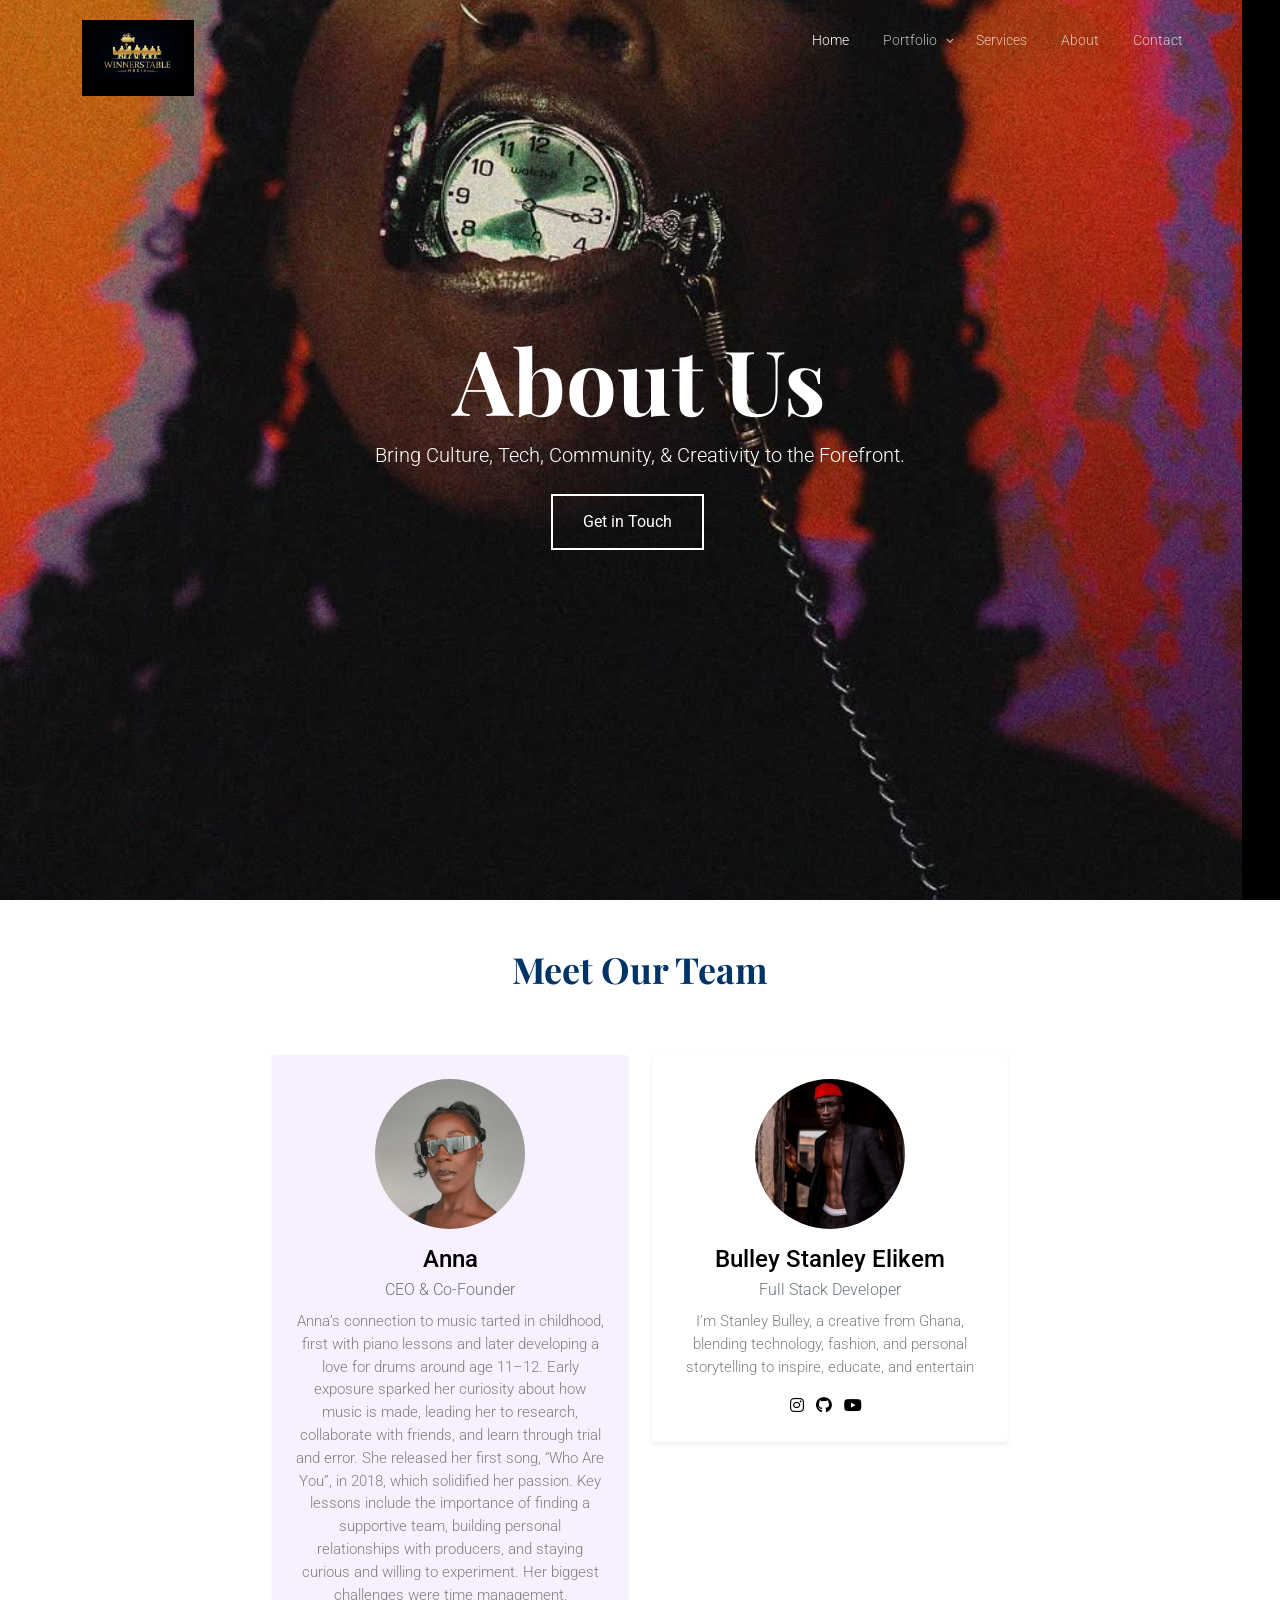
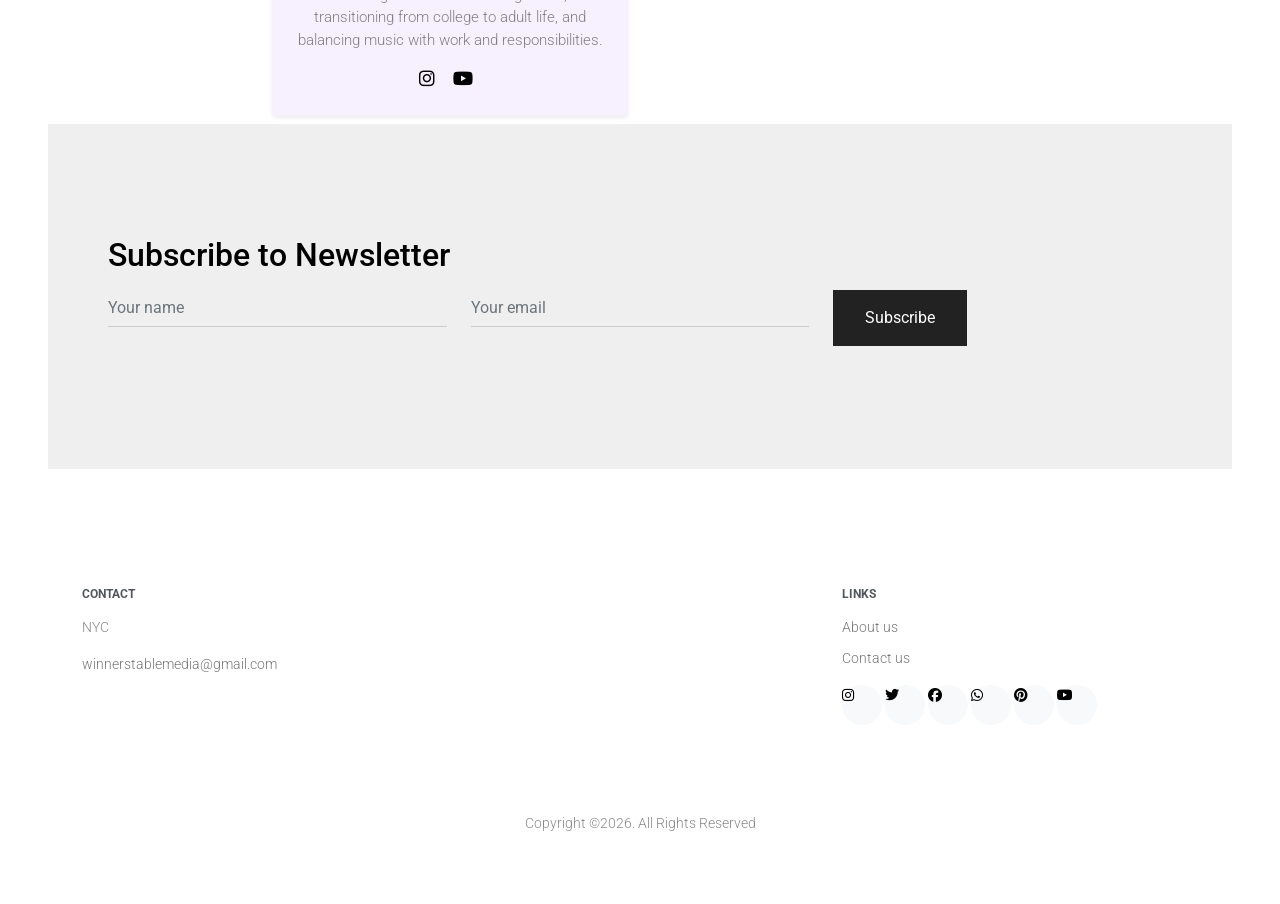
==== commit a34f3e3c: "aboutchangesagain" ====
--- a/about.html
+++ b/about.html
@@ -107,11 +107,10 @@
           <h4 class="mb-1">Anna</h4>
           <p class="text-muted mb-2">CEO & Co-Founder</p>
           <p class="mb-3" style="font-size: 0.95rem;">
-<<<<<<< HEAD
-           Anna’s connection to music started in childhood, first with piano lessons and later developing a love for drums around age 11–12. Early exposure sparked her curiosity about how music is made, leading her to research, collaborate with friends, and learn through trial and error. She released her first song, “Who Are You”, in 2018, which solidified her passion. Key lessons include the importance of finding a supportive team, building personal relationships with producers, and staying curious and willing to experiment. Her biggest challenges were time management, transitioning from college to adult life, and balancing music with work and responsibilities.
-=======
-          Anna developed an interest in music from childhood, starting with piano and later drums. Her curiosity led her to learn through research, collaboration, and experimentation. Releasing her first song, “Who Are You,” in 2018 confirmed her passion. She learned the value of a supportive team, strong relationships with producers, and creative curiosity, while facing challenges with time management and balancing music with adult responsibilities
->>>>>>> 7d5fa9ca1b47c2ee1a92828c58948138cdceb6e2
+           Anna’s connection to music tarted in childhood, first with piano lessons and later developing a love for drums around age 11–12. Early exposure sparked her curiosity about how music is made, 
+		   leading her to research, collaborate with friends, and learn through trial and error. 
+		   She released her first song, “Who Are You”, in 2018, which solidified her passion. 
+		   Key lessons include the importance of finding a supportive team, building personal relationships with producers, and staying curious and willing to experiment. Her biggest challenges were time management, transitioning from college to adult life, and balancing music with work and responsibilities.
           </p>
           <div class="social">
             <a href="https://www.instagram.com/annathewin/" class="me-2"><i class="fab fa-instagram"></i></a>
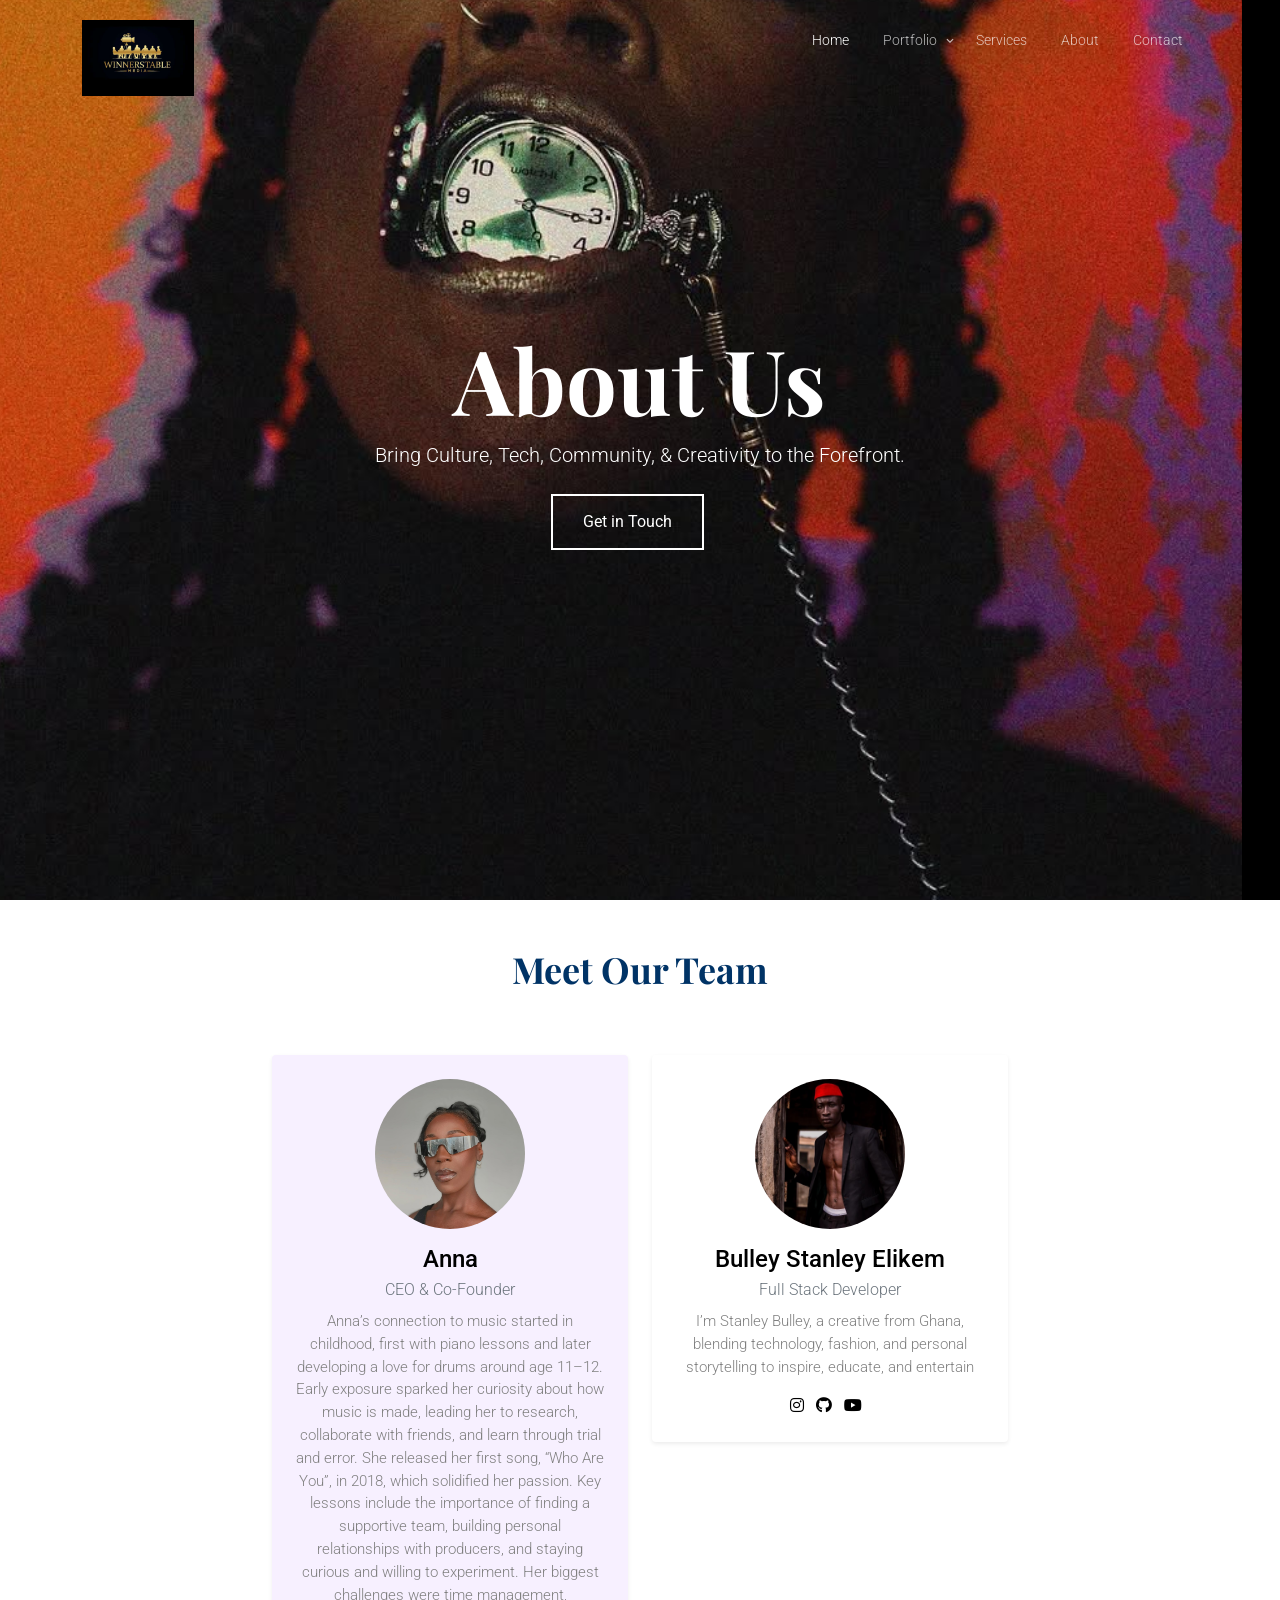
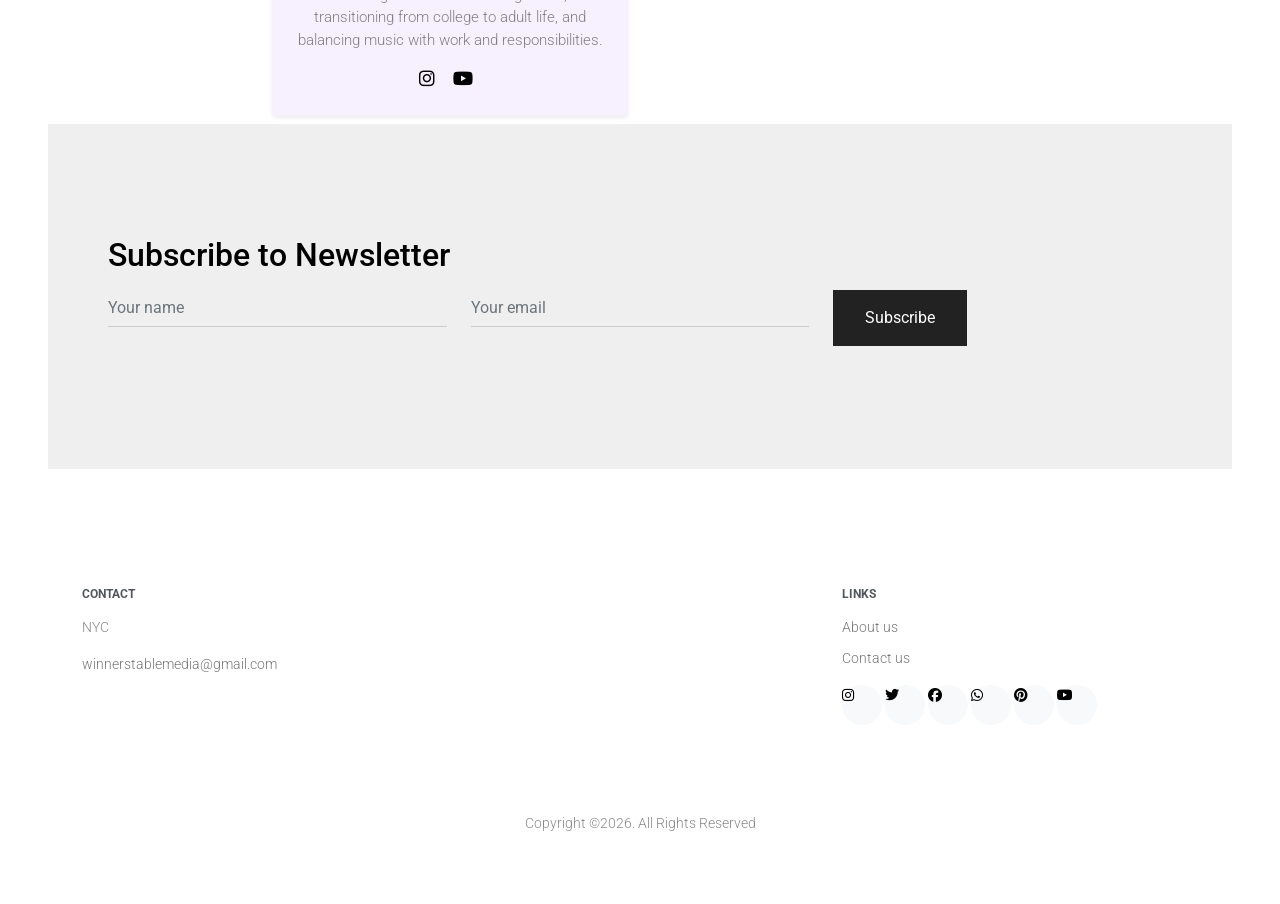
==== commit b4068b44: "Fix typo in Anna's biography section" ====
--- a/about.html
+++ b/about.html
@@ -107,7 +107,7 @@
           <h4 class="mb-1">Anna</h4>
           <p class="text-muted mb-2">CEO & Co-Founder</p>
           <p class="mb-3" style="font-size: 0.95rem;">
-           Anna’s connection to music tarted in childhood, first with piano lessons and later developing a love for drums around age 11–12. Early exposure sparked her curiosity about how music is made, 
+           Anna’s connection to music started in childhood, first with piano lessons and later developing a love for drums around age 11–12. Early exposure sparked her curiosity about how music is made, 
 		   leading her to research, collaborate with friends, and learn through trial and error. 
 		   She released her first song, “Who Are You”, in 2018, which solidified her passion. 
 		   Key lessons include the importance of finding a supportive team, building personal relationships with producers, and staying curious and willing to experiment. Her biggest challenges were time management, transitioning from college to adult life, and balancing music with work and responsibilities.
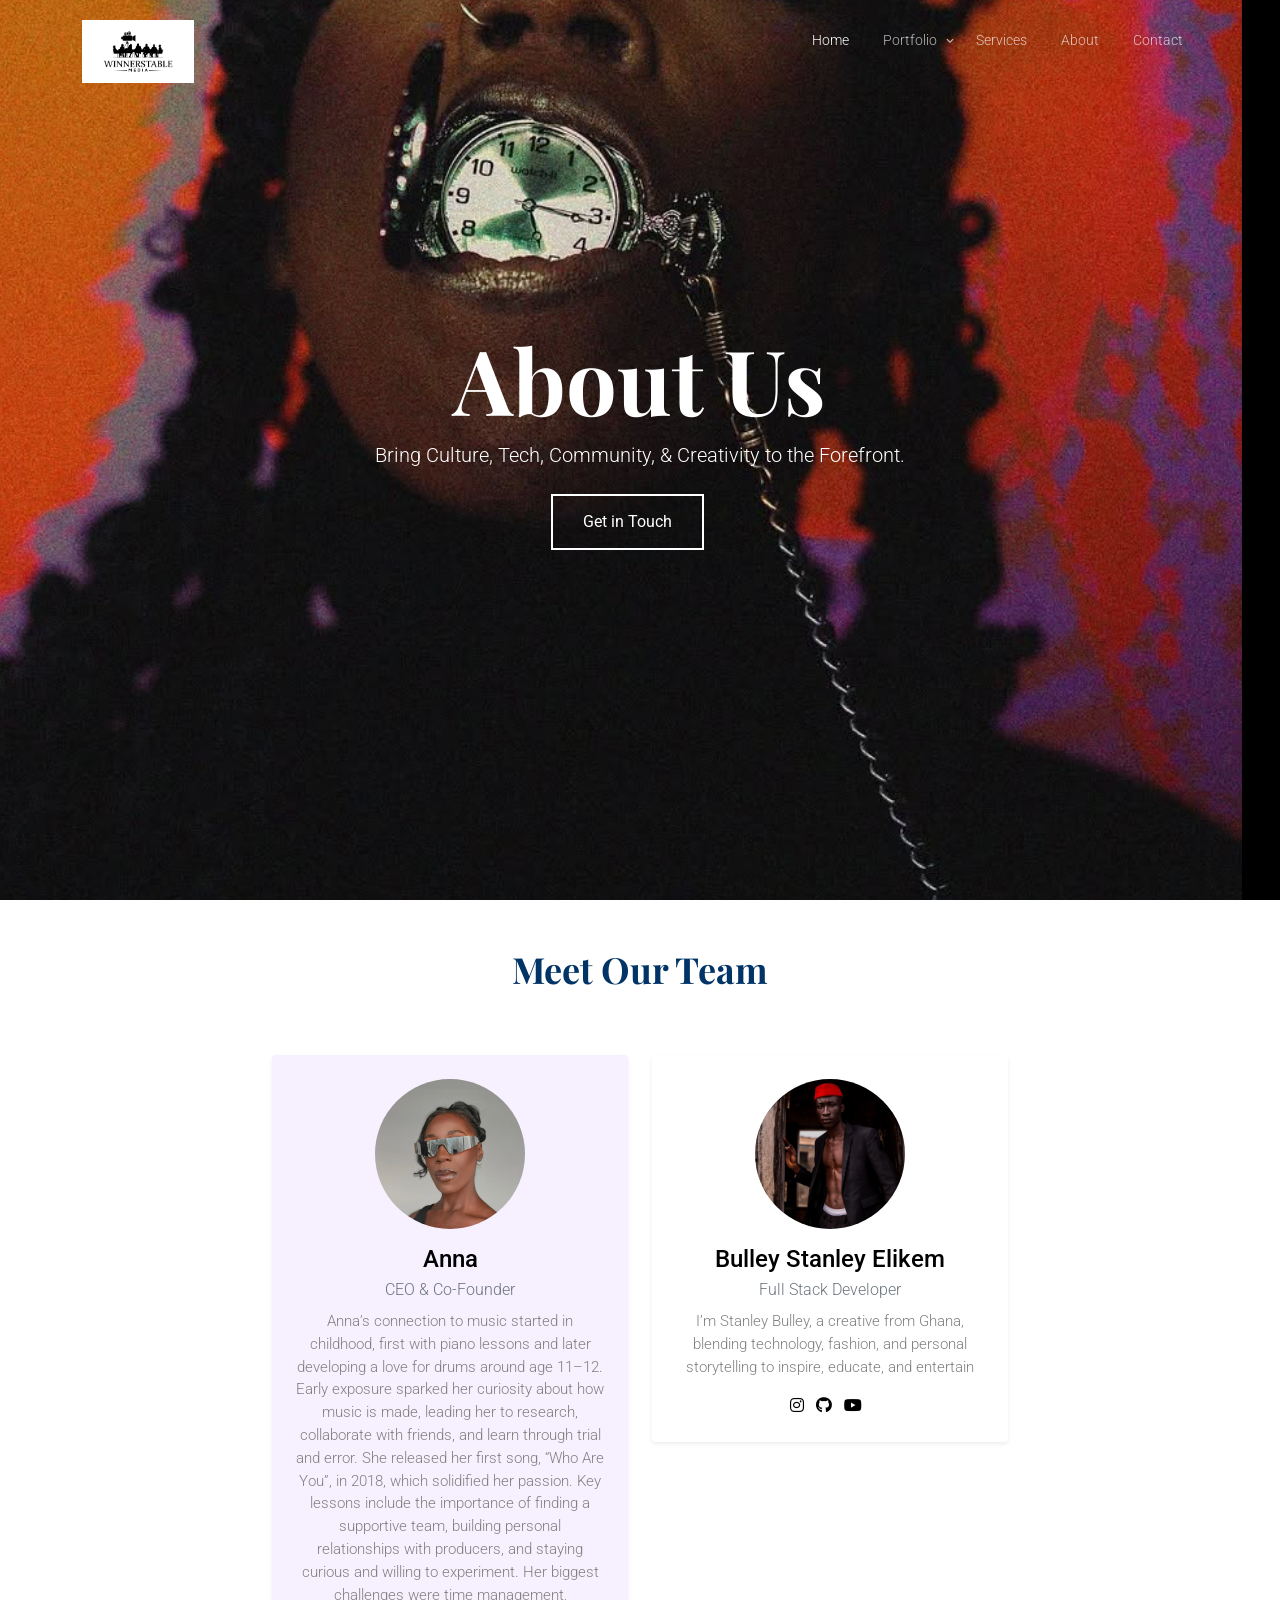
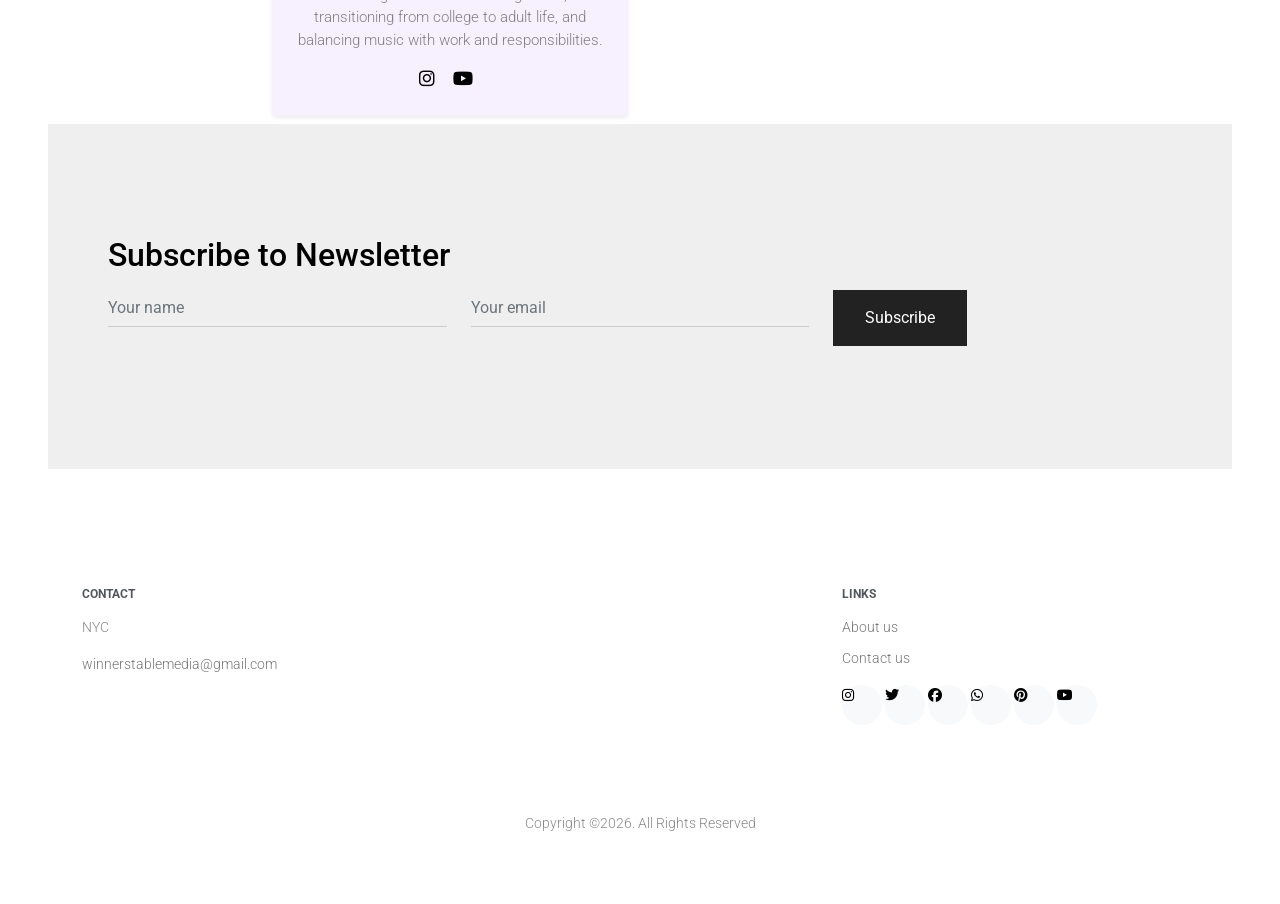
==== commit 179e8c43: "Update logo image in navigation bar" ====
--- a/about.html
+++ b/about.html
@@ -42,7 +42,7 @@
 <nav class="site-nav">
 		<div class="container">
 			<div class="site-navigation">
-				<a href="#"><img src="New folder (2)/Screenshot 2025-07-10 014237.png" height="10%" width="10%" alt="Image" class="logo m-0"></a>
+				<a href="#"><img src="New folder (2)/logo.jpg" height="10%" width="10%" alt="Image" class="logo m-0"></a>
 
 				<ul class="js-clone-nav d-none d-lg-inline-block text-start site-menu float-end">
 					<li class="active"><a href="index.html">Home</a></li>
--- a/css/style.css
+++ b/css/style.css
@@ -10129,3 +10129,147 @@
 .team-section .col-md-6 {
   margin-bottom: 60px;  /* adjust based on staff icon size */
 }
+
+/* ================= HERO SECTION ================= */
+.hero-section {
+  position: relative;
+  min-height: 100vh;
+  width: 100%;
+  overflow: hidden;
+}
+
+/* Background Video */
+.hero-video {
+  position: absolute;
+  inset: 0;
+  width: 100%;
+  height: 100%;
+  object-fit: cover;
+  z-index: -2;
+}
+
+/* Overlay */
+.hero-overlay {
+  position: absolute;
+  inset: 0;
+  background: linear-gradient(
+    rgba(0, 0, 0, 0.65),
+    rgba(0, 0, 0, 0.55)
+  );
+  z-index: -1;
+}
+
+/* ================= TEXT ================= */
+.hero-heading {
+  font-size: clamp(2.2rem, 5vw, 3.6rem);
+  font-weight: 700;
+  line-height: 1.2;
+  opacity: 0;
+  transform: translateY(30px);
+  animation: revealUp 1.2s ease forwards;
+}
+
+@keyframes revealUp {
+  to {
+    opacity: 1;
+    transform: translateY(0);
+  }
+}
+
+/* ================= BUTTONS ================= */
+/* ================= GOLD HERO BUTTONS ================= */
+.hero-btn {
+  padding: 14px 36px;
+  border-radius: 50px;
+  font-weight: 600;
+  border: none;
+  color: #111;
+  text-decoration: none;
+  display: inline-flex;
+  align-items: center;
+  justify-content: center;
+  transition: all 0.4s ease;
+  background-size: 200% auto;
+  white-space: nowrap;
+}
+
+/* Primary Gold */
+.hero-btn-primary {
+  background-image: linear-gradient(
+    135deg,
+    #D4AF37,
+    #FFD700,
+    #B8860B
+  );
+}
+
+.hero-btn-primary:hover {
+  background-position: right center;
+  transform: translateY(-4px);
+  box-shadow: 0 14px 35px rgba(212, 175, 55, 0.45);
+}
+
+/* Secondary Gold */
+.hero-btn-secondary {
+  background-image: linear-gradient(
+    135deg,
+    #FFD700,
+    #D4AF37,
+    #B8860B
+  );
+}
+
+.hero-btn-secondary:hover {
+  background-position: right center;
+  transform: translateY(-4px) scale(1.04);
+  box-shadow: 0 14px 35px rgba(212, 175, 55, 0.45);
+}
+
+/* Play icon animation */
+.hero-btn-secondary .icon-play {
+  transition: transform 0.3s ease;
+}
+
+.hero-btn-secondary:hover .icon-play {
+  transform: scale(1.3);
+}
+
+
+/* Play icon animation */
+.hero-btn-secondary .icon-play {
+  transition: transform 0.3s ease;
+}
+
+.hero-btn-secondary:hover .icon-play {
+  transform: scale(1.3);
+}
+
+/* ================= BUTTON WRAPPER ================= */
+.hero-section p {
+  margin-top: 1.8rem;
+}
+
+/* ================= MOBILE FIXES ================= */
+@media (max-width: 768px) {
+  .hero-heading {
+    font-size: clamp(2rem, 7vw, 2.6rem);
+  }
+
+  .hero-btn {
+    padding: 12px 26px;
+    font-size: 0.95rem;
+  }
+}
+
+@media (max-width: 576px) {
+  .hero-btn {
+    width: auto;        /* CRITICAL FIX */
+    padding: 12px 24px;
+    font-size: 0.9rem;
+  }
+
+  .hero-section p {
+    gap: 10px;
+  }
+}
+
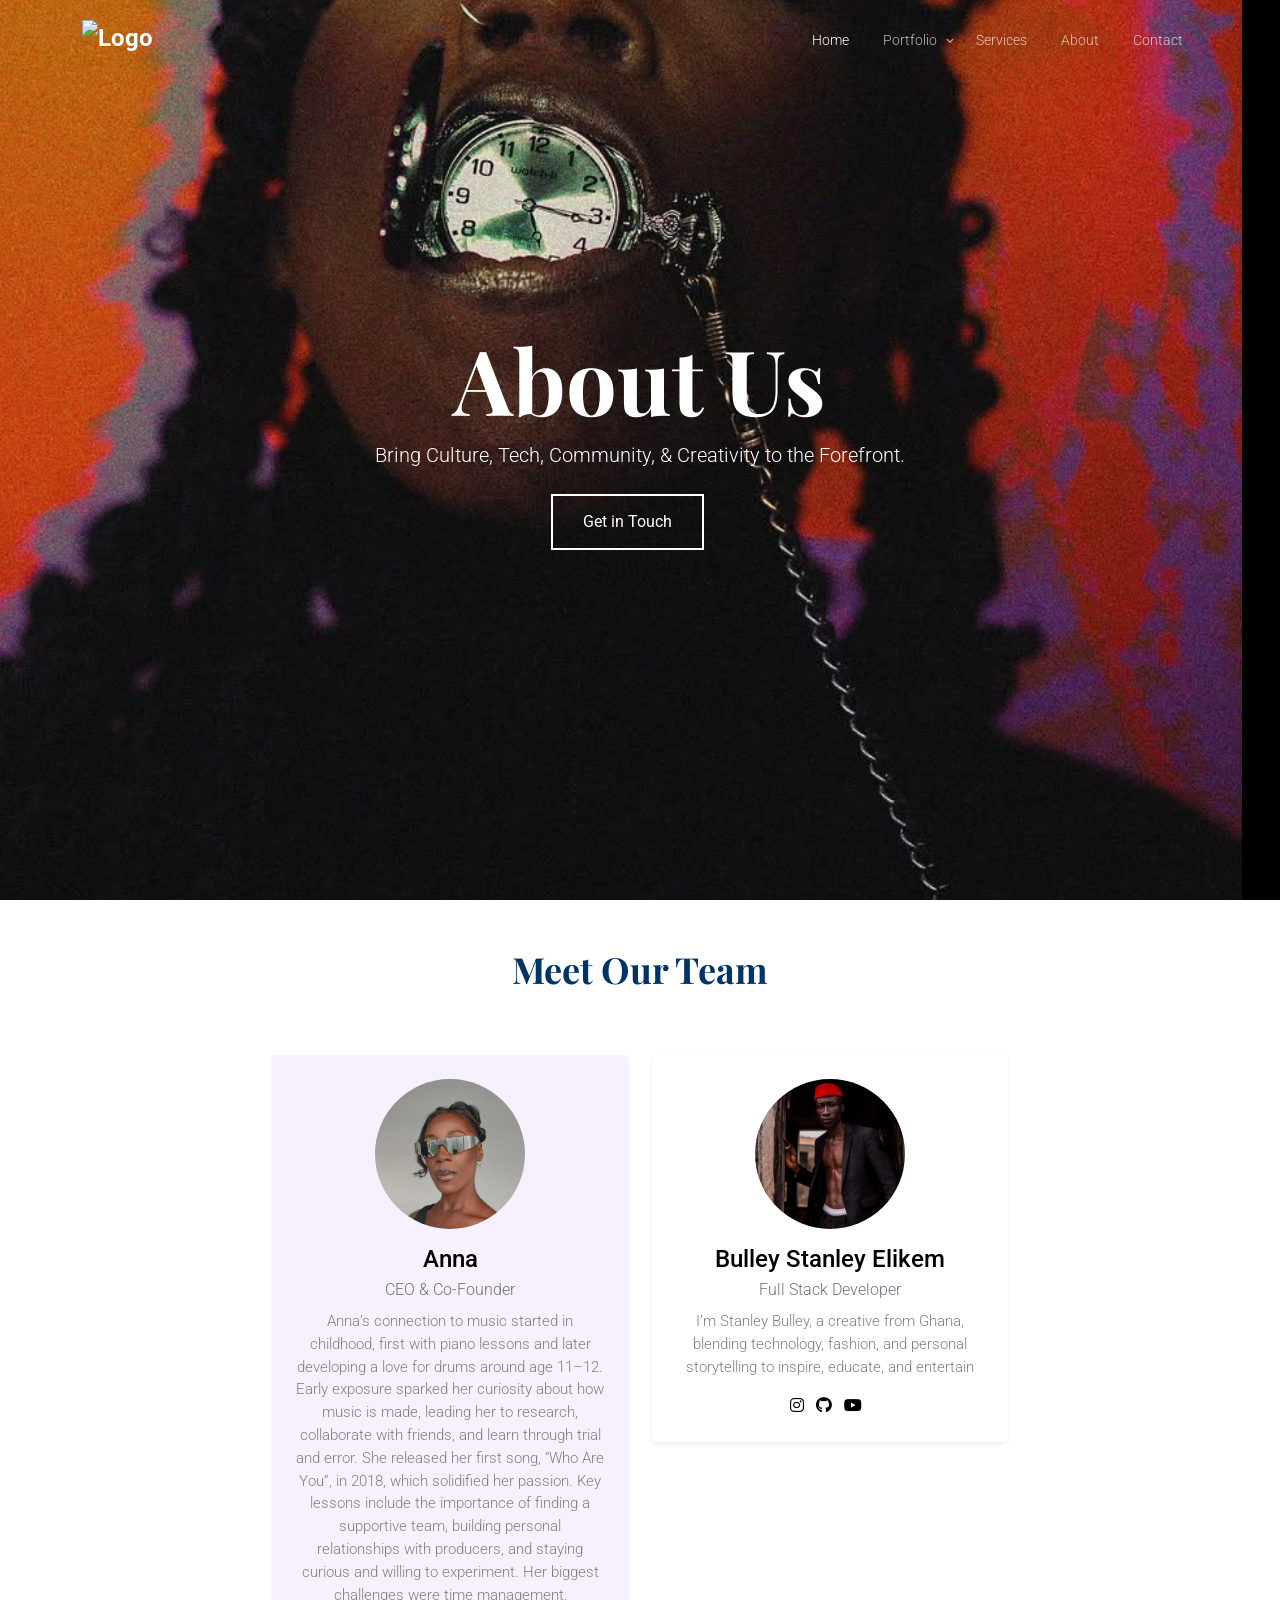
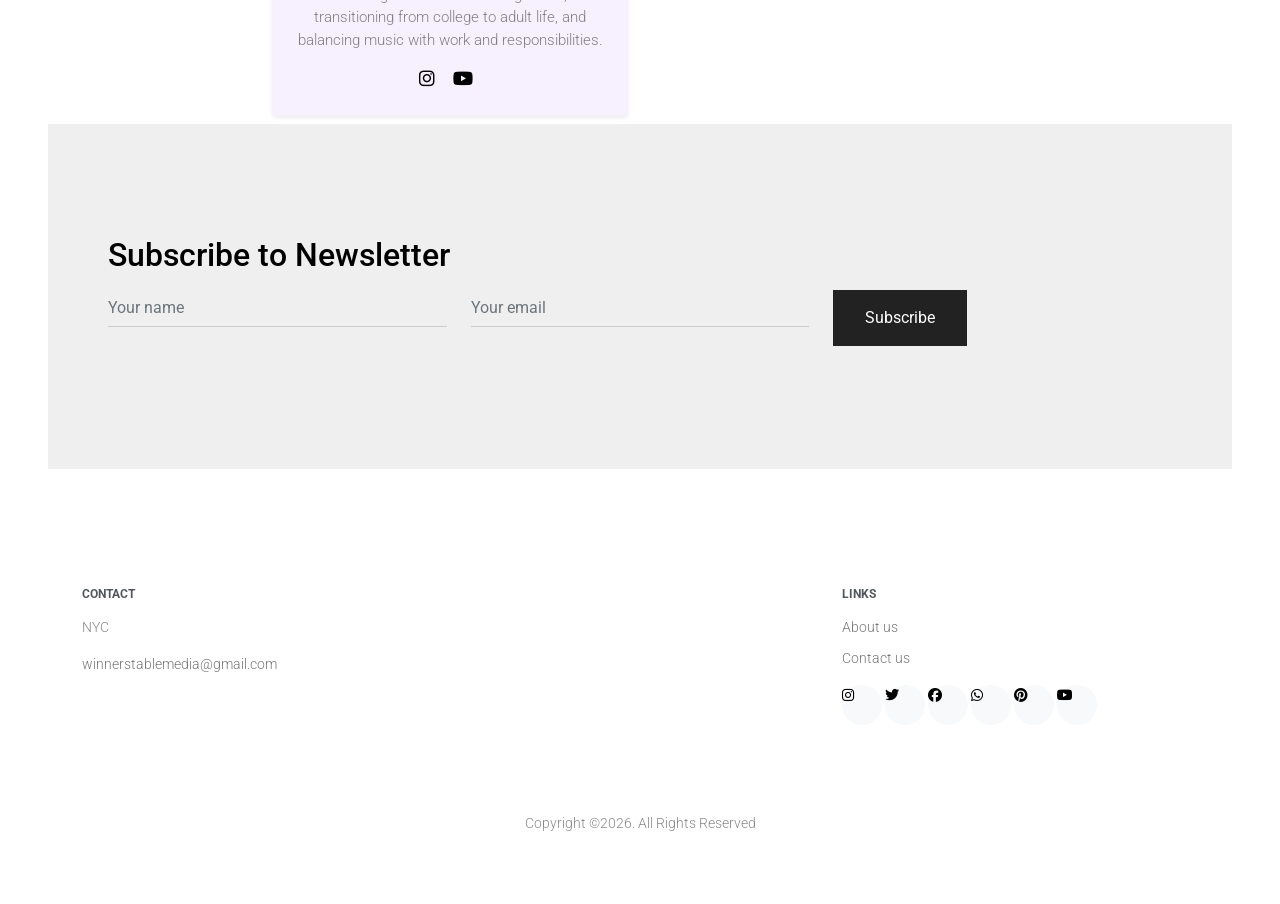
==== commit 4ef65085: "Replace logo image in navigation" ====
--- a/about.html
+++ b/about.html
@@ -42,8 +42,7 @@
 <nav class="site-nav">
 		<div class="container">
 			<div class="site-navigation">
-				<a href="#"><img src="New folder (2)/logo.jpg" height="10%" width="10%" alt="Image" class="logo m-0"></a>
-
+					<img src="New folder (2)/logo2.png" alt="Logo" class="logo m-0" style="height:100px; width:auto;">
 				<ul class="js-clone-nav d-none d-lg-inline-block text-start site-menu float-end">
 					<li class="active"><a href="index.html">Home</a></li>
 					<li class="has-children">
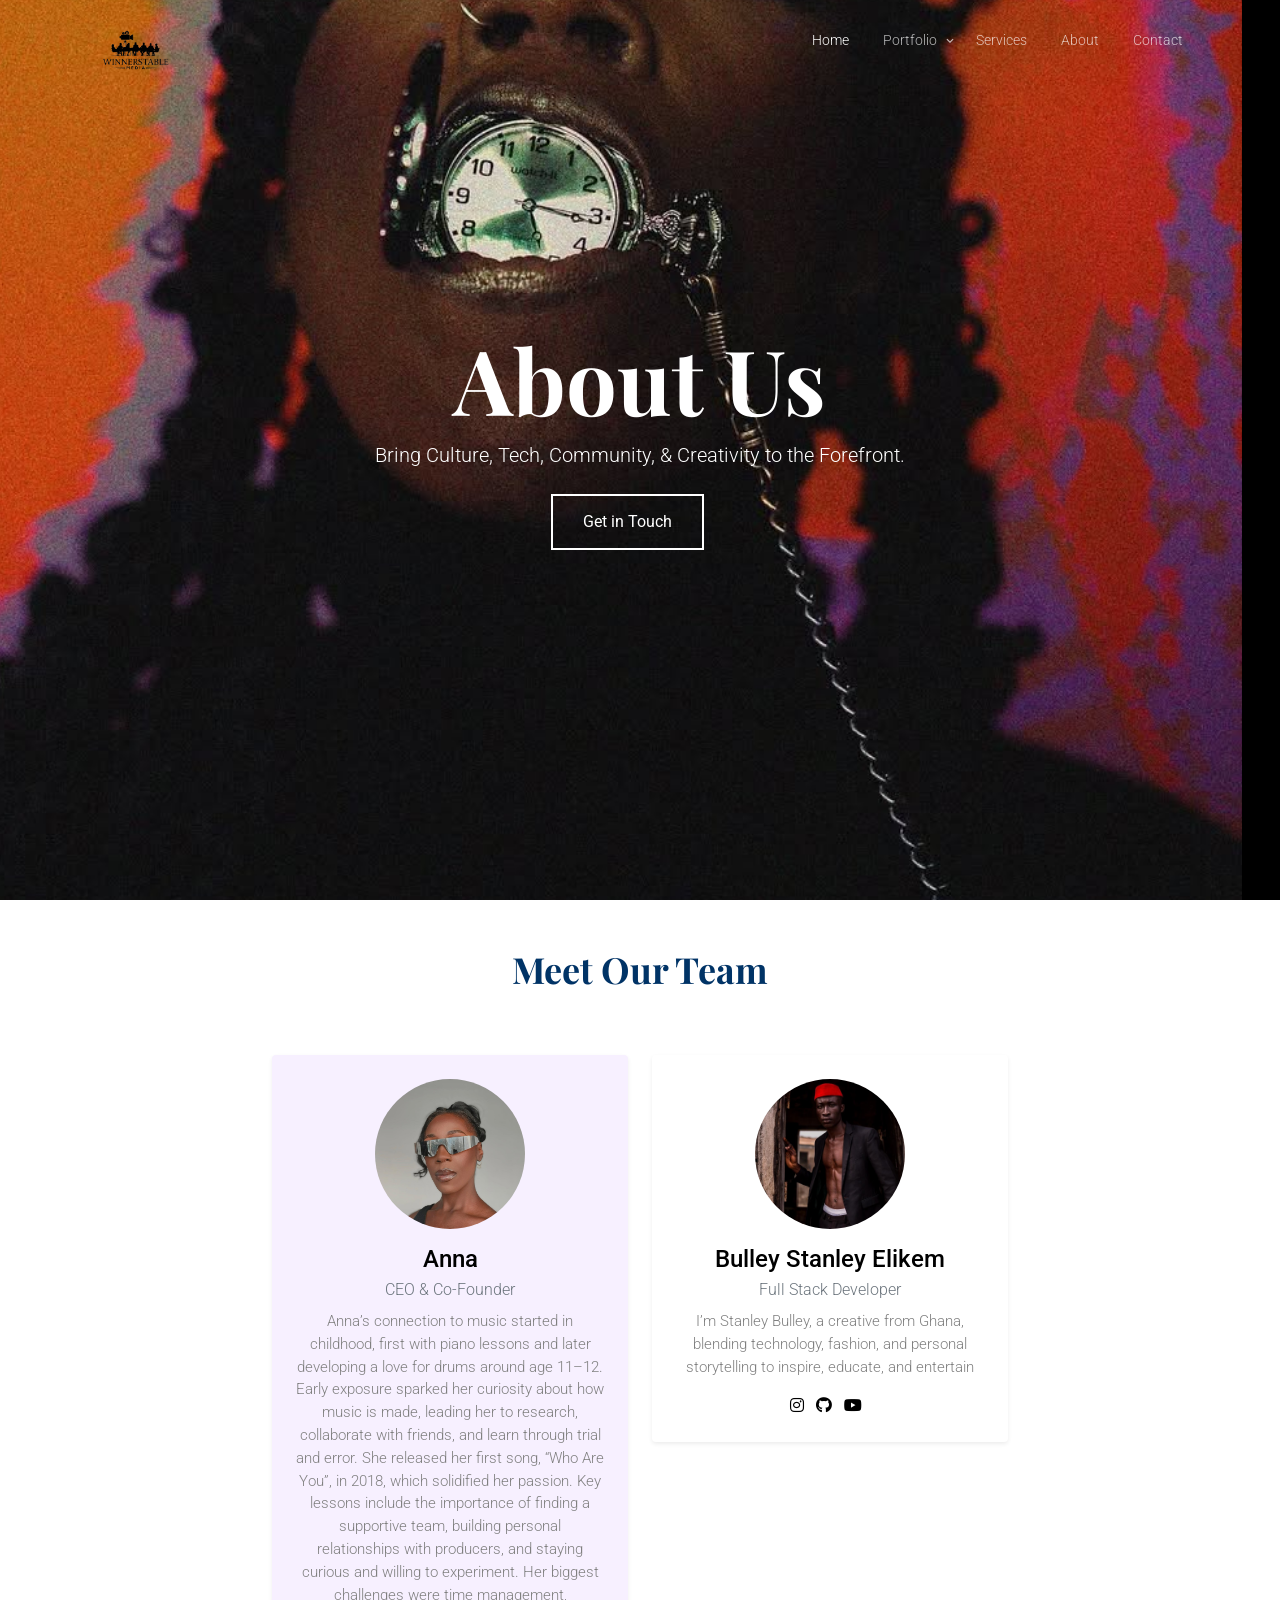
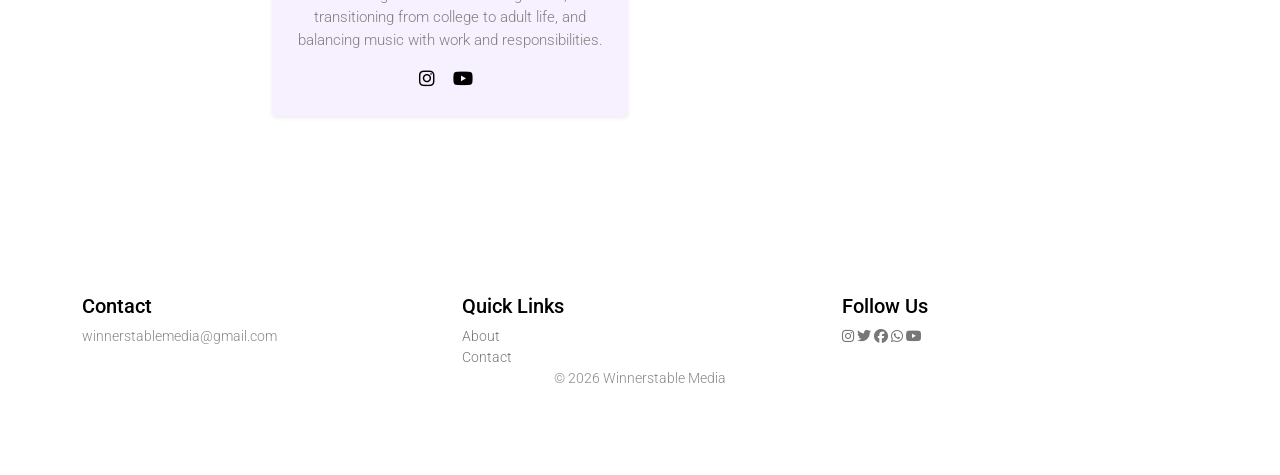
==== commit 8ac9a09e: "Adjust logo size and enhance footer layout Updated logo size and modified footer structure to includ" ====
--- a/about.html
+++ b/about.html
@@ -42,7 +42,7 @@
 <nav class="site-nav">
 		<div class="container">
 			<div class="site-navigation">
-					<img src="New folder (2)/logo2.png" alt="Logo" class="logo m-0" style="height:100px; width:auto;">
+					<img src="New folder (2)/logo2.png" alt="Logo" class="logo m-0" style="height:60px">
 				<ul class="js-clone-nav d-none d-lg-inline-block text-start site-menu float-end">
 					<li class="active"><a href="index.html">Home</a></li>
 					<li class="has-children">
@@ -151,80 +151,43 @@
 
 
 		
-
-	<div class="section section-contact m-md-5 px-md-5 mt-5">
-		<div class="container">
-			<h2>Subscribe to Newsletter</h2>
-			<p></p>
-
-			<form action="" class="form-contact">
-				<div class="row">
-					<div class="col-sm-4 col-md-4 col-lg-4">
-						<div class="form-group">
-							<input type="text" class="form-control" placeholder="Your name">
-						</div>	
-					</div>
-					<div class="col-sm-4 col-md-4 col-lg-4">
-						<div class="form-group">
-							<input type="email" class="form-control" placeholder="Your email">
-						</div>
-					</div>
-
-					<div class="col-sm-4 col-md-4 col-lg-4">
-						<input type="submit" class="btn btn-black btn-block" value="Subscribe">
-					</div>
-
-				</div>
-			</form>
-		</div>	
-	</div>
-
-
-		<div class="site-footer">
-		<div class="container">
-			<div class="row">
-				<div class="col-lg-4">
-					<div class="widget">
-						<h3>Contact</h3>
-						<address>NYC</address>
-						<ul class="list-unstyled links">
-							<li><a href="mailto:info@mydomain.com">winnerstablemedia@gmail.com</a></li>
-						</ul>
-					</div> <!-- /.widget -->
-				</div> <!-- /.col-lg-4 -->
-				<div class="col-lg-4">
-					
-				</div> <!-- /.col-lg-4 -->
-				<div class="col-lg-4">
-					<div class="widget">
-						<h3>Links</h3>
-						<ul class="list-unstyled links">
-							
-							<li><a href="about.html">About us</a></li>
-							<li><a href="contact.html">Contact us</a></li>
-						</ul>
-
-					<ul class="list-unstyled social">
-  <li><a href="https://www.instagram.com/winnerstablemedia/"><i class="fab fa-instagram"></i></a></li>
-  <li><a href="#"><i class="fab fa-twitter"></i></a></li>
-  <li><a href="#"><i class="fab fa-facebook"></i></a></li>
-  <li><a href="https://wa.me/13473309556?text=Hello%20there!" target="_blank"><i class="fab fa-whatsapp"></i></a></li>
-  <li><a href="#"><i class="fab fa-pinterest"></i></a></li>
-  <li><a href="https://www.youtube.com/@Winnerstablemedia"><i class="fab fa-youtube"></i></a></li>
-</ul>
-
-					</div> <!-- /.widget -->
-				</div> <!-- /.col-lg-4 -->
-			</div> <!-- /.row -->
-
-			<div class="row mt-5">
-				<div class="col-12 text-center">
-					<p class="mb-0">Copyright &copy;<script>document.write(new Date().getFullYear());</script>. All Rights Reserved </a> 
-					</p>
-				</div>
-			</div>
-		</div> <!-- /.container -->
-	</div>
+<div class="site-footer">
+  <div class="container">
+
+    <div class="row">
+
+      <div class="col-lg-4 footer-box">
+        <h5>Contact</h5>
+        <p>winnerstablemedia@gmail.com</p>
+      </div>
+
+      <div class="col-lg-4 footer-box">
+        <h5>Quick Links</h5>
+        <a href="about.html">About</a><br>
+        <a href="contact.html">Contact</a>
+      </div>
+
+      <div class="col-lg-4 footer-box">
+        <h5>Follow Us</h5>
+        <div class="social">
+          <a href="https://www.instagram.com/winnerstablemedia/"><i class="fab fa-instagram"></i></a>
+          <a href="#"><i class="fab fa-twitter"></i></a>
+          <a href="#"><i class="fab fa-facebook"></i></a>
+          <a href="https://wa.me/13473309556?text=Hello%20there!" target="_blank"><i class="fab fa-whatsapp"></i></a>
+          <a href="https://www.youtube.com/@Winnerstablemedia"><i class="fab fa-youtube"></i></a>
+        </div>
+      </div>
+
+    </div>
+
+    <div class="footer-bottom text-center">
+      <p>
+        © <script>document.write(new Date().getFullYear());</script> Winnerstable Media
+      </p>
+    </div>
+
+  </div>
+</div>
 
 	<!-- Preloader -->
 	<div id="overlayer"></div>
--- a/css/style.css
+++ b/css/style.css
@@ -10273,3 +10273,219 @@
   }
 }
 
+
+.service-card {
+  background: #fff;
+  border-radius: 16px;
+  transition: all 0.3s ease;
+  height: 100%;
+  box-shadow: 0 5px 20px rgba(0,0,0,0.05);
+}
+
+.service-card:hover {
+  transform: translateY(-10px);
+  box-shadow: 0 15px 40px rgba(0,0,0,0.1);
+}
+
+.service-card .icon {
+  font-size: 40px;
+  color: #000;
+}
+
+.service-card h5 {
+  font-weight: 600;
+  margin-bottom: 10px;
+}
+
+.service-card p {
+  font-size: 14px;
+  color: #666;
+}
+
+.learn-more {
+  display: inline-block;
+  margin-top: 10px;
+  font-weight: 500;
+  text-decoration: none;
+  color: #000;
+  border-bottom: 1px solid #000;
+  transition: 0.3s;
+}
+
+.learn-more:hover {
+  color: #555;
+  border-color: #555;
+}
+
+
+.newsletter-modal {
+  position: fixed;
+  inset: 0;
+  background: rgba(0,0,0,0.75);
+  display: flex;
+  align-items: center;
+  justify-content: center;
+  z-index: 99999;
+}
+
+.newsletter-box {
+  background: #111827;
+  color: white;
+  padding: 30px;
+  border-radius: 15px;
+  text-align: center;
+  max-width: 400px;
+  animation: popIn 0.4s ease;
+}
+
+.modal-btn {
+  display: inline-block;
+  margin-top: 15px;
+  padding: 12px 22px;
+
+  /* GOLD GRADIENT */
+  background: linear-gradient(135deg, #f7d774, #d4a017);
+
+  color: #111;
+  text-decoration: none;
+  border-radius: 30px;
+  font-weight: 800;
+
+  transition: all 0.3s ease;
+
+  box-shadow: 0 0 15px rgba(247, 215, 116, 0.4);
+}
+
+.modal-btn:hover {
+  transform: scale(1.05);
+  box-shadow: 0 0 25px rgba(247, 215, 116, 0.7);
+}
+
+.close-btn {
+  margin-top: 15px;
+  background: transparent;
+  border: none;
+  color: white;
+  cursor: pointer;
+}
+
+@keyframes popIn {
+  from { transform: scale(0.6); opacity: 0; }
+  to { transform: scale(1); opacity: 1; }
+}
+
+
+
+
+
+
+
+
+.newsletter-hype {
+  padding: 90px 20px;
+  background: radial-gradient(circle at top, #111827, #000);
+  color: white;
+  position: relative;
+  overflow: hidden;
+}
+
+/* glowing moving background effect */
+.newsletter-hype::before {
+  content: "";
+  position: absolute;
+  width: 500px;
+  height: 500px;
+  background: rgba(255, 0, 100, 0.15);
+  filter: blur(120px);
+  top: -100px;
+  left: -100px;
+  animation: floatGlow 6s infinite alternate ease-in-out;
+}
+
+@keyframes floatGlow {
+  from { transform: translateY(0px); }
+  to { transform: translateY(40px); }
+}
+
+.hype-badge {
+  display: inline-block;
+  padding: 8px 16px;
+  background: rgba(255,255,255,0.08);
+  border: 1px solid rgba(255,255,255,0.2);
+  border-radius: 50px;
+  font-size: 12px;
+  margin-bottom: 20px;
+  animation: pulse 2s infinite;
+}
+
+@keyframes pulse {
+  0% { transform: scale(1); }
+  50% { transform: scale(1.05); }
+  100% { transform: scale(1); }
+}
+
+.hype-title {
+  font-size: 2.2rem;
+  font-weight: 700;
+  margin-bottom: 15px;
+}
+
+.hype-title span {
+  color: #d4a017; /* gold */
+  font-weight: 800;
+  text-shadow: 0 0 10px rgba(247, 215, 116, 0.4);
+}
+
+.hype-text {
+  max-width: 600px;
+  margin: 0 auto 30px auto;
+  opacity: 0.85;
+}
+
+.hype-btn {
+  display: inline-block;
+  padding: 14px 30px;
+
+  /* GOLD GRADIENT */
+  background: linear-gradient(135deg, #f7d774, #d4a017);
+
+  color: #111; /* better readability on gold */
+  font-weight: 800;
+  border-radius: 50px;
+  text-decoration: none;
+
+  transition: all 0.3s ease;
+
+  animation: shake 2.5s infinite;
+
+  box-shadow: 0 10px 30px rgba(247, 215, 116, 0.35);
+}
+.hype-btn:hover {
+  transform: scale(1.1);
+}
+
+@keyframes shake {
+  0%, 100% { transform: translateX(0); }
+  50% { transform: translateX(3px); }
+}
+
+.hype-social-proof {
+  margin-top: 15px;
+  font-size: 13px;
+  opacity: 0.7;
+}
+
+
+
+
+.glightbox-container {
+  z-index: 9999999 !important;
+}
+
+.glightbox-clean .gclose,
+.glightbox-close {
+  z-index: 10000000 !important;
+  opacity: 1 !important;
+  visibility: visible !important;
+  display: block !important;
+}
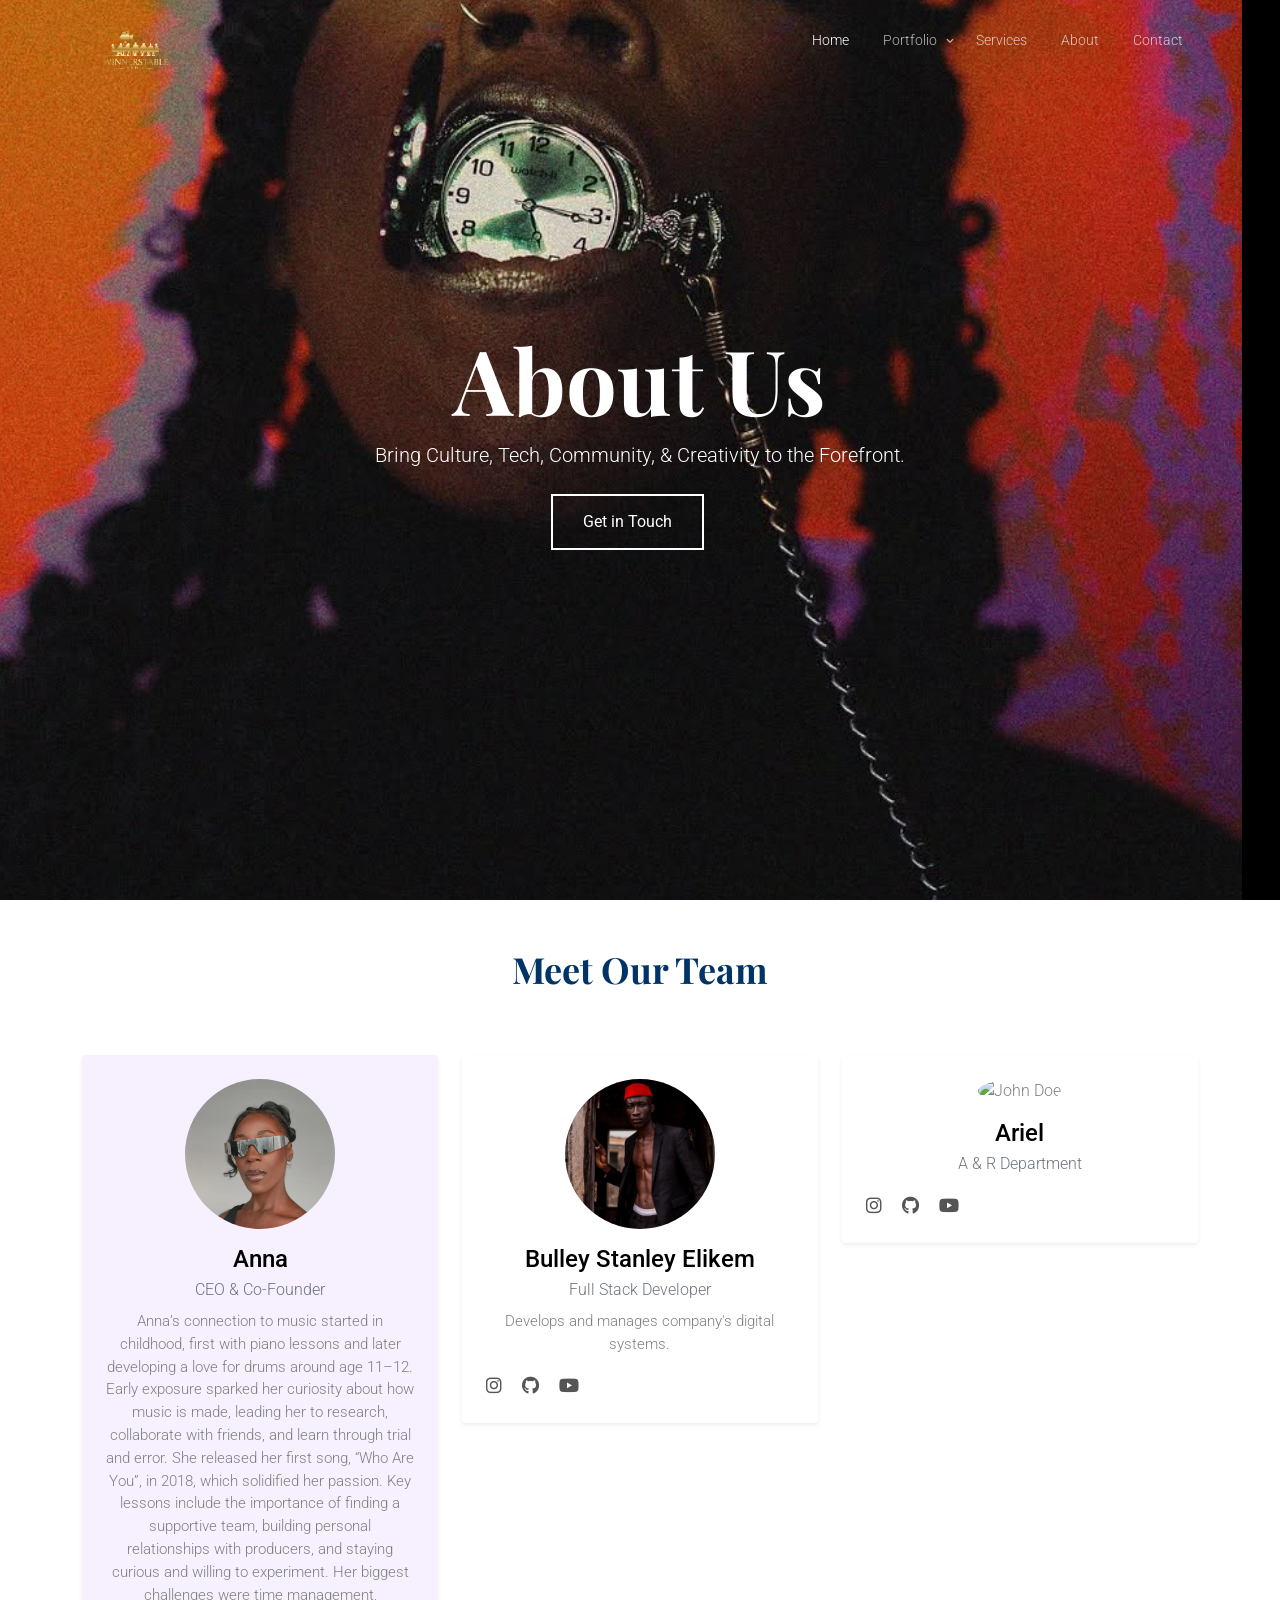
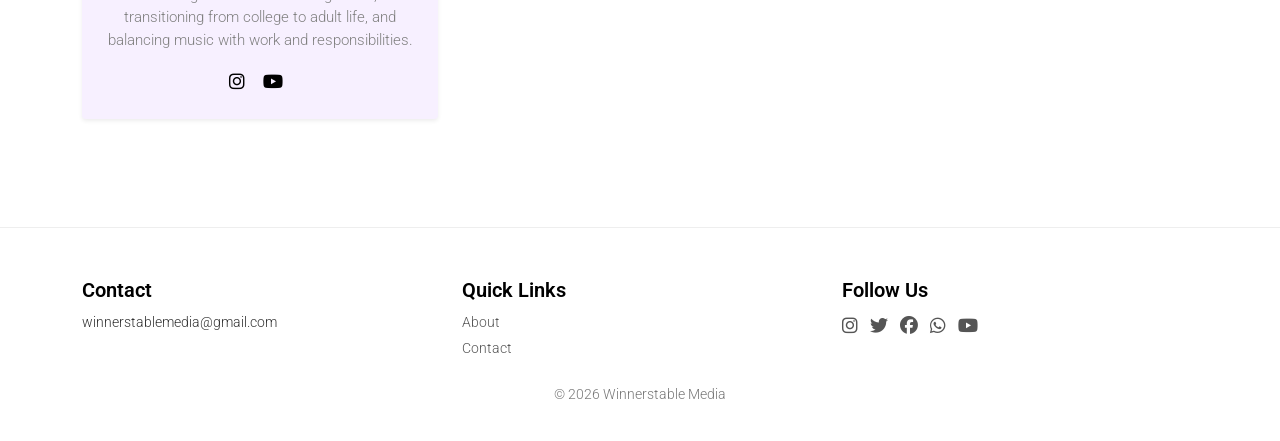
==== commit 33bf35f6: "Update team member details and add new worker" ====
--- a/about.html
+++ b/about.html
@@ -127,12 +127,30 @@
           <h4 class="mb-1">Bulley Stanley Elikem</h4>
           <p class="text-muted mb-2">Full Stack Developer</p>
           <p class="mb-3" style="font-size: 0.95rem;">
-            I’m Stanley Bulley, a creative from Ghana, blending technology, fashion, and personal storytelling to inspire, educate, and entertain
+           Develops and manages company's digital systems.
           </p>
           <div class="social">
            <a href="https://www.instagram.com/bulleymelanin/" class="me-2"><i class="fab fa-instagram"></i></a>
             <a href="https://github.com/stanleybulley" class="me-2"><i class="fab fa-github"></i></a>
 			<a href="https://www.youtube.com/@stanleybulley" class="me-2"><i class="fab fa-youtube"></i></a>
+          </div>
+        </div>
+      </div>
+
+      <!-- Worker 2 -->
+     <!-- Worker 1 -->
+      <div class="col-md-6 col-lg-4">
+        <div class="team-member p-4 text-center rounded shadow-sm">
+          <img src="New folder (2)/ariel.jpeg" alt="John Doe" class="img-fluid rounded-circle mb-3" style="width: 150px; height: 150px;">
+          <h4 class="mb-1">Ariel</h4>
+          <p class="text-muted mb-2">A & R Department</p>
+          <p class="mb-3" style="font-size: 0.95rem;">
+            
+          </p>
+          <div class="social">
+           <a href="https://www.instagram.com" class="me-2"><i class="fab fa-instagram"></i></a>
+            <a href="https://github.com/" class="me-2"><i class="fab fa-github"></i></a>
+			<a href="https://www.youtube.com/" class="me-2"><i class="fab fa-youtube"></i></a>
           </div>
         </div>
       </div>
--- a/css/style.css
+++ b/css/style.css
@@ -10489,3 +10489,121 @@
   visibility: visible !important;
   display: block !important;
 }
+
+
+.site-footer {
+  background: #ffffff;
+  color: #333;
+  padding: 50px 20px 20px;
+  border-top: 1px solid #eee;
+}
+
+/* BOXES */
+.footer-box h5 {
+  font-weight: 600;
+  margin-bottom: 10px;
+}
+
+.footer-box a {
+  color: #555;
+  text-decoration: none;
+  display: inline-block;
+  margin-bottom: 5px;
+}
+
+.footer-box a:hover {
+  color: #000;
+}
+
+/* SOCIAL */
+.social {
+  display: flex;
+  gap: 12px;
+}
+
+.social a {
+  font-size: 18px;
+  color: #555;
+  transition: 0.3s;
+}
+
+.social a:hover {
+  color: #000;
+}
+
+/* MOBILE CENTERING */
+@media (max-width: 767px) {
+  .footer-box {
+    text-align: center;
+    margin-bottom: 20px;
+  }
+
+  .social {
+    justify-content: center;
+  }
+}
+
+/* FOOTER BOTTOM */
+.footer-bottom {
+  margin-top: 20px;
+  font-size: 14px;
+  color: #777;
+}
+
+/* Button overlay on image */
+.img-btn-overlay {
+  position: absolute;
+  bottom: 12px;
+  left: 12px;
+  right: 12px;
+  background: rgba(212, 175, 55, 0.95);
+  color: #111;
+  text-align: center;
+  padding: 10px 12px;
+  border-radius: 10px;
+  font-weight: 700;
+  font-size: 0.85rem;
+  text-decoration: none;
+  box-shadow: 0 6px 15px rgba(0,0,0,0.2);
+  transition: 0.3s ease;
+}
+
+/* Hover effect */
+.img-btn-overlay:hover {
+  background: #111;
+  color: #fff;
+  transform: scale(1.05);
+}
+
+.booking-float{
+  position: fixed;
+  width: auto;
+  height: 60px;
+  bottom: 30px;
+  right: 30px;
+  background: #000;
+  color: #fff;
+  border-radius: 50px;
+  text-align: center;
+  font-size: 16px;
+  padding: 0 22px;
+  display: flex;
+  align-items: center;
+  gap: 10px;
+  justify-content: center;
+  box-shadow: 0 8px 25px rgba(0,0,0,0.25);
+  z-index: 1000;
+  text-decoration: none;
+  transition: all 0.3s ease;
+  font-weight: 600;
+}
+
+.booking-float:hover{
+  transform: translateY(-4px);
+  background: #111;
+  color: #fff;
+}
+
+.booking-float i{
+  font-size: 20px;
+}
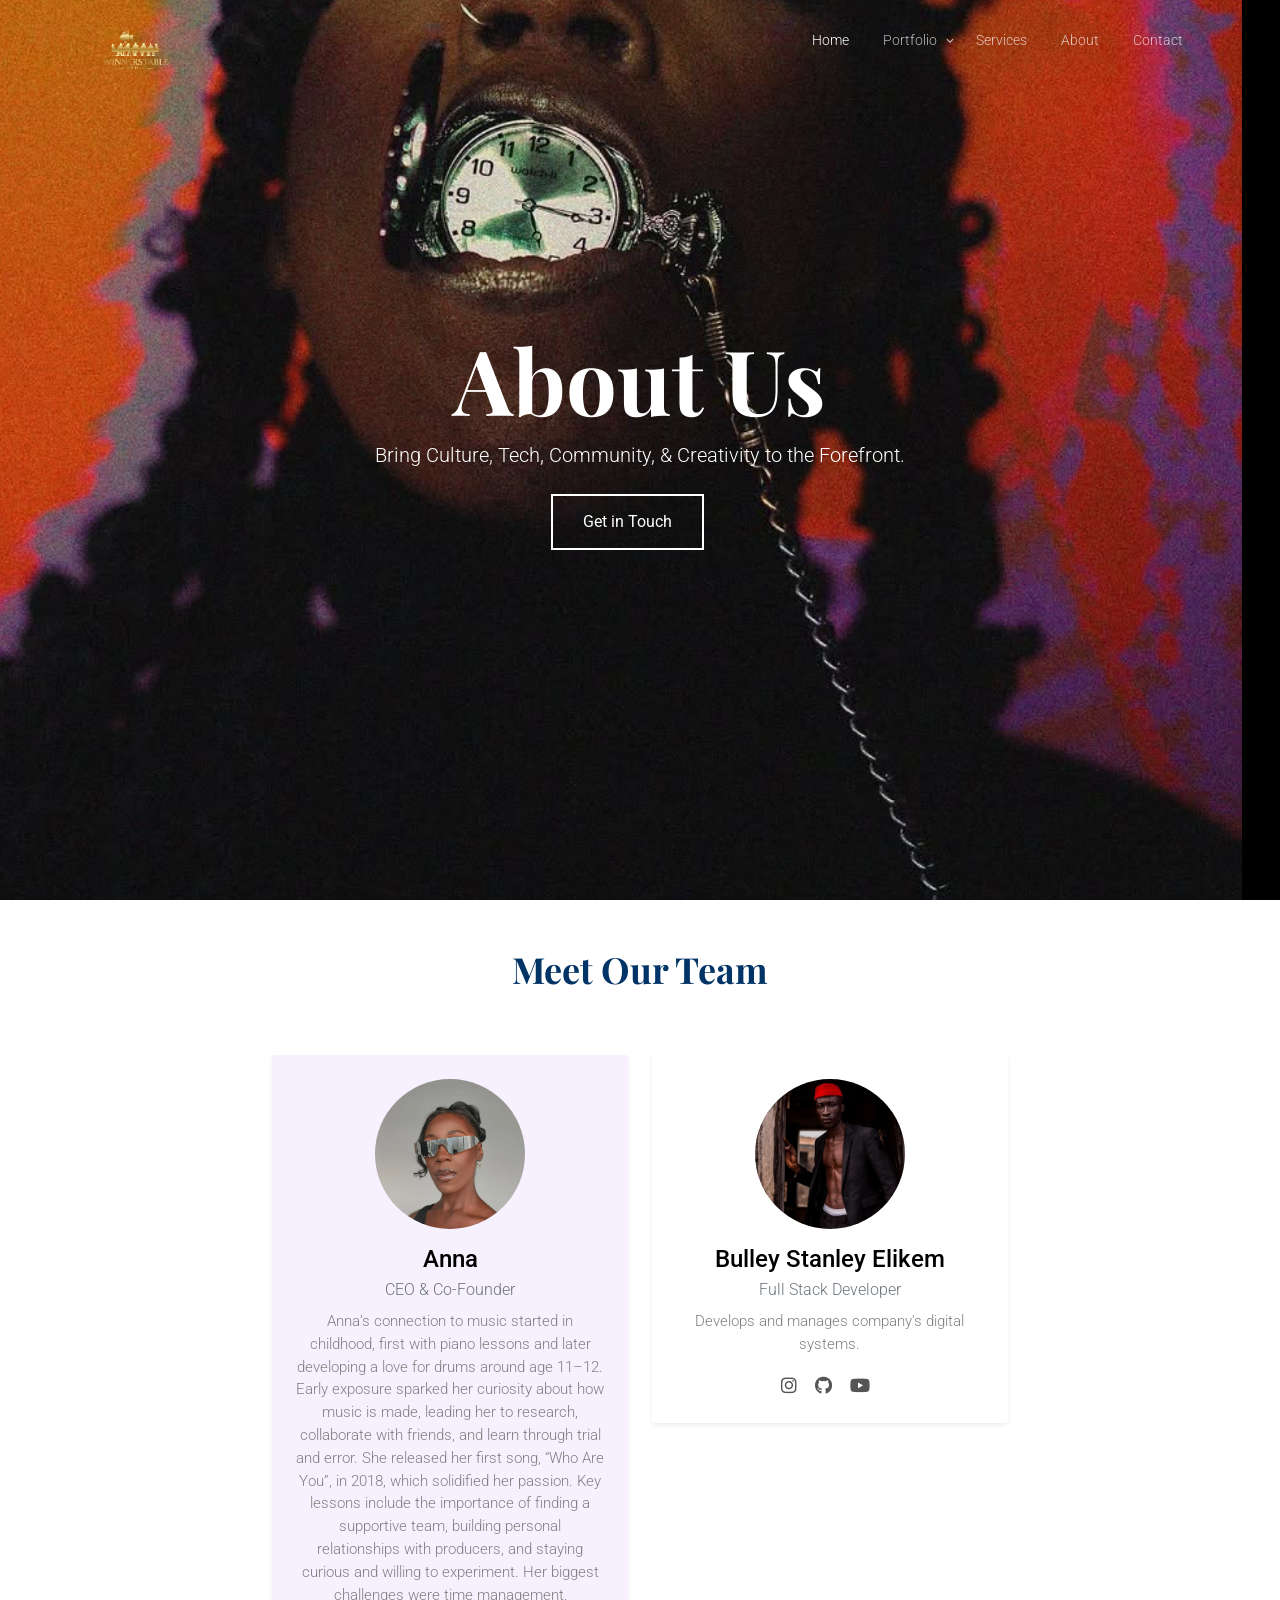
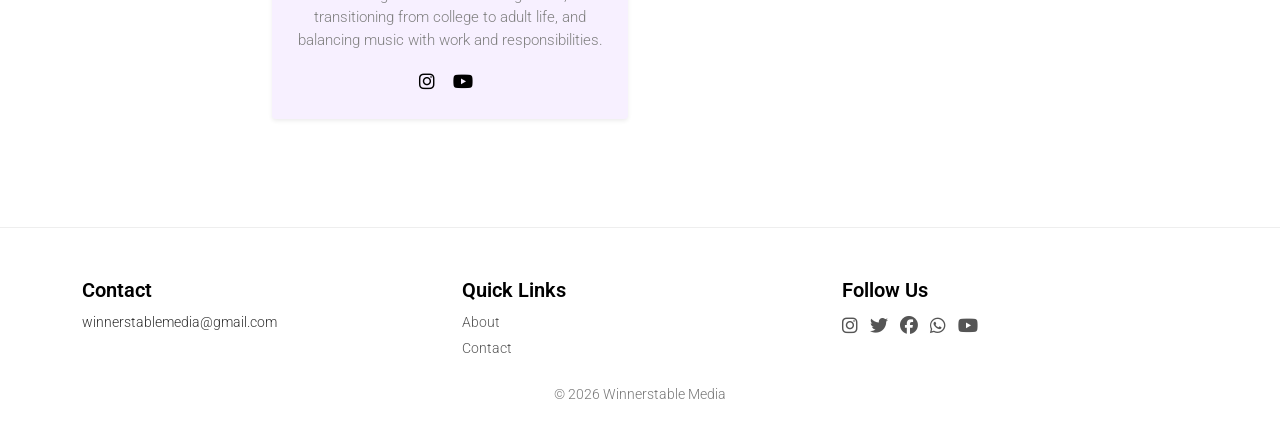
==== commit 68464c7a: "Remove 'Worker 1' section from about.html Removed the HTML block for 'Worker 1' from the team member" ====
--- a/about.html
+++ b/about.html
@@ -137,22 +137,7 @@
         </div>
       </div>
 
-      <!-- Worker 2 -->
-     <!-- Worker 1 -->
-      <div class="col-md-6 col-lg-4">
-        <div class="team-member p-4 text-center rounded shadow-sm">
-          <img src="New folder (2)/ariel.jpeg" alt="John Doe" class="img-fluid rounded-circle mb-3" style="width: 150px; height: 150px;">
-          <h4 class="mb-1">Ariel</h4>
-          <p class="text-muted mb-2">A & R Department</p>
-          <p class="mb-3" style="font-size: 0.95rem;">
-            
-          </p>
-          <div class="social">
-           <a href="https://www.instagram.com" class="me-2"><i class="fab fa-instagram"></i></a>
-            <a href="https://github.com/" class="me-2"><i class="fab fa-github"></i></a>
-			<a href="https://www.youtube.com/" class="me-2"><i class="fab fa-youtube"></i></a>
-          </div>
-        </div>
+    
       </div>
 
       <!-- Worker 2 -->
--- a/css/style.css
+++ b/css/style.css
@@ -10607,3 +10607,60 @@
 .booking-float i{
   font-size: 20px;
 }
+
+/* =================================
+   WINNERSTABLE PHOTO CAROUSEL
+================================= */
+
+.photo-carousel-section {
+    padding: 80px 0;
+}
+
+.winnerstable-carousel {
+    position: relative;
+}
+
+/* Hide Previous / Next buttons completely */
+.winnerstable-carousel .tns-controls {
+    display: none !important;
+}
+
+/* Dots below the images */
+.photo-carousel-section .tns-nav {
+    display: flex;
+    justify-content: center;
+    align-items: center;
+    margin-top: 25px;
+    gap: 8px;
+}
+
+/* Individual dots */
+.photo-carousel-section .tns-nav button {
+    width: 10px;
+    height: 10px;
+    padding: 0;
+    margin: 0;
+    border: none;
+    border-radius: 50%;
+    background: #d0d0d0;
+    cursor: pointer;
+    transition: all 0.3s ease;
+}
+
+/* Active dot */
+.photo-carousel-section .tns-nav button.tns-nav-active {
+    width: 28px;
+    border-radius: 10px;
+    background: #000;
+}
+
+/* Hover */
+.photo-carousel-section .tns-nav button:hover {
+    background: #555;
+}
+
+.team-member .social {
+  display: flex;
+  justify-content: center;
+  gap: 10px;
+}
